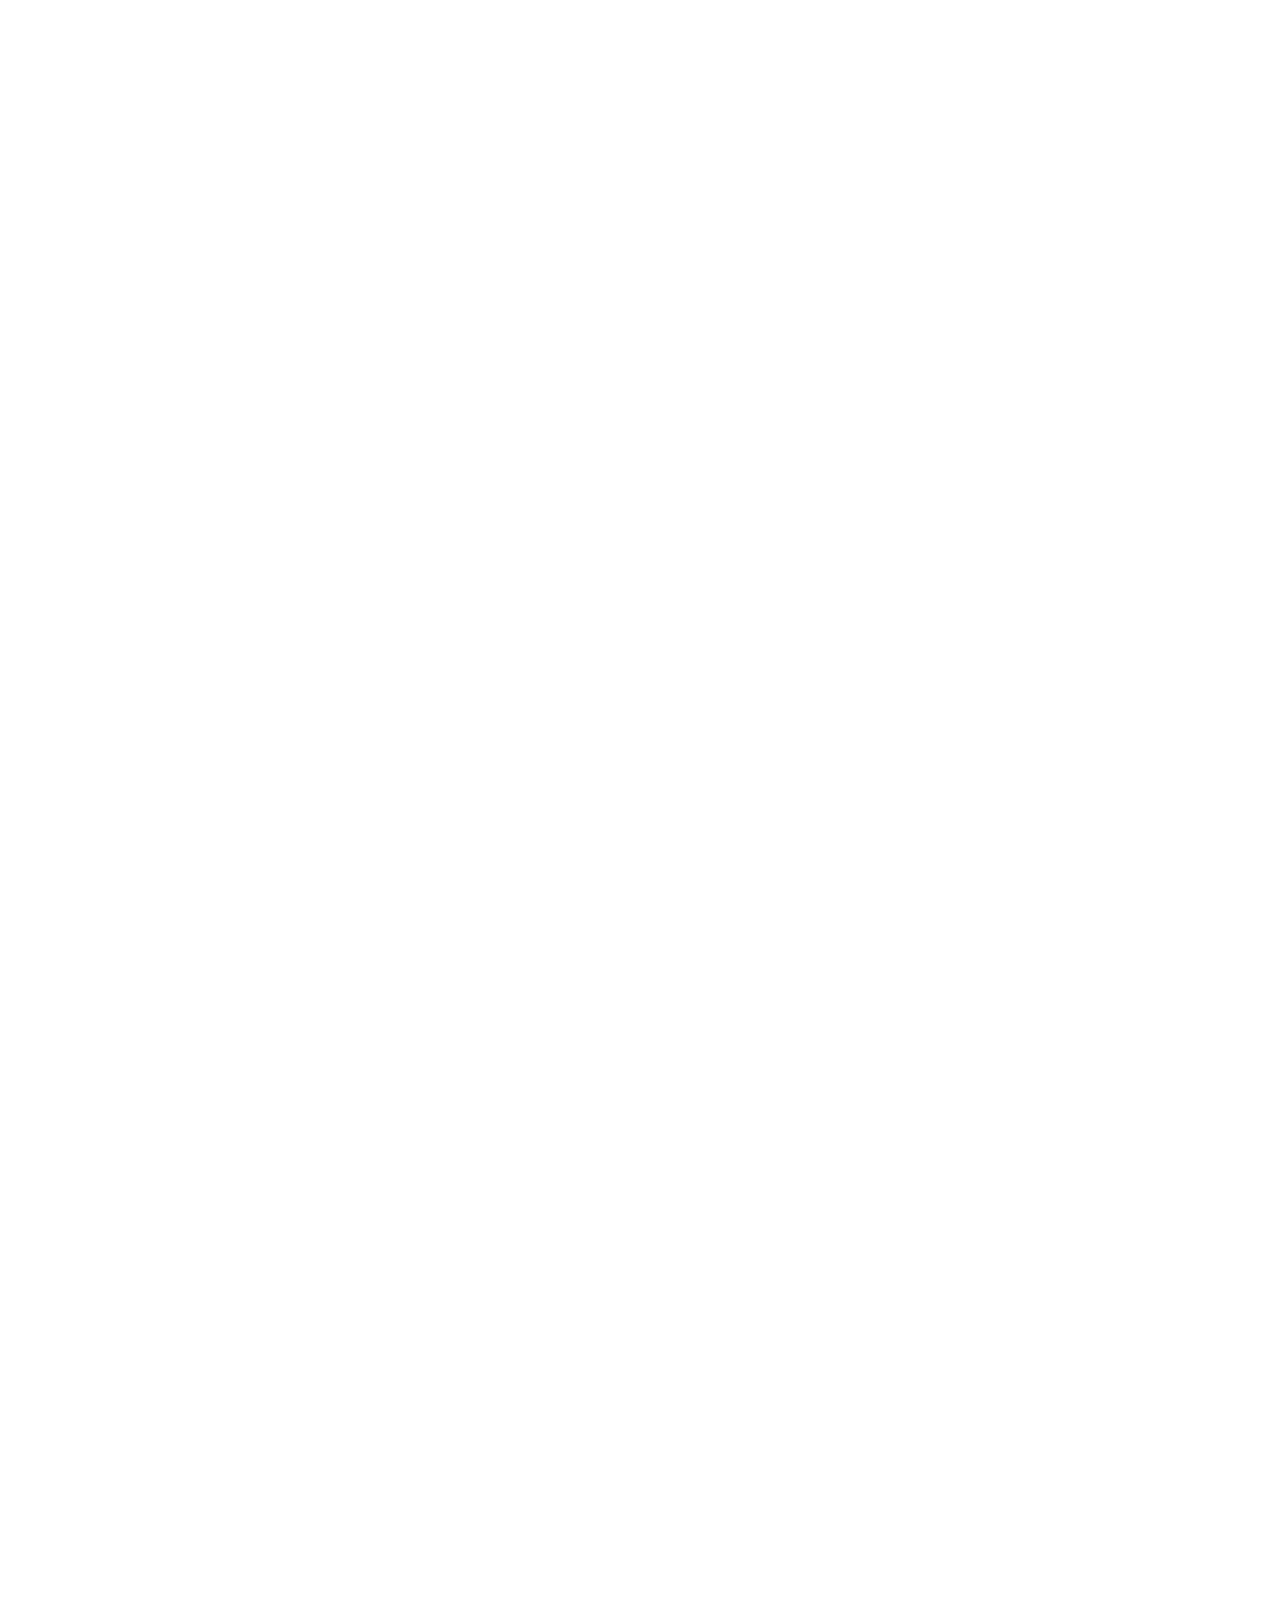
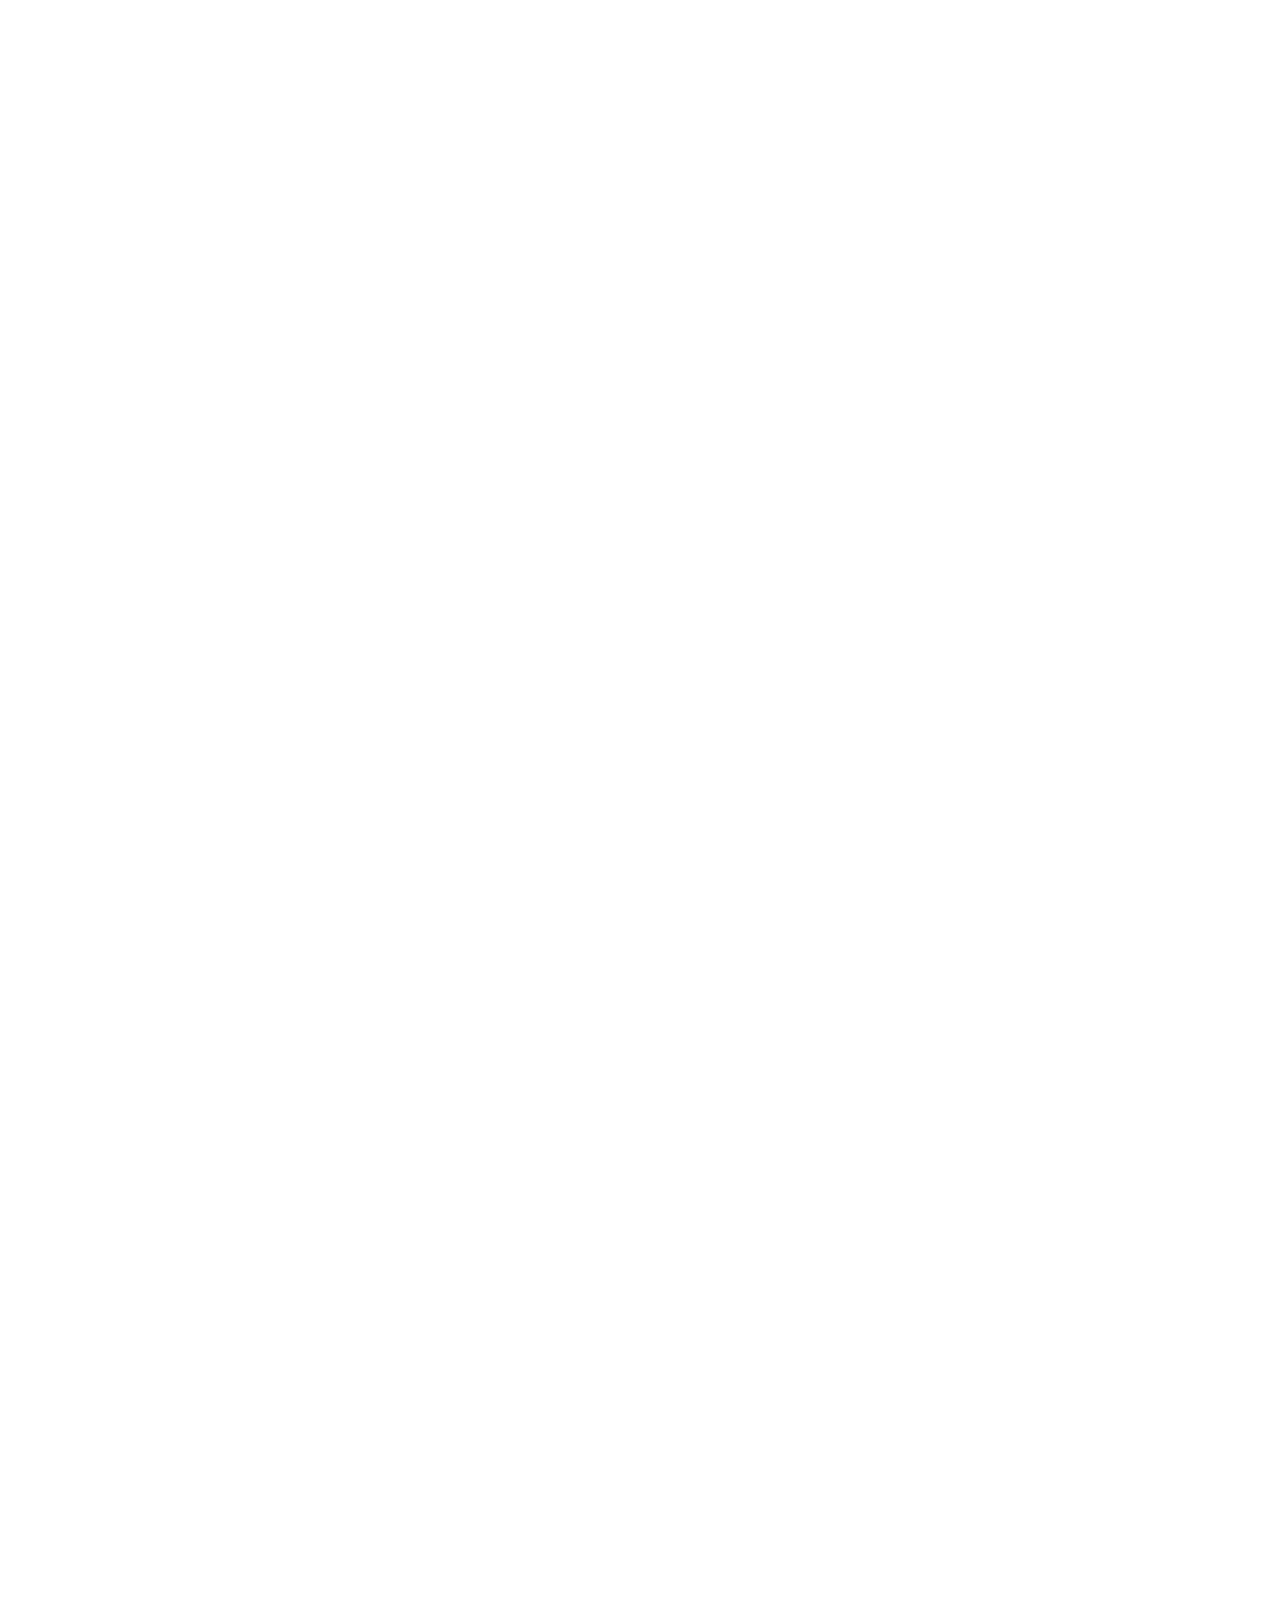
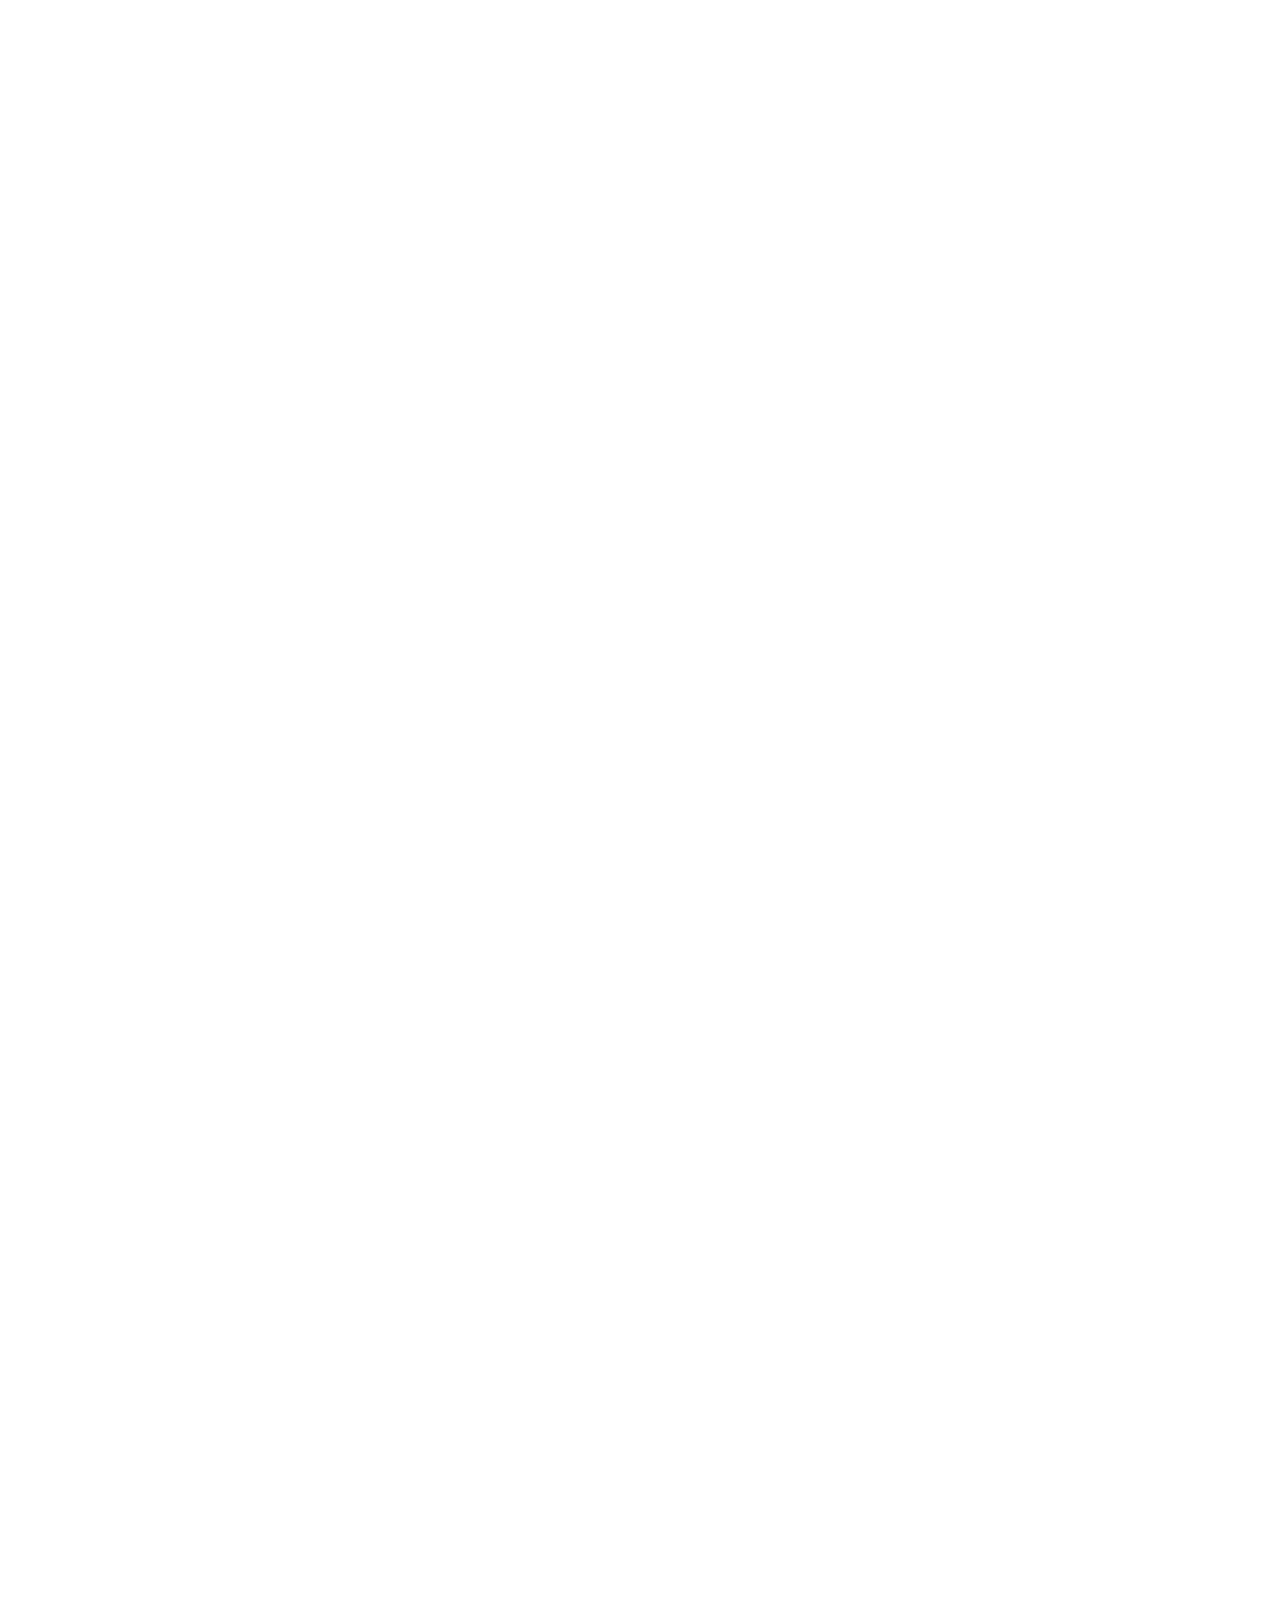
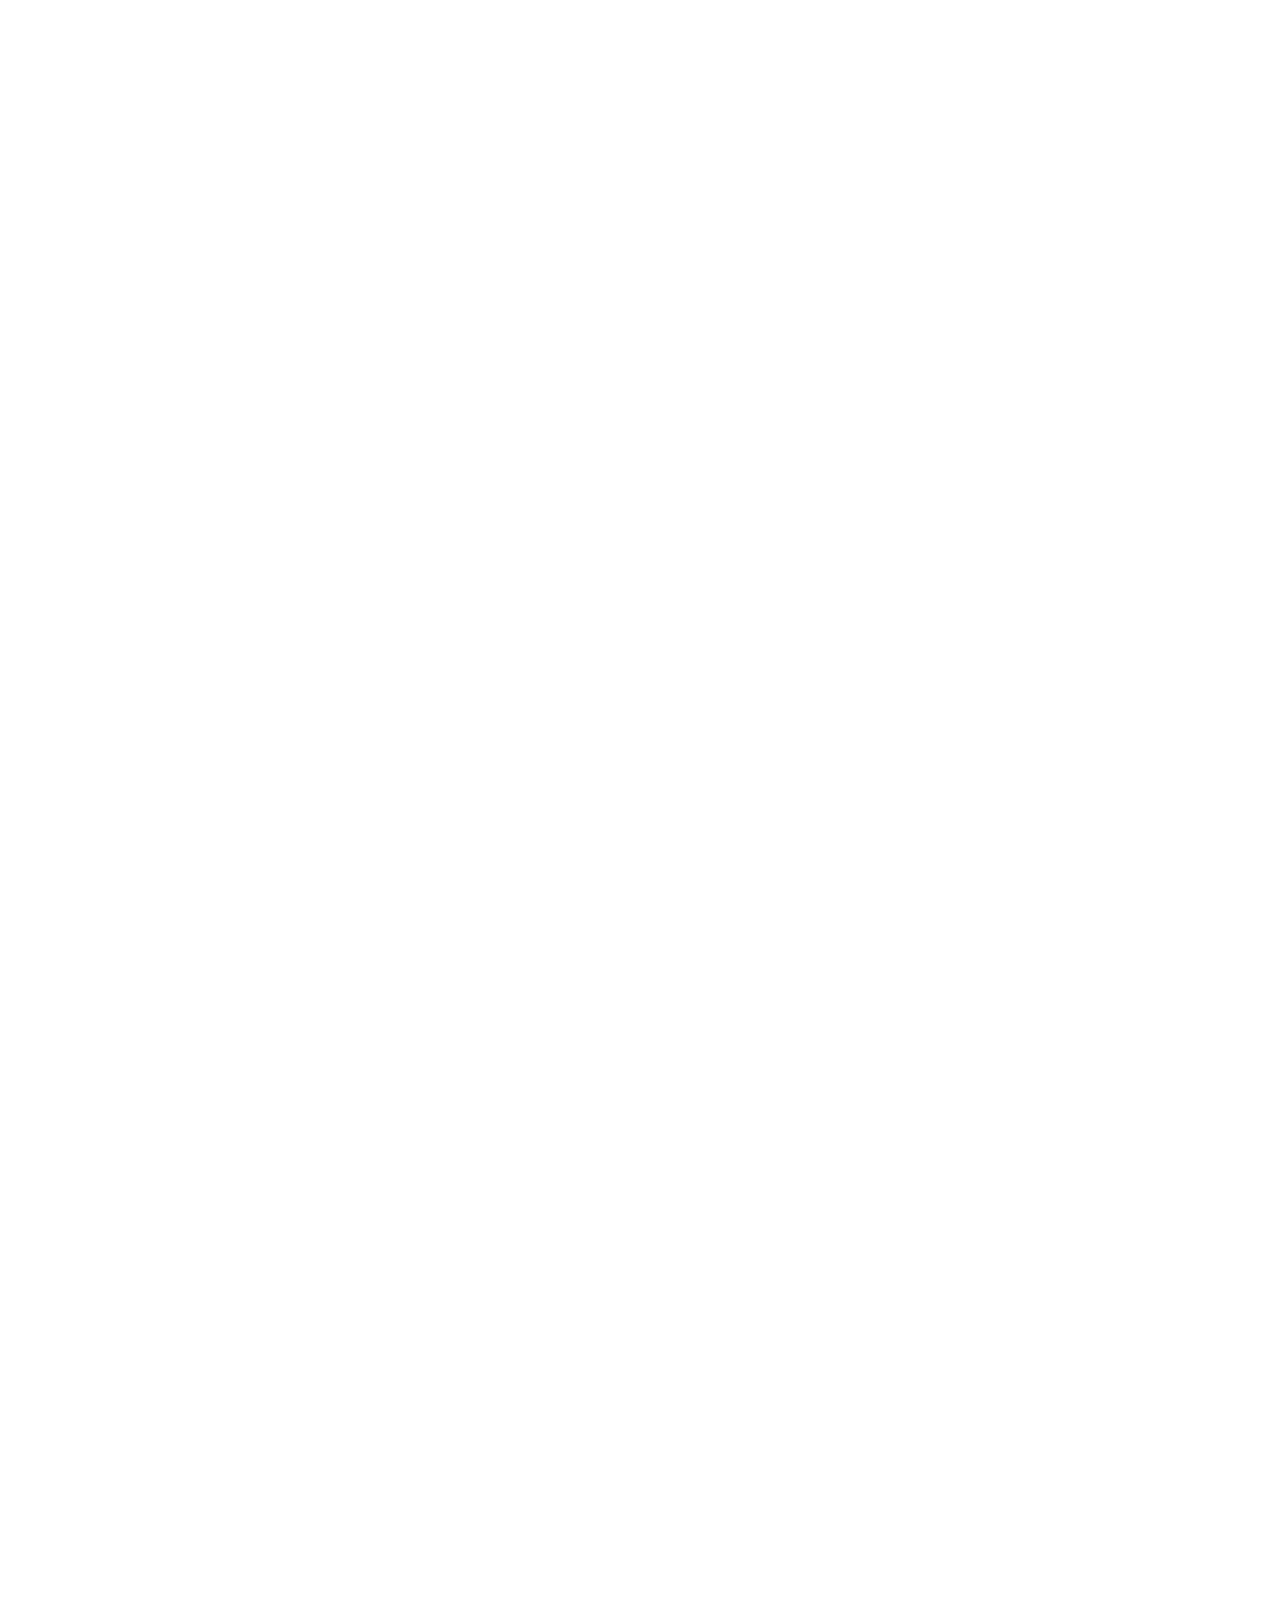
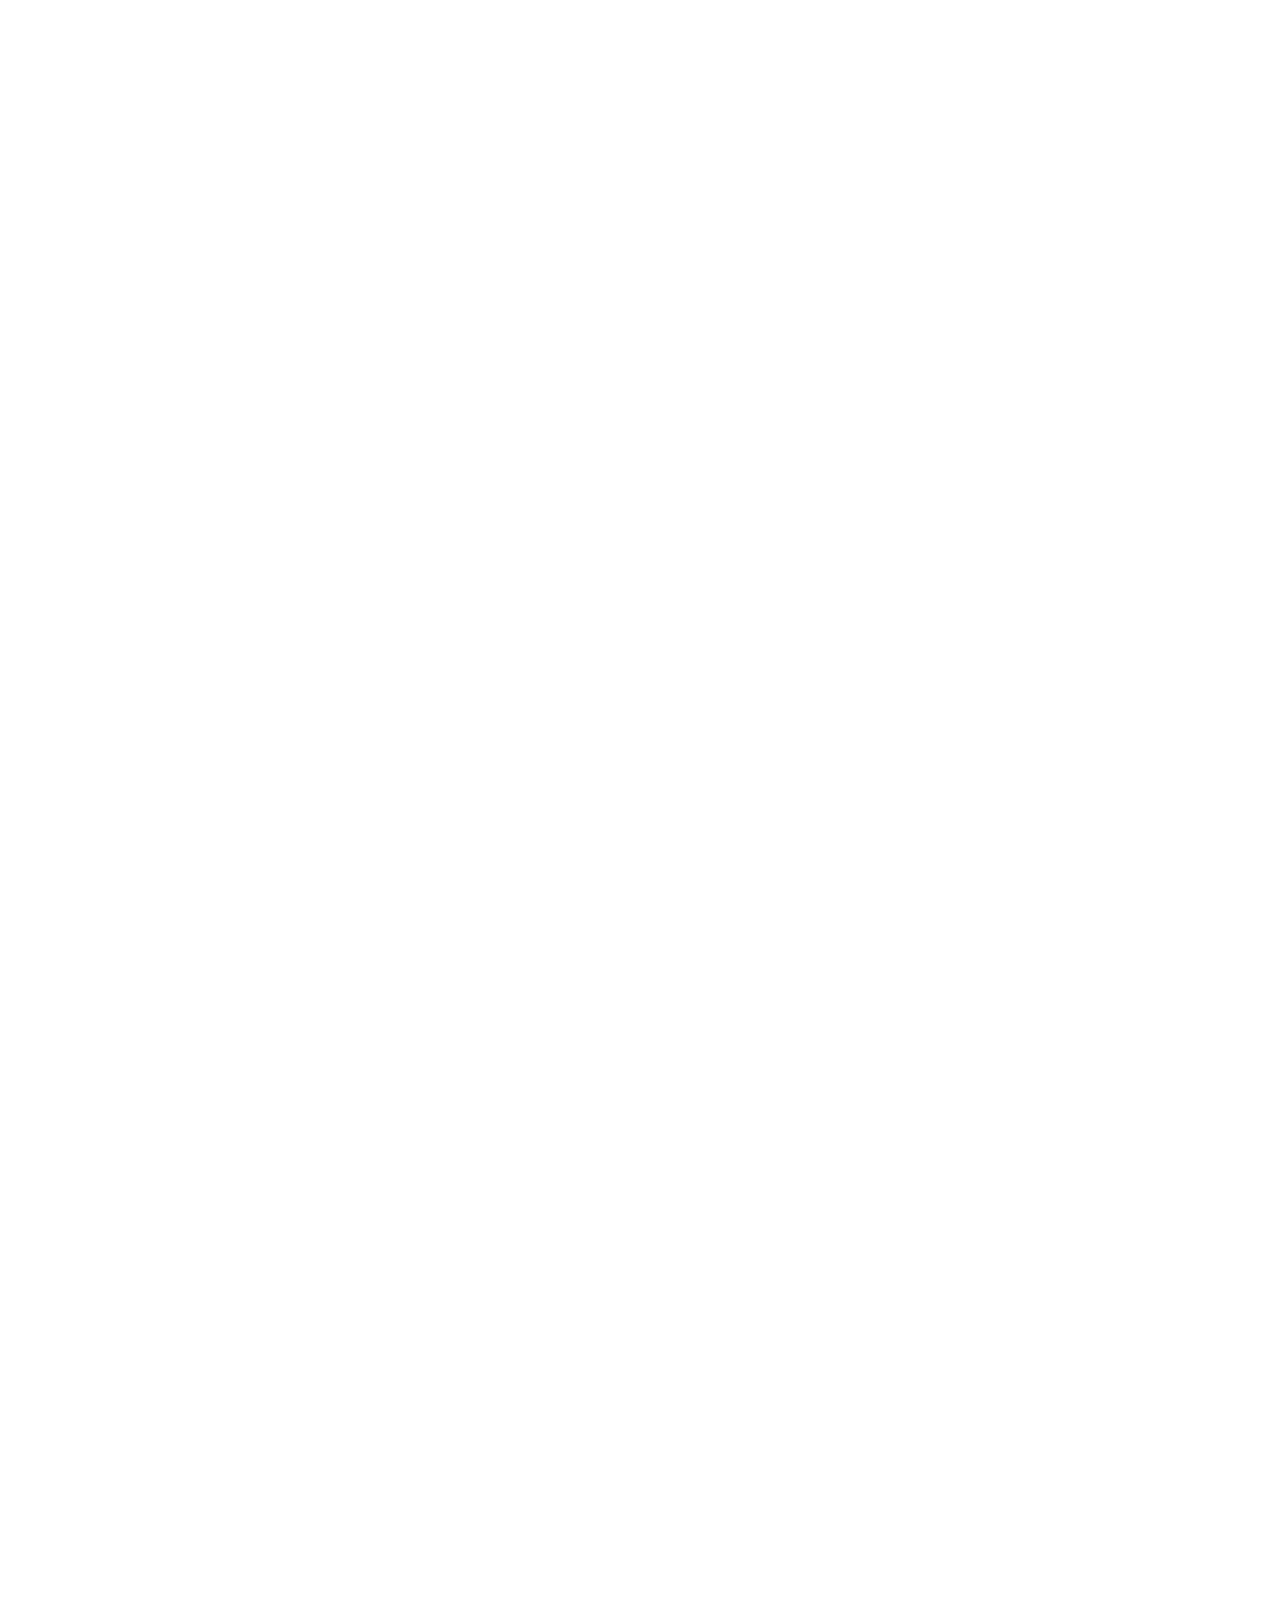
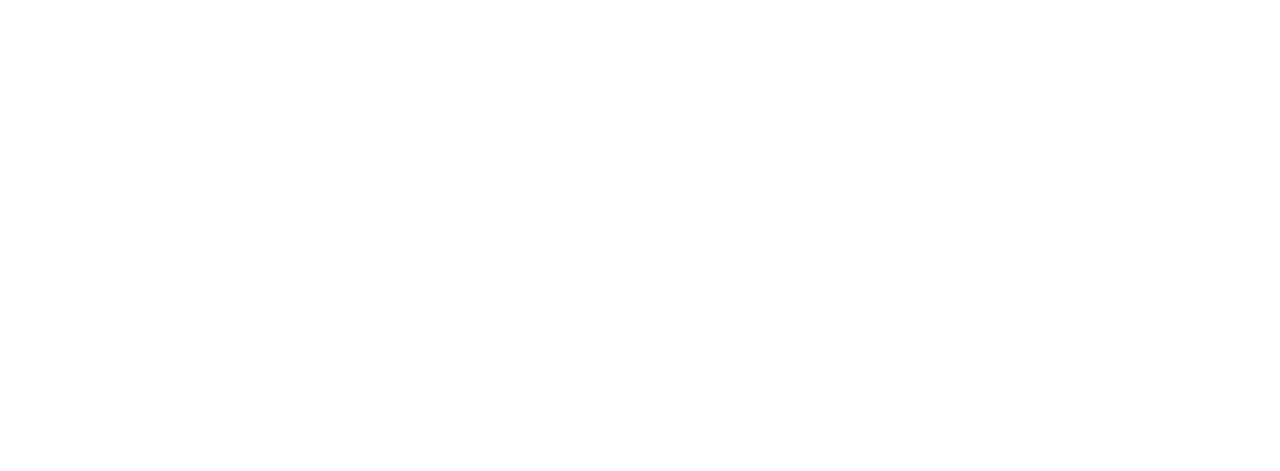
==== index.htm @ 31567d67 "Update index.htm" ====
﻿<!DOCTYPE html><html>    
<!-- Anti-flicker snippet (recommended)  -->
    <style>.async-hide { opacity: 0 !important} </style>
    <script>(function(a,s,y,n,c,h,i,d,e){s.className+=' '+y;h.start=1*new Date;
            h.end=i=function(){s.className=s.className.replace(RegExp(' ?'+y),'')};
            (a[n]=a[n]||[]).hide=h;setTimeout(function(){i();h.end=null},c);h.timeout=c;
        })(window,document.documentElement,'async-hide','dataLayer',4000,
            {'GTM-NSR9XLF':true});</script>

  <!-- Google Tag Manager -->
  <script>(function (w, d, s, l, i) {
      w[l] = w[l] || [];
      w[l].push({
        'gtm.start':
          new Date().getTime(), event: 'gtm.js'
      });
      var f = d.getElementsByTagName(s)[0],
        j = d.createElement(s), dl = l != 'dataLayer' ? '&l=' + l : '';
      j.async = true;
      j.src =
        'https://www.googletagmanager.com/gtm.js?id=' + i + dl;
      f.parentNode.insertBefore(j, f);
    })(window, document, 'script', 'dataLayer', 'GTM-NJ3G55L');</script>
  <!-- End Google Tag Manager -->

  <!-- Global site tag (gtag.js) - Google Analytics -->
  <script async="" src="https://www.googletagmanager.com/gtag/js?id=UA-128373234-1"></script>
  <script>
      window.dataLayer = window.dataLayer || [];
      function gtag(){dataLayer.push(arguments);}
      gtag('js', new Date());
      gtag('config', 'UA-128373234-1', { 'optimize_id': 'GTM-NSR9XLF'});
   
  <link href="https://fonts.googleapis.com/css?family=Open+Sans:300,300i,400,400i,600,600i,700,700i,800,800i&subset=cyrillic" rel="stylesheet">
  <link href="https://fonts.googleapis.com/css?family=Raleway:100,100i,300,300i,400,400i,500,500i,700,700i,900,900i&subset=cyrillic,cyrillic-ext,latin-ext" rel="stylesheet">

  </script><head><meta charset="utf-8"><meta http-equiv="Content-Type" content="text/html; charset=utf-8"><meta name="viewport" content="width=device-width, initial-scale=1.0"> <!--metatextblock--><title>Blank page</title><meta property="og:url" content="http://controlcredit.tilda.ws"><meta property="og:title" content="Blank page"><meta property="og:description" content=""><meta property="og:type" content="website"><meta property="og:image" content="https://static.tildacdn.com/24a74cf7-fbb5-4908-9a1e-f16e204f0742/-/resize/504x/t053_img.png"> <link rel="canonical" href="index.htm"><!--/metatextblock--><meta property="fb:app_id" content="257953674358265"><meta name="format-detection" content="telephone=no"><meta http-equiv="x-dns-prefetch-control" content="on"><link rel="dns-prefetch" href="https://tilda.ws"><link rel="dns-prefetch" href="https://static.tildacdn.com"><meta name="robots" content="nofollow"><link rel="shortcut icon" href="https://static.tildacdn.com/img/tildafavicon.ico" type="image/x-icon"><!-- Assets --><link rel="stylesheet" href="https://static.tildacdn.com/css/tilda-grid-3.0.min.css" type="text/css" media="all"><link rel="stylesheet" href="https://tilda.ws/project1389353/tilda-blocks-2.12.css?t=1561011506" type="text/css" media="all"><link rel="stylesheet" href="https://static.tildacdn.com/css/tilda-animation-1.0.min.css" type="text/css" media="all"><link rel="stylesheet" href="https://static.tildacdn.com/css/tilda-slds-1.4.min.css" type="text/css" media="all"><link rel="stylesheet" href="https://static.tildacdn.com/css/tilda-zoom-2.0.min.css" type="text/css" media="all"><script src="https://static.tildacdn.com/js/jquery-1.10.2.min.js"></script><script src="https://static.tildacdn.com/js/tilda-scripts-2.8.min.js"></script><script src="https://tilda.ws/project1389353/tilda-blocks-2.7.js?t=1561011506"></script><script src="https://static.tildacdn.com/js/lazyload-1.3.min.js" charset="utf-8"></script><script src="https://static.tildacdn.com/js/tilda-animation-1.0.min.js" charset="utf-8"></script><script src="https://static.tildacdn.com/js/tilda-slds-1.4.min.js" charset="utf-8"></script><script src="https://static.tildacdn.com/js/hammer.min.js" charset="utf-8"></script><script src="https://static.tildacdn.com/js/tilda-zoom-2.0.min.js" charset="utf-8"></script><script type="text/javascript">window.dataLayer = window.dataLayer || [];</script><script type="text/javascript">if((/bot|google|yandex|baidu|bing|msn|duckduckbot|teoma|slurp|crawler|spider|robot|crawling|facebook/i.test(navigator.userAgent))===false && typeof(sessionStorage)!='undefined' && sessionStorage.getItem('visited')!=='y'){	var style=document.createElement('style');	style.type='text/css';	style.innerHTML='@media screen and (min-width: 980px) {.t-records {opacity: 0;}.t-records_animated {-webkit-transition: opacity ease-in-out .2s;-moz-transition: opacity ease-in-out .2s;-o-transition: opacity ease-in-out .2s;transition: opacity ease-in-out .2s;}.t-records.t-records_visible {opacity: 1;}}';	document.getElementsByTagName('head')[0].appendChild(style);	$(document).ready(function() { $('.t-records').addClass('t-records_animated'); setTimeout(function(){ $('.t-records').addClass('t-records_visible'); sessionStorage.setItem('visited','y'); },400);	});
}</script></head><body class="t-body" style="margin:0;"><!--allrecords--><div id="allrecords" class="t-records" data-hook="blocks-collection-content-node" data-tilda-project-id="1389353" data-tilda-page-id="6082452" data-tilda-formskey="a0964c254af8702a137b786333a0afdb"><div id="rec108237385" class="r t-rec" style=" " data-animationappear="off" data-record-type="396"><!-- T396 --><style>#rec108237385 .t396__artboard{height: 600px;background-color: #ffffff;}#rec108237385 .t396__filter{height: 600px;}#rec108237385 .t396__carrier{height: 600px;background-position: center center;background-attachment: scroll;background-size:cover;background-repeat:no-repeat;}@media screen and (max-width: 1199px){#rec108237385 .t396__artboard{}#rec108237385 .t396__filter{}#rec108237385 .t396__carrier{background-attachment:scroll;}}@media screen and (max-width: 959px){}@media screen and (max-width: 639px){}@media screen and (max-width: 479px){#rec108237385 .t396__artboard{height: 410px;}#rec108237385 .t396__filter{height: 410px;}#rec108237385 .t396__carrier{height: 410px;}}#rec108237385 .tn-elem[data-elem-id="1559537889601"]{z-index:4;top: 200px;left: calc(50% - 600px + 292px);width:617px;}#rec108237385 .tn-elem[data-elem-id="1559537889601"] .tn-atom{background-position:center center;border-color:transparent;border-style:solid;}@media screen and (max-width: 1199px){#rec108237385 .tn-elem[data-elem-id="1559537889601"]{top: 201px;left: calc(50% - 480px + 172px);}}@media screen and (max-width: 959px){#rec108237385 .tn-elem[data-elem-id="1559537889601"]{top: 210px;left: calc(50% - 320px + 12px);}}@media screen and (max-width: 639px){#rec108237385 .tn-elem[data-elem-id="1559537889601"]{top: 210px;left: calc(50% - 240px + -68px);}}@media screen and (max-width: 479px){#rec108237385 .tn-elem[data-elem-id="1559537889601"]{top: 154px;left: calc(50% - 160px + -28px);width:377px;}}#rec108237385 .tn-elem[data-elem-id="1559538144620"]{z-index:5;top: 53px;left: calc(50% - 600px + 213px);width:774px;}#rec108237385 .tn-elem[data-elem-id="1559538144620"] .tn-atom{background-position:center center;border-color:transparent;border-style:solid;}@media screen and (max-width: 1199px){#rec108237385 .tn-elem[data-elem-id="1559538144620"]{top: 53px;left: calc(50% - 480px + 93px);}}@media screen and (max-width: 959px){#rec108237385 .tn-elem[data-elem-id="1559538144620"]{top: 53px;left: calc(50% - 320px + -67px);}}@media screen and (max-width: 639px){}@media screen and (max-width: 479px){#rec108237385 .tn-elem[data-elem-id="1559538144620"]{top: 79px;left: calc(50% - 160px + -5px);width:344px;}}#rec108237385 .tn-elem[data-elem-id="1559538663345"]{z-index:6;top: 443px;left: calc(50% - 600px + 298px);width:604px;}#rec108237385 .tn-elem[data-elem-id="1559538663345"] .tn-atom{background-position:center center;border-color:transparent;border-style:solid;}@media screen and (max-width: 1199px){#rec108237385 .tn-elem[data-elem-id="1559538663345"]{top: 443px;left: calc(50% - 480px + 178px);}}@media screen and (max-width: 959px){#rec108237385 .tn-elem[data-elem-id="1559538663345"]{top: 443px;left: calc(50% - 320px + 18px);}}@media screen and (max-width: 639px){#rec108237385 .tn-elem[data-elem-id="1559538663345"]{top: 443px;left: calc(50% - 240px + -62px);}}@media screen and (max-width: 479px){#rec108237385 .tn-elem[data-elem-id="1559538663345"]{top: 319px;left: calc(50% - 160px + -7px);width:334px;}}#rec108237385 .tn-elem[data-elem-id="1559538976484"]{z-index:2;top: 0px;left: calc(50% - 600px + 230px);width:741px;}#rec108237385 .tn-elem[data-elem-id="1559538976484"] .tn-atom{background-position:center center;border-color:transparent;border-style:solid;}@media screen and (max-width: 1199px){}@media screen and (max-width: 959px){#rec108237385 .tn-elem[data-elem-id="1559538976484"]{top: 0px;left: calc(50% - 320px + -50px);}}@media screen and (max-width: 639px){}@media screen and (max-width: 479px){#rec108237385 .tn-elem[data-elem-id="1559538976484"]{top: 0px;left: calc(50% - 160px + -70px);width:461px;}}#rec108237385 .tn-elem[data-elem-id="1559539500684"]{z-index:1;top: 0px;left: calc(50% - 600px + -179px);width:1559px;}#rec108237385 .tn-elem[data-elem-id="1559539500684"] .tn-atom{background-position:center center;border-color:transparent;border-style:solid;}@media screen and (max-width: 1199px){}@media screen and (max-width: 959px){}@media screen and (max-width: 639px){}@media screen and (max-width: 479px){#rec108237385 .tn-elem[data-elem-id="1559539500684"]{top: 0px;left: calc(50% - 160px + -259px);width:1049px;}}#rec108237385 .tn-elem[data-elem-id="1559728573138"]{z-index:7;top: 37px;left: calc(50% - 600px + -60px);width:113px;}#rec108237385 .tn-elem[data-elem-id="1559728573138"] .tn-atom{background-position:center center;border-color:transparent;border-style:solid;}@media screen and (max-width: 1199px){}@media screen and (max-width: 959px){#rec108237385 .tn-elem[data-elem-id="1559728573138"]{top: 37px;left: calc(50% - 320px + -150px);}}@media screen and (max-width: 639px){}@media screen and (max-width: 479px){#rec108237385 .tn-elem[data-elem-id="1559728573138"]{top: 22px;left: calc(50% - 160px + 119px);width:83px;}}#rec108237385 .tn-elem[data-elem-id="1560932138860"]{color:#ffffff;z-index:8;top: 498px;left: calc(50% - 600px + 395px);width:300px;}#rec108237385 .tn-elem[data-elem-id="1560932138860"] .tn-atom{color:#ffffff;font-size:28px;font-family:'Open Sans',Arial,sans-serif;line-height:1.55;font-weight:700;background-position:center center;border-color:transparent;border-style:solid;}@media screen and (max-width: 1199px){#rec108237385 .tn-elem[data-elem-id="1560932138860"]{top: 498px;left: calc(50% - 480px + 300px);}}@media screen and (max-width: 959px){#rec108237385 .tn-elem[data-elem-id="1560932138860"]{top: 498px;left: calc(50% - 320px + 143px);}}@media screen and (max-width: 639px){#rec108237385 .tn-elem[data-elem-id="1560932138860"]{top: 498px;left: calc(50% - 240px + 70px);}}@media screen and (max-width: 479px){#rec108237385 .tn-elem[data-elem-id="1560932138860"]{top: 347px;left: calc(50% - 160px + 41px);width:190px;}#rec108237385 .tn-elem[data-elem-id="1560932138860"] .tn-atom{font-size:17px;}}</style> <div class='t396'><div class="t396__artboard" data-artboard-recid="108237385" data-artboard-height="600" data-artboard-height-res-320="410" data-artboard-height_vh="" data-artboard-valign="center" data-artboard-ovrflw=""> <div class="t396__carrier" data-artboard-recid="108237385"></div> <div class="t396__filter" data-artboard-recid="108237385"></div> <div class='t396__elem tn-elem tn-elem__1082373851559537889601' data-elem-id='1559537889601' data-elem-type='image' data-field-top-value="200" data-field-top-res-960-value="201" data-field-top-res-640-value="210" data-field-top-res-480-value="210" data-field-top-res-320-value="154" data-field-left-value="292" data-field-left-res-960-value="172" data-field-left-res-640-value="12" data-field-left-res-480-value="-68" data-field-left-res-320-value="-28" data-field-width-value="617" data-field-width-res-320-value="377" data-field-axisy-value="top" data-field-axisx-value="left" data-field-container-value="grid" data-field-topunits-value="" data-field-leftunits-value="" data-field-heightunits-value="" data-field-widthunits-value=""> <div class='tn-atom'> <img class='tn-atom__img t-img' data-original='https://static.tildacdn.com/tild6230-3534-4637-a339-623737643333/1st_banner_reports.svg' imgfield='tn_img_1559537889601'> </div> </div> <div class='t396__elem tn-elem tn-elem__1082373851559538144620' data-elem-id='1559538144620' data-elem-type='image' data-field-top-value="53" data-field-top-res-960-value="53" data-field-top-res-640-value="53" data-field-top-res-320-value="79" data-field-left-value="213" data-field-left-res-960-value="93" data-field-left-res-640-value="-67" data-field-left-res-320-value="-5" data-field-width-value="774" data-field-width-res-320-value="344" data-field-axisy-value="top" data-field-axisx-value="left" data-field-container-value="grid" data-field-topunits-value="" data-field-leftunits-value="" data-field-heightunits-value="" data-field-widthunits-value=""> <div class='tn-atom'> <img class='tn-atom__img t-img' data-original='https://static.tildacdn.com/tild3637-3865-4234-a366-363061643031/1st_banner_text.svg' imgfield='tn_img_1559538144620'> </div> </div> <div class='t396__elem tn-elem tn-elem__1082373851559538663345' data-elem-id='1559538663345' data-elem-type='image' data-field-top-value="443" data-field-top-res-960-value="443" data-field-top-res-640-value="443" data-field-top-res-480-value="443" data-field-top-res-320-value="319" data-field-left-value="298" data-field-left-res-960-value="178" data-field-left-res-640-value="18" data-field-left-res-480-value="-62" data-field-left-res-320-value="-7" data-field-width-value="604" data-field-width-res-320-value="334" data-field-axisy-value="top" data-field-axisx-value="left" data-field-container-value="grid" data-field-topunits-value="" data-field-leftunits-value="" data-field-heightunits-value="" data-field-widthunits-value=""> <a class='tn-atom' href="https://control.credit/tofu-scaner-390"> <img class='tn-atom__img t-img' data-original='https://static.tildacdn.com/tild6436-3331-4631-b863-643664623132/1st_banner_cta.svg' imgfield='tn_img_1559538663345'> </a> </div> <div class='t396__elem tn-elem tn-elem__1082373851559538976484' data-elem-id='1559538976484' data-elem-type='image' data-field-top-value="0" data-field-top-res-640-value="0" data-field-top-res-320-value="0" data-field-left-value="230" data-field-left-res-640-value="-50" data-field-left-res-320-value="-70" data-field-width-value="741" data-field-width-res-320-value="461" data-field-axisy-value="top" data-field-axisx-value="left" data-field-container-value="grid" data-field-topunits-value="" data-field-leftunits-value="" data-field-heightunits-value="" data-field-widthunits-value=""> <div class='tn-atom'> <img class='tn-atom__img t-img' data-original='https://static.tildacdn.com/tild3061-6331-4266-a132-646161643563/1st_BACK.svg' imgfield='tn_img_1559538976484'> </div> </div> <div class='t396__elem tn-elem tn-elem__1082373851559539500684' data-elem-id='1559539500684' data-elem-type='image' data-field-top-value="0" data-field-top-res-320-value="0" data-field-left-value="-179" data-field-left-res-320-value="-259" data-field-width-value="1559" data-field-width-res-320-value="1049" data-field-axisy-value="top" data-field-axisx-value="left" data-field-container-value="grid" data-field-topunits-value="" data-field-leftunits-value="" data-field-heightunits-value="" data-field-widthunits-value=""> <div class='tn-atom'> <img class='tn-atom__img t-img' data-original='https://static.tildacdn.com/tild3464-6134-4264-b937-623938633436/BlueBG.svg' imgfield='tn_img_1559539500684'> </div> </div> <div class='t396__elem tn-elem tn-elem__1082373851559728573138' data-elem-id='1559728573138' data-elem-type='image' data-field-top-value="37" data-field-top-res-640-value="37" data-field-top-res-320-value="22" data-field-left-value="-60" data-field-left-res-640-value="-150" data-field-left-res-320-value="119" data-field-width-value="113" data-field-width-res-320-value="83" data-field-axisy-value="top" data-field-axisx-value="left" data-field-container-value="grid" data-field-topunits-value="" data-field-leftunits-value="" data-field-heightunits-value="" data-field-widthunits-value=""> <div class='tn-atom'> <img class='tn-atom__img t-img' data-original='https://static.tildacdn.com/tild6239-3463-4635-a239-353864643834/header.svg' imgfield='tn_img_1559728573138'> </div> </div> <div class='t396__elem tn-elem tn-elem__1082373851560932138860' data-elem-id='1560932138860' data-elem-type='text' data-field-top-value="498" data-field-top-res-960-value="498" data-field-top-res-640-value="498" data-field-top-res-480-value="498" data-field-top-res-320-value="347" data-field-left-value="395" data-field-left-res-960-value="300" data-field-left-res-640-value="143" data-field-left-res-480-value="70" data-field-left-res-320-value="41" data-field-width-value="300" data-field-width-res-320-value="190" data-field-axisy-value="top" data-field-axisx-value="left" data-field-container-value="grid" data-field-topunits-value="" data-field-leftunits-value="" data-field-heightunits-value="" data-field-widthunits-value=""> <a class='tn-atom' href="https://control.credit/tofu-scaner-390">ЗАПУСТИТЬ ЗА 340 <strong>₽</strong></a> </div> </div> </div> <script>$( document ).ready(function() { t396_init('108237385');
});</script><!-- /T396 --></div><div id="rec111369143" class="r t-rec t-rec_pt_60 t-rec_pb_150" style="padding-top:60px;padding-bottom:150px; " data-record-type="738"><!-- t738 --><div class="t738 t738__witharrows"> <div class="t-section__container t-container"><div class="t-col t-col_12"><div class="t-section__topwrapper t-align_center"><div class="t-section__title t-title t-title_xs" field="btitle"><div style="color:#003555;" data-customstyle="yes">Знаете ли вы, что кредитная история частями может хранится сразу <span style="color: rgb(237, 93, 129);">в 13 кредитных бюро.</span></div></div><div class="t-section__descr t-descr t-descr_xl t-margin_auto" field="bdescr"><div style="color:#003555;" data-customstyle="yes">Все банки, принимая решение по вашей заявке, берут данные именно из этих источников. <br>С помощью Кредитного сканера теперь они доступны и вам.</div></div></div></div></div> <div class="t-slds" style="visibility: hidden;"> <div class="t-slds__main t-container"> <div class="t-slds__container"> <div class="t-slds__items-wrapper t-slds_animated-none" data-slider-transition="300" data-slider-with-cycle="true" data-slider-correct-height="true" data-auto-correct-mobile-width="false"> <div class="t-slds__item t-slds__item_active" data-slide-index="1"> <div class="t-width t738__width_100 t-margin_auto"> <div class="t738__slds-wrapper t-slds__wrapper t-slds__wrapper_100 t-align_center"> <div class="t-col t738__item t738__item_6-in-row"> <img src="https://static.tildacdn.com/tild6131-3437-4665-b234-643666393337/-/empty/1-2.jpg" data-original="https://static.tildacdn.com/tild6131-3437-4665-b234-643666393337/1-2.jpg" class="t738__img t-img t738__greyonhovercolor" imgfield="li_img__1481692290784"> </div> <div class="t-col t738__item t738__item_6-in-row"> <img src="https://static.tildacdn.com/tild3333-6337-4138-b263-333565643636/-/empty/1-1.jpg" data-original="https://static.tildacdn.com/tild3333-6337-4138-b263-333565643636/1-1.jpg" class="t738__img t-img t738__greyonhovercolor" imgfield="li_img__1481771908709"> </div> <div class="t-col t738__item t738__item_6-in-row"> <img src="https://static.tildacdn.com/tild3836-3032-4931-a639-363762303762/-/empty/300px-____PNG.png" data-original="https://static.tildacdn.com/tild3836-3032-4931-a639-363762303762/300px-____PNG.png" class="t738__img t-img t738__greyonhovercolor" imgfield="li_img__1481692319184"> </div> <div class="t-col t738__item t738__item_6-in-row"> <img src="https://static.tildacdn.com/tild3063-6530-4361-b130-306230626231/-/empty/3.png" data-original="https://static.tildacdn.com/tild3063-6530-4361-b130-306230626231/3.png" class="t738__img t-img t738__greyonhovercolor" imgfield="li_img__1481695425422"> </div> <div class="t-col t738__item t738__item_6-in-row"> <img src="https://static.tildacdn.com/tild6335-3936-4666-a262-643635373965/-/empty/photo.png" data-original="https://static.tildacdn.com/tild6335-3936-4666-a262-643635373965/photo.png" class="t738__img t-img t738__greyonhovercolor" imgfield="li_img__1481695427218"> </div> <div class="t-col t738__item t738__item_6-in-row"> <img src="https://static.tildacdn.com/tild6266-3962-4437-b663-613363373837/-/empty/98a6f301c4c214898a95.png" data-original="https://static.tildacdn.com/tild6266-3962-4437-b663-613363373837/98a6f301c4c214898a95.png" class="t738__img t-img t738__greyonhovercolor" imgfield="li_img__1481717865677"> </div> </div> </div> </div> <div class="t-slds__item " data-slide-index="2"> <div class="t-width t738__width_100 t-margin_auto"> <div class="t738__slds-wrapper t-slds__wrapper t-slds__wrapper_100 t-align_center"> <div class="t-col t738__item t738__item_6-in-row"> <img src="https://static.tildacdn.com/tild6230-6533-4462-b037-353763613165/-/empty/5.png" data-original="https://static.tildacdn.com/tild6230-6533-4462-b037-353763613165/5.png" class="t738__img t-img t738__greyonhovercolor" imgfield="li_img__1481695805357"> </div> <div class="t-col t738__item t738__item_6-in-row"> <img src="https://static.tildacdn.com/tild3132-3235-4832-a333-626662336330/-/empty/bki-logo-150.png" data-original="https://static.tildacdn.com/tild3132-3235-4832-a333-626662336330/bki-logo-150.png" class="t738__img t-img t738__greyonhovercolor" imgfield="li_img__1481695807365"> </div> </div> </div> </div> </div> </div> <div class="t-slds__arrow_container "> <div class="t-slds__arrow_wrapper t-slds__arrow_wrapper-left" data-slide-direction="left"> <div class="t-slds__arrow t-slds__arrow-left t-slds__arrow-withbg" style="width: 30px; height: 30px;background-color: rgba(232,232,232,1);"> <div class="t-slds__arrow_body t-slds__arrow_body-left" style="width: 7px;"> <svg style="display: block" viewbox="0 0 7.3 13" xmlns="http://www.w3.org/2000/svg" xmlns:xlink="http://www.w3.org/1999/xlink"> <desc>Left</desc> <polyline fill="none" stroke="#222222" stroke-linejoin="butt" stroke-linecap="butt" stroke-width="1" points="0.5,0.5 6.5,6.5 0.5,12.5"></polyline> </svg> </div> </div></div><div class="t-slds__arrow_wrapper t-slds__arrow_wrapper-right" data-slide-direction="right"> <div class="t-slds__arrow t-slds__arrow-right t-slds__arrow-withbg" style="width: 30px; height: 30px;background-color: rgba(232,232,232,1);"> <div class="t-slds__arrow_body t-slds__arrow_body-right" style="width: 7px;"> <svg style="display: block" viewbox="0 0 7.3 13" xmlns="http://www.w3.org/2000/svg" xmlns:xlink="http://www.w3.org/1999/xlink"> <desc>Right</desc> <polyline fill="none" stroke="#222222" stroke-linejoin="butt" stroke-linecap="butt" stroke-width="1" points="0.5,0.5 6.5,6.5 0.5,12.5"></polyline> </svg> </div> </div></div> </div> </div> </div><script type="text/javascript"> $(document).ready(function() { t_sldsInit('111369143'); });</script><style type="text/css"> #rec111369143 .t-slds__bullet_active .t-slds__bullet_body { background-color: #222 !important; } #rec111369143 .t-slds__bullet:hover .t-slds__bullet_body { background-color: #222 !important; }</style> <script type="text/javascript"> $(document).ready(function() { $('.t738').bind('displayChanged',function(){ t_slds_updateSlider('111369143'); }); }); </script> </div></div><div id="rec108241121" class="r t-rec t-rec_pt_30 t-rec_pb_30" style="padding-top:30px;padding-bottom:30px; " data-animationappear="off" data-record-type="396"><!-- T396 --><style>#rec108241121 .t396__artboard{height: 700px;background-color: #ffffff;}#rec108241121 .t396__filter{height: 700px;}#rec108241121 .t396__carrier{height: 700px;background-position: center center;background-attachment: scroll;background-size:cover;background-repeat:no-repeat;}@media screen and (max-width: 1199px){#rec108241121 .t396__artboard{}#rec108241121 .t396__filter{}#rec108241121 .t396__carrier{background-attachment:scroll;}}@media screen and (max-width: 959px){}@media screen and (max-width: 639px){}@media screen and (max-width: 479px){#rec108241121 .t396__artboard{height: 530px;}#rec108241121 .t396__filter{height: 530px;}#rec108241121 .t396__carrier{height: 530px;}}#rec108241121 .tn-elem[data-elem-id="1559540634885"]{z-index:2;top: 0px;left: calc(50% - 600px + 0px);width:1192px;}#rec108241121 .tn-elem[data-elem-id="1559540634885"] .tn-atom{background-position:center center;border-color:transparent;border-style:solid;}@media screen and (max-width: 1199px){#rec108241121 .tn-elem[data-elem-id="1559540634885"]{top: 0px;left: calc(50% - 480px + 0px);}}@media screen and (max-width: 959px){#rec108241121 .tn-elem[data-elem-id="1559540634885"]{top: 0px;left: calc(50% - 320px + 0px);}}@media screen and (max-width: 639px){}@media screen and (max-width: 479px){#rec108241121 .tn-elem[data-elem-id="1559540634885"]{top: 130px;left: calc(50% - 160px + -346px);width:662px;}}#rec108241121 .tn-elem[data-elem-id="1559540864718"]{color:#003555;z-index:3;top: 95px;left: calc(50% - 600px + 98px);width:680px;}#rec108241121 .tn-elem[data-elem-id="1559540864718"] .tn-atom{color:#003555;font-size:36px;font-family:'Open Sans',Arial,sans-serif;line-height:1.55;font-weight:700;background-position:center center;border-color:transparent;border-style:solid;}@media screen and (max-width: 1199px){#rec108241121 .tn-elem[data-elem-id="1559540864718"]{top: 95px;left: calc(50% - 480px + 98px);}}@media screen and (max-width: 959px){#rec108241121 .tn-elem[data-elem-id="1559540864718"]{top: 95px;left: calc(50% - 320px + 98px);}}@media screen and (max-width: 639px){}@media screen and (max-width: 479px){#rec108241121 .tn-elem[data-elem-id="1559540864718"]{top: 15px;left: calc(50% - 160px + 30px);width:260px;}#rec108241121 .tn-elem[data-elem-id="1559540864718"] .tn-atom{font-size:24px;}}</style> <div class='t396'><div class="t396__artboard" data-artboard-recid="108241121" data-artboard-height="700" data-artboard-height-res-320="530" data-artboard-height_vh="" data-artboard-valign="center" data-artboard-ovrflw=""> <div class="t396__carrier" data-artboard-recid="108241121"></div> <div class="t396__filter" data-artboard-recid="108241121"></div> <div class='t396__elem tn-elem tn-elem__1082411211559540634885' data-elem-id='1559540634885' data-elem-type='image' data-field-top-value="0" data-field-top-res-960-value="0" data-field-top-res-640-value="0" data-field-top-res-320-value="130" data-field-left-value="0" data-field-left-res-960-value="0" data-field-left-res-640-value="0" data-field-left-res-320-value="-346" data-field-width-value="1192" data-field-width-res-320-value="662" data-field-axisy-value="top" data-field-axisx-value="left" data-field-container-value="grid" data-field-topunits-value="" data-field-leftunits-value="" data-field-heightunits-value="" data-field-widthunits-value=""> <div class='tn-atom'> <img class='tn-atom__img t-img' data-original='https://static.tildacdn.com/tild3231-3632-4265-a335-396437333162/2st_screen.svg' imgfield='tn_img_1559540634885'> </div> </div> <div class='t396__elem tn-elem tn-elem__1082411211559540864718' data-elem-id='1559540864718' data-elem-type='text' data-field-top-value="95" data-field-top-res-960-value="95" data-field-top-res-640-value="95" data-field-top-res-320-value="15" data-field-left-value="98" data-field-left-res-960-value="98" data-field-left-res-640-value="98" data-field-left-res-320-value="30" data-field-width-value="680" data-field-width-res-320-value="260" data-field-axisy-value="top" data-field-axisx-value="left" data-field-container-value="grid" data-field-topunits-value="" data-field-leftunits-value="" data-field-heightunits-value="" data-field-widthunits-value=""> <div class='tn-atom' field='tn_text_1559540864718'><strong><span style="color: rgb(237, 93, 129);" data-redactor-tag="span">Одна кнопка </span>вместо 13 заявлений во все бюро кредитных историй.</strong></div> </div> </div> </div> <script>$( document ).ready(function() { t396_init('108241121');
});</script><!-- /T396 --></div><div id="rec111424432" class="r t-rec" style="background-color:#001eff; " data-record-type="396" data-bg-color="#001eff"><!-- T396 --><style>#rec111424432 .t396__artboard{height: 354px;background-color: #ffffff;}#rec111424432 .t396__filter{height: 354px;}#rec111424432 .t396__carrier{height: 354px;background-position: center center;background-attachment: scroll;background-size:cover;background-repeat:no-repeat;}@media screen and (max-width: 1199px){#rec111424432 .t396__artboard{height: 392px;}#rec111424432 .t396__filter{height: 392px;}#rec111424432 .t396__carrier{height: 392px;background-attachment:scroll;}}@media screen and (max-width: 959px){#rec111424432 .t396__artboard{height: 510px;}#rec111424432 .t396__filter{height: 510px;}#rec111424432 .t396__carrier{height: 510px;}}@media screen and (max-width: 639px){#rec111424432 .t396__artboard{height: 510px;}#rec111424432 .t396__filter{height: 510px;}#rec111424432 .t396__carrier{height: 510px;}}@media screen and (max-width: 479px){#rec111424432 .t396__artboard{height: 550px;}#rec111424432 .t396__filter{height: 550px;}#rec111424432 .t396__carrier{height: 550px;}}#rec111424432 .tn-elem[data-elem-id="1470210011265"]{color:#ffffff;text-align:center;z-index:3;top: 45px;left: calc(50% - 495px + 0px);width:990px;}#rec111424432 .tn-elem[data-elem-id="1470210011265"] .tn-atom{color:#ffffff;font-size:26px;font-family:'Arial',Arial,sans-serif;line-height:1.5;font-weight:400;background-position:center center;border-color:transparent;border-style:solid;}@media screen and (max-width: 1199px){#rec111424432 .tn-elem[data-elem-id="1470210011265"]{top: 121px;left: calc(50% - 390px + 0px);width:780px;}#rec111424432 .tn-elem[data-elem-id="1470210011265"] .tn-atom{line-height:1.5;}}@media screen and (max-width: 959px){#rec111424432 .tn-elem[data-elem-id="1470210011265"]{top: 57px;left: calc(50% - 250px + 0px);width:500px;}}@media screen and (max-width: 639px){#rec111424432 .tn-elem[data-elem-id="1470210011265"]{top: 121px;left: calc(50% - 230px + 0px);width:460px;}#rec111424432 .tn-elem[data-elem-id="1470210011265"] .tn-atom{font-size:26px;line-height:1.5;}}@media screen and (max-width: 479px){#rec111424432 .tn-elem[data-elem-id="1470210011265"]{top: 122px;left: calc(50% - 150px + 0px);width:300px;}#rec111424432 .tn-elem[data-elem-id="1470210011265"] .tn-atom{line-height:1.5;}}#rec111424432 .tn-elem[data-elem-id="1560714908058"]{z-index:4;top: 172px;left: calc(50% - 600px + 273px);width:654px;}#rec111424432 .tn-elem[data-elem-id="1560714908058"] .tn-atom{background-position:center center;border-color:transparent;border-style:solid;}@media screen and (max-width: 1199px){#rec111424432 .tn-elem[data-elem-id="1560714908058"]{top: 443px;left: calc(50% - 480px + 178px);}}@media screen and (max-width: 959px){#rec111424432 .tn-elem[data-elem-id="1560714908058"]{top: 250px;left: calc(50% - 320px + -7px);}}@media screen and (max-width: 639px){}@media screen and (max-width: 479px){#rec111424432 .tn-elem[data-elem-id="1560714908058"]{top: 470px;left: calc(50% - 160px + 13px);width:304px;}}#rec111424432 .tn-elem[data-elem-id="1560714908067"]{z-index:2;top: -11px;left: calc(50% - 600px + 230px);width:741px;}#rec111424432 .tn-elem[data-elem-id="1560714908067"] .tn-atom{background-position:center center;border-color:transparent;border-style:solid;}@media screen and (max-width: 1199px){}@media screen and (max-width: 959px){#rec111424432 .tn-elem[data-elem-id="1560714908067"]{top: -11px;left: calc(50% - 320px + -50px);}}@media screen and (max-width: 639px){}@media screen and (max-width: 479px){}#rec111424432 .tn-elem[data-elem-id="1560714908073"]{z-index:1;top: 0px;left: calc(50% - 600px + -179px);width:1559px;}#rec111424432 .tn-elem[data-elem-id="1560714908073"] .tn-atom{background-position:center center;border-color:transparent;border-style:solid;}@media screen and (max-width: 1199px){}@media screen and (max-width: 959px){}@media screen and (max-width: 639px){}@media screen and (max-width: 479px){}#rec111424432 .tn-elem[data-elem-id="1560932613668"]{color:#ffffff;z-index:5;top: 235px;left: calc(50% - 600px + 328px);width:410px;}#rec111424432 .tn-elem[data-elem-id="1560932613668"] .tn-atom{color:#ffffff;font-size:25px;font-family:'Open Sans',Arial,sans-serif;line-height:1.55;font-weight:700;background-position:center center;border-color:transparent;border-style:solid;}@media screen and (max-width: 1199px){}@media screen and (max-width: 959px){#rec111424432 .tn-elem[data-elem-id="1560932613668"]{top: 312px;left: calc(50% - 320px + 48px);}}@media screen and (max-width: 639px){}@media screen and (max-width: 479px){#rec111424432 .tn-elem[data-elem-id="1560932613668"]{top: 500px;left: calc(50% - 160px + 36px);}#rec111424432 .tn-elem[data-elem-id="1560932613668"] .tn-atom{font-size:12px;}}</style> <div class='t396'><div class="t396__artboard" data-artboard-recid="111424432" data-artboard-height="354" data-artboard-height-res-960="392" data-artboard-height-res-640="510" data-artboard-height-res-480="510" data-artboard-height-res-320="550" data-artboard-height_vh="" data-artboard-valign="center" data-artboard-ovrflw=""> <div class="t396__carrier" data-artboard-recid="111424432"></div> <div class="t396__filter" data-artboard-recid="111424432"></div> <div class='t396__elem tn-elem tn-elem__1114244321470210011265' data-elem-id='1470210011265' data-elem-type='text' data-field-top-value="45" data-field-top-res-960-value="121" data-field-top-res-640-value="57" data-field-top-res-480-value="121" data-field-top-res-320-value="122" data-field-left-value="0" data-field-left-res-960-value="0" data-field-left-res-640-value="0" data-field-left-res-480-value="0" data-field-left-res-320-value="0" data-field-width-value="990" data-field-width-res-960-value="780" data-field-width-res-640-value="500" data-field-width-res-480-value="460" data-field-width-res-320-value="300" data-field-axisy-value="top" data-field-axisx-value="center" data-field-container-value="grid" data-field-topunits-value="" data-field-leftunits-value="" data-field-heightunits-value="" data-field-widthunits-value=""> <div class='tn-atom' field='tn_text_1470210011265'>«Сканер» находит, получает и объединяет данные напрямую из банковских источников. Вам остаётся только прочитать наглядный отчёт, чтобы видеть полную картину.</div> </div> <div class='t396__elem tn-elem tn-elem__1114244321560714908058' data-elem-id='1560714908058' data-elem-type='image' data-field-top-value="172" data-field-top-res-960-value="443" data-field-top-res-640-value="250" data-field-top-res-320-value="470" data-field-left-value="273" data-field-left-res-960-value="178" data-field-left-res-640-value="-7" data-field-left-res-320-value="13" data-field-width-value="654" data-field-width-res-320-value="304" data-field-axisy-value="top" data-field-axisx-value="left" data-field-container-value="grid" data-field-topunits-value="" data-field-leftunits-value="" data-field-heightunits-value="" data-field-widthunits-value=""> <a class='tn-atom' href="https://control.credit/tofu-scaner-390"> <img class='tn-atom__img t-img' data-original='https://static.tildacdn.com/tild6436-3331-4631-b863-643664623132/1st_banner_cta.svg' imgfield='tn_img_1560714908058'> </a> </div> <div class='t396__elem tn-elem tn-elem__1114244321560714908067' data-elem-id='1560714908067' data-elem-type='image' data-field-top-value="-11" data-field-top-res-640-value="-11" data-field-left-value="230" data-field-left-res-640-value="-50" data-field-width-value="741" data-field-axisy-value="top" data-field-axisx-value="left" data-field-container-value="grid" data-field-topunits-value="" data-field-leftunits-value="" data-field-heightunits-value="" data-field-widthunits-value=""> <div class='tn-atom'> <img class='tn-atom__img t-img' data-original='https://static.tildacdn.com/tild3061-6331-4266-a132-646161643563/1st_BACK.svg' imgfield='tn_img_1560714908067'> </div> </div> <div class='t396__elem tn-elem tn-elem__1114244321560714908073' data-elem-id='1560714908073' data-elem-type='image' data-field-top-value="0" data-field-left-value="-179" data-field-width-value="1559" data-field-axisy-value="top" data-field-axisx-value="left" data-field-container-value="grid" data-field-topunits-value="" data-field-leftunits-value="" data-field-heightunits-value="" data-field-widthunits-value=""> <div class='tn-atom'> <img class='tn-atom__img t-img' data-original='https://static.tildacdn.com/tild3464-6134-4264-b937-623938633436/BlueBG.svg' imgfield='tn_img_1560714908073'> </div> </div> <div class='t396__elem tn-elem tn-elem__1114244321560932613668' data-elem-id='1560932613668' data-elem-type='text' data-field-top-value="235" data-field-top-res-640-value="312" data-field-top-res-320-value="500" data-field-left-value="328" data-field-left-res-640-value="48" data-field-left-res-320-value="36" data-field-width-value="410" data-field-axisy-value="top" data-field-axisx-value="left" data-field-container-value="grid" data-field-topunits-value="" data-field-leftunits-value="" data-field-heightunits-value="" data-field-widthunits-value=""> <a class='tn-atom' href="https://control.credit/tofu-scaner-390">НАЙТИ КРЕДИТНУЮ ИСТОРИЮ</a> </div> </div> </div> <script>$( document ).ready(function() { t396_init('111424432');
});</script><!-- /T396 --></div><div id="rec108253734" class="r t-rec" style=" " data-animationappear="off" data-record-type="396"><!-- T396 --><style>#rec108253734 .t396__artboard{height: 800px;background-color: #ffffff;}#rec108253734 .t396__filter{height: 800px;}#rec108253734 .t396__carrier{height: 800px;background-position: center center;background-attachment: scroll;background-size:cover;background-repeat:no-repeat;}@media screen and (max-width: 1199px){#rec108253734 .t396__artboard{}#rec108253734 .t396__filter{}#rec108253734 .t396__carrier{background-attachment:scroll;}}@media screen and (max-width: 959px){}@media screen and (max-width: 639px){}@media screen and (max-width: 479px){#rec108253734 .t396__artboard{height: 800px;}#rec108253734 .t396__filter{height: 800px;}#rec108253734 .t396__carrier{height: 800px;}}#rec108253734 .tn-elem[data-elem-id="1559545376233"]{z-index:1;top: 0px;left: calc(50% - 600px + -180px);width:1560px;}#rec108253734 .tn-elem[data-elem-id="1559545376233"] .tn-atom{background-position:center center;border-color:transparent;border-style:solid;}@media screen and (max-width: 1199px){}@media screen and (max-width: 959px){#rec108253734 .tn-elem[data-elem-id="1559545376233"]{top: 0px;left: calc(50% - 320px + -460px);}}@media screen and (max-width: 639px){}@media screen and (max-width: 479px){#rec108253734 .tn-elem[data-elem-id="1559545376233"]{top: 0px;left: calc(50% - 160px + -92px);width:1560px;}}#rec108253734 .tn-elem[data-elem-id="1559545395053"]{z-index:2;top: 0px;left: calc(50% - 600px + 636px);width:297px;}#rec108253734 .tn-elem[data-elem-id="1559545395053"] .tn-atom{background-position:center center;border-color:transparent;border-style:solid;}@media screen and (max-width: 1199px){}@media screen and (max-width: 959px){#rec108253734 .tn-elem[data-elem-id="1559545395053"]{top: 0px;left: calc(50% - 320px + 356px);}}@media screen and (max-width: 639px){}@media screen and (max-width: 479px){#rec108253734 .tn-elem[data-elem-id="1559545395053"]{top: 332px;left: calc(50% - 160px + -29px);}}#rec108253734 .tn-elem[data-elem-id="1559545404904"]{z-index:3;top: 60px;left: calc(50% - 600px + -90px);width:707px;}#rec108253734 .tn-elem[data-elem-id="1559545404904"] .tn-atom{background-position:center center;border-color:transparent;border-style:solid;}@media screen and (max-width: 1199px){}@media screen and (max-width: 959px){#rec108253734 .tn-elem[data-elem-id="1559545404904"]{top: 60px;left: calc(50% - 320px + -370px);}}@media screen and (max-width: 639px){}@media screen and (max-width: 479px){#rec108253734 .tn-elem[data-elem-id="1559545404904"]{top: 0px;left: calc(50% - 160px + 2px);width:317px;}}#rec108253734 .tn-elem[data-elem-id="1559545407834"]{z-index:4;top: 158px;left: calc(50% - 600px + 662px);width:382px;}#rec108253734 .tn-elem[data-elem-id="1559545407834"] .tn-atom{background-position:center center;border-color:transparent;border-style:solid;}@media screen and (max-width: 1199px){}@media screen and (max-width: 959px){#rec108253734 .tn-elem[data-elem-id="1559545407834"]{top: 158px;left: calc(50% - 320px + 382px);}}@media screen and (max-width: 639px){}@media screen and (max-width: 479px){#rec108253734 .tn-elem[data-elem-id="1559545407834"]{top: 342px;left: calc(50% - 160px + 14px);width:302px;}}</style> <div class='t396'><div class="t396__artboard" data-artboard-recid="108253734" data-artboard-height="800" data-artboard-height-res-320="800" data-artboard-height_vh="" data-artboard-valign="center" data-artboard-ovrflw=""> <div class="t396__carrier" data-artboard-recid="108253734"></div> <div class="t396__filter" data-artboard-recid="108253734"></div> <div class='t396__elem tn-elem tn-elem__1082537341559545376233' data-elem-id='1559545376233' data-elem-type='image' data-field-top-value="0" data-field-top-res-640-value="0" data-field-top-res-320-value="0" data-field-left-value="-180" data-field-left-res-640-value="-460" data-field-left-res-320-value="-92" data-field-width-value="1560" data-field-width-res-320-value="1560" data-field-axisy-value="top" data-field-axisx-value="left" data-field-container-value="grid" data-field-topunits-value="" data-field-leftunits-value="" data-field-heightunits-value="" data-field-widthunits-value=""> <div class='tn-atom'> <img class='tn-atom__img t-img' data-original='https://static.tildacdn.com/tild3864-3837-4637-a239-616134326539/bg.svg' imgfield='tn_img_1559545376233'> </div> </div> <div class='t396__elem tn-elem tn-elem__1082537341559545395053' data-elem-id='1559545395053' data-elem-type='image' data-field-top-value="0" data-field-top-res-640-value="0" data-field-top-res-320-value="332" data-field-left-value="636" data-field-left-res-640-value="356" data-field-left-res-320-value="-29" data-field-width-value="297" data-field-axisy-value="top" data-field-axisx-value="left" data-field-container-value="grid" data-field-topunits-value="" data-field-leftunits-value="" data-field-heightunits-value="" data-field-widthunits-value=""> <div class='tn-atom'> <img class='tn-atom__img t-img' data-original='https://static.tildacdn.com/tild3366-3234-4635-b530-333239363131/Shape.svg' imgfield='tn_img_1559545395053'> </div> </div> <div class='t396__elem tn-elem tn-elem__1082537341559545404904' data-elem-id='1559545404904' data-elem-type='image' data-field-top-value="60" data-field-top-res-640-value="60" data-field-top-res-320-value="0" data-field-left-value="-90" data-field-left-res-640-value="-370" data-field-left-res-320-value="2" data-field-width-value="707" data-field-width-res-320-value="317" data-field-axisy-value="top" data-field-axisx-value="left" data-field-container-value="grid" data-field-topunits-value="" data-field-leftunits-value="" data-field-heightunits-value="" data-field-widthunits-value=""> <div class='tn-atom'> <img class='tn-atom__img t-img' data-original='https://static.tildacdn.com/tild3866-3031-4465-b434-336233366464/More_info_report.svg' imgfield='tn_img_1559545404904'> </div> </div> <div class='t396__elem tn-elem tn-elem__1082537341559545407834' data-elem-id='1559545407834' data-elem-type='image' data-field-top-value="158" data-field-top-res-640-value="158" data-field-top-res-320-value="342" data-field-left-value="662" data-field-left-res-640-value="382" data-field-left-res-320-value="14" data-field-width-value="382" data-field-width-res-320-value="302" data-field-axisy-value="top" data-field-axisx-value="left" data-field-container-value="grid" data-field-topunits-value="" data-field-leftunits-value="" data-field-heightunits-value="" data-field-widthunits-value=""> <div class='tn-atom'> <img class='tn-atom__img t-img' data-original='https://static.tildacdn.com/tild6461-3966-4334-a537-653637323139/helptext_ki.svg' imgfield='tn_img_1559545407834'> </div> </div> </div> </div> <script>$( document ).ready(function() { t396_init('108253734');
});</script><!-- /T396 --></div><div id="rec108256510" class="r t-rec t-rec_pt_0" style="padding-top:0px; " data-record-type="396"><!-- T396 --><style>#rec108256510 .t396__artboard{height: 800px;background-color: #ffffff;}#rec108256510 .t396__filter{height: 800px;}#rec108256510 .t396__carrier{height: 800px;background-position: center center;background-attachment: scroll;background-size:cover;background-repeat:no-repeat;}@media screen and (max-width: 1199px){#rec108256510 .t396__artboard{height: 900px;}#rec108256510 .t396__filter{height: 900px;}#rec108256510 .t396__carrier{height: 900px;background-attachment:scroll;}}@media screen and (max-width: 959px){#rec108256510 .t396__artboard{height: 1067px;background-color: #ffffff;}#rec108256510 .t396__filter{height: 1067px;}#rec108256510 .t396__carrier{height: 1067px;background-position: center center;}}@media screen and (max-width: 639px){#rec108256510 .t396__artboard{height: 910px;background-color: #ffffff;}#rec108256510 .t396__filter{height: 910px;}#rec108256510 .t396__carrier{height: 910px;background-position: center center;}}@media screen and (max-width: 479px){#rec108256510 .t396__artboard{height: 1000px;background-color: #ffffff;}#rec108256510 .t396__filter{height: 1000px;}#rec108256510 .t396__carrier{height: 1000px;background-position: center center;}}#rec108256510 .tn-elem[data-elem-id="1470210011265"]{color:#000000;z-index:8;top: 288px;left: calc(50% - 600px + 190px);width:390px;}#rec108256510 .tn-elem[data-elem-id="1470210011265"] .tn-atom{color:#000000;font-size:16px;font-family:'Arial',Arial,sans-serif;line-height:1.55;font-weight:400;background-position:center center;border-color:transparent;border-style:solid;}@media screen and (max-width: 1199px){#rec108256510 .tn-elem[data-elem-id="1470210011265"]{top: 442px;left: calc(50% - 480px + 160px);width:310px;}#rec108256510 .tn-elem[data-elem-id="1470210011265"] .tn-atom{font-size:14px;line-height:1.5;}}@media screen and (max-width: 959px){#rec108256510 .tn-elem[data-elem-id="1470210011265"]{top: 362px;left: calc(50% - 320px + 170px);width:380px;}#rec108256510 .tn-elem[data-elem-id="1470210011265"] .tn-atom{line-height:1.5;}}@media screen and (max-width: 639px){#rec108256510 .tn-elem[data-elem-id="1470210011265"]{top: 320px;left: calc(50% - 240px + 91px);width:380px;}#rec108256510 .tn-elem[data-elem-id="1470210011265"] .tn-atom{font-size:12px;line-height:1.45;}}@media screen and (max-width: 479px){#rec108256510 .tn-elem[data-elem-id="1470210011265"]{top: 226px;left: calc(50% - 160px + 90px);width:220px;}}#rec108256510 .tn-elem[data-elem-id="1474451816576"]{color:#000000;z-index:9;top: 418px;left: calc(50% - 600px + 190px);width:390px;}#rec108256510 .tn-elem[data-elem-id="1474451816576"] .tn-atom{color:#000000;font-size:16px;font-family:'Arial',Arial,sans-serif;line-height:1.55;font-weight:400;background-position:center center;border-color:transparent;border-style:solid;}@media screen and (max-width: 1199px){#rec108256510 .tn-elem[data-elem-id="1474451816576"]{top: 564px;left: calc(50% - 480px + 160px);width:310px;}#rec108256510 .tn-elem[data-elem-id="1474451816576"] .tn-atom{font-size:14px;line-height:1.5;}}@media screen and (max-width: 959px){#rec108256510 .tn-elem[data-elem-id="1474451816576"]{top: 575px;left: calc(50% - 320px + 170px);width:380px;}#rec108256510 .tn-elem[data-elem-id="1474451816576"] .tn-atom{line-height:1.5;}}@media screen and (max-width: 639px){#rec108256510 .tn-elem[data-elem-id="1474451816576"]{top: 479px;left: calc(50% - 240px + 91px);width:380px;}#rec108256510 .tn-elem[data-elem-id="1474451816576"] .tn-atom{font-size:12px;line-height:1.45;}}@media screen and (max-width: 479px){#rec108256510 .tn-elem[data-elem-id="1474451816576"]{top: 474px;left: calc(50% - 160px + 90px);width:220px;}}#rec108256510 .tn-elem[data-elem-id="1474453340892"]{color:#000000;z-index:13;top: 572px;left: calc(50% - 600px + 190px);width:390px;}#rec108256510 .tn-elem[data-elem-id="1474453340892"] .tn-atom{color:#000000;font-size:16px;font-family:'Arial',Arial,sans-serif;line-height:1.55;font-weight:400;background-position:center center;border-color:transparent;border-style:solid;}@media screen and (max-width: 1199px){#rec108256510 .tn-elem[data-elem-id="1474453340892"]{top: 707px;left: calc(50% - 480px + 161px);width:310px;}#rec108256510 .tn-elem[data-elem-id="1474453340892"] .tn-atom{font-size:14px;line-height:1.5;}}@media screen and (max-width: 959px){#rec108256510 .tn-elem[data-elem-id="1474453340892"]{top: 805px;left: calc(50% - 320px + 170px);width:380px;}#rec108256510 .tn-elem[data-elem-id="1474453340892"] .tn-atom{line-height:1.5;}}@media screen and (max-width: 639px){#rec108256510 .tn-elem[data-elem-id="1474453340892"]{top: 671px;left: calc(50% - 240px + 91px);width:380px;}#rec108256510 .tn-elem[data-elem-id="1474453340892"] .tn-atom{font-size:12px;line-height:1.45;}}@media screen and (max-width: 479px){#rec108256510 .tn-elem[data-elem-id="1474453340892"]{top: 716px;left: calc(50% - 160px + 90px);width:220px;}}#rec108256510 .tn-elem[data-elem-id="1474457702916"]{color:#000000;z-index:14;top: 249px;left: calc(50% - 600px + 190px);width:390px;}#rec108256510 .tn-elem[data-elem-id="1474457702916"] .tn-atom{color:#000000;font-size:22px;font-family:'Arial',Arial,sans-serif;line-height:1.55;font-weight:700;background-position:center center;border-color:transparent;border-style:solid;}@media screen and (max-width: 1199px){#rec108256510 .tn-elem[data-elem-id="1474457702916"]{top: 405px;left: calc(50% - 480px + 160px);width:310px;}#rec108256510 .tn-elem[data-elem-id="1474457702916"] .tn-atom{font-size:20px;}}@media screen and (max-width: 959px){#rec108256510 .tn-elem[data-elem-id="1474457702916"]{top: 325px;left: calc(50% - 320px + 170px);width:380px;}}@media screen and (max-width: 639px){#rec108256510 .tn-elem[data-elem-id="1474457702916"]{top: 287px;left: calc(50% - 240px + 91px);width:380px;}#rec108256510 .tn-elem[data-elem-id="1474457702916"] .tn-atom{font-size:18px;line-height:1.45;}}@media screen and (max-width: 479px){#rec108256510 .tn-elem[data-elem-id="1474457702916"]{top: 193px;left: calc(50% - 160px + 90px);width:220px;}}#rec108256510 .tn-elem[data-elem-id="1474457880885"]{color:#000000;z-index:15;top: 379px;left: calc(50% - 600px + 190px);width:390px;}#rec108256510 .tn-elem[data-elem-id="1474457880885"] .tn-atom{color:#000000;font-size:22px;font-family:'Arial',Arial,sans-serif;line-height:1.55;font-weight:700;background-position:center center;border-color:transparent;border-style:solid;}@media screen and (max-width: 1199px){#rec108256510 .tn-elem[data-elem-id="1474457880885"]{top: 528px;left: calc(50% - 480px + 160px);width:310px;}#rec108256510 .tn-elem[data-elem-id="1474457880885"] .tn-atom{font-size:20px;}}@media screen and (max-width: 959px){#rec108256510 .tn-elem[data-elem-id="1474457880885"]{top: 538px;left: calc(50% - 320px + 170px);width:380px;}}@media screen and (max-width: 639px){#rec108256510 .tn-elem[data-elem-id="1474457880885"]{top: 446px;left: calc(50% - 240px + 91px);width:380px;}#rec108256510 .tn-elem[data-elem-id="1474457880885"] .tn-atom{font-size:18px;line-height:1.45;}}@media screen and (max-width: 479px){#rec108256510 .tn-elem[data-elem-id="1474457880885"]{top: 441px;left: calc(50% - 160px + 90px);width:220px;}}#rec108256510 .tn-elem[data-elem-id="1474457891812"]{color:#000000;z-index:19;top: 533px;left: calc(50% - 600px + 190px);width:390px;}#rec108256510 .tn-elem[data-elem-id="1474457891812"] .tn-atom{color:#000000;font-size:22px;font-family:'Arial',Arial,sans-serif;line-height:1.55;font-weight:700;background-position:center center;border-color:transparent;border-style:solid;}@media screen and (max-width: 1199px){#rec108256510 .tn-elem[data-elem-id="1474457891812"]{top: 670px;left: calc(50% - 480px + 161px);width:310px;}#rec108256510 .tn-elem[data-elem-id="1474457891812"] .tn-atom{font-size:20px;}}@media screen and (max-width: 959px){#rec108256510 .tn-elem[data-elem-id="1474457891812"]{top: 768px;left: calc(50% - 320px + 170px);width:380px;}}@media screen and (max-width: 639px){#rec108256510 .tn-elem[data-elem-id="1474457891812"]{top: 638px;left: calc(50% - 240px + 91px);width:380px;}#rec108256510 .tn-elem[data-elem-id="1474457891812"] .tn-atom{font-size:18px;line-height:1.45;}}@media screen and (max-width: 479px){#rec108256510 .tn-elem[data-elem-id="1474457891812"]{top: 658px;left: calc(50% - 160px + 90px);width:220px;}}#rec108256510 .tn-elem[data-elem-id="1474466320823"]{z-index:20;top: 244px;left: calc(50% - 600px + 120px);width:45px;}#rec108256510 .tn-elem[data-elem-id="1474466320823"] .tn-atom{background-position:center center;border-color:transparent;border-style:solid;}@media screen and (max-width: 1199px){#rec108256510 .tn-elem[data-elem-id="1474466320823"]{top: 400px;left: calc(50% - 480px + 90px);}}@media screen and (max-width: 959px){#rec108256510 .tn-elem[data-elem-id="1474466320823"]{top: 321px;left: calc(50% - 320px + 90px);}}@media screen and (max-width: 639px){#rec108256510 .tn-elem[data-elem-id="1474466320823"]{top: 287px;left: calc(50% - 240px + 17px);}}@media screen and (max-width: 479px){#rec108256510 .tn-elem[data-elem-id="1474466320823"]{top: 193px;left: calc(50% - 160px + 17px);}}#rec108256510 .tn-elem[data-elem-id="1474466951488"]{z-index:21;top: 374px;left: calc(50% - 600px + 120px);width:45px;}#rec108256510 .tn-elem[data-elem-id="1474466951488"] .tn-atom{background-position:center center;border-color:transparent;border-style:solid;}@media screen and (max-width: 1199px){#rec108256510 .tn-elem[data-elem-id="1474466951488"]{top: 522px;left: calc(50% - 480px + 90px);}}@media screen and (max-width: 959px){#rec108256510 .tn-elem[data-elem-id="1474466951488"]{top: 534px;left: calc(50% - 320px + 90px);}}@media screen and (max-width: 639px){#rec108256510 .tn-elem[data-elem-id="1474466951488"]{top: 446px;left: calc(50% - 240px + 17px);}}@media screen and (max-width: 479px){#rec108256510 .tn-elem[data-elem-id="1474466951488"]{top: 441px;left: calc(50% - 160px + 17px);}}#rec108256510 .tn-elem[data-elem-id="1474466969815"]{z-index:22;top: 528px;left: calc(50% - 600px + 120px);width:45px;}#rec108256510 .tn-elem[data-elem-id="1474466969815"] .tn-atom{background-position:center center;border-color:transparent;border-style:solid;}@media screen and (max-width: 1199px){#rec108256510 .tn-elem[data-elem-id="1474466969815"]{top: 665px;left: calc(50% - 480px + 90px);}}@media screen and (max-width: 959px){#rec108256510 .tn-elem[data-elem-id="1474466969815"]{top: 763px;left: calc(50% - 320px + 90px);}}@media screen and (max-width: 639px){#rec108256510 .tn-elem[data-elem-id="1474466969815"]{top: 638px;left: calc(50% - 240px + 17px);}}@media screen and (max-width: 479px){#rec108256510 .tn-elem[data-elem-id="1474466969815"]{top: 658px;left: calc(50% - 160px + 17px);}}#rec108256510 .tn-elem[data-elem-id="1474887550747"]{z-index:23;top: 244px;left: calc(50% - 600px + 620px);width:45px;}#rec108256510 .tn-elem[data-elem-id="1474887550747"] .tn-atom{background-position:center center;border-color:transparent;border-style:solid;}@media screen and (max-width: 1199px){#rec108256510 .tn-elem[data-elem-id="1474887550747"]{top: 400px;left: calc(50% - 480px + 490px);}}@media screen and (max-width: 959px){#rec108256510 .tn-elem[data-elem-id="1474887550747"]{top: 428px;left: calc(50% - 320px + 90px);}}@media screen and (max-width: 639px){#rec108256510 .tn-elem[data-elem-id="1474887550747"]{top: 366px;left: calc(50% - 240px + 17px);}}@media screen and (max-width: 479px){#rec108256510 .tn-elem[data-elem-id="1474887550747"]{top: 315px;left: calc(50% - 160px + 17px);}}#rec108256510 .tn-elem[data-elem-id="1474887559091"]{z-index:24;top: 374px;left: calc(50% - 600px + 620px);width:45px;}#rec108256510 .tn-elem[data-elem-id="1474887559091"] .tn-atom{background-position:center center;border-color:transparent;border-style:solid;}@media screen and (max-width: 1199px){#rec108256510 .tn-elem[data-elem-id="1474887559091"]{top: 522px;left: calc(50% - 480px + 490px);}}@media screen and (max-width: 959px){#rec108256510 .tn-elem[data-elem-id="1474887559091"]{top: 632px;left: calc(50% - 320px + 90px);}}@media screen and (max-width: 639px){#rec108256510 .tn-elem[data-elem-id="1474887559091"]{top: 541px;left: calc(50% - 240px + 17px);}}@media screen and (max-width: 479px){#rec108256510 .tn-elem[data-elem-id="1474887559091"]{top: 518px;left: calc(50% - 160px + 17px);}}#rec108256510 .tn-elem[data-elem-id="1474887564409"]{z-index:25;top: 528px;left: calc(50% - 600px + 620px);width:45px;}#rec108256510 .tn-elem[data-elem-id="1474887564409"] .tn-atom{background-position:center center;border-color:transparent;border-style:solid;}@media screen and (max-width: 1199px){#rec108256510 .tn-elem[data-elem-id="1474887564409"]{top: 665px;left: calc(50% - 480px + 490px);}}@media screen and (max-width: 959px){#rec108256510 .tn-elem[data-elem-id="1474887564409"]{top: 892px;left: calc(50% - 320px + 90px);}}@media screen and (max-width: 639px){#rec108256510 .tn-elem[data-elem-id="1474887564409"]{top: 717px;left: calc(50% - 240px + 17px);}}@media screen and (max-width: 479px){#rec108256510 .tn-elem[data-elem-id="1474887564409"]{top: 817px;left: calc(50% - 160px + 17px);}}#rec108256510 .tn-elem[data-elem-id="1474887579672"]{color:#000000;z-index:26;top: 249px;left: calc(50% - 600px + 690px);width:390px;}#rec108256510 .tn-elem[data-elem-id="1474887579672"] .tn-atom{color:#000000;font-size:22px;font-family:'Arial',Arial,sans-serif;line-height:1.55;font-weight:700;background-position:center center;border-color:transparent;border-style:solid;}@media screen and (max-width: 1199px){#rec108256510 .tn-elem[data-elem-id="1474887579672"]{top: 405px;left: calc(50% - 480px + 561px);width:310px;}#rec108256510 .tn-elem[data-elem-id="1474887579672"] .tn-atom{font-size:20px;}}@media screen and (max-width: 959px){#rec108256510 .tn-elem[data-elem-id="1474887579672"]{top: 432px;left: calc(50% - 320px + 170px);width:380px;}}@media screen and (max-width: 639px){#rec108256510 .tn-elem[data-elem-id="1474887579672"]{top: 366px;left: calc(50% - 240px + 91px);width:380px;}#rec108256510 .tn-elem[data-elem-id="1474887579672"] .tn-atom{font-size:18px;line-height:1.45;}}@media screen and (max-width: 479px){#rec108256510 .tn-elem[data-elem-id="1474887579672"]{top: 315px;left: calc(50% - 160px + 90px);width:220px;}}#rec108256510 .tn-elem[data-elem-id="1474887586177"]{color:#000000;z-index:27;top: 288px;left: calc(50% - 600px + 690px);width:390px;}#rec108256510 .tn-elem[data-elem-id="1474887586177"] .tn-atom{color:#000000;font-size:16px;font-family:'Arial',Arial,sans-serif;line-height:1.55;font-weight:400;background-position:center center;border-color:transparent;border-style:solid;}@media screen and (max-width: 1199px){#rec108256510 .tn-elem[data-elem-id="1474887586177"]{top: 442px;left: calc(50% - 480px + 561px);width:310px;}#rec108256510 .tn-elem[data-elem-id="1474887586177"] .tn-atom{font-size:14px;line-height:1.5;}}@media screen and (max-width: 959px){#rec108256510 .tn-elem[data-elem-id="1474887586177"]{top: 469px;left: calc(50% - 320px + 170px);width:380px;}#rec108256510 .tn-elem[data-elem-id="1474887586177"] .tn-atom{line-height:1.5;}}@media screen and (max-width: 639px){#rec108256510 .tn-elem[data-elem-id="1474887586177"]{top: 400px;left: calc(50% - 240px + 91px);width:380px;}#rec108256510 .tn-elem[data-elem-id="1474887586177"] .tn-atom{font-size:12px;line-height:1.45;}}@media screen and (max-width: 479px){#rec108256510 .tn-elem[data-elem-id="1474887586177"]{top: 347px;left: calc(50% - 160px + 90px);width:220px;}}#rec108256510 .tn-elem[data-elem-id="1474887603391"]{color:#000000;z-index:28;top: 379px;left: calc(50% - 600px + 690px);width:390px;}#rec108256510 .tn-elem[data-elem-id="1474887603391"] .tn-atom{color:#000000;font-size:22px;font-family:'Arial',Arial,sans-serif;line-height:1.55;font-weight:700;background-position:center center;border-color:transparent;border-style:solid;}@media screen and (max-width: 1199px){#rec108256510 .tn-elem[data-elem-id="1474887603391"]{top: 528px;left: calc(50% - 480px + 561px);width:310px;}#rec108256510 .tn-elem[data-elem-id="1474887603391"] .tn-atom{font-size:20px;}}@media screen and (max-width: 959px){#rec108256510 .tn-elem[data-elem-id="1474887603391"]{top: 637px;left: calc(50% - 320px + 170px);width:380px;}}@media screen and (max-width: 639px){#rec108256510 .tn-elem[data-elem-id="1474887603391"]{top: 541px;left: calc(50% - 240px + 91px);width:380px;}#rec108256510 .tn-elem[data-elem-id="1474887603391"] .tn-atom{font-size:18px;line-height:1.45;}}@media screen and (max-width: 479px){#rec108256510 .tn-elem[data-elem-id="1474887603391"]{top: 518px;left: calc(50% - 160px + 90px);width:220px;}}#rec108256510 .tn-elem[data-elem-id="1474887610048"]{color:#000000;z-index:29;top: 418px;left: calc(50% - 600px + 690px);width:390px;}#rec108256510 .tn-elem[data-elem-id="1474887610048"] .tn-atom{color:#000000;font-size:16px;font-family:'Arial',Arial,sans-serif;line-height:1.55;font-weight:400;background-position:center center;border-color:transparent;border-style:solid;}@media screen and (max-width: 1199px){#rec108256510 .tn-elem[data-elem-id="1474887610048"]{top: 564px;left: calc(50% - 480px + 561px);width:310px;}#rec108256510 .tn-elem[data-elem-id="1474887610048"] .tn-atom{font-size:14px;line-height:1.5;}}@media screen and (max-width: 959px){#rec108256510 .tn-elem[data-elem-id="1474887610048"]{top: 674px;left: calc(50% - 320px + 170px);width:380px;}#rec108256510 .tn-elem[data-elem-id="1474887610048"] .tn-atom{line-height:1.5;}}@media screen and (max-width: 639px){#rec108256510 .tn-elem[data-elem-id="1474887610048"]{top: 574px;left: calc(50% - 240px + 91px);width:380px;}#rec108256510 .tn-elem[data-elem-id="1474887610048"] .tn-atom{font-size:12px;line-height:1.45;}}@media screen and (max-width: 479px){#rec108256510 .tn-elem[data-elem-id="1474887610048"]{top: 551px;left: calc(50% - 160px + 90px);width:220px;}}#rec108256510 .tn-elem[data-elem-id="1474887617144"]{color:#000000;z-index:30;top: 533px;left: calc(50% - 600px + 690px);width:390px;}#rec108256510 .tn-elem[data-elem-id="1474887617144"] .tn-atom{color:#000000;font-size:22px;font-family:'Arial',Arial,sans-serif;line-height:1.55;font-weight:700;background-position:center center;border-color:transparent;border-style:solid;}@media screen and (max-width: 1199px){#rec108256510 .tn-elem[data-elem-id="1474887617144"]{top: 670px;left: calc(50% - 480px + 561px);width:310px;}#rec108256510 .tn-elem[data-elem-id="1474887617144"] .tn-atom{font-size:20px;}}@media screen and (max-width: 959px){#rec108256510 .tn-elem[data-elem-id="1474887617144"]{top: 897px;left: calc(50% - 320px + 170px);width:380px;}}@media screen and (max-width: 639px){#rec108256510 .tn-elem[data-elem-id="1474887617144"]{top: 717px;left: calc(50% - 240px + 91px);width:380px;}#rec108256510 .tn-elem[data-elem-id="1474887617144"] .tn-atom{font-size:18px;line-height:1.45;}}@media screen and (max-width: 479px){#rec108256510 .tn-elem[data-elem-id="1474887617144"]{top: 823px;left: calc(50% - 160px + 90px);width:220px;}}#rec108256510 .tn-elem[data-elem-id="1474887623706"]{color:#000000;z-index:31;top: 572px;left: calc(50% - 600px + 690px);width:390px;}#rec108256510 .tn-elem[data-elem-id="1474887623706"] .tn-atom{color:#000000;font-size:16px;font-family:'Arial',Arial,sans-serif;line-height:1.55;font-weight:400;background-position:center center;border-color:transparent;border-style:solid;}@media screen and (max-width: 1199px){#rec108256510 .tn-elem[data-elem-id="1474887623706"]{top: 707px;left: calc(50% - 480px + 561px);width:310px;}#rec108256510 .tn-elem[data-elem-id="1474887623706"] .tn-atom{font-size:14px;line-height:1.5;}}@media screen and (max-width: 959px){#rec108256510 .tn-elem[data-elem-id="1474887623706"]{top: 934px;left: calc(50% - 320px + 170px);width:380px;}#rec108256510 .tn-elem[data-elem-id="1474887623706"] .tn-atom{line-height:1.5;}}@media screen and (max-width: 639px){#rec108256510 .tn-elem[data-elem-id="1474887623706"]{top: 750px;left: calc(50% - 240px + 91px);width:380px;}#rec108256510 .tn-elem[data-elem-id="1474887623706"] .tn-atom{font-size:12px;line-height:1.45;}}@media screen and (max-width: 479px){#rec108256510 .tn-elem[data-elem-id="1474887623706"]{top: 873px;left: calc(50% - 160px + 90px);width:220px;}}#rec108256510 .tn-elem[data-elem-id="1478009580289"]{color:#000000;text-align:center;z-index:32;top: 143px;left: calc(50% - 600px + 20px);width:1160px;}#rec108256510 .tn-elem[data-elem-id="1478009580289"] .tn-atom{color:#000000;font-size:42px;font-family:'Arial',Arial,sans-serif;line-height:1.55;font-weight:700;background-position:center center;border-color:transparent;border-style:solid;}@media screen and (max-width: 1199px){#rec108256510 .tn-elem[data-elem-id="1478009580289"]{top: 144px;left: calc(50% - 480px + 10px);width:940px;}#rec108256510 .tn-elem[data-elem-id="1478009580289"] .tn-atom{font-size:38px;}}@media screen and (max-width: 959px){#rec108256510 .tn-elem[data-elem-id="1478009580289"]{top: 144px;left: calc(50% - 320px + 20px);width:600px;}}@media screen and (max-width: 639px){#rec108256510 .tn-elem[data-elem-id="1478009580289"]{top: 126px;left: calc(50% - 240px + 10px);width:460px;}#rec108256510 .tn-elem[data-elem-id="1478009580289"] .tn-atom{font-size:30px;}}@media screen and (max-width: 479px){#rec108256510 .tn-elem[data-elem-id="1478009580289"]{top: 94px;left: calc(50% - 160px + 10px);width:300px;}}#rec108256510 .tn-elem[data-elem-id="1478009613465"]{color:#000000;text-align:center;z-index:33;top: 241px;left: calc(50% - 600px + 320px);width:560px;}#rec108256510 .tn-elem[data-elem-id="1478009613465"] .tn-atom{color:#000000;font-size:24px;font-family:'Arial',Arial,sans-serif;line-height:1.5;font-weight:400;background-position:center center;border-color:transparent;border-style:solid;}@media screen and (max-width: 1199px){#rec108256510 .tn-elem[data-elem-id="1478009613465"]{top: 237px;left: calc(50% - 480px + 200px);}#rec108256510 .tn-elem[data-elem-id="1478009613465"] .tn-atom{font-size:22px;}}@media screen and (max-width: 959px){#rec108256510 .tn-elem[data-elem-id="1478009613465"]{top: 216px;left: calc(50% - 320px + 40px);}}@media screen and (max-width: 639px){#rec108256510 .tn-elem[data-elem-id="1478009613465"]{top: 187px;left: calc(50% - 240px + 10px);width:460px;}#rec108256510 .tn-elem[data-elem-id="1478009613465"] .tn-atom{font-size:20px;}}@media screen and (max-width: 479px){#rec108256510 .tn-elem[data-elem-id="1478009613465"]{top: 155px;left: calc(50% - 160px + 10px);width:300px;}#rec108256510 .tn-elem[data-elem-id="1478009613465"] .tn-atom{line-height:1.4;}}#rec108256510 .tn-elem[data-elem-id="1560931733367"]{color:#000000;z-index:35;top: 53px;left: calc(50% - 600px + 80px);width:1040px;}#rec108256510 .tn-elem[data-elem-id="1560931733367"] .tn-atom{color:#000000;font-size:47px;font-family:'Open Sans',Arial,sans-serif;line-height:1.55;font-weight:400;background-position:center center;border-color:transparent;border-style:solid;}@media screen and (max-width: 1199px){}@media screen and (max-width: 959px){#rec108256510 .tn-elem[data-elem-id="1560931733367"]{top: 33px;left: calc(50% - 320px + 50px);width:540px;}}@media screen and (max-width: 639px){}@media screen and (max-width: 479px){#rec108256510 .tn-elem[data-elem-id="1560931733367"]{top: 33px;left: calc(50% - 160px + 30px);width:261px;}#rec108256510 .tn-elem[data-elem-id="1560931733367"] .tn-atom{font-size:23px;}}</style> <div class='t396'><div class="t396__artboard" data-artboard-recid="108256510" data-artboard-height="800" data-artboard-height-res-960="900" data-artboard-height-res-640="1067" data-artboard-height-res-480="910" data-artboard-height-res-320="1000" data-artboard-height_vh="" data-artboard-valign="center" data-artboard-ovrflw=""> <div class="t396__carrier" data-artboard-recid="108256510"></div> <div class="t396__filter" data-artboard-recid="108256510"></div> <div class='t396__elem tn-elem tn-elem__1082565101470210011265' data-elem-id='1470210011265' data-elem-type='text' data-field-top-value="288" data-field-top-res-960-value="442" data-field-top-res-640-value="362" data-field-top-res-480-value="320" data-field-top-res-320-value="226" data-field-left-value="190" data-field-left-res-960-value="160" data-field-left-res-640-value="170" data-field-left-res-480-value="91" data-field-left-res-320-value="90" data-field-width-value="390" data-field-width-res-960-value="310" data-field-width-res-640-value="380" data-field-width-res-480-value="380" data-field-width-res-320-value="220" data-field-axisy-value="top" data-field-axisx-value="left" data-field-container-value="grid" data-field-topunits-value="" data-field-leftunits-value="" data-field-heightunits-value="" data-field-widthunits-value=""> <div class='tn-atom' field='tn_text_1470210011265'>Мы настолько уверены в работе Кредитного сканера, что можем гарантировать результат. Если у вас возникнут сложности - мы вернем деньги.</div> </div> <div class='t396__elem tn-elem tn-elem__1082565101474451816576' data-elem-id='1474451816576' data-elem-type='text' data-field-top-value="418" data-field-top-res-960-value="564" data-field-top-res-640-value="575" data-field-top-res-480-value="479" data-field-top-res-320-value="474" data-field-left-value="190" data-field-left-res-960-value="160" data-field-left-res-640-value="170" data-field-left-res-480-value="91" data-field-left-res-320-value="90" data-field-width-value="390" data-field-width-res-960-value="310" data-field-width-res-640-value="380" data-field-width-res-480-value="380" data-field-width-res-320-value="220" data-field-axisy-value="top" data-field-axisx-value="left" data-field-container-value="grid" data-field-topunits-value="" data-field-leftunits-value="" data-field-heightunits-value="" data-field-widthunits-value=""> <div class='tn-atom' field='tn_text_1474451816576'>Наша служба поддержки готова помочь вам. В любую минуту. </div> </div> <div class='t396__elem tn-elem tn-elem__1082565101474453340892' data-elem-id='1474453340892' data-elem-type='text' data-field-top-value="572" data-field-top-res-960-value="707" data-field-top-res-640-value="805" data-field-top-res-480-value="671" data-field-top-res-320-value="716" data-field-left-value="190" data-field-left-res-960-value="161" data-field-left-res-640-value="170" data-field-left-res-480-value="91" data-field-left-res-320-value="90" data-field-width-value="390" data-field-width-res-960-value="310" data-field-width-res-640-value="380" data-field-width-res-480-value="380" data-field-width-res-320-value="220" data-field-axisy-value="top" data-field-axisx-value="left" data-field-container-value="grid" data-field-topunits-value="" data-field-leftunits-value="" data-field-heightunits-value="" data-field-widthunits-value=""> <div class='tn-atom' field='tn_text_1474453340892'>Ваши личные данные зашифрованы и защищены. Все данные используются исключительно в рамках работы сервиса и недоступны для просмотра. Ни один человек не имеет к ним доступа.</div> </div> <div class='t396__elem tn-elem tn-elem__1082565101474457702916' data-elem-id='1474457702916' data-elem-type='text' data-field-top-value="249" data-field-top-res-960-value="405" data-field-top-res-640-value="325" data-field-top-res-480-value="287" data-field-top-res-320-value="193" data-field-left-value="190" data-field-left-res-960-value="160" data-field-left-res-640-value="170" data-field-left-res-480-value="91" data-field-left-res-320-value="90" data-field-width-value="390" data-field-width-res-960-value="310" data-field-width-res-640-value="380" data-field-width-res-480-value="380" data-field-width-res-320-value="220" data-field-axisy-value="top" data-field-axisx-value="left" data-field-container-value="grid" data-field-topunits-value="" data-field-leftunits-value="" data-field-heightunits-value="" data-field-widthunits-value=""> <div class='tn-atom' field='tn_text_1474457702916'>Абсолютная гарантия</div> </div> <div class='t396__elem tn-elem tn-elem__1082565101474457880885' data-elem-id='1474457880885' data-elem-type='text' data-field-top-value="379" data-field-top-res-960-value="528" data-field-top-res-640-value="538" data-field-top-res-480-value="446" data-field-top-res-320-value="441" data-field-left-value="190" data-field-left-res-960-value="160" data-field-left-res-640-value="170" data-field-left-res-480-value="91" data-field-left-res-320-value="90" data-field-width-value="390" data-field-width-res-960-value="310" data-field-width-res-640-value="380" data-field-width-res-480-value="380" data-field-width-res-320-value="220" data-field-axisy-value="top" data-field-axisx-value="left" data-field-container-value="grid" data-field-topunits-value="" data-field-leftunits-value="" data-field-heightunits-value="" data-field-widthunits-value=""> <div class='tn-atom' field='tn_text_1474457880885'>Служба поддержки 24/7</div> </div> <div class='t396__elem tn-elem tn-elem__1082565101474457891812' data-elem-id='1474457891812' data-elem-type='text' data-field-top-value="533" data-field-top-res-960-value="670" data-field-top-res-640-value="768" data-field-top-res-480-value="638" data-field-top-res-320-value="658" data-field-left-value="190" data-field-left-res-960-value="161" data-field-left-res-640-value="170" data-field-left-res-480-value="91" data-field-left-res-320-value="90" data-field-width-value="390" data-field-width-res-960-value="310" data-field-width-res-640-value="380" data-field-width-res-480-value="380" data-field-width-res-320-value="220" data-field-axisy-value="top" data-field-axisx-value="left" data-field-container-value="grid" data-field-topunits-value="" data-field-leftunits-value="" data-field-heightunits-value="" data-field-widthunits-value=""> <div class='tn-atom' field='tn_text_1474457891812'>Анонимность и безопасность</div> </div> <div class='t396__elem tn-elem tn-elem__1082565101474466320823' data-elem-id='1474466320823' data-elem-type='image' data-field-top-value="244" data-field-top-res-960-value="400" data-field-top-res-640-value="321" data-field-top-res-480-value="287" data-field-top-res-320-value="193" data-field-left-value="120" data-field-left-res-960-value="90" data-field-left-res-640-value="90" data-field-left-res-480-value="17" data-field-left-res-320-value="17" data-field-width-value="45" data-field-axisy-value="top" data-field-axisx-value="left" data-field-container-value="grid" data-field-topunits-value="" data-field-leftunits-value="" data-field-heightunits-value="" data-field-widthunits-value=""> <div class='tn-atom'> <img class='tn-atom__img t-img' data-original='https://static.tildacdn.com/tild3735-3963-4961-b639-656364373138/7.svg' imgfield='tn_img_1474466320823'> </div> </div> <div class='t396__elem tn-elem tn-elem__1082565101474466951488' data-elem-id='1474466951488' data-elem-type='image' data-field-top-value="374" data-field-top-res-960-value="522" data-field-top-res-640-value="534" data-field-top-res-480-value="446" data-field-top-res-320-value="441" data-field-left-value="120" data-field-left-res-960-value="90" data-field-left-res-640-value="90" data-field-left-res-480-value="17" data-field-left-res-320-value="17" data-field-width-value="45" data-field-axisy-value="top" data-field-axisx-value="left" data-field-container-value="grid" data-field-topunits-value="" data-field-leftunits-value="" data-field-heightunits-value="" data-field-widthunits-value=""> <div class='tn-atom'> <img class='tn-atom__img t-img' data-original='https://static.tildacdn.com/tild3062-3730-4666-a264-346466333766/15.svg' imgfield='tn_img_1474466951488'> </div> </div> <div class='t396__elem tn-elem tn-elem__1082565101474466969815' data-elem-id='1474466969815' data-elem-type='image' data-field-top-value="528" data-field-top-res-960-value="665" data-field-top-res-640-value="763" data-field-top-res-480-value="638" data-field-top-res-320-value="658" data-field-left-value="120" data-field-left-res-960-value="90" data-field-left-res-640-value="90" data-field-left-res-480-value="17" data-field-left-res-320-value="17" data-field-width-value="45" data-field-axisy-value="top" data-field-axisx-value="left" data-field-container-value="grid" data-field-topunits-value="" data-field-leftunits-value="" data-field-heightunits-value="" data-field-widthunits-value=""> <div class='tn-atom'> <img class='tn-atom__img t-img' data-original='https://static.tildacdn.com/tild3531-3739-4133-b934-663334643332/11.svg' imgfield='tn_img_1474466969815'> </div> </div> <div class='t396__elem tn-elem tn-elem__1082565101474887550747' data-elem-id='1474887550747' data-elem-type='image' data-field-top-value="244" data-field-top-res-960-value="400" data-field-top-res-640-value="428" data-field-top-res-480-value="366" data-field-top-res-320-value="315" data-field-left-value="620" data-field-left-res-960-value="490" data-field-left-res-640-value="90" data-field-left-res-480-value="17" data-field-left-res-320-value="17" data-field-width-value="45" data-field-axisy-value="top" data-field-axisx-value="left" data-field-container-value="grid" data-field-topunits-value="" data-field-leftunits-value="" data-field-heightunits-value="" data-field-widthunits-value=""> <div class='tn-atom'> <img class='tn-atom__img t-img' data-original='https://static.tildacdn.com/tild6566-3064-4831-a565-623738303930/9.svg' imgfield='tn_img_1474887550747'> </div> </div> <div class='t396__elem tn-elem tn-elem__1082565101474887559091' data-elem-id='1474887559091' data-elem-type='image' data-field-top-value="374" data-field-top-res-960-value="522" data-field-top-res-640-value="632" data-field-top-res-480-value="541" data-field-top-res-320-value="518" data-field-left-value="620" data-field-left-res-960-value="490" data-field-left-res-640-value="90" data-field-left-res-480-value="17" data-field-left-res-320-value="17" data-field-width-value="45" data-field-axisy-value="top" data-field-axisx-value="left" data-field-container-value="grid" data-field-topunits-value="" data-field-leftunits-value="" data-field-heightunits-value="" data-field-widthunits-value=""> <div class='tn-atom'> <img class='tn-atom__img t-img' data-original='https://static.tildacdn.com/tild3065-6131-4536-a661-393437323634/41.svg' imgfield='tn_img_1474887559091'> </div> </div> <div class='t396__elem tn-elem tn-elem__1082565101474887564409' data-elem-id='1474887564409' data-elem-type='image' data-field-top-value="528" data-field-top-res-960-value="665" data-field-top-res-640-value="892" data-field-top-res-480-value="717" data-field-top-res-320-value="817" data-field-left-value="620" data-field-left-res-960-value="490" data-field-left-res-640-value="90" data-field-left-res-480-value="17" data-field-left-res-320-value="17" data-field-width-value="45" data-field-axisy-value="top" data-field-axisx-value="left" data-field-container-value="grid" data-field-topunits-value="" data-field-leftunits-value="" data-field-heightunits-value="" data-field-widthunits-value=""> <div class='tn-atom'> <img class='tn-atom__img t-img' data-original='https://static.tildacdn.com/tild6534-6139-4531-a231-326232313464/5.svg' imgfield='tn_img_1474887564409'> </div> </div> <div class='t396__elem tn-elem tn-elem__1082565101474887579672' data-elem-id='1474887579672' data-elem-type='text' data-field-top-value="249" data-field-top-res-960-value="405" data-field-top-res-640-value="432" data-field-top-res-480-value="366" data-field-top-res-320-value="315" data-field-left-value="690" data-field-left-res-960-value="561" data-field-left-res-640-value="170" data-field-left-res-480-value="91" data-field-left-res-320-value="90" data-field-width-value="390" data-field-width-res-960-value="310" data-field-width-res-640-value="380" data-field-width-res-480-value="380" data-field-width-res-320-value="220" data-field-axisy-value="top" data-field-axisx-value="left" data-field-container-value="grid" data-field-topunits-value="" data-field-leftunits-value="" data-field-heightunits-value="" data-field-widthunits-value=""> <div class='tn-atom' field='tn_text_1474887579672'>Быстро. Очень быстро.</div> </div> <div class='t396__elem tn-elem tn-elem__1082565101474887586177' data-elem-id='1474887586177' data-elem-type='text' data-field-top-value="288" data-field-top-res-960-value="442" data-field-top-res-640-value="469" data-field-top-res-480-value="400" data-field-top-res-320-value="347" data-field-left-value="690" data-field-left-res-960-value="561" data-field-left-res-640-value="170" data-field-left-res-480-value="91" data-field-left-res-320-value="90" data-field-width-value="390" data-field-width-res-960-value="310" data-field-width-res-640-value="380" data-field-width-res-480-value="380" data-field-width-res-320-value="220" data-field-axisy-value="top" data-field-axisx-value="left" data-field-container-value="grid" data-field-topunits-value="" data-field-leftunits-value="" data-field-heightunits-value="" data-field-widthunits-value=""> <div class='tn-atom' field='tn_text_1474887586177'>После нажатия кнопки «Запустить», обычно, нужно не более 3 минут, чтобы проверить банковские источники и показать вам вашу кредитную историю.</div> </div> <div class='t396__elem tn-elem tn-elem__1082565101474887603391' data-elem-id='1474887603391' data-elem-type='text' data-field-top-value="379" data-field-top-res-960-value="528" data-field-top-res-640-value="637" data-field-top-res-480-value="541" data-field-top-res-320-value="518" data-field-left-value="690" data-field-left-res-960-value="561" data-field-left-res-640-value="170" data-field-left-res-480-value="91" data-field-left-res-320-value="90" data-field-width-value="390" data-field-width-res-960-value="310" data-field-width-res-640-value="380" data-field-width-res-480-value="380" data-field-width-res-320-value="220" data-field-axisy-value="top" data-field-axisx-value="left" data-field-container-value="grid" data-field-topunits-value="" data-field-leftunits-value="" data-field-heightunits-value="" data-field-widthunits-value=""> <div class='tn-atom' field='tn_text_1474887603391'>Бонусы</div> </div> <div class='t396__elem tn-elem tn-elem__1082565101474887610048' data-elem-id='1474887610048' data-elem-type='text' data-field-top-value="418" data-field-top-res-960-value="564" data-field-top-res-640-value="674" data-field-top-res-480-value="574" data-field-top-res-320-value="551" data-field-left-value="690" data-field-left-res-960-value="561" data-field-left-res-640-value="170" data-field-left-res-480-value="91" data-field-left-res-320-value="90" data-field-width-value="390" data-field-width-res-960-value="310" data-field-width-res-640-value="380" data-field-width-res-480-value="380" data-field-width-res-320-value="220" data-field-axisy-value="top" data-field-axisx-value="left" data-field-container-value="grid" data-field-topunits-value="" data-field-leftunits-value="" data-field-heightunits-value="" data-field-widthunits-value=""> <div class='tn-atom' field='tn_text_1474887610048'>Мы включили в комплект материалы, в которых делимся всем опытом и знаниями, раскрываем все секреты банков о кредитной истории и банковских проверках. Чтобы вы могли проще получить кредит.</div> </div> <div class='t396__elem tn-elem tn-elem__1082565101474887617144' data-elem-id='1474887617144' data-elem-type='text' data-field-top-value="533" data-field-top-res-960-value="670" data-field-top-res-640-value="897" data-field-top-res-480-value="717" data-field-top-res-320-value="823" data-field-left-value="690" data-field-left-res-960-value="561" data-field-left-res-640-value="170" data-field-left-res-480-value="91" data-field-left-res-320-value="90" data-field-width-value="390" data-field-width-res-960-value="310" data-field-width-res-640-value="380" data-field-width-res-480-value="380" data-field-width-res-320-value="220" data-field-axisy-value="top" data-field-axisx-value="left" data-field-container-value="grid" data-field-topunits-value="" data-field-leftunits-value="" data-field-heightunits-value="" data-field-widthunits-value=""> <div class='tn-atom' field='tn_text_1474887617144'>Все и сразу через интернет</div> </div> <div class='t396__elem tn-elem tn-elem__1082565101474887623706' data-elem-id='1474887623706' data-elem-type='text' data-field-top-value="572" data-field-top-res-960-value="707" data-field-top-res-640-value="934" data-field-top-res-480-value="750" data-field-top-res-320-value="873" data-field-left-value="690" data-field-left-res-960-value="561" data-field-left-res-640-value="170" data-field-left-res-480-value="91" data-field-left-res-320-value="90" data-field-width-value="390" data-field-width-res-960-value="310" data-field-width-res-640-value="380" data-field-width-res-480-value="380" data-field-width-res-320-value="220" data-field-axisy-value="top" data-field-axisx-value="left" data-field-container-value="grid" data-field-topunits-value="" data-field-leftunits-value="" data-field-heightunits-value="" data-field-widthunits-value=""> <div class='tn-atom' field='tn_text_1474887623706'>Вы можете получить свою кредитную историю прямо сейчас. От вас не потребуется дополнительных действий. Нужно только указать некоторые основные данные и нажать кнопку «Запустить».</div> </div> <div class='t396__elem tn-elem tn-elem__1082565101478009580289' data-elem-id='1478009580289' data-elem-type='text' data-field-top-value="143" data-field-top-res-960-value="144" data-field-top-res-640-value="144" data-field-top-res-480-value="126" data-field-top-res-320-value="94" data-field-left-value="20" data-field-left-res-960-value="10" data-field-left-res-640-value="20" data-field-left-res-480-value="10" data-field-left-res-320-value="10" data-field-width-value="1160" data-field-width-res-960-value="940" data-field-width-res-640-value="600" data-field-width-res-480-value="460" data-field-width-res-320-value="300" data-field-axisy-value="top" data-field-axisx-value="left" data-field-container-value="grid" data-field-topunits-value="" data-field-leftunits-value="" data-field-heightunits-value="" data-field-widthunits-value=""> <div class='tn-atom' field='tn_text_1478009580289'></div> </div> <div class='t396__elem tn-elem tn-elem__1082565101478009613465' data-elem-id='1478009613465' data-elem-type='text' data-field-top-value="241" data-field-top-res-960-value="237" data-field-top-res-640-value="216" data-field-top-res-480-value="187" data-field-top-res-320-value="155" data-field-left-value="320" data-field-left-res-960-value="200" data-field-left-res-640-value="40" data-field-left-res-480-value="10" data-field-left-res-320-value="10" data-field-width-value="560" data-field-width-res-480-value="460" data-field-width-res-320-value="300" data-field-axisy-value="top" data-field-axisx-value="left" data-field-container-value="grid" data-field-topunits-value="" data-field-leftunits-value="" data-field-heightunits-value="" data-field-widthunits-value=""> <div class='tn-atom' field='tn_text_1478009613465'></div> </div> <div class='t396__elem tn-elem tn-elem__1082565101560931733367' data-elem-id='1560931733367' data-elem-type='text' data-field-top-value="53" data-field-top-res-640-value="33" data-field-top-res-320-value="33" data-field-left-value="80" data-field-left-res-640-value="50" data-field-left-res-320-value="30" data-field-width-value="1040" data-field-width-res-640-value="540" data-field-width-res-320-value="261" data-field-axisy-value="top" data-field-axisx-value="left" data-field-container-value="grid" data-field-topunits-value="" data-field-leftunits-value="" data-field-heightunits-value="" data-field-widthunits-value=""> <div class='tn-atom' field='tn_text_1560931733367'><b>Зарегистрируйте Кредитный сканер и получите кредитный рейтинг <span data-redactor-tag="span" style="color: rgb(237, 93, 129);">бесплатно.</span><br></b></div> </div> </div> </div> <script>$( document ).ready(function() { t396_init('108256510');
});</script><!-- /T396 --></div><div id="rec108266131" class="r t-rec" style=" " data-record-type="396"><!-- T396 --><style>#rec108266131 .t396__artboard{height: 800px;background-color: #ffffff;}#rec108266131 .t396__filter{height: 800px;}#rec108266131 .t396__carrier{height: 800px;background-position: center center;background-attachment: scroll;background-size:cover;background-repeat:no-repeat;}@media screen and (max-width: 1199px){#rec108266131 .t396__artboard{height: 608px;}#rec108266131 .t396__filter{height: 608px;}#rec108266131 .t396__carrier{height: 608px;background-attachment:scroll;}}@media screen and (max-width: 959px){#rec108266131 .t396__artboard{height: 1350px;}#rec108266131 .t396__filter{height: 1350px;}#rec108266131 .t396__carrier{height: 1350px;}}@media screen and (max-width: 639px){#rec108266131 .t396__artboard{height: 776px;}#rec108266131 .t396__filter{height: 776px;}#rec108266131 .t396__carrier{height: 776px;}}@media screen and (max-width: 479px){#rec108266131 .t396__artboard{height: 1150px;}#rec108266131 .t396__filter{height: 1150px;}#rec108266131 .t396__carrier{height: 1150px;}}#rec108266131 .tn-elem[data-elem-id="1470210011265"]{color:#003555;z-index:1;top: 243px;left: calc(50% - 600px + 21px);width:560px;}#rec108266131 .tn-elem[data-elem-id="1470210011265"] .tn-atom{color:#003555;font-size:18px;font-family:'Arial',Arial,sans-serif;line-height:1.55;font-weight:400;background-position:center center;border-color:transparent;border-style:solid;}@media screen and (max-width: 1199px){#rec108266131 .tn-elem[data-elem-id="1470210011265"]{top: 351px;left: calc(50% - 480px + 491px);width:460px;}#rec108266131 .tn-elem[data-elem-id="1470210011265"] .tn-atom{font-size:16px;}}@media screen and (max-width: 959px){#rec108266131 .tn-elem[data-elem-id="1470210011265"]{top: 510px;left: calc(50% - 320px + 25px);width:590px;}}@media screen and (max-width: 639px){#rec108266131 .tn-elem[data-elem-id="1470210011265"]{top: 662px;left: calc(50% - 240px + 10px);width:460px;}#rec108266131 .tn-elem[data-elem-id="1470210011265"] .tn-atom{font-size:14px;line-height:1.45;}}@media screen and (max-width: 479px){#rec108266131 .tn-elem[data-elem-id="1470210011265"]{top: 653px;left: calc(50% - 160px + 10px);width:300px;}}#rec108266131 .tn-elem[data-elem-id="1474452556257"]{color:#003555;z-index:4;top: 151px;left: calc(50% - 600px + 21px);width:560px;}#rec108266131 .tn-elem[data-elem-id="1474452556257"] .tn-atom{color:#003555;font-size:24px;font-family:'Arial',Arial,sans-serif;line-height:1.5;font-weight:400;background-position:center center;border-color:transparent;border-style:solid;}@media screen and (max-width: 1199px){#rec108266131 .tn-elem[data-elem-id="1474452556257"]{top: 265px;left: calc(50% - 480px + 491px);width:460px;}#rec108266131 .tn-elem[data-elem-id="1474452556257"] .tn-atom{font-size:22px;}}@media screen and (max-width: 959px){#rec108266131 .tn-elem[data-elem-id="1474452556257"]{top: 427px;left: calc(50% - 320px + 25px);width:590px;}}@media screen and (max-width: 639px){#rec108266131 .tn-elem[data-elem-id="1474452556257"]{top: 586px;left: calc(50% - 240px + 10px);width:460px;}#rec108266131 .tn-elem[data-elem-id="1474452556257"] .tn-atom{font-size:20px;line-height:1.4;}}@media screen and (max-width: 479px){#rec108266131 .tn-elem[data-elem-id="1474452556257"]{top: 567px;left: calc(50% - 160px + 10px);width:300px;}}#rec108266131 .tn-elem[data-elem-id="1474452618873"]{color:#ed5d81;z-index:5;top: 66px;left: calc(50% - 600px + 21px);width:560px;}#rec108266131 .tn-elem[data-elem-id="1474452618873"] .tn-atom{color:#ed5d81;font-size:52px;font-family:'Arial',Arial,sans-serif;line-height:1.23;font-weight:700;background-position:center center;border-color:transparent;border-style:solid;}@media screen and (max-width: 1199px){#rec108266131 .tn-elem[data-elem-id="1474452618873"]{top: 186px;left: calc(50% - 480px + 491px);width:460px;}#rec108266131 .tn-elem[data-elem-id="1474452618873"] .tn-atom{font-size:48px;}}@media screen and (max-width: 959px){#rec108266131 .tn-elem[data-elem-id="1474452618873"]{top: 28px;left: calc(50% - 320px + 55px);width:590px;}}@media screen and (max-width: 639px){#rec108266131 .tn-elem[data-elem-id="1474452618873"]{top: 525px;left: calc(50% - 240px + 10px);width:460px;}#rec108266131 .tn-elem[data-elem-id="1474452618873"] .tn-atom{font-size:30px;line-height:1.45;}}@media screen and (max-width: 479px){#rec108266131 .tn-elem[data-elem-id="1474452618873"]{top: 510px;left: calc(50% - 160px + 5px);width:310px;}#rec108266131 .tn-elem[data-elem-id="1474452618873"] .tn-atom{font-size:28px;line-height:1.3;}}#rec108266131 .tn-elem[data-elem-id="1559549467432"]{z-index:9;top: 0px;left: calc(50% - 600px + 630px);width:570px;}#rec108266131 .tn-elem[data-elem-id="1559549467432"] .tn-atom{background-position:center center;border-color:transparent;border-style:solid;}@media screen and (max-width: 1199px){}@media screen and (max-width: 959px){#rec108266131 .tn-elem[data-elem-id="1559549467432"]{top: 590px;left: calc(50% - 320px + 35px);}}@media screen and (max-width: 639px){}@media screen and (max-width: 479px){#rec108266131 .tn-elem[data-elem-id="1559549467432"]{top: 746px;left: calc(50% - 160px + 0px);width:320px;}}#rec108266131 .tn-elem[data-elem-id="1559556024243"]{z-index:6;top: 358px;left: calc(50% - 600px + 0px);width:210px;}#rec108266131 .tn-elem[data-elem-id="1559556024243"] .tn-atom{background-position:center center;border-color:transparent;border-style:solid;}@media screen and (max-width: 1199px){}@media screen and (max-width: 959px){#rec108266131 .tn-elem[data-elem-id="1559556024243"]{top: 98px;left: calc(50% - 320px + 10px);}}@media screen and (max-width: 639px){}@media screen and (max-width: 479px){#rec108266131 .tn-elem[data-elem-id="1559556024243"]{top: 8px;left: calc(50% - 160px + 50px);}}#rec108266131 .tn-elem[data-elem-id="1559556064035"]{z-index:7;top: 560px;left: calc(50% - 600px + 461px);width:120px;}#rec108266131 .tn-elem[data-elem-id="1559556064035"] .tn-atom{background-position:center center;border-color:transparent;border-style:solid;}@media screen and (max-width: 1199px){}@media screen and (max-width: 959px){#rec108266131 .tn-elem[data-elem-id="1559556064035"]{top: 270px;left: calc(50% - 320px + 481px);}}@media screen and (max-width: 639px){}@media screen and (max-width: 479px){#rec108266131 .tn-elem[data-elem-id="1559556064035"]{top: 240px;left: calc(50% - 160px + 130px);}}#rec108266131 .tn-elem[data-elem-id="1559556119597"]{color:#003555;z-index:8;top: 372px;left: calc(50% - 600px + 217px);width:370px;}#rec108266131 .tn-elem[data-elem-id="1559556119597"] .tn-atom{color:#003555;font-size:20px;font-family:'Open Sans',Arial,sans-serif;line-height:1.55;font-weight:400;background-position:center center;border-color:transparent;border-style:solid;}@media screen and (max-width: 1199px){}@media screen and (max-width: 959px){#rec108266131 .tn-elem[data-elem-id="1559556119597"]{top: 112px;left: calc(50% - 320px + 227px);}}@media screen and (max-width: 639px){}@media screen and (max-width: 479px){#rec108266131 .tn-elem[data-elem-id="1559556119597"]{top: 122px;left: calc(50% - 160px + 5px);width:310px;}#rec108266131 .tn-elem[data-elem-id="1559556119597"] .tn-atom{font-size:18px;}}#rec108266131 .tn-elem[data-elem-id="1559556263883"]{color:#003555;z-index:10;top: 552px;left: calc(50% - 600px + 19px);width:410px;}#rec108266131 .tn-elem[data-elem-id="1559556263883"] .tn-atom{color:#003555;font-size:20px;font-family:'Open Sans',Arial,sans-serif;line-height:1.55;font-weight:400;background-position:center center;border-color:transparent;border-style:solid;}@media screen and (max-width: 1199px){}@media screen and (max-width: 959px){#rec108266131 .tn-elem[data-elem-id="1559556263883"]{top: 262px;left: calc(50% - 320px + 39px);}}@media screen and (max-width: 639px){}@media screen and (max-width: 479px){#rec108266131 .tn-elem[data-elem-id="1559556263883"]{top: 382px;left: calc(50% - 160px + 9px);width:300px;}#rec108266131 .tn-elem[data-elem-id="1559556263883"] .tn-atom{font-size:18px;}}</style> <div class='t396'><div class="t396__artboard" data-artboard-recid="108266131" data-artboard-height="800" data-artboard-height-res-960="608" data-artboard-height-res-640="1350" data-artboard-height-res-480="776" data-artboard-height-res-320="1150" data-artboard-height_vh="" data-artboard-valign="center" data-artboard-ovrflw=""> <div class="t396__carrier" data-artboard-recid="108266131"></div> <div class="t396__filter" data-artboard-recid="108266131"></div> <div class='t396__elem tn-elem tn-elem__1082661311470210011265' data-elem-id='1470210011265' data-elem-type='text' data-field-top-value="243" data-field-top-res-960-value="351" data-field-top-res-640-value="510" data-field-top-res-480-value="662" data-field-top-res-320-value="653" data-field-left-value="21" data-field-left-res-960-value="491" data-field-left-res-640-value="25" data-field-left-res-480-value="10" data-field-left-res-320-value="10" data-field-width-value="560" data-field-width-res-960-value="460" data-field-width-res-640-value="590" data-field-width-res-480-value="460" data-field-width-res-320-value="300" data-field-axisy-value="top" data-field-axisx-value="left" data-field-container-value="grid" data-field-topunits-value="" data-field-leftunits-value="" data-field-heightunits-value="" data-field-widthunits-value=""> <div class='tn-atom' field='tn_text_1470210011265'>Для получения кредитной истории «Сканер» запросит у вас некоторые основные данные, а затем вы сразу получите доступ ко всей информации. Вот и все!<br></div> </div> <div class='t396__elem tn-elem tn-elem__1082661311474452556257' data-elem-id='1474452556257' data-elem-type='text' data-field-top-value="151" data-field-top-res-960-value="265" data-field-top-res-640-value="427" data-field-top-res-480-value="586" data-field-top-res-320-value="567" data-field-left-value="21" data-field-left-res-960-value="491" data-field-left-res-640-value="25" data-field-left-res-480-value="10" data-field-left-res-320-value="10" data-field-width-value="560" data-field-width-res-960-value="460" data-field-width-res-640-value="590" data-field-width-res-480-value="460" data-field-width-res-320-value="300" data-field-axisy-value="top" data-field-axisx-value="left" data-field-container-value="grid" data-field-topunits-value="" data-field-leftunits-value="" data-field-heightunits-value="" data-field-widthunits-value=""> <div class='tn-atom' field='tn_text_1474452556257'><em></em><strong>Оплатить доступ к сервису можно как обычную покупку в интернете.</strong></div> </div> <div class='t396__elem tn-elem tn-elem__1082661311474452618873' data-elem-id='1474452618873' data-elem-type='text' data-field-top-value="66" data-field-top-res-960-value="186" data-field-top-res-640-value="28" data-field-top-res-480-value="525" data-field-top-res-320-value="510" data-field-left-value="21" data-field-left-res-960-value="491" data-field-left-res-640-value="55" data-field-left-res-480-value="10" data-field-left-res-320-value="5" data-field-width-value="560" data-field-width-res-960-value="460" data-field-width-res-640-value="590" data-field-width-res-480-value="460" data-field-width-res-320-value="310" data-field-axisy-value="top" data-field-axisx-value="left" data-field-container-value="grid" data-field-topunits-value="" data-field-leftunits-value="" data-field-heightunits-value="" data-field-widthunits-value=""> <div class='tn-atom' field='tn_text_1474452618873'><strong>Начать очень просто.</strong></div> </div> <div class='t396__elem tn-elem tn-elem__1082661311559549467432' data-elem-id='1559549467432' data-elem-type='image' data-field-top-value="0" data-field-top-res-640-value="590" data-field-top-res-320-value="746" data-field-left-value="630" data-field-left-res-640-value="35" data-field-left-res-320-value="0" data-field-width-value="570" data-field-width-res-320-value="320" data-field-axisy-value="top" data-field-axisx-value="left" data-field-container-value="grid" data-field-topunits-value="" data-field-leftunits-value="" data-field-heightunits-value="" data-field-widthunits-value=""> <div class='tn-atom'> <img class='tn-atom__img t-img' data-original='https://static.tildacdn.com/tild3063-3765-4564-b663-333166396536/ezgifcom-optimize-mi.gif' imgfield='tn_img_1559549467432'> </div> </div> <div class='t396__elem tn-elem tn-elem__1082661311559556024243' data-elem-id='1559556024243' data-elem-type='image' data-field-top-value="358" data-field-top-res-640-value="98" data-field-top-res-320-value="8" data-field-left-value="0" data-field-left-res-640-value="10" data-field-left-res-320-value="50" data-field-width-value="210" data-field-axisy-value="top" data-field-axisx-value="left" data-field-container-value="grid" data-field-topunits-value="" data-field-leftunits-value="" data-field-heightunits-value="" data-field-widthunits-value=""> <div class='tn-atom'> <img class='tn-atom__img t-img' data-original='https://static.tildacdn.com/tild6564-3332-4432-b638-643439623166/photo.jpg' imgfield='tn_img_1559556024243'> </div> </div> <div class='t396__elem tn-elem tn-elem__1082661311559556064035' data-elem-id='1559556064035' data-elem-type='image' data-field-top-value="560" data-field-top-res-640-value="270" data-field-top-res-320-value="240" data-field-left-value="461" data-field-left-res-640-value="481" data-field-left-res-320-value="130" data-field-width-value="120" data-field-axisy-value="top" data-field-axisx-value="left" data-field-container-value="grid" data-field-topunits-value="" data-field-leftunits-value="" data-field-heightunits-value="" data-field-widthunits-value=""> <div class='tn-atom'> <img class='tn-atom__img t-img' data-original='https://static.tildacdn.com/tild3337-3463-4439-b139-323333393431/sms-verification-svg.png' imgfield='tn_img_1559556064035'> </div> </div> <div class='t396__elem tn-elem tn-elem__1082661311559556119597' data-elem-id='1559556119597' data-elem-type='text' data-field-top-value="372" data-field-top-res-640-value="112" data-field-top-res-320-value="122" data-field-left-value="217" data-field-left-res-640-value="227" data-field-left-res-320-value="5" data-field-width-value="370" data-field-width-res-320-value="310" data-field-axisy-value="top" data-field-axisx-value="left" data-field-container-value="grid" data-field-topunits-value="" data-field-leftunits-value="" data-field-heightunits-value="" data-field-widthunits-value=""> <div class='tn-atom' field='tn_text_1559556119597'><span style="color: rgb(237, 93, 129);">Безопасная оплата.</span> Сохранность ваших платёжных данных обеспечивает надежный сервис PayU.</div> </div> <div class='t396__elem tn-elem tn-elem__1082661311559556263883' data-elem-id='1559556263883' data-elem-type='text' data-field-top-value="552" data-field-top-res-640-value="262" data-field-top-res-320-value="382" data-field-left-value="19" data-field-left-res-640-value="39" data-field-left-res-320-value="9" data-field-width-value="410" data-field-width-res-320-value="300" data-field-axisy-value="top" data-field-axisx-value="left" data-field-container-value="grid" data-field-topunits-value="" data-field-leftunits-value="" data-field-heightunits-value="" data-field-widthunits-value=""> <div class='tn-atom' field='tn_text_1559556263883'><span style="color: rgb(237, 93, 129);">Ваши данные под защитой.</span> Они хранятся в зашифрованном виде. Важные действия требуют подтверждения через SMS.</div> </div> </div> </div> <script>$( document ).ready(function() { t396_init('108266131');
});</script><!-- /T396 --></div><div id="rec108326513" class="r t-rec" style="background-color:#f0f0f0; " data-record-type="396" data-bg-color="#f0f0f0"><!-- T396 --><style>#rec108326513 .t396__artboard{height: 700px;background-color: #ffffff;}#rec108326513 .t396__filter{height: 700px;}#rec108326513 .t396__carrier{height: 700px;background-position: center center;background-attachment: scroll;background-size:cover;background-repeat:no-repeat;}@media screen and (max-width: 1199px){#rec108326513 .t396__artboard{height: 725px;}#rec108326513 .t396__filter{height: 725px;}#rec108326513 .t396__carrier{height: 725px;background-attachment:scroll;}}@media screen and (max-width: 959px){#rec108326513 .t396__artboard{height: 758px;}#rec108326513 .t396__filter{height: 758px;}#rec108326513 .t396__carrier{height: 758px;}}@media screen and (max-width: 639px){#rec108326513 .t396__artboard{height: 575px;}#rec108326513 .t396__filter{height: 575px;}#rec108326513 .t396__carrier{height: 575px;}}@media screen and (max-width: 479px){#rec108326513 .t396__artboard{height: 470px;}#rec108326513 .t396__filter{height: 470px;}#rec108326513 .t396__carrier{height: 470px;}}#rec108326513 .tn-elem[data-elem-id="1470210011265"]{color:#003555;text-align:center;z-index:3;top: 298px;left: calc(50% - 600px + 120px);width:960px;}#rec108326513 .tn-elem[data-elem-id="1470210011265"] .tn-atom{color:#003555;font-size:24px;font-family:'Arial',Arial,sans-serif;line-height:1.5;font-weight:400;background-position:center center;border-color:transparent;border-style:solid;}@media screen and (max-width: 1199px){#rec108326513 .tn-elem[data-elem-id="1470210011265"]{top: 294px;left: calc(50% - 480px + 90px);width:780px;}#rec108326513 .tn-elem[data-elem-id="1470210011265"] .tn-atom{font-size:22px;}}@media screen and (max-width: 959px){#rec108326513 .tn-elem[data-elem-id="1470210011265"]{top: 365px;left: calc(50% - 320px + 20px);width:600px;}}@media screen and (max-width: 639px){#rec108326513 .tn-elem[data-elem-id="1470210011265"]{top: 198px;left: calc(50% - 240px + 10px);width:460px;}#rec108326513 .tn-elem[data-elem-id="1470210011265"] .tn-atom{font-size:20px;line-height:1.4;}}@media screen and (max-width: 479px){#rec108326513 .tn-elem[data-elem-id="1470210011265"]{top: 116px;left: calc(50% - 160px + 10px);width:300px;}}#rec108326513 .tn-elem[data-elem-id="1475772714954"]{color:#003555;text-align:center;z-index:4;top: 170px;left: calc(50% - 600px + 120px);width:960px;}#rec108326513 .tn-elem[data-elem-id="1475772714954"] .tn-atom{color:#003555;font-size:64px;font-family:'Arial',Arial,sans-serif;line-height:1.55;font-weight:700;background-position:center center;border-color:transparent;border-style:solid;}@media screen and (max-width: 1199px){#rec108326513 .tn-elem[data-elem-id="1475772714954"]{top: 171px;left: calc(50% - 480px + 90px);width:780px;}#rec108326513 .tn-elem[data-elem-id="1475772714954"] .tn-atom{font-size:60px;}}@media screen and (max-width: 959px){#rec108326513 .tn-elem[data-elem-id="1475772714954"]{top: 170px;left: calc(50% - 320px + 20px);width:600px;}}@media screen and (max-width: 639px){#rec108326513 .tn-elem[data-elem-id="1475772714954"]{top: 117px;left: calc(50% - 240px + 10px);width:460px;}#rec108326513 .tn-elem[data-elem-id="1475772714954"] .tn-atom{font-size:30px;}}@media screen and (max-width: 479px){#rec108326513 .tn-elem[data-elem-id="1475772714954"]{top: 15px;left: calc(50% - 160px + 10px);width:300px;}}#rec108326513 .tn-elem[data-elem-id="1560933123519"]{z-index:9;top: 444px;left: calc(50% - 600px + 273px);width:654px;}#rec108326513 .tn-elem[data-elem-id="1560933123519"] .tn-atom{background-position:center center;border-color:transparent;border-style:solid;}@media screen and (max-width: 1199px){#rec108326513 .tn-elem[data-elem-id="1560933123519"]{top: 443px;left: calc(50% - 480px + 178px);}}@media screen and (max-width: 959px){#rec108326513 .tn-elem[data-elem-id="1560933123519"]{top: 515px;left: calc(50% - 320px + -7px);}}@media screen and (max-width: 639px){}@media screen and (max-width: 479px){#rec108326513 .tn-elem[data-elem-id="1560933123519"]{top: 376px;left: calc(50% - 160px + -7px);width:334px;}}#rec108326513 .tn-elem[data-elem-id="1560933123528"]{color:#ffffff;z-index:10;top: 506px;left: calc(50% - 600px + 328px);width:410px;}#rec108326513 .tn-elem[data-elem-id="1560933123528"] .tn-atom{color:#ffffff;font-size:25px;font-family:'Open Sans',Arial,sans-serif;line-height:1.55;font-weight:700;background-position:center center;border-color:transparent;border-style:solid;}@media screen and (max-width: 1199px){}@media screen and (max-width: 959px){#rec108326513 .tn-elem[data-elem-id="1560933123528"]{top: 578px;left: calc(50% - 320px + 47px);}}@media screen and (max-width: 639px){}@media screen and (max-width: 479px){#rec108326513 .tn-elem[data-elem-id="1560933123528"]{top: 409px;left: calc(50% - 160px + 19px);width:250px;}#rec108326513 .tn-elem[data-elem-id="1560933123528"] .tn-atom{font-size:13px;}}</style> <div class='t396'><div class="t396__artboard" data-artboard-recid="108326513" data-artboard-height="700" data-artboard-height-res-960="725" data-artboard-height-res-640="758" data-artboard-height-res-480="575" data-artboard-height-res-320="470" data-artboard-height_vh="" data-artboard-valign="center" data-artboard-ovrflw=""> <div class="t396__carrier" data-artboard-recid="108326513"></div> <div class="t396__filter" data-artboard-recid="108326513"></div> <div class='t396__elem tn-elem tn-elem__1083265131470210011265' data-elem-id='1470210011265' data-elem-type='text' data-field-top-value="298" data-field-top-res-960-value="294" data-field-top-res-640-value="365" data-field-top-res-480-value="198" data-field-top-res-320-value="116" data-field-left-value="120" data-field-left-res-960-value="90" data-field-left-res-640-value="20" data-field-left-res-480-value="10" data-field-left-res-320-value="10" data-field-width-value="960" data-field-width-res-960-value="780" data-field-width-res-640-value="600" data-field-width-res-480-value="460" data-field-width-res-320-value="300" data-field-axisy-value="top" data-field-axisx-value="left" data-field-container-value="grid" data-field-topunits-value="" data-field-leftunits-value="" data-field-heightunits-value="" data-field-widthunits-value=""> <div class='tn-atom' field='tn_text_1470210011265'>Кредитный сканер стабильно работает, потому что является полным отражением банковских систем. За сервисом стоят те же технологии, а это значит данные о вашей кредитной истории будут абсолютно достоверны.</div> </div> <div class='t396__elem tn-elem tn-elem__1083265131475772714954' data-elem-id='1475772714954' data-elem-type='text' data-field-top-value="170" data-field-top-res-960-value="171" data-field-top-res-640-value="170" data-field-top-res-480-value="117" data-field-top-res-320-value="15" data-field-left-value="120" data-field-left-res-960-value="90" data-field-left-res-640-value="20" data-field-left-res-480-value="10" data-field-left-res-320-value="10" data-field-width-value="960" data-field-width-res-960-value="780" data-field-width-res-640-value="600" data-field-width-res-480-value="460" data-field-width-res-320-value="300" data-field-axisy-value="top" data-field-axisx-value="left" data-field-container-value="grid" data-field-topunits-value="" data-field-leftunits-value="" data-field-heightunits-value="" data-field-widthunits-value=""> <div class='tn-atom' field='tn_text_1475772714954'>Как и почему это работает?</div> </div> <div class='t396__elem tn-elem tn-elem__1083265131560933123519' data-elem-id='1560933123519' data-elem-type='image' data-field-top-value="444" data-field-top-res-960-value="443" data-field-top-res-640-value="515" data-field-top-res-320-value="376" data-field-left-value="273" data-field-left-res-960-value="178" data-field-left-res-640-value="-7" data-field-left-res-320-value="-7" data-field-width-value="654" data-field-width-res-320-value="334" data-field-axisy-value="top" data-field-axisx-value="left" data-field-container-value="grid" data-field-topunits-value="" data-field-leftunits-value="" data-field-heightunits-value="" data-field-widthunits-value=""> <a class='tn-atom' href="https://control.credit/tofu-scaner-390"> <img class='tn-atom__img t-img' data-original='https://static.tildacdn.com/tild6436-3331-4631-b863-643664623132/1st_banner_cta.svg' imgfield='tn_img_1560933123519'> </a> </div> <div class='t396__elem tn-elem tn-elem__1083265131560933123528' data-elem-id='1560933123528' data-elem-type='text' data-field-top-value="506" data-field-top-res-640-value="578" data-field-top-res-320-value="409" data-field-left-value="328" data-field-left-res-640-value="47" data-field-left-res-320-value="19" data-field-width-value="410" data-field-width-res-320-value="250" data-field-axisy-value="top" data-field-axisx-value="left" data-field-container-value="grid" data-field-topunits-value="" data-field-leftunits-value="" data-field-heightunits-value="" data-field-widthunits-value=""> <a class='tn-atom' href="https://control.credit/tofu-scaner-390">ПОПРОБОВАТЬ ПРЯМО СЕЙЧАС</a> </div> </div> </div> <script>$( document ).ready(function() { t396_init('108326513');
});</script><!-- /T396 --></div><div id="rec108282530" class="r t-rec" style="background-color:#eeeeee; " data-record-type="396" data-bg-color="#eeeeee"><!-- T396 --><style>#rec108282530 .t396__artboard{height: 900px;background-color: #2D6588;}#rec108282530 .t396__filter{height: 900px;}#rec108282530 .t396__carrier{height: 900px;background-position: center center;background-attachment: scroll;background-size:cover;background-repeat:no-repeat;}@media screen and (max-width: 1199px){#rec108282530 .t396__artboard{height: 1150px;}#rec108282530 .t396__filter{height: 1150px;}#rec108282530 .t396__carrier{height: 1150px;background-attachment:scroll;}}@media screen and (max-width: 959px){#rec108282530 .t396__artboard{height: 1040px;}#rec108282530 .t396__filter{height: 1040px;}#rec108282530 .t396__carrier{height: 1040px;}}@media screen and (max-width: 639px){#rec108282530 .t396__artboard{height: 835px;}#rec108282530 .t396__filter{height: 835px;}#rec108282530 .t396__carrier{height: 835px;}}@media screen and (max-width: 479px){#rec108282530 .t396__artboard{height: 945px;}#rec108282530 .t396__filter{height: 945px;}#rec108282530 .t396__carrier{height: 945px;}}#rec108282530 .tn-elem[data-elem-id="1470210011265"]{color:#000000;z-index:2;top: 365px;left: calc(50% - 600px + 388px);width:560px;}#rec108282530 .tn-elem[data-elem-id="1470210011265"] .tn-atom{color:#000000;font-size:15px;font-family:'Arial',Arial,sans-serif;line-height:1.55;font-weight:400;background-position:center center;border-color:transparent;border-style:solid;}@media screen and (max-width: 1199px){#rec108282530 .tn-elem[data-elem-id="1470210011265"]{top: 333px;left: calc(50% - 480px + 342px);width:410px;}#rec108282530 .tn-elem[data-elem-id="1470210011265"] .tn-atom{font-size:14px;}}@media screen and (max-width: 959px){#rec108282530 .tn-elem[data-elem-id="1470210011265"]{top: 336px;left: calc(50% - 320px + 181px);width:400px;}}@media screen and (max-width: 639px){#rec108282530 .tn-elem[data-elem-id="1470210011265"]{top: 261px;left: calc(50% - 240px + 90px);width:360px;}#rec108282530 .tn-elem[data-elem-id="1470210011265"] .tn-atom{font-size:12px;line-height:1.45;}}@media screen and (max-width: 479px){#rec108282530 .tn-elem[data-elem-id="1470210011265"]{top: 311px;left: calc(50% - 160px + 90px);width:200px;}}#rec108282530 .tn-elem[data-elem-id="1479227954841"]{color:#ffffff;text-align:center;z-index:3;top: 78px;left: calc(50% - 600px + 20px);width:1160px;}#rec108282530 .tn-elem[data-elem-id="1479227954841"] .tn-atom{color:#ffffff;font-size:42px;font-family:'Arial',Arial,sans-serif;line-height:1.55;font-weight:700;background-position:center center;border-color:transparent;border-style:solid;}@media screen and (max-width: 1199px){#rec108282530 .tn-elem[data-elem-id="1479227954841"]{top: 114px;left: calc(50% - 480px + 10px);width:940px;}#rec108282530 .tn-elem[data-elem-id="1479227954841"] .tn-atom{font-size:38px;}}@media screen and (max-width: 959px){#rec108282530 .tn-elem[data-elem-id="1479227954841"]{top: 24px;left: calc(50% - 320px + 10px);width:620px;}}@media screen and (max-width: 639px){#rec108282530 .tn-elem[data-elem-id="1479227954841"]{top: 115px;left: calc(50% - 240px + 10px);width:460px;}#rec108282530 .tn-elem[data-elem-id="1479227954841"] .tn-atom{font-size:30px;}}@media screen and (max-width: 479px){#rec108282530 .tn-elem[data-elem-id="1479227954841"]{top: 19px;left: calc(50% - 160px + 10px);width:300px;}#rec108282530 .tn-elem[data-elem-id="1479227954841"] .tn-atom{font-size:28px;}}#rec108282530 .tn-elem[data-elem-id="1479228030095"]{z-index:1;top: 282px;left: calc(50% - 600px + 356px);width:625px;height:300px;}#rec108282530 .tn-elem[data-elem-id="1479228030095"] .tn-atom{border-radius:15px;background-color:#ffffff;background-position:center center;border-color:transparent;border-style:solid;}@media screen and (max-width: 1199px){#rec108282530 .tn-elem[data-elem-id="1479228030095"]{top: 256px;left: calc(50% - 480px + 305px);width:485px;height:192px;}}@media screen and (max-width: 959px){#rec108282530 .tn-elem[data-elem-id="1479228030095"]{top: 259px;left: calc(50% - 320px + 146px);width:470px;height:337px;}}@media screen and (max-width: 639px){#rec108282530 .tn-elem[data-elem-id="1479228030095"]{top: 196px;left: calc(50% - 240px + 71px);width:400px;height:153px;}}@media screen and (max-width: 479px){#rec108282530 .tn-elem[data-elem-id="1479228030095"]{top: 246px;left: calc(50% - 160px + 71px);width:238px;height:420px;}}#rec108282530 .tn-elem[data-elem-id="1479228050925"]{z-index:4;top: 282px;left: calc(50% - 600px + 220px);width:100px;height:100px;}#rec108282530 .tn-elem[data-elem-id="1479228050925"] .tn-atom{border-radius:3000px;background-color:#d1d1d1;background-position:center center;background-size:cover;background-repeat:no-repeat;border-color:transparent;border-style:solid;}@media screen and (max-width: 1199px){#rec108282530 .tn-elem[data-elem-id="1479228050925"]{top: 256px;left: calc(50% - 480px + 171px);}}@media screen and (max-width: 959px){#rec108282530 .tn-elem[data-elem-id="1479228050925"]{top: 259px;left: calc(50% - 320px + 16px);}}@media screen and (max-width: 639px){#rec108282530 .tn-elem[data-elem-id="1479228050925"]{top: 196px;left: calc(50% - 240px + 10px);width:40px;height:40px;}}@media screen and (max-width: 479px){#rec108282530 .tn-elem[data-elem-id="1479228050925"]{top: 246px;left: calc(50% - 160px + 10px);}}#rec108282530 .tn-elem[data-elem-id="1479228295670"]{z-index:7;top: 332px;left: calc(50% - 600px + 330px);width:29px;}#rec108282530 .tn-elem[data-elem-id="1479228295670"] .tn-atom{background-position:center center;border-color:transparent;border-style:solid;}@media screen and (max-width: 1199px){#rec108282530 .tn-elem[data-elem-id="1479228295670"]{top: 305px;left: calc(50% - 480px + 279px);}}@media screen and (max-width: 959px){#rec108282530 .tn-elem[data-elem-id="1479228295670"]{top: 308px;left: calc(50% - 320px + 123px);}}@media screen and (max-width: 639px){#rec108282530 .tn-elem[data-elem-id="1479228295670"]{top: 214px;left: calc(50% - 240px + 57px);}}@media screen and (max-width: 479px){#rec108282530 .tn-elem[data-elem-id="1479228295670"]{top: 264px;left: calc(50% - 160px + 57px);}}#rec108282530 .tn-elem[data-elem-id="1479228345598"]{color:#000000;z-index:8;top: 311px;left: calc(50% - 600px + 388px);width:560px;}#rec108282530 .tn-elem[data-elem-id="1479228345598"] .tn-atom{color:#000000;font-size:16px;font-family:'Arial',Arial,sans-serif;line-height:1.55;font-weight:700;background-position:center center;border-color:transparent;border-style:solid;}@media screen and (max-width: 1199px){#rec108282530 .tn-elem[data-elem-id="1479228345598"]{top: 285px;left: calc(50% - 480px + 342px);width:410px;}#rec108282530 .tn-elem[data-elem-id="1479228345598"] .tn-atom{font-size:14px;}}@media screen and (max-width: 959px){#rec108282530 .tn-elem[data-elem-id="1479228345598"]{top: 288px;left: calc(50% - 320px + 181px);width:400px;}}@media screen and (max-width: 639px){#rec108282530 .tn-elem[data-elem-id="1479228345598"]{top: 215px;left: calc(50% - 240px + 90px);width:360px;}#rec108282530 .tn-elem[data-elem-id="1479228345598"] .tn-atom{font-size:12px;}}@media screen and (max-width: 479px){#rec108282530 .tn-elem[data-elem-id="1479228345598"]{top: 265px;left: calc(50% - 160px + 90px);width:200px;}}#rec108282530 .tn-elem[data-elem-id="1479228372210"]{color:#6e6e6e;z-index:9;top: 336px;left: calc(50% - 600px + 388px);width:560px;}#rec108282530 .tn-elem[data-elem-id="1479228372210"] .tn-atom{color:#6e6e6e;font-size:14px;font-family:'Arial',Arial,sans-serif;line-height:1.55;font-weight:400;background-position:center center;border-color:transparent;border-style:solid;}@media screen and (max-width: 1199px){#rec108282530 .tn-elem[data-elem-id="1479228372210"]{top: 307px;left: calc(50% - 480px + 342px);width:410px;}#rec108282530 .tn-elem[data-elem-id="1479228372210"] .tn-atom{font-size:12px;}}@media screen and (max-width: 959px){#rec108282530 .tn-elem[data-elem-id="1479228372210"]{top: 310px;left: calc(50% - 320px + 181px);width:400px;}}@media screen and (max-width: 639px){#rec108282530 .tn-elem[data-elem-id="1479228372210"]{top: 235px;left: calc(50% - 240px + 90px);width:360px;}}@media screen and (max-width: 479px){#rec108282530 .tn-elem[data-elem-id="1479228372210"]{top: 285px;left: calc(50% - 160px + 90px);width:200px;}}#rec108282530 .tn-elem[data-elem-id="1559726997000"]{z-index:17;top: 639px;left: calc(50% - 600px + 877px);width:100px;height:100px;}#rec108282530 .tn-elem[data-elem-id="1559726997000"] .tn-atom{border-radius:3000px;background-color:#d1d1d1;background-position:center center;background-size:cover;background-repeat:no-repeat;border-color:transparent;border-style:solid;}@media screen and (max-width: 1199px){#rec108282530 .tn-elem[data-elem-id="1559726997000"]{top: 517pxpx;left: calc(50% - 480px + 700pxpx);}}@media screen and (max-width: 959px){#rec108282530 .tn-elem[data-elem-id="1559726997000"]{top: 623px;left: calc(50% - 320px + 526px);}}@media screen and (max-width: 639px){#rec108282530 .tn-elem[data-elem-id="1559726997000"]{top: 398pxpx;left: calc(50% - 240px + 439pxpx);width:40px;height:40px;}}@media screen and (max-width: 479px){#rec108282530 .tn-elem[data-elem-id="1559726997000"]{top: 680px;left: calc(50% - 160px + 272px);}}#rec108282530 .tn-elem[data-elem-id="1559726997012"]{z-index:18;top: 689px;left: calc(50% - 600px + 839px);width:29px;}#rec108282530 .tn-elem[data-elem-id="1559726997012"] .tn-atom{background-position:center center;border-color:transparent;border-style:solid;}@media screen and (max-width: 1199px){#rec108282530 .tn-elem[data-elem-id="1559726997012"]{top: 566pxpx;left: calc(50% - 480px + 661pxpx);}}@media screen and (max-width: 959px){#rec108282530 .tn-elem[data-elem-id="1559726997012"]{top: 672px;left: calc(50% - 320px + 489px);}}@media screen and (max-width: 639px){#rec108282530 .tn-elem[data-elem-id="1559726997012"]{top: 416pxpx;left: calc(50% - 240px + 403pxpx);}}@media screen and (max-width: 479px){#rec108282530 .tn-elem[data-elem-id="1559726997012"]{top: 698px;left: calc(50% - 160px + 236px);}}#rec108282530 .tn-elem[data-elem-id="1559726997054"]{z-index:22;top: 639px;left: calc(50% - 600px + 218px);width:625px;height:183px;}#rec108282530 .tn-elem[data-elem-id="1559726997054"] .tn-atom{border-radius:15px;background-color:#ffffff;background-position:center center;border-color:transparent;border-style:solid;}@media screen and (max-width: 1199px){#rec108282530 .tn-elem[data-elem-id="1559726997054"]{top: 517pxpx;left: calc(50% - 480px + 181pxpx);width:485px;height:192px;}}@media screen and (max-width: 959px){#rec108282530 .tn-elem[data-elem-id="1559726997054"]{top: 623px;left: calc(50% - 320px + 26px);width:470px;}}@media screen and (max-width: 639px){#rec108282530 .tn-elem[data-elem-id="1559726997054"]{top: 398pxpx;left: calc(50% - 240px + 20pxpx);width:400px;height:137px;}}@media screen and (max-width: 479px){#rec108282530 .tn-elem[data-elem-id="1559726997054"]{top: 679px;left: calc(50% - 160px + 12px);width:240px;height:184px;}}#rec108282530 .tn-elem[data-elem-id="1559726997071"]{color:#000000;z-index:23;top: 668px;left: calc(50% - 600px + 250px);width:560px;}#rec108282530 .tn-elem[data-elem-id="1559726997071"] .tn-atom{color:#000000;font-size:16px;font-family:'Arial',Arial,sans-serif;line-height:1.55;font-weight:700;background-position:center center;border-color:transparent;border-style:solid;}@media screen and (max-width: 1199px){#rec108282530 .tn-elem[data-elem-id="1559726997071"]{top: 546pxpx;left: calc(50% - 480px + 218pxpx);width:410px;}#rec108282530 .tn-elem[data-elem-id="1559726997071"] .tn-atom{font-size:14px;}}@media screen and (max-width: 959px){#rec108282530 .tn-elem[data-elem-id="1559726997071"]{top: 652px;left: calc(50% - 320px + 61px);width:400px;}}@media screen and (max-width: 639px){#rec108282530 .tn-elem[data-elem-id="1559726997071"]{top: 418pxpx;left: calc(50% - 240px + 40pxpx);width:360px;}#rec108282530 .tn-elem[data-elem-id="1559726997071"] .tn-atom{font-size:12px;}}@media screen and (max-width: 479px){#rec108282530 .tn-elem[data-elem-id="1559726997071"]{top: 699px;left: calc(50% - 160px + 32px);width:200px;}}#rec108282530 .tn-elem[data-elem-id="1559726997080"]{color:#6e6e6e;z-index:24;top: 693px;left: calc(50% - 600px + 250px);width:560px;}#rec108282530 .tn-elem[data-elem-id="1559726997080"] .tn-atom{color:#6e6e6e;font-size:14px;font-family:'Arial',Arial,sans-serif;line-height:1.55;font-weight:400;background-position:center center;border-color:transparent;border-style:solid;}@media screen and (max-width: 1199px){#rec108282530 .tn-elem[data-elem-id="1559726997080"]{top: 568pxpx;left: calc(50% - 480px + 218pxpx);width:410px;}#rec108282530 .tn-elem[data-elem-id="1559726997080"] .tn-atom{font-size:12px;}}@media screen and (max-width: 959px){#rec108282530 .tn-elem[data-elem-id="1559726997080"]{top: 674px;left: calc(50% - 320px + 61px);width:400px;}}@media screen and (max-width: 639px){#rec108282530 .tn-elem[data-elem-id="1559726997080"]{top: 438pxpx;left: calc(50% - 240px + 40pxpx);width:360px;}}@media screen and (max-width: 479px){#rec108282530 .tn-elem[data-elem-id="1559726997080"]{top: 719px;left: calc(50% - 160px + 32px);width:200px;}}#rec108282530 .tn-elem[data-elem-id="1559726997088"]{color:#000000;z-index:25;top: 722px;left: calc(50% - 600px + 250px);width:560px;}#rec108282530 .tn-elem[data-elem-id="1559726997088"] .tn-atom{color:#000000;font-size:15px;font-family:'Arial',Arial,sans-serif;line-height:1.55;font-weight:400;background-position:center center;border-color:transparent;border-style:solid;}@media screen and (max-width: 1199px){#rec108282530 .tn-elem[data-elem-id="1559726997088"]{top: 594pxpx;left: calc(50% - 480px + 218pxpx);width:410px;}#rec108282530 .tn-elem[data-elem-id="1559726997088"] .tn-atom{font-size:14px;}}@media screen and (max-width: 959px){#rec108282530 .tn-elem[data-elem-id="1559726997088"]{top: 700px;left: calc(50% - 320px + 61px);width:400px;}}@media screen and (max-width: 639px){#rec108282530 .tn-elem[data-elem-id="1559726997088"]{top: 463pxpx;left: calc(50% - 240px + 40pxpx);width:360px;}#rec108282530 .tn-elem[data-elem-id="1559726997088"] .tn-atom{font-size:12px;line-height:1.45;}}@media screen and (max-width: 479px){#rec108282530 .tn-elem[data-elem-id="1559726997088"]{top: 745px;left: calc(50% - 160px + 32px);width:200px;}}</style> <div class='t396'><div class="t396__artboard" data-artboard-recid="108282530" data-artboard-height="900" data-artboard-height-res-960="1150" data-artboard-height-res-640="1040" data-artboard-height-res-480="835" data-artboard-height-res-320="945" data-artboard-height_vh="" data-artboard-valign="center" data-artboard-ovrflw=""> <div class="t396__carrier" data-artboard-recid="108282530"></div> <div class="t396__filter" data-artboard-recid="108282530"></div> <div class='t396__elem tn-elem tn-elem__1082825301470210011265' data-elem-id='1470210011265' data-elem-type='text' data-field-top-value="365" data-field-top-res-960-value="333" data-field-top-res-640-value="336" data-field-top-res-480-value="261" data-field-top-res-320-value="311" data-field-left-value="388" data-field-left-res-960-value="342" data-field-left-res-640-value="181" data-field-left-res-480-value="90" data-field-left-res-320-value="90" data-field-width-value="560" data-field-width-res-960-value="410" data-field-width-res-640-value="400" data-field-width-res-480-value="360" data-field-width-res-320-value="200" data-field-axisy-value="top" data-field-axisx-value="left" data-field-container-value="grid" data-field-topunits-value="" data-field-leftunits-value="" data-field-heightunits-value="" data-field-widthunits-value=""> <div class='tn-atom' field='tn_text_1470210011265'>Воспользовался вашим сайтом, вернее его возможностями. Сразу скажу СУПЕР!!! Вся история в полном объеме. При том полностью и честно. Знаю все свои кредиты и долги. 100% реальная история. Спасибо большое. Сейчас использую эту информацию для получения кредита ( вернее рефинансирования всех своих кредитов в один). Если честно то не надеялся что это будет полный ответ. Спасибо. Спасибо реально. Вот только по времени несовпадение. Результат не через 2 мин (как рекламируется) а я получил инфу минут через 20. Если когда нибудь коснется, обязательно воспользуюсь еще раз и буду советовать друзьям. <br><br> <br> <br></div> </div> <div class='t396__elem tn-elem tn-elem__1082825301479227954841' data-elem-id='1479227954841' data-elem-type='text' data-field-top-value="78" data-field-top-res-960-value="114" data-field-top-res-640-value="24" data-field-top-res-480-value="115" data-field-top-res-320-value="19" data-field-left-value="20" data-field-left-res-960-value="10" data-field-left-res-640-value="10" data-field-left-res-480-value="10" data-field-left-res-320-value="10" data-field-width-value="1160" data-field-width-res-960-value="940" data-field-width-res-640-value="620" data-field-width-res-480-value="460" data-field-width-res-320-value="300" data-field-axisy-value="top" data-field-axisx-value="left" data-field-container-value="grid" data-field-topunits-value="" data-field-leftunits-value="" data-field-heightunits-value="" data-field-widthunits-value=""> <div class='tn-atom' field='tn_text_1479227954841'>Мы не можем показать имена клиентов, <br>но можем показать их отзывы.</div> </div> <div class='t396__elem tn-elem tn-elem__1082825301479228030095' data-elem-id='1479228030095' data-elem-type='shape' data-field-top-value="282" data-field-top-res-960-value="256" data-field-top-res-640-value="259" data-field-top-res-480-value="196" data-field-top-res-320-value="246" data-field-left-value="356" data-field-left-res-960-value="305" data-field-left-res-640-value="146" data-field-left-res-480-value="71" data-field-left-res-320-value="71" data-field-height-value="300" data-field-height-res-960-value="192" data-field-height-res-640-value="337" data-field-height-res-480-value="153" data-field-height-res-320-value="420" data-field-width-value="625" data-field-width-res-960-value="485" data-field-width-res-640-value="470" data-field-width-res-480-value="400" data-field-width-res-320-value="238" data-field-axisy-value="top" data-field-axisx-value="left" data-field-container-value="grid" data-field-topunits-value="" data-field-leftunits-value="" data-field-heightunits-value="" data-field-widthunits-value=""> <div class='tn-atom'> </div> </div> <div class='t396__elem tn-elem tn-elem__1082825301479228050925' data-elem-id='1479228050925' data-elem-type='shape' data-field-top-value="282" data-field-top-res-960-value="256" data-field-top-res-640-value="259" data-field-top-res-480-value="196" data-field-top-res-320-value="246" data-field-left-value="220" data-field-left-res-960-value="171" data-field-left-res-640-value="16" data-field-left-res-480-value="10" data-field-left-res-320-value="10" data-field-height-value="100" data-field-height-res-480-value="40" data-field-width-value="100" data-field-width-res-480-value="40" data-field-axisy-value="top" data-field-axisx-value="left" data-field-container-value="grid" data-field-topunits-value="" data-field-leftunits-value="" data-field-heightunits-value="" data-field-widthunits-value=""> <div class='tn-atom t-bgimg' data-original="https://static.tildacdn.com/tild3365-3031-4163-b635-333764383938/incognito-2231825_96.png" style="background-image:url('https://static.tildacdn.com/tild3365-3031-4163-b635-333764383938/-/resize/20x/incognito-2231825_96.png');"> </div> </div> <div class='t396__elem tn-elem tn-elem__1082825301479228295670' data-elem-id='1479228295670' data-elem-type='image' data-field-top-value="332" data-field-top-res-960-value="305" data-field-top-res-640-value="308" data-field-top-res-480-value="214" data-field-top-res-320-value="264" data-field-left-value="330" data-field-left-res-960-value="279" data-field-left-res-640-value="123" data-field-left-res-480-value="57" data-field-left-res-320-value="57" data-field-width-value="29" data-field-axisy-value="top" data-field-axisx-value="left" data-field-container-value="grid" data-field-topunits-value="" data-field-leftunits-value="" data-field-heightunits-value="" data-field-widthunits-value=""> <div class='tn-atom'> <img class='tn-atom__img t-img' data-original='https://static.tildacdn.com/tild6264-3961-4336-b239-633962323463/bubbles_2.svg' imgfield='tn_img_1479228295670'> </div> </div> <div class='t396__elem tn-elem tn-elem__1082825301479228345598' data-elem-id='1479228345598' data-elem-type='text' data-field-top-value="311" data-field-top-res-960-value="285" data-field-top-res-640-value="288" data-field-top-res-480-value="215" data-field-top-res-320-value="265" data-field-left-value="388" data-field-left-res-960-value="342" data-field-left-res-640-value="181" data-field-left-res-480-value="90" data-field-left-res-320-value="90" data-field-width-value="560" data-field-width-res-960-value="410" data-field-width-res-640-value="400" data-field-width-res-480-value="360" data-field-width-res-320-value="200" data-field-axisy-value="top" data-field-axisx-value="left" data-field-container-value="grid" data-field-topunits-value="" data-field-leftunits-value="" data-field-heightunits-value="" data-field-widthunits-value=""> <div class='tn-atom' field='tn_text_1479228345598'>Клиент № 691</div> </div> <div class='t396__elem tn-elem tn-elem__1082825301479228372210' data-elem-id='1479228372210' data-elem-type='text' data-field-top-value="336" data-field-top-res-960-value="307" data-field-top-res-640-value="310" data-field-top-res-480-value="235" data-field-top-res-320-value="285" data-field-left-value="388" data-field-left-res-960-value="342" data-field-left-res-640-value="181" data-field-left-res-480-value="90" data-field-left-res-320-value="90" data-field-width-value="560" data-field-width-res-960-value="410" data-field-width-res-640-value="400" data-field-width-res-480-value="360" data-field-width-res-320-value="200" data-field-axisy-value="top" data-field-axisx-value="left" data-field-container-value="grid" data-field-topunits-value="" data-field-leftunits-value="" data-field-heightunits-value="" data-field-widthunits-value=""> <div class='tn-atom' field='tn_text_1479228372210'>Орфография и пунктуация автора.<br></div> </div> <div class='t396__elem tn-elem tn-elem__1082825301559726997000' data-elem-id='1559726997000' data-elem-type='shape' data-field-top-value="639" data-field-top-res-960-value="517px" data-field-top-res-640-value="623" data-field-top-res-480-value="398px" data-field-top-res-320-value="680" data-field-left-value="877" data-field-left-res-960-value="700px" data-field-left-res-640-value="526" data-field-left-res-480-value="439px" data-field-left-res-320-value="272" data-field-height-value="100" data-field-height-res-480-value="40" data-field-width-value="100" data-field-width-res-480-value="40" data-field-axisy-value="top" data-field-axisx-value="left" data-field-container-value="grid" data-field-topunits-value="" data-field-leftunits-value="" data-field-heightunits-value="" data-field-widthunits-value=""> <div class='tn-atom t-bgimg' data-original="https://static.tildacdn.com/tild6637-3431-4234-a631-336161353730/incognito-2231825_96.png" style="background-image:url('https://static.tildacdn.com/tild6637-3431-4234-a631-336161353730/-/resize/20x/incognito-2231825_96.png');"> </div> </div> <div class='t396__elem tn-elem tn-elem__1082825301559726997012' data-elem-id='1559726997012' data-elem-type='image' data-field-top-value="689" data-field-top-res-960-value="566px" data-field-top-res-640-value="672" data-field-top-res-480-value="416px" data-field-top-res-320-value="698" data-field-left-value="839" data-field-left-res-960-value="661px" data-field-left-res-640-value="489" data-field-left-res-480-value="403px" data-field-left-res-320-value="236" data-field-width-value="29" data-field-axisy-value="top" data-field-axisx-value="left" data-field-container-value="grid" data-field-topunits-value="" data-field-leftunits-value="" data-field-heightunits-value="" data-field-widthunits-value=""> <div class='tn-atom'> <img class='tn-atom__img t-img' data-original='https://static.tildacdn.com/tild3732-3661-4533-b033-653664363436/bubbles_1.svg' imgfield='tn_img_1559726997012'> </div> </div> <div class='t396__elem tn-elem tn-elem__1082825301559726997054' data-elem-id='1559726997054' data-elem-type='shape' data-field-top-value="639" data-field-top-res-960-value="517px" data-field-top-res-640-value="623" data-field-top-res-480-value="398px" data-field-top-res-320-value="679" data-field-left-value="218" data-field-left-res-960-value="181px" data-field-left-res-640-value="26" data-field-left-res-480-value="20px" data-field-left-res-320-value="12" data-field-height-value="183" data-field-height-res-960-value="192" data-field-height-res-480-value="137" data-field-height-res-320-value="184" data-field-width-value="625" data-field-width-res-960-value="485" data-field-width-res-640-value="470" data-field-width-res-480-value="400" data-field-width-res-320-value="240" data-field-axisy-value="top" data-field-axisx-value="left" data-field-container-value="grid" data-field-topunits-value="" data-field-leftunits-value="" data-field-heightunits-value="" data-field-widthunits-value=""> <div class='tn-atom'> </div> </div> <div class='t396__elem tn-elem tn-elem__1082825301559726997071' data-elem-id='1559726997071' data-elem-type='text' data-field-top-value="668" data-field-top-res-960-value="546px" data-field-top-res-640-value="652" data-field-top-res-480-value="418px" data-field-top-res-320-value="699" data-field-left-value="250" data-field-left-res-960-value="218px" data-field-left-res-640-value="61" data-field-left-res-480-value="40px" data-field-left-res-320-value="32" data-field-width-value="560" data-field-width-res-960-value="410" data-field-width-res-640-value="400" data-field-width-res-480-value="360" data-field-width-res-320-value="200" data-field-axisy-value="top" data-field-axisx-value="left" data-field-container-value="grid" data-field-topunits-value="" data-field-leftunits-value="" data-field-heightunits-value="" data-field-widthunits-value=""> <div class='tn-atom' field='tn_text_1559726997071'>Клиент № 249</div> </div> <div class='t396__elem tn-elem tn-elem__1082825301559726997080' data-elem-id='1559726997080' data-elem-type='text' data-field-top-value="693" data-field-top-res-960-value="568px" data-field-top-res-640-value="674" data-field-top-res-480-value="438px" data-field-top-res-320-value="719" data-field-left-value="250" data-field-left-res-960-value="218px" data-field-left-res-640-value="61" data-field-left-res-480-value="40px" data-field-left-res-320-value="32" data-field-width-value="560" data-field-width-res-960-value="410" data-field-width-res-640-value="400" data-field-width-res-480-value="360" data-field-width-res-320-value="200" data-field-axisy-value="top" data-field-axisx-value="left" data-field-container-value="grid" data-field-topunits-value="" data-field-leftunits-value="" data-field-heightunits-value="" data-field-widthunits-value=""> <div class='tn-atom' field='tn_text_1559726997080'>Орфография и пунктуация автора.<br><br></div> </div> <div class='t396__elem tn-elem tn-elem__1082825301559726997088' data-elem-id='1559726997088' data-elem-type='text' data-field-top-value="722" data-field-top-res-960-value="594px" data-field-top-res-640-value="700" data-field-top-res-480-value="463px" data-field-top-res-320-value="745" data-field-left-value="250" data-field-left-res-960-value="218px" data-field-left-res-640-value="61" data-field-left-res-480-value="40px" data-field-left-res-320-value="32" data-field-width-value="560" data-field-width-res-960-value="410" data-field-width-res-640-value="400" data-field-width-res-480-value="360" data-field-width-res-320-value="200" data-field-axisy-value="top" data-field-axisx-value="left" data-field-container-value="grid" data-field-topunits-value="" data-field-leftunits-value="" data-field-heightunits-value="" data-field-widthunits-value=""> <div class='tn-atom' field='tn_text_1559726997088'><em>Посмотрел кредитную историю. И жена тоже посмотрела свою. Нашли несколько ошибок и неточностей в кредитной истории, будем разбираться с банками. Спасибо за такой сайт.</em></div> </div> </div> </div> <script>$( document ).ready(function() { t396_init('108282530');
});</script><!-- /T396 --></div><div id="rec108278792" class="r t-rec" style=" " data-record-type="396"><!-- T396 --><style>#rec108278792 .t396__artboard{height: 800px;background-color: #ffffff;}#rec108278792 .t396__filter{height: 800px;}#rec108278792 .t396__carrier{height: 800px;background-position: center center;background-attachment: scroll;background-size:cover;background-repeat:no-repeat;}@media screen and (max-width: 1199px){#rec108278792 .t396__artboard{}#rec108278792 .t396__filter{}#rec108278792 .t396__carrier{background-attachment:scroll;}}@media screen and (max-width: 959px){}@media screen and (max-width: 639px){#rec108278792 .t396__artboard{height: 500px;}#rec108278792 .t396__filter{height: 500px;}#rec108278792 .t396__carrier{height: 500px;}}@media screen and (max-width: 479px){#rec108278792 .t396__artboard{height: 900px;background-color: #ffffff;}#rec108278792 .t396__filter{height: 900px;}#rec108278792 .t396__carrier{height: 900px;}}#rec108278792 .tn-elem[data-elem-id="1479212243092"]{color:#ffffff;z-index:3;top: 138px;left: calc(50% - 600px + 20px);width:460px;}#rec108278792 .tn-elem[data-elem-id="1479212243092"] .tn-atom{color:#ffffff;font-size:32px;font-family:'Arial',Arial,sans-serif;line-height:1.55;font-weight:700;background-position:center center;border-color:transparent;border-style:solid;}@media screen and (max-width: 1199px){#rec108278792 .tn-elem[data-elem-id="1479212243092"]{top: 244px;left: calc(50% - 480px + 10px);width:380px;}#rec108278792 .tn-elem[data-elem-id="1479212243092"] .tn-atom{font-size:30px;}}@media screen and (max-width: 959px){#rec108278792 .tn-elem[data-elem-id="1479212243092"]{top: 223px;left: calc(50% - 320px + 10px);width:300px;}}@media screen and (max-width: 639px){#rec108278792 .tn-elem[data-elem-id="1479212243092"]{top: 223px;left: calc(50% - 240px + 10px);width:220px;}#rec108278792 .tn-elem[data-elem-id="1479212243092"] .tn-atom{font-size:26px;}}@media screen and (max-width: 479px){#rec108278792 .tn-elem[data-elem-id="1479212243092"]{top: 276px;left: calc(50% - 160px + 50px);}}#rec108278792 .tn-elem[data-elem-id="1479212256819"]{color:#ffffff;z-index:4;top: 184px;left: calc(50% - 600px + 20px);width:460px;}#rec108278792 .tn-elem[data-elem-id="1479212256819"] .tn-atom{color:#ffffff;font-size:18px;font-family:'Arial',Arial,sans-serif;line-height:1.55;font-weight:400;background-position:center center;border-color:transparent;border-style:solid;}@media screen and (max-width: 1199px){#rec108278792 .tn-elem[data-elem-id="1479212256819"]{top: 290px;left: calc(50% - 480px + 10px);width:380px;}#rec108278792 .tn-elem[data-elem-id="1479212256819"] .tn-atom{font-size:16px;}}@media screen and (max-width: 959px){#rec108278792 .tn-elem[data-elem-id="1479212256819"]{top: 269px;left: calc(50% - 320px + 10px);width:300px;}}@media screen and (max-width: 639px){#rec108278792 .tn-elem[data-elem-id="1479212256819"]{top: 269px;left: calc(50% - 240px + 10px);width:220px;}#rec108278792 .tn-elem[data-elem-id="1479212256819"] .tn-atom{font-size:14px;}}@media screen and (max-width: 479px){#rec108278792 .tn-elem[data-elem-id="1479212256819"]{top: 322px;left: calc(50% - 160px + 50px);}}#rec108278792 .tn-elem[data-elem-id="1479212270376"]{color:#ffffff;z-index:5;top: 229px;left: calc(50% - 600px + 20px);width:460px;}#rec108278792 .tn-elem[data-elem-id="1479212270376"] .tn-atom{color:#ffffff;font-size:18px;font-family:'Arial',Arial,sans-serif;line-height:1.55;font-weight:400;background-position:center center;border-color:transparent;border-style:solid;}@media screen and (max-width: 1199px){#rec108278792 .tn-elem[data-elem-id="1479212270376"]{top: 330px;left: calc(50% - 480px + 10px);width:380px;}#rec108278792 .tn-elem[data-elem-id="1479212270376"] .tn-atom{font-size:16px;}}@media screen and (max-width: 959px){#rec108278792 .tn-elem[data-elem-id="1479212270376"]{top: 309px;left: calc(50% - 320px + 10px);width:300px;}}@media screen and (max-width: 639px){#rec108278792 .tn-elem[data-elem-id="1479212270376"]{top: 309px;left: calc(50% - 240px + 10px);width:220px;}#rec108278792 .tn-elem[data-elem-id="1479212270376"] .tn-atom{font-size:14px;}}@media screen and (max-width: 479px){#rec108278792 .tn-elem[data-elem-id="1479212270376"]{top: 368px;left: calc(50% - 160px + 50px);}}#rec108278792 .tn-elem[data-elem-id="1559552503759"]{z-index:2;top: 0px;left: calc(50% - 600px + 632px);width:1050px;}#rec108278792 .tn-elem[data-elem-id="1559552503759"] .tn-atom{background-position:center center;border-color:transparent;border-style:solid;}@media screen and (max-width: 1199px){}@media screen and (max-width: 959px){#rec108278792 .tn-elem[data-elem-id="1559552503759"]{top: 0px;left: calc(50% - 320px + -8px);}}@media screen and (max-width: 639px){}@media screen and (max-width: 479px){#rec108278792 .tn-elem[data-elem-id="1559552503759"]{top: 1px;left: calc(50% - 160px + -26px);width:360px;}}#rec108278792 .tn-elem[data-elem-id="1560943389697"]{z-index:1;top: -13px;left: calc(50% - 600px + -700px);width:2569px;}#rec108278792 .tn-elem[data-elem-id="1560943389697"] .tn-atom{background-position:center center;border-color:transparent;border-style:solid;}@media screen and (max-width: 1199px){}@media screen and (max-width: 959px){}@media screen and (max-width: 639px){}@media screen and (max-width: 479px){#rec108278792 .tn-elem[data-elem-id="1560943389697"]{top: 0px;left: calc(50% - 160px + -259px);width:2929px;}}</style> <div class='t396'><div class="t396__artboard" data-artboard-recid="108278792" data-artboard-height="800" data-artboard-height-res-480="500" data-artboard-height-res-320="900" data-artboard-height_vh="" data-artboard-valign="center" data-artboard-ovrflw=""> <div class="t396__carrier" data-artboard-recid="108278792"></div> <div class="t396__filter" data-artboard-recid="108278792"></div> <div class='t396__elem tn-elem tn-elem__1082787921479212243092' data-elem-id='1479212243092' data-elem-type='text' data-field-top-value="138" data-field-top-res-960-value="244" data-field-top-res-640-value="223" data-field-top-res-480-value="223" data-field-top-res-320-value="276" data-field-left-value="20" data-field-left-res-960-value="10" data-field-left-res-640-value="10" data-field-left-res-480-value="10" data-field-left-res-320-value="50" data-field-width-value="460" data-field-width-res-960-value="380" data-field-width-res-640-value="300" data-field-width-res-480-value="220" data-field-axisy-value="top" data-field-axisx-value="left" data-field-container-value="grid" data-field-topunits-value="" data-field-leftunits-value="" data-field-heightunits-value="" data-field-widthunits-value=""> <div class='tn-atom' field='tn_text_1479212243092'>Лев Белый</div> </div> <div class='t396__elem tn-elem tn-elem__1082787921479212256819' data-elem-id='1479212256819' data-elem-type='text' data-field-top-value="184" data-field-top-res-960-value="290" data-field-top-res-640-value="269" data-field-top-res-480-value="269" data-field-top-res-320-value="322" data-field-left-value="20" data-field-left-res-960-value="10" data-field-left-res-640-value="10" data-field-left-res-480-value="10" data-field-left-res-320-value="50" data-field-width-value="460" data-field-width-res-960-value="380" data-field-width-res-640-value="300" data-field-width-res-480-value="220" data-field-axisy-value="top" data-field-axisx-value="left" data-field-container-value="grid" data-field-topunits-value="" data-field-leftunits-value="" data-field-heightunits-value="" data-field-widthunits-value=""> <div class='tn-atom' field='tn_text_1479212256819'>Глава отдела разработок Newmark</div> </div> <div class='t396__elem tn-elem tn-elem__1082787921479212270376' data-elem-id='1479212270376' data-elem-type='text' data-field-top-value="229" data-field-top-res-960-value="330" data-field-top-res-640-value="309" data-field-top-res-480-value="309" data-field-top-res-320-value="368" data-field-left-value="20" data-field-left-res-960-value="10" data-field-left-res-640-value="10" data-field-left-res-480-value="10" data-field-left-res-320-value="50" data-field-width-value="460" data-field-width-res-960-value="380" data-field-width-res-640-value="300" data-field-width-res-480-value="220" data-field-axisy-value="top" data-field-axisx-value="left" data-field-container-value="grid" data-field-topunits-value="" data-field-leftunits-value="" data-field-heightunits-value="" data-field-widthunits-value=""> <div class='tn-atom' field='tn_text_1479212270376'>"Пару лет назад я работал в отделе безопасности банка, сейчас возглавляю отдел разработок в компании Newmark.<br><br>И что касается компании наша цель - стать безоговорочным лидером в сфере помощи заемщикам уже в этом году, и мы не сможем сделать это, если что-то не будет работать как часы.<br><br>Поэтому все о чем я прошу, когда вы воспользуетесь Кредитным сканером, это дать нам кучу отзывов и рекомендации.<br><br>И поверьте, вы не пожалеете."<br><br><br><br><br><br></div> </div> <div class='t396__elem tn-elem tn-elem__1082787921559552503759' data-elem-id='1559552503759' data-elem-type='image' data-field-top-value="0" data-field-top-res-640-value="0" data-field-top-res-320-value="1" data-field-left-value="632" data-field-left-res-640-value="-8" data-field-left-res-320-value="-26" data-field-width-value="1050" data-field-width-res-320-value="360" data-field-axisy-value="top" data-field-axisx-value="left" data-field-container-value="grid" data-field-topunits-value="" data-field-leftunits-value="" data-field-heightunits-value="" data-field-widthunits-value=""> <div class='tn-atom'> <img class='tn-atom__img t-img' data-original='https://static.tildacdn.com/tild3531-3438-4536-b439-303937366463/Newmark_Cover_Video_.png' imgfield='tn_img_1559552503759'> </div> </div> <div class='t396__elem tn-elem tn-elem__1082787921560943389697' data-elem-id='1560943389697' data-elem-type='image' data-field-top-value="-13" data-field-top-res-320-value="0" data-field-left-value="-700" data-field-left-res-320-value="-259" data-field-width-value="2569" data-field-width-res-320-value="2929" data-field-axisy-value="top" data-field-axisx-value="left" data-field-container-value="grid" data-field-topunits-value="" data-field-leftunits-value="" data-field-heightunits-value="" data-field-widthunits-value=""> <div class='tn-atom'> <img class='tn-atom__img t-img' data-original='https://static.tildacdn.com/tild3464-6134-4264-b937-623938633436/BlueBG.svg' imgfield='tn_img_1560943389697'> </div> </div> </div> </div> <script>$( document ).ready(function() { t396_init('108278792');
});</script><!-- /T396 --></div><div id="rec108487905" class="r t-rec t-rec_pt_150 t-rec_pb_150" style="padding-top:150px;padding-bottom:150px;background-color:#efefef; " data-record-type="600" data-bg-color="#efefef"><!-- t600 --><div class="t600"><div class="t-section__container t-container"><div class="t-col t-col_12"><div class="t-section__topwrapper t-align_center"><div class="t-section__title t-title t-title_xs" field="btitle">Сервис создан при участии:</div></div></div></div><div class="t-container"> <div class="t-col t-col_8 t-prefix_2"> <div class="t600__img-cell-wrapper t-cell t-valign_middle"> <div class="t600__imgwrapper"> <img src="https://static.tildacdn.com/tild3038-6132-4233-b538-636234346536/-/empty/Art_Lebedev_Studio_L.png" data-original="https://static.tildacdn.com/tild3038-6132-4233-b538-636234346536/Art_Lebedev_Studio_L.png" class="t600__img t-img" imgfield="li_img__1481528175762"> </div> </div> <div class="t600__textwrapper t600__textwr_leftpadding t-cell t-valign_middle" style=""> <div class="t600__title t-name t-name_xl t600__bottommargin" style="" field="li_title__1481528175762">Студия Лебедева</div> <div class="t600__descr t-text t-text_sm" style="" field="li_descr__1481528175762">В сотрудничестве со Студией Артемия Лебедева в 2017 году были разработаны логотип и фирменный стиль компании Newmark. Лаконичный фирменный стиль стал основой всех дизайнерских решений в продуктах компании.<strong> </strong><span style="color: rgb(0, 0, 0);"><a href="https://www.artlebedev.ru/newmark/process/" style="">Подробности по ссылке.</a></span><br></div> </div> </div> <div class="t-clear t600__separator" style=""></div> <div class="t-col t-col_8 t-prefix_2"> <div class="t600__img-cell-wrapper t-cell t-valign_middle"> <div class="t600__imgwrapper"> <img src="https://static.tildacdn.com/tild3863-3031-4039-a230-363631353164/-/empty/2edcef89-3cb4-4291-a.png" data-original="https://static.tildacdn.com/tild3863-3031-4039-a230-363631353164/2edcef89-3cb4-4291-a.png" class="t600__img t-img" imgfield="li_img__1481528188995"> </div> </div> <div class="t600__textwrapper t600__textwr_leftpadding t-cell t-valign_middle" style=""> <div class="t600__title t-name t-name_xl t600__bottommargin" style="" field="li_title__1481528188995">Catzwolf Digital<br></div> <div class="t600__descr t-text t-text_sm" style="" field="li_descr__1481528188995"><div style="font-family:'Open Sans';" data-customstyle="yes">В сотрудничестве с компанией Catzwolf Digital разработаны все продукты компании Newmark. Перед нами стояла сложная задача упростить банковские формы документов о кредитной истории, сделать их простыми и понятными. В результате, Кредитный сканер стал, пожалуй, самым понятным инструментом для получения кредитной истории. Вам стоит только взглянуть на результат его работы, чтобы оценить состояние своей финансовой репутации.</div></div> </div> </div></div></div></div><div id="rec108464182" class="r t-rec t-screenmin-480px" style=" " data-animationappear="off" data-record-type="396" data-screen-min="480px"><!-- T396 --><style>#rec108464182 .t396__artboard{height: 172px;background-color: #ffffff;}#rec108464182 .t396__filter{height: 172px;}#rec108464182 .t396__carrier{height: 172px;background-position: center center;background-attachment: scroll;background-size:cover;background-repeat:no-repeat;}@media screen and (max-width: 1199px){#rec108464182 .t396__artboard{}#rec108464182 .t396__filter{}#rec108464182 .t396__carrier{background-attachment:scroll;}}@media screen and (max-width: 959px){}@media screen and (max-width: 639px){}@media screen and (max-width: 479px){}#rec108464182 .tn-elem[data-elem-id="1559629328905"]{z-index:1;top: 0px;left: calc(50% - 600px + -100px);width:1398px;}#rec108464182 .tn-elem[data-elem-id="1559629328905"] .tn-atom{background-position:center center;border-color:transparent;border-style:solid;}@media screen and (max-width: 1199px){}@media screen and (max-width: 959px){#rec108464182 .tn-elem[data-elem-id="1559629328905"]{top: 0px;left: calc(50% - 320px + -190px);}}@media screen and (max-width: 639px){}@media screen and (max-width: 479px){}#rec108464182 .tn-elem[data-elem-id="1560933268968"]{color:#ffffff;z-index:2;top: 64px;left: calc(50% - 600px + 962px);width:240px;}#rec108464182 .tn-elem[data-elem-id="1560933268968"] .tn-atom{color:#ffffff;font-size:28px;font-family:'Open Sans',Arial,sans-serif;line-height:1.55;font-weight:700;background-position:center center;border-color:transparent;border-style:solid;}@media screen and (max-width: 1199px){}@media screen and (max-width: 959px){}@media screen and (max-width: 639px){}@media screen and (max-width: 479px){}#rec108464182 .tn-elem[data-elem-id="1560937735209"]{z-index:3;top: 443px;left: calc(50% - 600px + 268px);width:604px;}#rec108464182 .tn-elem[data-elem-id="1560937735209"] .tn-atom{background-position:center center;border-color:transparent;border-style:solid;}@media screen and (max-width: 1199px){#rec108464182 .tn-elem[data-elem-id="1560937735209"]{top: 443px;left: calc(50% - 480px + 178px);}}@media screen and (max-width: 959px){#rec108464182 .tn-elem[data-elem-id="1560937735209"]{top: 143px;left: calc(50% - 320px + 118px);width:404px;}}@media screen and (max-width: 639px){#rec108464182 .tn-elem[data-elem-id="1560937735209"]{top: 443px;left: calc(50% - 240px + -62px);}}@media screen and (max-width: 479px){}#rec108464182 .tn-elem[data-elem-id="1560937735218"]{color:#ffffff;z-index:4;top: 498px;left: calc(50% - 600px + 365px);width:300px;}#rec108464182 .tn-elem[data-elem-id="1560937735218"] .tn-atom{color:#ffffff;font-size:28px;font-family:'Open Sans',Arial,sans-serif;line-height:1.55;font-weight:700;background-position:center center;border-color:transparent;border-style:solid;}@media screen and (max-width: 1199px){#rec108464182 .tn-elem[data-elem-id="1560937735218"]{top: 498px;left: calc(50% - 480px + 300px);}}@media screen and (max-width: 959px){#rec108464182 .tn-elem[data-elem-id="1560937735218"]{top: 172px;left: calc(50% - 320px + 160px);width:300px;}#rec108464182 .tn-elem[data-elem-id="1560937735218"] .tn-atom{font-size:23px;}}@media screen and (max-width: 639px){#rec108464182 .tn-elem[data-elem-id="1560937735218"]{top: 498px;left: calc(50% - 240px + 70px);}}@media screen and (max-width: 479px){}</style> <div class='t396'><div class="t396__artboard" data-artboard-recid="108464182" data-artboard-height="172" data-artboard-height_vh="" data-artboard-valign="center" data-artboard-ovrflw=""> <div class="t396__carrier" data-artboard-recid="108464182"></div> <div class="t396__filter" data-artboard-recid="108464182"></div> <div class='t396__elem tn-elem tn-elem__1084641821559629328905' data-elem-id='1559629328905' data-elem-type='image' data-field-top-value="0" data-field-top-res-640-value="0" data-field-left-value="-100" data-field-left-res-640-value="-190" data-field-width-value="1398" data-field-axisy-value="top" data-field-axisx-value="left" data-field-container-value="grid" data-field-topunits-value="" data-field-leftunits-value="" data-field-heightunits-value="" data-field-widthunits-value=""> <a class='tn-atom' href="https://control.credit/tofu-scaner-390"> <img class='tn-atom__img t-img' data-original='https://static.tildacdn.com/tild3063-6166-4133-a361-366464396237/72890_all_elements.svg' imgfield='tn_img_1559629328905'> </a> </div> <div class='t396__elem tn-elem tn-elem__1084641821560933268968' data-elem-id='1560933268968' data-elem-type='text' data-field-top-value="64" data-field-left-value="962" data-field-width-value="240" data-field-axisy-value="top" data-field-axisx-value="left" data-field-container-value="grid" data-field-topunits-value="" data-field-leftunits-value="" data-field-heightunits-value="" data-field-widthunits-value=""> <a class='tn-atom' href="https://control.credit/tofu-scaner-390">КУПИТЬ ЗА 340 <strong>₽</strong></a> </div> <div class='t396__elem tn-elem tn-elem__1084641821560937735209' data-elem-id='1560937735209' data-elem-type='image' data-field-top-value="443" data-field-top-res-960-value="443" data-field-top-res-640-value="143" data-field-top-res-480-value="443" data-field-left-value="268" data-field-left-res-960-value="178" data-field-left-res-640-value="118" data-field-left-res-480-value="-62" data-field-width-value="604" data-field-width-res-640-value="404" data-field-axisy-value="top" data-field-axisx-value="left" data-field-container-value="grid" data-field-topunits-value="" data-field-leftunits-value="" data-field-heightunits-value="" data-field-widthunits-value=""> <a class='tn-atom' href="https://control.credit/tofu-scaner-390"> <img class='tn-atom__img t-img' data-original='https://static.tildacdn.com/tild6436-3331-4631-b863-643664623132/1st_banner_cta.svg' imgfield='tn_img_1560937735209'> </a> </div> <div class='t396__elem tn-elem tn-elem__1084641821560937735218' data-elem-id='1560937735218' data-elem-type='text' data-field-top-value="498" data-field-top-res-960-value="498" data-field-top-res-640-value="172" data-field-top-res-480-value="498" data-field-left-value="365" data-field-left-res-960-value="300" data-field-left-res-640-value="160" data-field-left-res-480-value="70" data-field-width-value="300" data-field-width-res-640-value="300" data-field-axisy-value="top" data-field-axisx-value="left" data-field-container-value="grid" data-field-topunits-value="" data-field-leftunits-value="" data-field-heightunits-value="" data-field-widthunits-value=""> <a class='tn-atom' href="https://control.credit/tofu-scaner-390">ЗАПУСТИТЬ ЗА 340 <strong>₽</strong></a> </div> </div> </div> <script>$( document ).ready(function() { t396_init('108464182');
});</script><!-- /T396 --></div><div id="rec108534516" class="r t-rec" style=" " data-animationappear="off" data-record-type="396"><!-- T396 --><style>#rec108534516 .t396__artboard{height: 130px;background-color: #ffffff;}#rec108534516 .t396__filter{height: 130px;}#rec108534516 .t396__carrier{height: 130px;background-position: center center;background-attachment: scroll;background-size:cover;background-repeat:no-repeat;}@media screen and (max-width: 1199px){#rec108534516 .t396__artboard{}#rec108534516 .t396__filter{}#rec108534516 .t396__carrier{background-attachment:scroll;}}@media screen and (max-width: 959px){}@media screen and (max-width: 639px){}@media screen and (max-width: 479px){}#rec108534516 .tn-elem[data-elem-id="1561010787589"]{z-index:1;top: 20px;left: calc(50% - 600px + 1072px);width:200px;}#rec108534516 .tn-elem[data-elem-id="1561010787589"] .tn-atom{background-position:center center;border-color:transparent;border-style:solid;}@media screen and (max-width: 1199px){}@media screen and (max-width: 959px){#rec108534516 .tn-elem[data-elem-id="1561010787589"]{top: 20px;left: calc(50% - 320px + 219px);}}@media screen and (max-width: 639px){}@media screen and (max-width: 479px){#rec108534516 .tn-elem[data-elem-id="1561010787589"]{top: 20px;left: calc(50% - 160px + 59px);}}#rec108534516 .tn-elem[data-elem-id="1561010819341"]{z-index:3;top: 17px;left: calc(50% - 600px + 1164px);width:108px;height:16px;}#rec108534516 .tn-elem[data-elem-id="1561010819341"] .tn-atom{opacity:0;background-color:#fff705;background-position:center center;border-color:transparent;border-style:solid;}@media screen and (max-width: 1199px){}@media screen and (max-width: 959px){#rec108534516 .tn-elem[data-elem-id="1561010819341"]{top: 17px;left: calc(50% - 320px + 311px);}}@media screen and (max-width: 639px){}@media screen and (max-width: 479px){#rec108534516 .tn-elem[data-elem-id="1561010819341"]{top: 17px;left: calc(50% - 160px + 151px);}}#rec108534516 .tn-elem[data-elem-id="1561010842639"]{z-index:4;top: 52px;left: calc(50% - 600px + 1073px);width:201px;height:16px;}#rec108534516 .tn-elem[data-elem-id="1561010842639"] .tn-atom{opacity:0;background-color:#fff705;background-position:center center;border-color:transparent;border-style:solid;}@media screen and (max-width: 1199px){}@media screen and (max-width: 959px){#rec108534516 .tn-elem[data-elem-id="1561010842639"]{top: 52px;left: calc(50% - 320px + 220px);}}@media screen and (max-width: 639px){}@media screen and (max-width: 479px){#rec108534516 .tn-elem[data-elem-id="1561010842639"]{top: 52px;left: calc(50% - 160px + 60px);}}#rec108534516 .tn-elem[data-elem-id="1561010850455"]{z-index:5;top: 88px;left: calc(50% - 600px + 1161px);width:111px;height:16px;}#rec108534516 .tn-elem[data-elem-id="1561010850455"] .tn-atom{opacity:0;background-color:#fff705;background-position:center center;border-color:transparent;border-style:solid;}@media screen and (max-width: 1199px){}@media screen and (max-width: 959px){#rec108534516 .tn-elem[data-elem-id="1561010850455"]{top: 88px;left: calc(50% - 320px + 308px);}}@media screen and (max-width: 639px){}@media screen and (max-width: 479px){#rec108534516 .tn-elem[data-elem-id="1561010850455"]{top: 88px;left: calc(50% - 160px + 148px);}}</style> <div class='t396'><div class="t396__artboard" data-artboard-recid="108534516" data-artboard-height="130" data-artboard-height_vh="" data-artboard-valign="center" data-artboard-ovrflw=""> <div class="t396__carrier" data-artboard-recid="108534516"></div> <div class="t396__filter" data-artboard-recid="108534516"></div> <div class='t396__elem tn-elem tn-elem__1085345161561010787589' data-elem-id='1561010787589' data-elem-type='image' data-field-top-value="20" data-field-top-res-640-value="20" data-field-top-res-320-value="20" data-field-left-value="1072" data-field-left-res-640-value="219" data-field-left-res-320-value="59" data-field-width-value="200" data-field-axisy-value="top" data-field-axisx-value="left" data-field-container-value="grid" data-field-topunits-value="" data-field-leftunits-value="" data-field-heightunits-value="" data-field-widthunits-value=""> <div class='tn-atom'> <img class='tn-atom__img t-img' data-original='https://static.tildacdn.com/tild6161-3338-4564-b039-643465316137/footer.png' imgfield='tn_img_1561010787589'> </div> </div> <div class='t396__elem tn-elem tn-elem__1085345161561010819341' data-elem-id='1561010819341' data-elem-type='shape' data-field-top-value="17" data-field-top-res-640-value="17" data-field-top-res-320-value="17" data-field-left-value="1164" data-field-left-res-640-value="311" data-field-left-res-320-value="151" data-field-height-value="16" data-field-width-value="108" data-field-axisy-value="top" data-field-axisx-value="left" data-field-container-value="grid" data-field-topunits-value="" data-field-leftunits-value="" data-field-heightunits-value="" data-field-widthunits-value=""> <a class='tn-atom' href="https://control.credit/about-us"> </a> </div> <div class='t396__elem tn-elem tn-elem__1085345161561010842639' data-elem-id='1561010842639' data-elem-type='shape' data-field-top-value="52" data-field-top-res-640-value="52" data-field-top-res-320-value="52" data-field-left-value="1073" data-field-left-res-640-value="220" data-field-left-res-320-value="60" data-field-height-value="16" data-field-width-value="201" data-field-axisy-value="top" data-field-axisx-value="left" data-field-container-value="grid" data-field-topunits-value="" data-field-leftunits-value="" data-field-heightunits-value="" data-field-widthunits-value=""> <a class='tn-atom' href="https://control.credit/confidentiality/"> </a> </div> <div class='t396__elem tn-elem tn-elem__1085345161561010850455' data-elem-id='1561010850455' data-elem-type='shape' data-field-top-value="88" data-field-top-res-640-value="88" data-field-top-res-320-value="88" data-field-left-value="1161" data-field-left-res-640-value="308" data-field-left-res-320-value="148" data-field-height-value="16" data-field-width-value="111" data-field-axisy-value="top" data-field-axisx-value="left" data-field-container-value="grid" data-field-topunits-value="" data-field-leftunits-value="" data-field-heightunits-value="" data-field-widthunits-value=""> <div class='tn-atom'> </div> </div> </div> </div> <script>$( document ).ready(function() { t396_init('108534516');
});</script><!-- /T396 --></div></div><!--/allrecords--><!-- Tilda copyright. Don't remove this line --><div class="t-tildalabel t-tildalabel-free" id="tildacopy" data-tilda-sign="1389353#6082452"><div class="t-tildalabel-free__main"><a href="https://tilda.cc/?upm=1389353" target="_blank" style="padding-bottom:12px; display: block;"><img style="width:40px;" src="https://static.tildacdn.com/img/tildacopy.png"></a><div style="padding-bottom: 15px;">This site was made on <a href="https://tilda.cc/?upm=1389353" target="_blank" style="text-decoration: none; color:inherit;">Tilda &mdash; a website builder</a> that helps to&nbsp;create a&nbsp;website without any code</div><a href="https://tilda.cc/registration/" target="_blank" style="display: inline-block; padding: 10px 20px; font-size: 13px; border-radius: 50px; background-color: #fff; color:#000; text-decoration: none;">Create a website</a></div><div class="t-tildalabel-free__links-wr"><a class="t-tildalabel-free__txt-link" href="http://help.tilda.ws/white-label" target="_blank">How to remove this block?</a><a class="t-tildalabel-free__txt-link" href="https://tilda.cc/?upm=1389353" target="_blank">About platform</a><a class="t-tildalabel-free__txt-link" href="https://tilda.cc/abuse/" target="_blank">Submit a complaint</a></div></div><!-- Stat --><script type="text/javascript">if (! window.mainTracker) { window.mainTracker = 'tilda'; }	(function (d, w, k, o, g) { var n=d.getElementsByTagName(o)[0],s=d.createElement(o),f=function(){n.parentNode.insertBefore(s,n);}; s.type = "text/javascript"; s.async = true; s.key = k; s.id = "tildastatscript"; s.src=g; if (w.opera=="[object Opera]") {d.addEventListener("DOMContentLoaded", f, false);} else { f(); } })(document, window, '9f467b48bd1fdbeb6c4bde8c9c7ca49a','script','https://stat.tildacdn.com/js/tildasimplestat-0.1.min.js');</script></body></html>
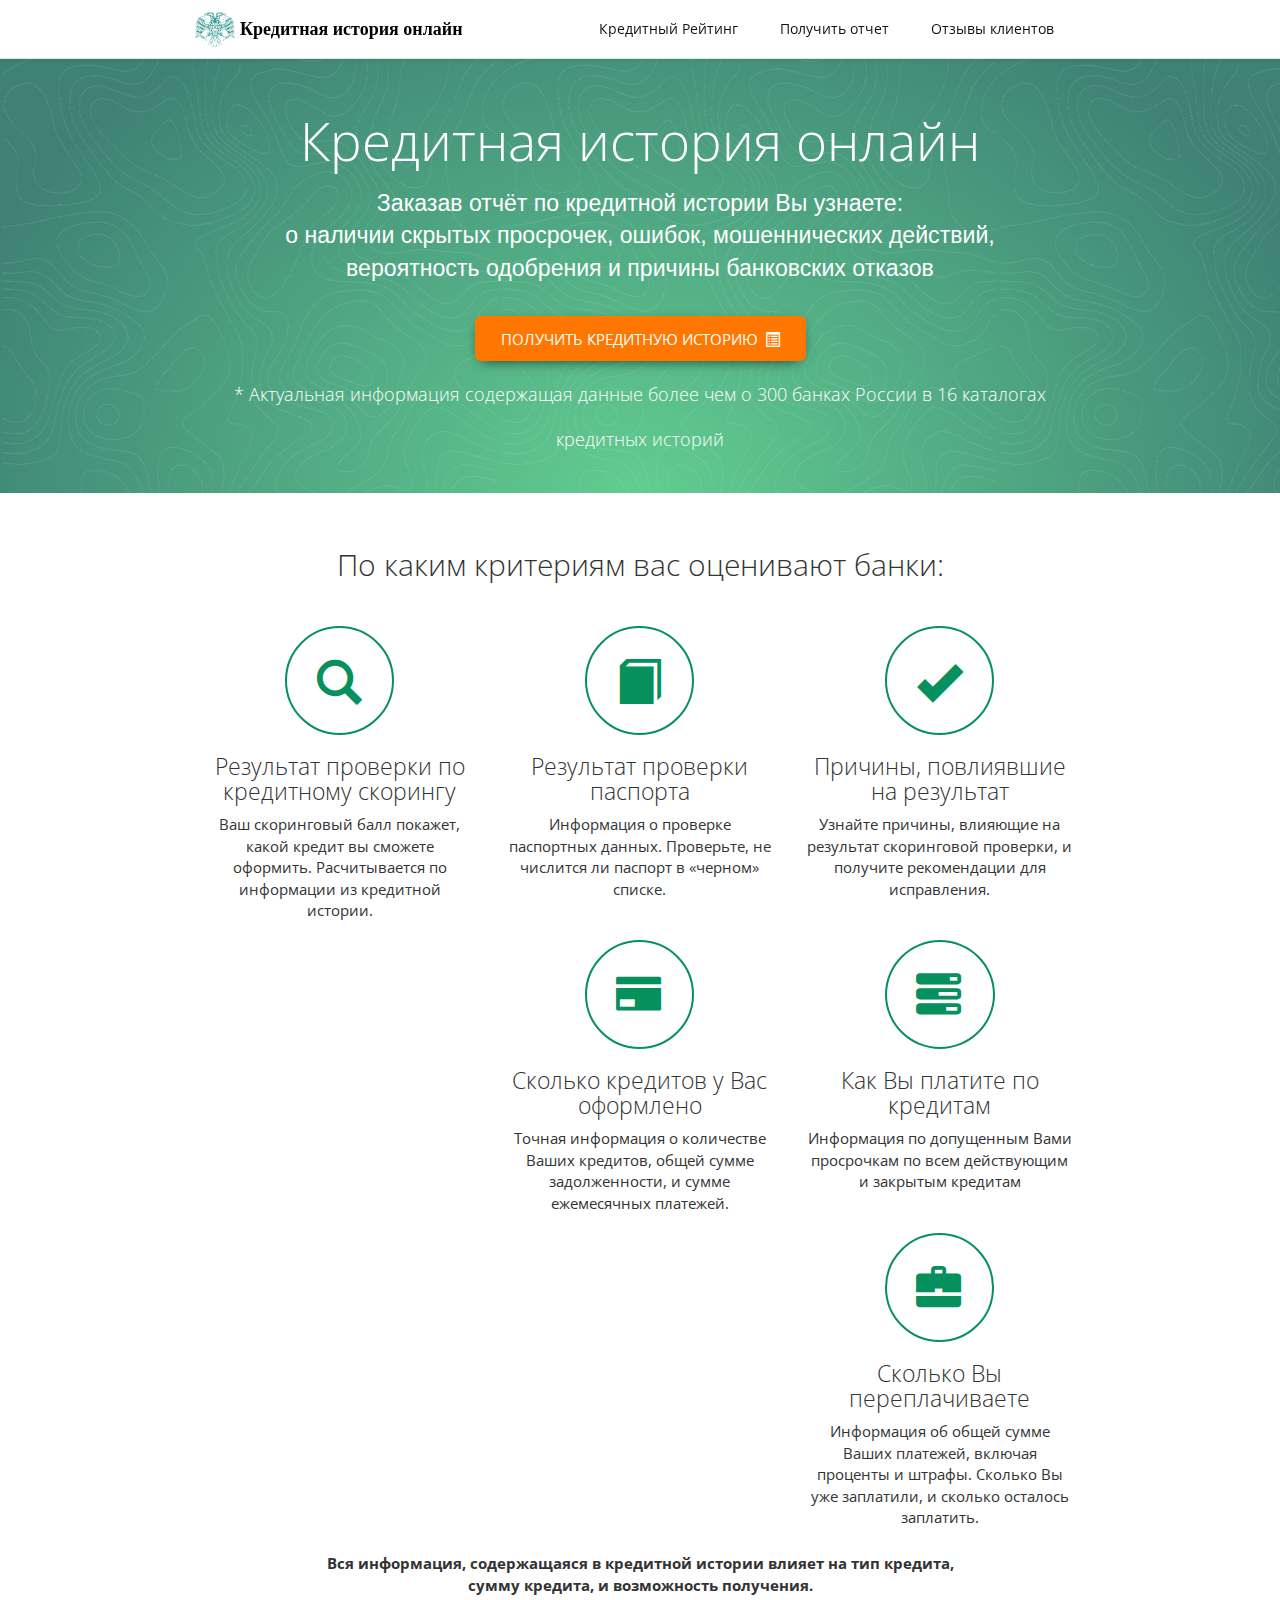
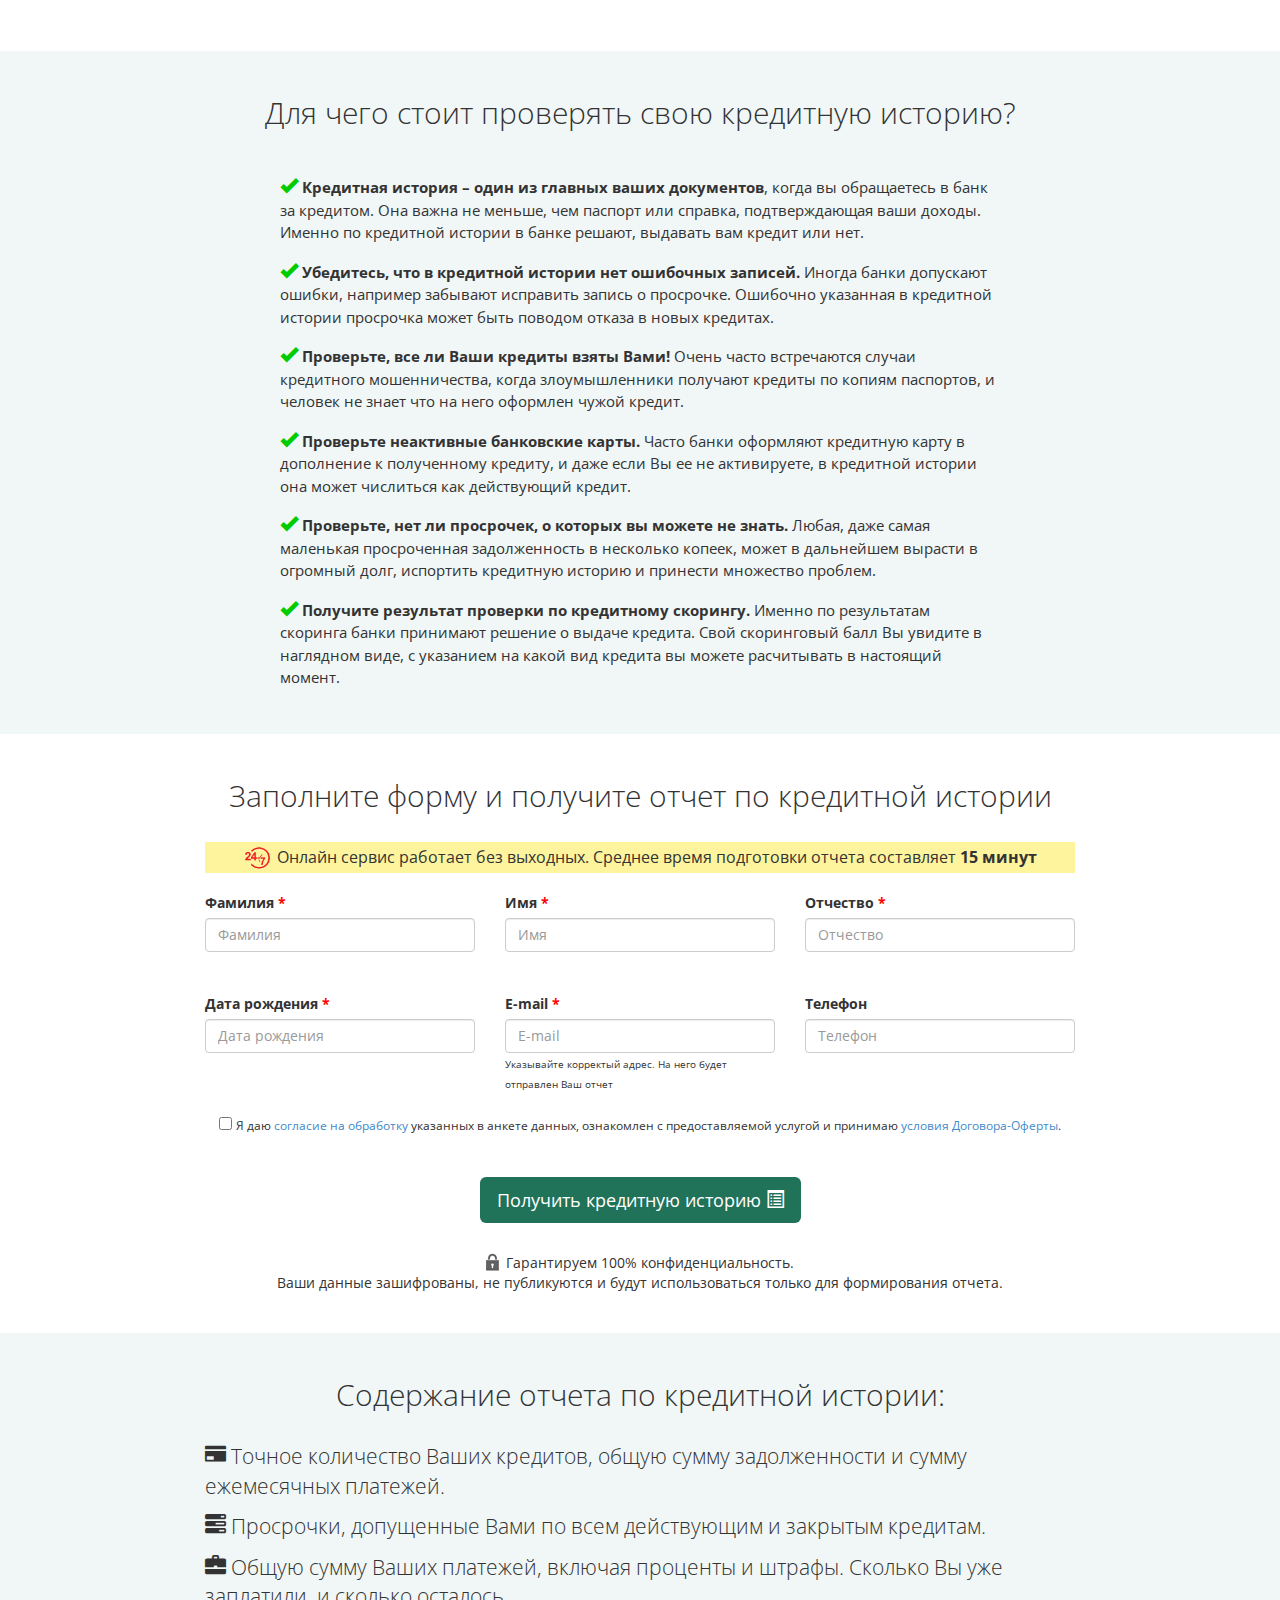
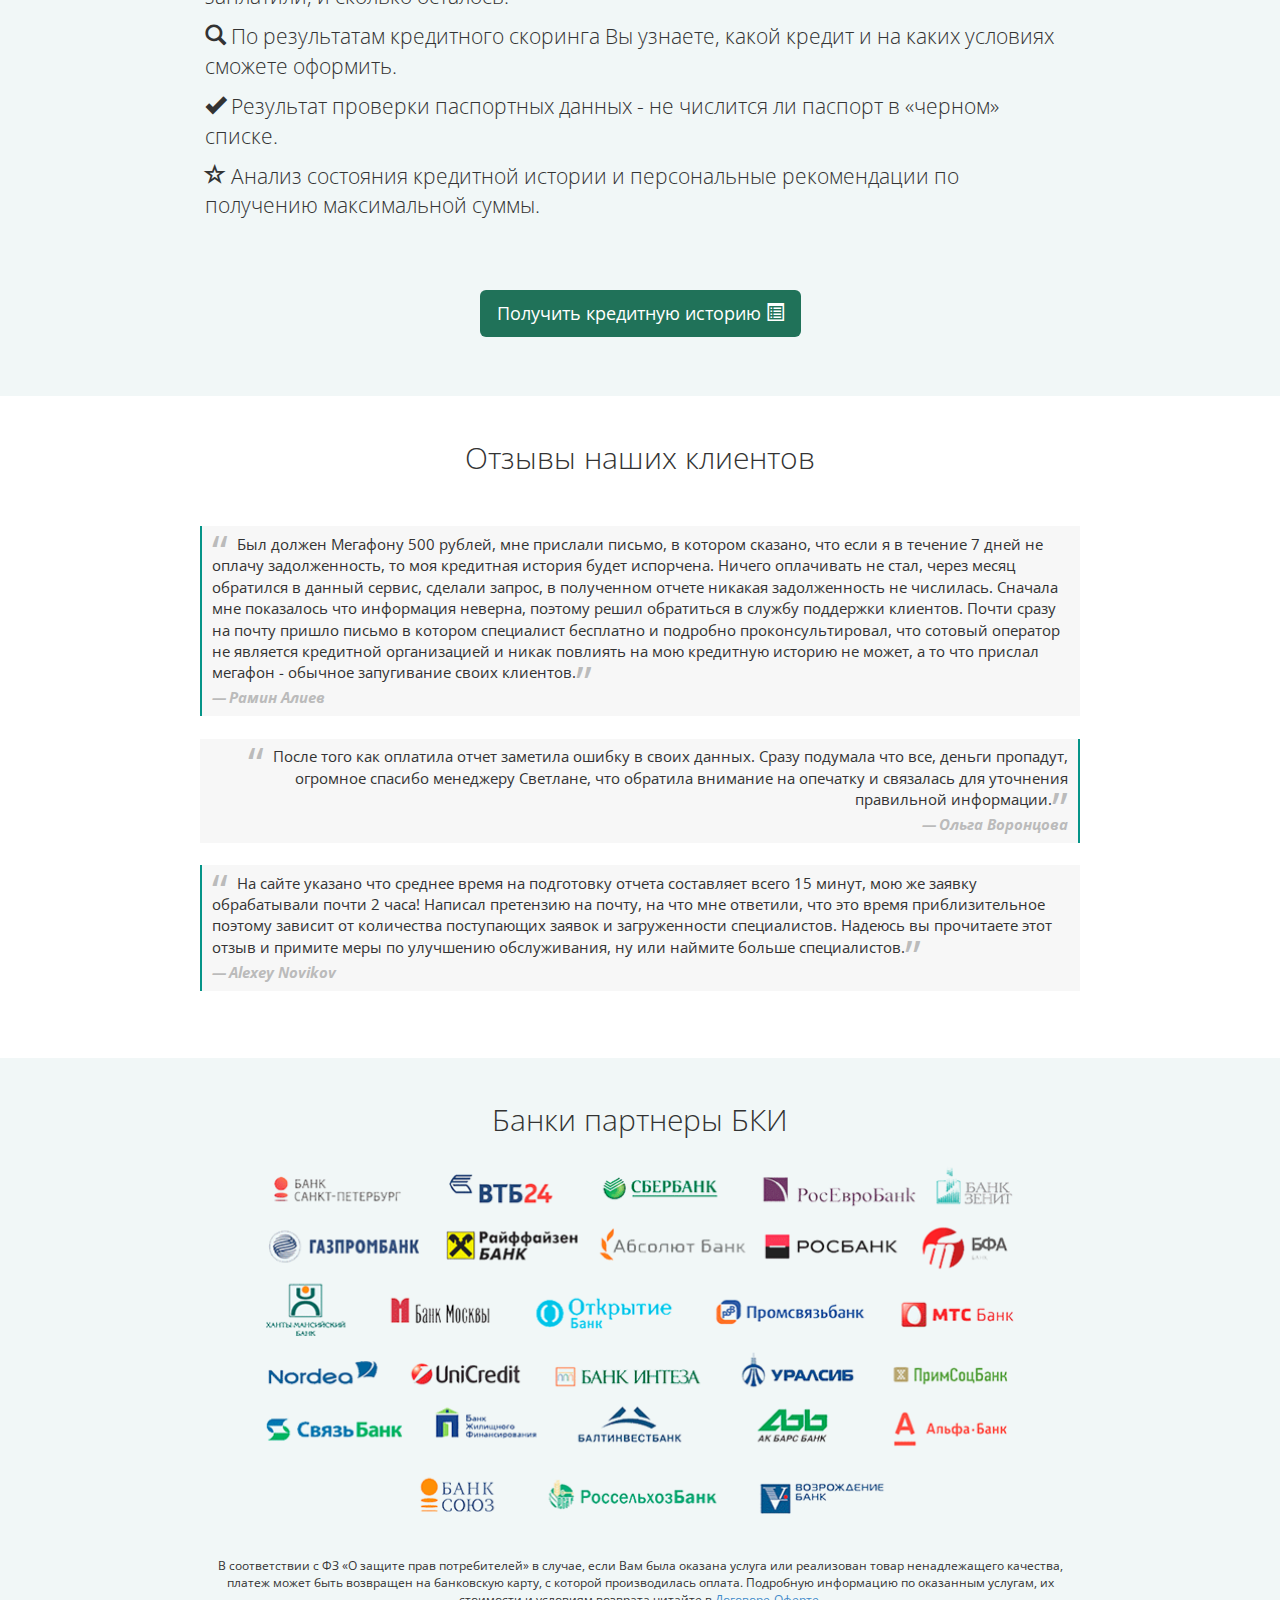
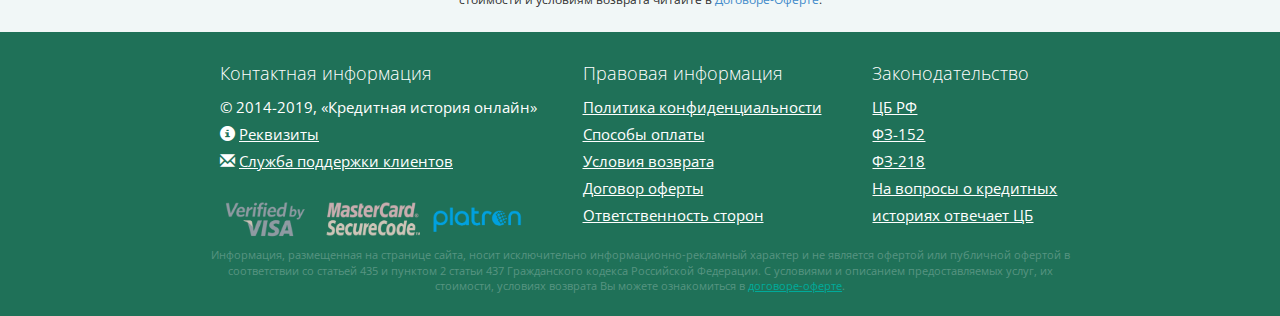
==== commit a4b1afb2: "Add files via upload" ====
--- a/index.htm
+++ b/index.htm
@@ -1,49 +1,924 @@
-﻿<!DOCTYPE html><html>    
-<!-- Anti-flicker snippet (recommended)  -->
-    <style>.async-hide { opacity: 0 !important} </style>
-    <script>(function(a,s,y,n,c,h,i,d,e){s.className+=' '+y;h.start=1*new Date;
-            h.end=i=function(){s.className=s.className.replace(RegExp(' ?'+y),'')};
-            (a[n]=a[n]||[]).hide=h;setTimeout(function(){i();h.end=null},c);h.timeout=c;
-        })(window,document.documentElement,'async-hide','dataLayer',4000,
-            {'GTM-NSR9XLF':true});</script>
-
-  <!-- Google Tag Manager -->
-  <script>(function (w, d, s, l, i) {
-      w[l] = w[l] || [];
-      w[l].push({
-        'gtm.start':
-          new Date().getTime(), event: 'gtm.js'
+﻿<!DOCTYPE html>
+<html>
+  <head>
+    <meta charset="utf-8">
+    <title>Кредитная история онлайн</title>
+    <meta name="viewport" content="width=device-width,initial-scale=1.0">
+	<meta name="yandex-verification" content="b39859d2a92ff5ce">
+    <meta name="robots" content="index,follow">
+    <meta name="description" content="Получите свой кредитный рейтинг, оцените состояние Вашей кредитной истории и узнайте, на каких условиях Вам одобрят кредит.">
+	<meta name="keywords" content="кредитный рейтинг,бюро кредитных историй,как узнать свою кредитную историю,кредитная история,как проверить кредитную историю,узнать свою кредитную историю,как узнать кредитную историю,узнать кредитную историю,проверить кредитную историю,проверка кредитов,бки,база кредитных должников,как узнать свой кредитный долг,моя кредитная история,как проверить свою кредитную историю,кредитная история онлайн,как узнать есть ли на тебе кредит,узнать свой кредитный рейтинг,проверка кредитной истории,как посмотреть свою кредитную историю,проверить свою кредитную историю,посмотреть кредитную историю,как посмотреть кредитную историю,сайт кредитных должников,банк кредитных историй,национальное бюро кредитных историй,заказать кредитную историю,проверить кредитную историю бесплатно,как исправить кредитную историю,посмотреть свою кредитную историю,как узнать есть ли кредит,черный список кредитных историй,как проверить есть ли кредит,как узнать есть ли на человеке кредит,кредитная история бесплатно,узнать кредитную историю бесплатно,как узнать свои кредиты,кредитная история узнать,как узнать свою кредитную историю бесплатно,как проверить свои кредиты,как узнать кредитную историю бесплатно,как узнать свой кредитный рейтинг,проверить кредитную историю онлайн,кредитное бюро,бки онлайн,нбки,как улучшить кредитную историю,как проверить кредитную историю бесплатно,узнать свою кредитную историю бесплатно,бюро кредитных историй бесплатно">
+	<link href="https://fonts.googleapis.com/css?family=Open+Sans:300,400,700&subset=cyrillic-ext" rel="stylesheet">
+    <link href="css\bootstrap.min.css" rel="stylesheet">
+    <link href="css\lighter.css" rel="stylesheet">
+	<link rel="icon" href="img\favicon.png">
+	<!-- Global site tag (gtag.js) - Google Analytics -->
+<script async="" src="https://www.googletagmanager.com/gtag/js?id=UA-91533726-1"></script>
+<script>
+  window.dataLayer = window.dataLayer || [];
+  function gtag(){dataLayer.push(arguments);}
+  gtag('js', new Date());
+
+  gtag('config', 'UA-91533726-1');
+  gtag('config', 'GA_MEASUREMENT_ID_1', {
+  'linker': {
+    'domains': ['zapros-bki.ru', 'n-bki.ru']
+  }
+});
+</script>
+
+	<!-- Yandex.Metrika counter --> <script type="text/javascript"> (function (d, w, c) { (w[c] = w[c] || []).push(function() { try { w.yaCounter42600064 = new Ya.Metrika({ id:42600064, clickmap:true, trackLinks:true, accurateTrackBounce:true, webvisor:true }); } catch(e) { } }); var n = d.getElementsByTagName("script")[0], s = d.createElement("script"), f = function () { n.parentNode.insertBefore(s, n); }; s.type = "text/javascript"; s.async = true; s.src = "https://mc.yandex.ru/metrika/watch.js"; if (w.opera == "[object Opera]") { d.addEventListener("DOMContentLoaded", f, false); } else { f(); } })(document, window, "yandex_metrika_callbacks"); </script> <noscript><div><img src="https://mc.yandex.ru/watch/42600064" style="position:absolute; left:-9999px;" alt=""></div></noscript> <!-- /Yandex.Metrika counter -->
+	</head>
+  <body>
+    <nav class="navbar navbar-default navbar-fixed-top" role="navigation">
+      <div class="container">
+        <div class="navbar-header">
+          <button type="button" class="navbar-toggle" data-toggle="collapse" data-target=".navbar-ex1-collapse">
+            <span class="icon-bar"></span>
+            <span class="icon-bar"></span>
+            <span class="icon-bar"></span>
+          </button>
+          <a class="navbar-brand nav-link" href="#top">Кредитная история онлайн</a>
+        </div> <!-- /.navbar-header -->
+
+        <div class="collapse navbar-collapse navbar-ex1-collapse">
+          <ul class="nav navbar-nav navbar-right">
+            <li><a href="#features" class="nav-link">Кредитный Рейтинг</a></li>
+            <li><a href="#forms" class="nav-link">Получить отчет</a></li>
+            <li><a href="#faqs" class="nav-link">Отзывы клиентов</a></li>
+		</ul>
+          
+        </div> <!-- /.navbar-collapse -->
+      </div> <!-- /.container -->
+    </nav> <!-- /.navbar -->
+
+    <div id="top" class="jumbotron">
+      <div class="container">
+	  
+	  
+	  
+		
+        <h1>Кредитная история онлайн</h1>
+        <h2>Заказав отчёт по кредитной истории Вы узнаете:<br> о наличии скрытых просрочек, ошибок, мошеннических действий, <br> вероятность одобрения и причины банковских отказов</h2>
+        <!--<h2>Получите свой кредитный рейтинг, <br/>оцените состояние Вашей кредитной истории и узнайте,<br/>на каких условиях Вам одобрят кредит</h2>-->
+        <p><a class="nav-link btn btn-success btn-lg" href="#forms">Получить кредитную историю  <span class="glyphicon glyphicon-list-alt"></span></a></p>
+		
+       
+		 <small>* Актуальная информация содержащая данные более чем о 300 банках России в 16 каталогах кредитных историй<br></small>
+
+
+	
+		
+      </div> <!-- /.container -->
+    </div> <!-- /.jumbotron -->
+	
+	<!--<div class="container" style="display:none;"><div class="row">
+				<div class="col-md-2 col-sm-2 text-center"> </div>
+			
+				<div class="col-md-1 col-sm-1 text-center"> 
+					<img class="" style="max-width:60px;" src="img/24-7-1.png" /> 
+				</div>	
+			
+				<div class="col-md-7 col-sm-7 text-center" style="line-height:26px;font-size: 1em;">
+					Онлайн сервис работает без выходных <br/>Среднее время подготовки отчета составляет 15 минут
+				</div>
+			</div>
+			</div>
+	-->
+
+    <div class="container">
+      <h3 id="features" class="subhead">По каким критериям вас оценивают банки:</h3>
+      <div class="row benefits">
+	  
+        <div class="col-md-4 col-sm-6 benefit">
+          <div class="benefit-ball">
+            <span class="glyphicon glyphicon-search custom"></span>
+          </div>
+          <h3>Результат проверки по кредитному скорингу</h3>
+          <p>Ваш скоринговый балл покажет, какой кредит вы сможете оформить. Расчитывается по информации из кредитной истории.</p>
+        </div> <!-- /.benefit -->
+        
+        <div class="col-md-4 col-sm-6 benefit">
+          <div class="benefit-ball">
+            <span class="glyphicon glyphicon-book custom"></span>
+          </div>
+          <h3>Результат проверки паспорта</h3>
+          <p>Информация о проверке паспортных данных. Проверьте, не числится ли паспорт в &laquo;черном&raquo; списке.</p>
+        </div> <!-- /.benefit -->
+        
+        <div class="col-md-4 col-sm-6 benefit">
+          <div class="benefit-ball">
+            <span class="glyphicon glyphicon-ok custom"></span>
+          </div>
+          <h3>Причины, повлиявшие на результат</h3>
+          <p>Узнайте причины, влияющие на результат скоринговой проверки, и получите рекомендации для исправления.</p>
+        </div>
+	  
+        <div class="col-md-4 col-sm-6 benefit">
+          <div class="benefit-ball">
+            <span class="glyphicon glyphicon-credit-card custom"></span>
+          </div>
+          <h3>Сколько кредитов  у Вас оформлено</h3>
+          <p>Точная информация о количестве Ваших кредитов, общей сумме задолженности, и сумме ежемесячных платежей.</p>
+        </div> <!-- /.benefit -->
+
+        <div class="col-md-4 col-sm-6 benefit">
+          <div class="benefit-ball">
+            <span class="glyphicon glyphicon-tasks custom"></span>
+          </div>
+          <h3>Как Вы платите по кредитам</h3>
+          <p>Информация по допущенным Вами просрочкам по всем действующим и закрытым кредитам</p>
+        </div> <!-- /.benefit -->
+
+        <div class="col-md-4 col-sm-6 benefit">
+          <div class="benefit-ball">
+            <span class="glyphicon glyphicon-briefcase custom"></span>
+          </div>
+          <h3>Сколько Вы переплачиваете</h3>
+          <p>Информация об общей сумме Ваших платежей, включая проценты и штрафы. Сколько Вы уже заплатили, и сколько осталось заплатить.</p>
+        </div> <!-- /.benefit -->
+        
+
+		<!-- /.benefit -->
+        <p class="text-center"><strong>Вся информация, содержащаяся в кредитной истории влияет на тип кредита,<br>сумму кредита, и возможность получения.</strong></p>
+      </div> <!-- /.row --> 
+    </div> <!-- /.container -->
+	
+     <div class="container-alternate">
+      <div class="container">
+        <h3 id="features2" class="subhead">Для чего стоит проверять свою кредитную историю?</h3>
+		<div class="row about">
+          <div class="col-md-10 col-md-offset-1">
+          <p><span class="glyphicon glyphicon-ok custom2"></span> <strong>Кредитная история – один из главных ваших документов</strong>, когда вы обращаетесь в банк за кредитом. Она важна не меньше, чем паспорт или справка, подтверждающая ваши доходы. Именно по кредитной истории в банке решают, выдавать вам кредит или нет.</p>
+            <p><span class="glyphicon glyphicon-ok custom2"></span> <strong>Убедитесь, что в кредитной истории нет ошибочных записей.</strong> Иногда банки допускают ошибки, например забывают исправить запись о просрочке. Ошибочно указанная в кредитной истории просрочка может быть поводом отказа в новых кредитах.  </p> 
+            <p><span class="glyphicon glyphicon-ok custom2"></span> <strong>Проверьте, все ли Ваши кредиты взяты Вами!</strong> Очень часто встречаются случаи кредитного мошенничества, когда злоумышленники получают кредиты по копиям паспортов, и человек не знает что на него оформлен чужой кредит.  </p>
+             <p><span class="glyphicon glyphicon-ok custom2"></span> <strong>Проверьте неактивные банковские карты.</strong> Часто банки оформляют кредитную карту в дополнение к полученному кредиту,  и даже если Вы ее не активируете, в кредитной истории она может числиться как действующий кредит. </p>  
+            <p><span class="glyphicon glyphicon-ok custom2"></span> <strong>Проверьте, нет ли просрочек, о которых вы можете не знать.</strong> Любая, даже самая маленькая просроченная задолженность в несколько копеек, может в дальнейшем вырасти в огромный долг, испортить кредитную историю и принести множество проблем. </p>
+            <p><span class="glyphicon glyphicon-ok custom2"></span> <strong> Получите результат проверки по кредитному скорингу.</strong> Именно по результатам скоринга банки принимают решение о выдаче кредита. Свой скоринговый балл Вы увидите в наглядном виде, с указанием на какой вид кредита вы можете расчитывать в настоящий момент.</p>
+          </div> <!-- /.col-md-10 -->
+        </div>
+      </div> <!-- /.container -->
+    </div> <!-- /.container-alternate -->
+    
+    <div class="container">
+      <h3 id="forms" class="subhead">Заполните форму и получите отчет по кредитной истории</h3>
+         <!--<p class="row text-center">
+          <strong>Проверьте свою кредитную историю прямо сейчас!</strong><br>
+        </p>
+        <p class="act">Для юридических лиц информация предоставляется только по нотариально заверенному заявлению в НБКИ<br/>Для физических лиц стоимость онлайн заявки на получение отчета составляет <span class="price-through">450 рублей</span> <b>299 рублей</b></p>
+		<p class="act">Для физических лиц стоимость запроса в отделении партнеров БКИ начинается от <span class="price-through">600 рублей</span> <br/>Используя официальный онлайн сервис стоимость электронного отчета составит <b>299 рублей</b></p>
+		-->
+		<p class="act"><img class="" style="max-width:30px;margin:-6px 0;" src="img\24-7-1.png"> Онлайн сервис работает без выходных. Среднее время подготовки отчета составляет<b> 15 минут</b></p>
+		
+         <form class="form-inline" role="form" id="form1" method="post" action="/send.php">
+         <div class="row benefits">
+  <div class="form-group col-md-4">
+    <label for="lastname">Фамилия  <span style="color:red;font-weight:700;"> *</span></label>
+    <input type="text" name="lastname" class="form-control cap" id="lastname" placeholder="Фамилия"><div class="error"></div>
+  </div>
+  <div class="form-group col-md-4">
+    <label for="firstname">Имя  <span style="color:red;font-weight:700;"> *</span></label>
+    <input type="text" name="firstname" class="form-control cap" id="firstname" placeholder="Имя"><div class="error"></div>
+  </div>
+  <div class="form-group col-md-4">
+    <label for="patronymic">Отчество  <span style="color:red;font-weight:700;"> *</span></label>
+    <input type="text" name="patronymic" class="form-control cap" id="patronymic" placeholder="Отчество"><div class="error"></div>
+  </div>
+  </div>
+  <div class="row benefits">
+  <div class="form-group col-md-4">
+    <label for="birthday">Дата рождения  <span style="color:red;font-weight:700;"> *</span></label>
+    <input type="text" name="birthday" class="form-control" id="birthday" placeholder="Дата рождения"><div class="error"></div>
+  </div>
+  <div class="form-group col-md-4">
+    <label for="email">E-mail  <span style="color:red;font-weight:700;"> *</span> </label>
+    <input type="text" name="email" class="form-control" id="email" placeholder="E-mail"><div class="error"></div>
+	<span style="font-size:10px;font-weight:400;"> Указывайте корректый адрес. На него будет отправлен Ваш отчет </span>
+  </div>
+  <div class="form-group col-md-4">
+    <label for="phone">Телефон</label>
+    <input type="text" name="phone" class="form-control" id="phone" placeholder="Телефон"><div class="error"></div>
+  </div>
+  <div class="clearfix"></div>
+  <div class="text-center col-md-12"><br>
+     <input type="checkbox" name="iagree" id="iagree"> <small>Я даю <a href="#" data-toggle="modal" data-target="#myModal">согласие на обработку</a> указанных в анкете данных, ознакомлен с предоставляемой услугой и принимаю <a href="#" data-toggle="modal" data-target="#modaloffer">условия Договора-Оферты</a>. 
+  </small></div><div class="error text-center"></div>
+ </div>
+  <p class="row text-center"><button class="btn btn-success btn-lg" onclick="yaCounter42600064.reachGoal('FILL'); return true;">Получить кредитную историю <span class="glyphicon glyphicon-list-alt"></span></button></p><br>
+  <div class="text-center">
+  
+  <p class="security">
+		Гарантируем 100% конфиденциальность. <br>Ваши данные зашифрованы, не публикуются и будут использоваться только для формирования отчета.
+  </p>
+</div><br><br>
+</form>
+
+
+<div class="modal fade" id="myModal" tabindex="-1" role="dialog" aria-labelledby="myModalLabel" aria-hidden="true">
+  <div class="modal-dialog">
+    <div class="modal-content">
+      <div class="modal-header">
+        <button type="button" class="close" data-dismiss="modal" aria-hidden="true">&times;</button>
+        <h4 class="modal-title" id="myModalLabel">Согласие на обработку персональных данных</h4>
+      </div>
+      <div class="modal-body">
+        Согласие на обработку персональных данных и дальнейшую передачу данных в кредитные организации и на осуществление запросов в бюро кредитных историй
+Я выражаю свое согласие: 
+        1. на предоставление кредитным организациям для целей оценки возможности заключения любых договоров и их  исполнения, моих персональных данных, к которым относятся: фамилия, имя, отчество, дата и место рождения, пол, гражданство и национальность; серия, номер паспорта, иные паспортные данные; адрес проживания и регистрации, домашний и мобильный телефон, адрес электронной почты; семейное, социальное, имущественное положение (в том числе сведения о недвижимом имуществе, о наличии автомобиля); профессия; информация (включая адрес, рабочий телефон, должность, сроки работы)  о текущем месте работы и о предыдущих местах работы; любые иные данные, которые указаны в документах, предоставляемых мною в связи с планируемым заключением договоров – далее «Персональные данные»); 
+      2. на осуществление обработки с использованием средств автоматизации и без использования (включая без ограничения: сбор, запись, систематизацию, накопление, хранение, уточнение, обновление, изменение, извлечение, использование, передачу, в том числе обезличивание, блокирование, уничтожение, удаление) моих Персональных данных для целей оценки возможности заключения любых договоров и их исполнения, участия в проводимых кредитной организацией рекламных акциях; 
+      3. на осуществление запросов о предоставлении из бюро кредитных историй информации о моей кредитной историй в соответствии с порядком и правилами, предусмотренными Федеральным законом от 30.12.2004 г. № 218-ФЗ «О кредитных историях»; а также на получение информации обо мне в общедоступных источниках информации, базах данных;
+В том числе на направление запроса на получение кредитного отчета, содержащего мою кредитную историю или информацию об ее отсутствии в бюро, и её последующей передачи в кредитную организацию.
+Настоящим подтверждаю, что все сведения, содержащиеся в настоящем согласии, проверены мной и являются достоверными.
+
+      </div>
+      <div class="modal-footer">
+        <button type="button" class="btn btn-default" data-dismiss="modal">Закрыть</button>
+      </div>
+    </div>
+  </div>
+</div>
+           <!-- /.col-md-10 -->
+        </div> <!-- /.row -->
+
+	
+    <div class="container-alternate">
+    <div class="container">
+      <h3 id="features" class="subhead">Содержание отчета по кредитной истории:</h3>
+      <div class="row lead" style="padding-left:15px;padding-right: 15px;">
+      	<p> <span class="glyphicon glyphicon-credit-card ln1-gl"></span> Точное количество Ваших кредитов, общую сумму задолженности и сумму ежемесячных платежей.</p>
+        <p> <span class="glyphicon glyphicon-tasks ln1-gl"></span> Просрочки, допущенные Вами по всем действующим и закрытым кредитам.</p>
+		<p> <span class="glyphicon glyphicon-briefcase ln1-gl"></span> Общую сумму Ваших платежей, включая проценты и штрафы. Сколько Вы уже заплатили, и сколько осталось.</p>
+		<p> <span class="glyphicon glyphicon-search ln1-gl"></span> По результатам кредитного скоринга Вы  узнаете, какой кредит и на каких условиях сможете оформить.</p>
+		<p> <span class="glyphicon glyphicon-ok ln1-gl"></span> Результат проверки паспортных данных - не числится ли паспорт в &laquo;черном&raquo; списке.</p>
+        <p> <span class="glyphicon glyphicon-star-empty ln1-gl"></span> Анализ состояния кредитной истории и персональные рекомендации по получению максимальной суммы.</p>
+        <br><br>
+        <p class="row text-center"><a href="#forms" class="btn btn-success btn-lg nav-link">Получить кредитную историю <span class="glyphicon glyphicon-list-alt"></span></a></p>
+       
+        <br>
+      </div> <!-- /.row --> 
+    </div> <!-- /.container -->
+    </div>
+    
+    
+    <div class="container">
+      <h3 id="faqs" class="subhead">Отзывы наших клиентов</h3>
+      <div class="row faqs">
+          <blockquote><div>Был должен Мегафону 500 рублей, мне прислали письмо, в котором сказано, что если я в течение 7 дней не оплачу задолженность, то моя кредитная история будет испорчена. Ничего оплачивать не стал, через месяц обратился в данный сервис, сделали запрос, в полученном отчете никакая задолженность не числилась. Сначала мне показалось что информация неверна, поэтому решил обратиться в службу поддержки клиентов. Почти сразу на почту пришло письмо в котором специалист бесплатно и подробно проконсультировал, что сотовый оператор не является кредитной организацией и никак повлиять на мою кредитную историю не может, а то что прислал мегафон - обычное запугивание своих клиентов.</div>
+		  <strong>Рамин Алиев</strong>
+		  </blockquote>
+       
+        
+			<blockquote class="blockquote-reverse"><div>После того как оплатила отчет заметила ошибку в своих данных. Сразу подумала что все, деньги пропадут, огромное спасибо менеджеру Светлане, что обратила внимание на опечатку и связалась для уточнения правильной информации.</div>
+			<strong>Ольга Воронцова</strong>
+			</blockquote>
+   
+      
+          <blockquote><div>На сайте указано что среднее время на подготовку отчета составляет всего 15 минут, мою же заявку обрабатывали почти 2 часа! Написал претензию на почту, на что мне ответили, что это время приблизительное поэтому зависит от количества поступающих заявок и загруженности специалистов. Надеюсь вы прочитаете этот отзыв и примите меры по улучшению обслуживания, ну или наймите больше специалистов.</div>
+		  <strong>Alexey Novikov</strong>
+		  </blockquote>
+        
+     
+        
+      </div> <!-- /.faqs -->
+    </div> <!-- /.container -->
+
+    <div class="container-alternate">
+      <div class="container partners">
+   
+            <div class="col-sm-12">
+                <h3 id="about" class="subhead">Банки партнеры БКИ</h3>
+            </div>
+            <div class="col-sm-12">
+                <div class="row">
+                    <div class="col-md-12 col-sm-12 nbki text-center">
+						<img style="width:89%" src="img\partners.png">
+					</div>
+                </div><!--/row-->
+            </div>
+        <br>
+        <br>
+		
+ 
+		<p class="about">
+			
+            В соответствии с ФЗ «О защите прав потребителей» в случае, если Вам была оказана услуга или реализован товар ненадлежащего качества, платеж может быть возвращен на банковскую карту, с которой производилась оплата. Подробную информацию по оказанным услугам, их стоимости и условиям возврата читайте в <a href="#" data-toggle="modal" data-target="#modaloffer">Договоре-Оферте</a>.    <br>
+			</p>
+      </div> <!-- /.container -->
+	  
+
+ 
+ 
+ 
+    </div> <!-- /.container-alternate -->
+
+	
+	 <footer>
+	<div class="container" style="line-height: 27px;">
+       
+        <div class="col-md-5 col-sm-12 col-xs-12">
+            <h4>Контактная информация</h4>
+         &copy; 2014-2019, «Кредитная история онлайн»<br>
+		 <span class="glyphicon glyphicon-info-sign"></span> <a href="#" data-toggle="modal" data-target="#modalrec"> Реквизиты</a><br>
+		  <span class="glyphicon glyphicon-envelope"></span> <a href="mailto:support@zapros-bki.ru" target="_blank">Служба поддержки клиентов</a><br>
+          
+		  <div class="row">
+                    <div class="col-md-11 col-sm-11 col-xs-11"><br>
+						<img style="width:100%" src="img\visamastersecure.png">
+					</div>
+                </div>
+
+        </div>
+		 <div class="col-md-4 col-sm-6 col-xs-6">
+            <h4>Правовая информация</h4>                
+				<a href="#" data-toggle="modal" data-target="#modalpolit">Политика конфиденциальности</a><br>
+				<a href="#" data-toggle="modal" data-target="#modalpay">Способы оплаты</a><br>
+				<a href="#" data-toggle="modal" data-target="#modalback">Условия возврата</a><br>
+				<a href="#" data-toggle="modal" data-target="#modaloffer">Договор оферты</a><br>
+				<a href="#" data-toggle="modal" data-target="#modalgar">Ответственность сторон</a>
+        </div>
+        <div class="col-md-3 col-sm-6 col-xs-6">
+            <h4>Законодательство</h4>
+                <a href="http://www.cbr.ru/" rel="nofollow" target="_blank">ЦБ РФ</a><br>
+                <a href="files\fz-152.pdf" target="_blank">ФЗ-152</a><br>
+                <a href="files\fz-218.pdf" target="_blank">ФЗ-218</a><br>
+                <a href="https://www.cbr.ru/ckki/?PrtId=ckki_vo" rel="nofollow" target="_blank">На вопросы о кредитных историях отвечает ЦБ</a>
+        </div>
+    </div>
+	
+      <div class="container clearfix">
+	  <p style="font-size: 11px;text-align: center;color: #579481;">Информация, размещенная на странице сайта, носит исключительно информационно-рекламный характер и не является офертой или публичной офертой в соответствии со статьей 435 и пунктом 2 статьи 437 Гражданского кодекса Российской Федерации. С условиями и описанием предоставляемых услуг, их стоимости, условиях возврата Вы можете ознакомиться в <a href="#" data-toggle="modal" data-target="#modaloffer" style="color:#00ab9b">договоре-оферте</a>.</p>
+      </div> <!-- /.container -->
+    </footer>
+
+    <script src="js\jquery.js"></script>
+    <script src="js\bootstrap.min.js"></script>
+    <script type="text/javascript" src="js\jquery.masked.min.js"></script>
+	<script type="text/javascript" src="js\jquery.validate.min.js"></script>
+	<script type="text/javascript" src="js\messages_ru.js"></script>
+    <script>
+      $(".nav-link").click(function(e) {
+        e.preventDefault();
+        var link = $(this);
+        var href = link.attr("href");
+        $("html,body").animate({scrollTop: $(href).offset().top - 80}, 500);
+        link.closest(".navbar").find(".navbar-toggle:not(.collapsed)").click();
       });
-      var f = d.getElementsByTagName(s)[0],
-        j = d.createElement(s), dl = l != 'dataLayer' ? '&l=' + l : '';
-      j.async = true;
-      j.src =
-        'https://www.googletagmanager.com/gtm.js?id=' + i + dl;
-      f.parentNode.insertBefore(j, f);
-    })(window, document, 'script', 'dataLayer', 'GTM-NJ3G55L');</script>
-  <!-- End Google Tag Manager -->
-
-  <!-- Global site tag (gtag.js) - Google Analytics -->
-  <script async="" src="https://www.googletagmanager.com/gtag/js?id=UA-128373234-1"></script>
-  <script>
-      window.dataLayer = window.dataLayer || [];
-      function gtag(){dataLayer.push(arguments);}
-      gtag('js', new Date());
-      gtag('config', 'UA-128373234-1', { 'optimize_id': 'GTM-NSR9XLF'});
-   
-  <link href="https://fonts.googleapis.com/css?family=Open+Sans:300,300i,400,400i,600,600i,700,700i,800,800i&subset=cyrillic" rel="stylesheet">
-  <link href="https://fonts.googleapis.com/css?family=Raleway:100,100i,300,300i,400,400i,500,500i,700,700i,900,900i&subset=cyrillic,cyrillic-ext,latin-ext" rel="stylesheet">
-
-  </script><head><meta charset="utf-8"><meta http-equiv="Content-Type" content="text/html; charset=utf-8"><meta name="viewport" content="width=device-width, initial-scale=1.0"> <!--metatextblock--><title>Blank page</title><meta property="og:url" content="http://controlcredit.tilda.ws"><meta property="og:title" content="Blank page"><meta property="og:description" content=""><meta property="og:type" content="website"><meta property="og:image" content="https://static.tildacdn.com/24a74cf7-fbb5-4908-9a1e-f16e204f0742/-/resize/504x/t053_img.png"> <link rel="canonical" href="index.htm"><!--/metatextblock--><meta property="fb:app_id" content="257953674358265"><meta name="format-detection" content="telephone=no"><meta http-equiv="x-dns-prefetch-control" content="on"><link rel="dns-prefetch" href="https://tilda.ws"><link rel="dns-prefetch" href="https://static.tildacdn.com"><meta name="robots" content="nofollow"><link rel="shortcut icon" href="https://static.tildacdn.com/img/tildafavicon.ico" type="image/x-icon"><!-- Assets --><link rel="stylesheet" href="https://static.tildacdn.com/css/tilda-grid-3.0.min.css" type="text/css" media="all"><link rel="stylesheet" href="https://tilda.ws/project1389353/tilda-blocks-2.12.css?t=1561011506" type="text/css" media="all"><link rel="stylesheet" href="https://static.tildacdn.com/css/tilda-animation-1.0.min.css" type="text/css" media="all"><link rel="stylesheet" href="https://static.tildacdn.com/css/tilda-slds-1.4.min.css" type="text/css" media="all"><link rel="stylesheet" href="https://static.tildacdn.com/css/tilda-zoom-2.0.min.css" type="text/css" media="all"><script src="https://static.tildacdn.com/js/jquery-1.10.2.min.js"></script><script src="https://static.tildacdn.com/js/tilda-scripts-2.8.min.js"></script><script src="https://tilda.ws/project1389353/tilda-blocks-2.7.js?t=1561011506"></script><script src="https://static.tildacdn.com/js/lazyload-1.3.min.js" charset="utf-8"></script><script src="https://static.tildacdn.com/js/tilda-animation-1.0.min.js" charset="utf-8"></script><script src="https://static.tildacdn.com/js/tilda-slds-1.4.min.js" charset="utf-8"></script><script src="https://static.tildacdn.com/js/hammer.min.js" charset="utf-8"></script><script src="https://static.tildacdn.com/js/tilda-zoom-2.0.min.js" charset="utf-8"></script><script type="text/javascript">window.dataLayer = window.dataLayer || [];</script><script type="text/javascript">if((/bot|google|yandex|baidu|bing|msn|duckduckbot|teoma|slurp|crawler|spider|robot|crawling|facebook/i.test(navigator.userAgent))===false && typeof(sessionStorage)!='undefined' && sessionStorage.getItem('visited')!=='y'){	var style=document.createElement('style');	style.type='text/css';	style.innerHTML='@media screen and (min-width: 980px) {.t-records {opacity: 0;}.t-records_animated {-webkit-transition: opacity ease-in-out .2s;-moz-transition: opacity ease-in-out .2s;-o-transition: opacity ease-in-out .2s;transition: opacity ease-in-out .2s;}.t-records.t-records_visible {opacity: 1;}}';	document.getElementsByTagName('head')[0].appendChild(style);	$(document).ready(function() { $('.t-records').addClass('t-records_animated'); setTimeout(function(){ $('.t-records').addClass('t-records_visible'); sessionStorage.setItem('visited','y'); },400);	});
-}</script></head><body class="t-body" style="margin:0;"><!--allrecords--><div id="allrecords" class="t-records" data-hook="blocks-collection-content-node" data-tilda-project-id="1389353" data-tilda-page-id="6082452" data-tilda-formskey="a0964c254af8702a137b786333a0afdb"><div id="rec108237385" class="r t-rec" style=" " data-animationappear="off" data-record-type="396"><!-- T396 --><style>#rec108237385 .t396__artboard{height: 600px;background-color: #ffffff;}#rec108237385 .t396__filter{height: 600px;}#rec108237385 .t396__carrier{height: 600px;background-position: center center;background-attachment: scroll;background-size:cover;background-repeat:no-repeat;}@media screen and (max-width: 1199px){#rec108237385 .t396__artboard{}#rec108237385 .t396__filter{}#rec108237385 .t396__carrier{background-attachment:scroll;}}@media screen and (max-width: 959px){}@media screen and (max-width: 639px){}@media screen and (max-width: 479px){#rec108237385 .t396__artboard{height: 410px;}#rec108237385 .t396__filter{height: 410px;}#rec108237385 .t396__carrier{height: 410px;}}#rec108237385 .tn-elem[data-elem-id="1559537889601"]{z-index:4;top: 200px;left: calc(50% - 600px + 292px);width:617px;}#rec108237385 .tn-elem[data-elem-id="1559537889601"] .tn-atom{background-position:center center;border-color:transparent;border-style:solid;}@media screen and (max-width: 1199px){#rec108237385 .tn-elem[data-elem-id="1559537889601"]{top: 201px;left: calc(50% - 480px + 172px);}}@media screen and (max-width: 959px){#rec108237385 .tn-elem[data-elem-id="1559537889601"]{top: 210px;left: calc(50% - 320px + 12px);}}@media screen and (max-width: 639px){#rec108237385 .tn-elem[data-elem-id="1559537889601"]{top: 210px;left: calc(50% - 240px + -68px);}}@media screen and (max-width: 479px){#rec108237385 .tn-elem[data-elem-id="1559537889601"]{top: 154px;left: calc(50% - 160px + -28px);width:377px;}}#rec108237385 .tn-elem[data-elem-id="1559538144620"]{z-index:5;top: 53px;left: calc(50% - 600px + 213px);width:774px;}#rec108237385 .tn-elem[data-elem-id="1559538144620"] .tn-atom{background-position:center center;border-color:transparent;border-style:solid;}@media screen and (max-width: 1199px){#rec108237385 .tn-elem[data-elem-id="1559538144620"]{top: 53px;left: calc(50% - 480px + 93px);}}@media screen and (max-width: 959px){#rec108237385 .tn-elem[data-elem-id="1559538144620"]{top: 53px;left: calc(50% - 320px + -67px);}}@media screen and (max-width: 639px){}@media screen and (max-width: 479px){#rec108237385 .tn-elem[data-elem-id="1559538144620"]{top: 79px;left: calc(50% - 160px + -5px);width:344px;}}#rec108237385 .tn-elem[data-elem-id="1559538663345"]{z-index:6;top: 443px;left: calc(50% - 600px + 298px);width:604px;}#rec108237385 .tn-elem[data-elem-id="1559538663345"] .tn-atom{background-position:center center;border-color:transparent;border-style:solid;}@media screen and (max-width: 1199px){#rec108237385 .tn-elem[data-elem-id="1559538663345"]{top: 443px;left: calc(50% - 480px + 178px);}}@media screen and (max-width: 959px){#rec108237385 .tn-elem[data-elem-id="1559538663345"]{top: 443px;left: calc(50% - 320px + 18px);}}@media screen and (max-width: 639px){#rec108237385 .tn-elem[data-elem-id="1559538663345"]{top: 443px;left: calc(50% - 240px + -62px);}}@media screen and (max-width: 479px){#rec108237385 .tn-elem[data-elem-id="1559538663345"]{top: 319px;left: calc(50% - 160px + -7px);width:334px;}}#rec108237385 .tn-elem[data-elem-id="1559538976484"]{z-index:2;top: 0px;left: calc(50% - 600px + 230px);width:741px;}#rec108237385 .tn-elem[data-elem-id="1559538976484"] .tn-atom{background-position:center center;border-color:transparent;border-style:solid;}@media screen and (max-width: 1199px){}@media screen and (max-width: 959px){#rec108237385 .tn-elem[data-elem-id="1559538976484"]{top: 0px;left: calc(50% - 320px + -50px);}}@media screen and (max-width: 639px){}@media screen and (max-width: 479px){#rec108237385 .tn-elem[data-elem-id="1559538976484"]{top: 0px;left: calc(50% - 160px + -70px);width:461px;}}#rec108237385 .tn-elem[data-elem-id="1559539500684"]{z-index:1;top: 0px;left: calc(50% - 600px + -179px);width:1559px;}#rec108237385 .tn-elem[data-elem-id="1559539500684"] .tn-atom{background-position:center center;border-color:transparent;border-style:solid;}@media screen and (max-width: 1199px){}@media screen and (max-width: 959px){}@media screen and (max-width: 639px){}@media screen and (max-width: 479px){#rec108237385 .tn-elem[data-elem-id="1559539500684"]{top: 0px;left: calc(50% - 160px + -259px);width:1049px;}}#rec108237385 .tn-elem[data-elem-id="1559728573138"]{z-index:7;top: 37px;left: calc(50% - 600px + -60px);width:113px;}#rec108237385 .tn-elem[data-elem-id="1559728573138"] .tn-atom{background-position:center center;border-color:transparent;border-style:solid;}@media screen and (max-width: 1199px){}@media screen and (max-width: 959px){#rec108237385 .tn-elem[data-elem-id="1559728573138"]{top: 37px;left: calc(50% - 320px + -150px);}}@media screen and (max-width: 639px){}@media screen and (max-width: 479px){#rec108237385 .tn-elem[data-elem-id="1559728573138"]{top: 22px;left: calc(50% - 160px + 119px);width:83px;}}#rec108237385 .tn-elem[data-elem-id="1560932138860"]{color:#ffffff;z-index:8;top: 498px;left: calc(50% - 600px + 395px);width:300px;}#rec108237385 .tn-elem[data-elem-id="1560932138860"] .tn-atom{color:#ffffff;font-size:28px;font-family:'Open Sans',Arial,sans-serif;line-height:1.55;font-weight:700;background-position:center center;border-color:transparent;border-style:solid;}@media screen and (max-width: 1199px){#rec108237385 .tn-elem[data-elem-id="1560932138860"]{top: 498px;left: calc(50% - 480px + 300px);}}@media screen and (max-width: 959px){#rec108237385 .tn-elem[data-elem-id="1560932138860"]{top: 498px;left: calc(50% - 320px + 143px);}}@media screen and (max-width: 639px){#rec108237385 .tn-elem[data-elem-id="1560932138860"]{top: 498px;left: calc(50% - 240px + 70px);}}@media screen and (max-width: 479px){#rec108237385 .tn-elem[data-elem-id="1560932138860"]{top: 347px;left: calc(50% - 160px + 41px);width:190px;}#rec108237385 .tn-elem[data-elem-id="1560932138860"] .tn-atom{font-size:17px;}}</style> <div class='t396'><div class="t396__artboard" data-artboard-recid="108237385" data-artboard-height="600" data-artboard-height-res-320="410" data-artboard-height_vh="" data-artboard-valign="center" data-artboard-ovrflw=""> <div class="t396__carrier" data-artboard-recid="108237385"></div> <div class="t396__filter" data-artboard-recid="108237385"></div> <div class='t396__elem tn-elem tn-elem__1082373851559537889601' data-elem-id='1559537889601' data-elem-type='image' data-field-top-value="200" data-field-top-res-960-value="201" data-field-top-res-640-value="210" data-field-top-res-480-value="210" data-field-top-res-320-value="154" data-field-left-value="292" data-field-left-res-960-value="172" data-field-left-res-640-value="12" data-field-left-res-480-value="-68" data-field-left-res-320-value="-28" data-field-width-value="617" data-field-width-res-320-value="377" data-field-axisy-value="top" data-field-axisx-value="left" data-field-container-value="grid" data-field-topunits-value="" data-field-leftunits-value="" data-field-heightunits-value="" data-field-widthunits-value=""> <div class='tn-atom'> <img class='tn-atom__img t-img' data-original='https://static.tildacdn.com/tild6230-3534-4637-a339-623737643333/1st_banner_reports.svg' imgfield='tn_img_1559537889601'> </div> </div> <div class='t396__elem tn-elem tn-elem__1082373851559538144620' data-elem-id='1559538144620' data-elem-type='image' data-field-top-value="53" data-field-top-res-960-value="53" data-field-top-res-640-value="53" data-field-top-res-320-value="79" data-field-left-value="213" data-field-left-res-960-value="93" data-field-left-res-640-value="-67" data-field-left-res-320-value="-5" data-field-width-value="774" data-field-width-res-320-value="344" data-field-axisy-value="top" data-field-axisx-value="left" data-field-container-value="grid" data-field-topunits-value="" data-field-leftunits-value="" data-field-heightunits-value="" data-field-widthunits-value=""> <div class='tn-atom'> <img class='tn-atom__img t-img' data-original='https://static.tildacdn.com/tild3637-3865-4234-a366-363061643031/1st_banner_text.svg' imgfield='tn_img_1559538144620'> </div> </div> <div class='t396__elem tn-elem tn-elem__1082373851559538663345' data-elem-id='1559538663345' data-elem-type='image' data-field-top-value="443" data-field-top-res-960-value="443" data-field-top-res-640-value="443" data-field-top-res-480-value="443" data-field-top-res-320-value="319" data-field-left-value="298" data-field-left-res-960-value="178" data-field-left-res-640-value="18" data-field-left-res-480-value="-62" data-field-left-res-320-value="-7" data-field-width-value="604" data-field-width-res-320-value="334" data-field-axisy-value="top" data-field-axisx-value="left" data-field-container-value="grid" data-field-topunits-value="" data-field-leftunits-value="" data-field-heightunits-value="" data-field-widthunits-value=""> <a class='tn-atom' href="https://control.credit/tofu-scaner-390"> <img class='tn-atom__img t-img' data-original='https://static.tildacdn.com/tild6436-3331-4631-b863-643664623132/1st_banner_cta.svg' imgfield='tn_img_1559538663345'> </a> </div> <div class='t396__elem tn-elem tn-elem__1082373851559538976484' data-elem-id='1559538976484' data-elem-type='image' data-field-top-value="0" data-field-top-res-640-value="0" data-field-top-res-320-value="0" data-field-left-value="230" data-field-left-res-640-value="-50" data-field-left-res-320-value="-70" data-field-width-value="741" data-field-width-res-320-value="461" data-field-axisy-value="top" data-field-axisx-value="left" data-field-container-value="grid" data-field-topunits-value="" data-field-leftunits-value="" data-field-heightunits-value="" data-field-widthunits-value=""> <div class='tn-atom'> <img class='tn-atom__img t-img' data-original='https://static.tildacdn.com/tild3061-6331-4266-a132-646161643563/1st_BACK.svg' imgfield='tn_img_1559538976484'> </div> </div> <div class='t396__elem tn-elem tn-elem__1082373851559539500684' data-elem-id='1559539500684' data-elem-type='image' data-field-top-value="0" data-field-top-res-320-value="0" data-field-left-value="-179" data-field-left-res-320-value="-259" data-field-width-value="1559" data-field-width-res-320-value="1049" data-field-axisy-value="top" data-field-axisx-value="left" data-field-container-value="grid" data-field-topunits-value="" data-field-leftunits-value="" data-field-heightunits-value="" data-field-widthunits-value=""> <div class='tn-atom'> <img class='tn-atom__img t-img' data-original='https://static.tildacdn.com/tild3464-6134-4264-b937-623938633436/BlueBG.svg' imgfield='tn_img_1559539500684'> </div> </div> <div class='t396__elem tn-elem tn-elem__1082373851559728573138' data-elem-id='1559728573138' data-elem-type='image' data-field-top-value="37" data-field-top-res-640-value="37" data-field-top-res-320-value="22" data-field-left-value="-60" data-field-left-res-640-value="-150" data-field-left-res-320-value="119" data-field-width-value="113" data-field-width-res-320-value="83" data-field-axisy-value="top" data-field-axisx-value="left" data-field-container-value="grid" data-field-topunits-value="" data-field-leftunits-value="" data-field-heightunits-value="" data-field-widthunits-value=""> <div class='tn-atom'> <img class='tn-atom__img t-img' data-original='https://static.tildacdn.com/tild6239-3463-4635-a239-353864643834/header.svg' imgfield='tn_img_1559728573138'> </div> </div> <div class='t396__elem tn-elem tn-elem__1082373851560932138860' data-elem-id='1560932138860' data-elem-type='text' data-field-top-value="498" data-field-top-res-960-value="498" data-field-top-res-640-value="498" data-field-top-res-480-value="498" data-field-top-res-320-value="347" data-field-left-value="395" data-field-left-res-960-value="300" data-field-left-res-640-value="143" data-field-left-res-480-value="70" data-field-left-res-320-value="41" data-field-width-value="300" data-field-width-res-320-value="190" data-field-axisy-value="top" data-field-axisx-value="left" data-field-container-value="grid" data-field-topunits-value="" data-field-leftunits-value="" data-field-heightunits-value="" data-field-widthunits-value=""> <a class='tn-atom' href="https://control.credit/tofu-scaner-390">ЗАПУСТИТЬ ЗА 340 <strong>₽</strong></a> </div> </div> </div> <script>$( document ).ready(function() { t396_init('108237385');
-});</script><!-- /T396 --></div><div id="rec111369143" class="r t-rec t-rec_pt_60 t-rec_pb_150" style="padding-top:60px;padding-bottom:150px; " data-record-type="738"><!-- t738 --><div class="t738 t738__witharrows"> <div class="t-section__container t-container"><div class="t-col t-col_12"><div class="t-section__topwrapper t-align_center"><div class="t-section__title t-title t-title_xs" field="btitle"><div style="color:#003555;" data-customstyle="yes">Знаете ли вы, что кредитная история частями может хранится сразу <span style="color: rgb(237, 93, 129);">в 13 кредитных бюро.</span></div></div><div class="t-section__descr t-descr t-descr_xl t-margin_auto" field="bdescr"><div style="color:#003555;" data-customstyle="yes">Все банки, принимая решение по вашей заявке, берут данные именно из этих источников. <br>С помощью Кредитного сканера теперь они доступны и вам.</div></div></div></div></div> <div class="t-slds" style="visibility: hidden;"> <div class="t-slds__main t-container"> <div class="t-slds__container"> <div class="t-slds__items-wrapper t-slds_animated-none" data-slider-transition="300" data-slider-with-cycle="true" data-slider-correct-height="true" data-auto-correct-mobile-width="false"> <div class="t-slds__item t-slds__item_active" data-slide-index="1"> <div class="t-width t738__width_100 t-margin_auto"> <div class="t738__slds-wrapper t-slds__wrapper t-slds__wrapper_100 t-align_center"> <div class="t-col t738__item t738__item_6-in-row"> <img src="https://static.tildacdn.com/tild6131-3437-4665-b234-643666393337/-/empty/1-2.jpg" data-original="https://static.tildacdn.com/tild6131-3437-4665-b234-643666393337/1-2.jpg" class="t738__img t-img t738__greyonhovercolor" imgfield="li_img__1481692290784"> </div> <div class="t-col t738__item t738__item_6-in-row"> <img src="https://static.tildacdn.com/tild3333-6337-4138-b263-333565643636/-/empty/1-1.jpg" data-original="https://static.tildacdn.com/tild3333-6337-4138-b263-333565643636/1-1.jpg" class="t738__img t-img t738__greyonhovercolor" imgfield="li_img__1481771908709"> </div> <div class="t-col t738__item t738__item_6-in-row"> <img src="https://static.tildacdn.com/tild3836-3032-4931-a639-363762303762/-/empty/300px-____PNG.png" data-original="https://static.tildacdn.com/tild3836-3032-4931-a639-363762303762/300px-____PNG.png" class="t738__img t-img t738__greyonhovercolor" imgfield="li_img__1481692319184"> </div> <div class="t-col t738__item t738__item_6-in-row"> <img src="https://static.tildacdn.com/tild3063-6530-4361-b130-306230626231/-/empty/3.png" data-original="https://static.tildacdn.com/tild3063-6530-4361-b130-306230626231/3.png" class="t738__img t-img t738__greyonhovercolor" imgfield="li_img__1481695425422"> </div> <div class="t-col t738__item t738__item_6-in-row"> <img src="https://static.tildacdn.com/tild6335-3936-4666-a262-643635373965/-/empty/photo.png" data-original="https://static.tildacdn.com/tild6335-3936-4666-a262-643635373965/photo.png" class="t738__img t-img t738__greyonhovercolor" imgfield="li_img__1481695427218"> </div> <div class="t-col t738__item t738__item_6-in-row"> <img src="https://static.tildacdn.com/tild6266-3962-4437-b663-613363373837/-/empty/98a6f301c4c214898a95.png" data-original="https://static.tildacdn.com/tild6266-3962-4437-b663-613363373837/98a6f301c4c214898a95.png" class="t738__img t-img t738__greyonhovercolor" imgfield="li_img__1481717865677"> </div> </div> </div> </div> <div class="t-slds__item " data-slide-index="2"> <div class="t-width t738__width_100 t-margin_auto"> <div class="t738__slds-wrapper t-slds__wrapper t-slds__wrapper_100 t-align_center"> <div class="t-col t738__item t738__item_6-in-row"> <img src="https://static.tildacdn.com/tild6230-6533-4462-b037-353763613165/-/empty/5.png" data-original="https://static.tildacdn.com/tild6230-6533-4462-b037-353763613165/5.png" class="t738__img t-img t738__greyonhovercolor" imgfield="li_img__1481695805357"> </div> <div class="t-col t738__item t738__item_6-in-row"> <img src="https://static.tildacdn.com/tild3132-3235-4832-a333-626662336330/-/empty/bki-logo-150.png" data-original="https://static.tildacdn.com/tild3132-3235-4832-a333-626662336330/bki-logo-150.png" class="t738__img t-img t738__greyonhovercolor" imgfield="li_img__1481695807365"> </div> </div> </div> </div> </div> </div> <div class="t-slds__arrow_container "> <div class="t-slds__arrow_wrapper t-slds__arrow_wrapper-left" data-slide-direction="left"> <div class="t-slds__arrow t-slds__arrow-left t-slds__arrow-withbg" style="width: 30px; height: 30px;background-color: rgba(232,232,232,1);"> <div class="t-slds__arrow_body t-slds__arrow_body-left" style="width: 7px;"> <svg style="display: block" viewbox="0 0 7.3 13" xmlns="http://www.w3.org/2000/svg" xmlns:xlink="http://www.w3.org/1999/xlink"> <desc>Left</desc> <polyline fill="none" stroke="#222222" stroke-linejoin="butt" stroke-linecap="butt" stroke-width="1" points="0.5,0.5 6.5,6.5 0.5,12.5"></polyline> </svg> </div> </div></div><div class="t-slds__arrow_wrapper t-slds__arrow_wrapper-right" data-slide-direction="right"> <div class="t-slds__arrow t-slds__arrow-right t-slds__arrow-withbg" style="width: 30px; height: 30px;background-color: rgba(232,232,232,1);"> <div class="t-slds__arrow_body t-slds__arrow_body-right" style="width: 7px;"> <svg style="display: block" viewbox="0 0 7.3 13" xmlns="http://www.w3.org/2000/svg" xmlns:xlink="http://www.w3.org/1999/xlink"> <desc>Right</desc> <polyline fill="none" stroke="#222222" stroke-linejoin="butt" stroke-linecap="butt" stroke-width="1" points="0.5,0.5 6.5,6.5 0.5,12.5"></polyline> </svg> </div> </div></div> </div> </div> </div><script type="text/javascript"> $(document).ready(function() { t_sldsInit('111369143'); });</script><style type="text/css"> #rec111369143 .t-slds__bullet_active .t-slds__bullet_body { background-color: #222 !important; } #rec111369143 .t-slds__bullet:hover .t-slds__bullet_body { background-color: #222 !important; }</style> <script type="text/javascript"> $(document).ready(function() { $('.t738').bind('displayChanged',function(){ t_slds_updateSlider('111369143'); }); }); </script> </div></div><div id="rec108241121" class="r t-rec t-rec_pt_30 t-rec_pb_30" style="padding-top:30px;padding-bottom:30px; " data-animationappear="off" data-record-type="396"><!-- T396 --><style>#rec108241121 .t396__artboard{height: 700px;background-color: #ffffff;}#rec108241121 .t396__filter{height: 700px;}#rec108241121 .t396__carrier{height: 700px;background-position: center center;background-attachment: scroll;background-size:cover;background-repeat:no-repeat;}@media screen and (max-width: 1199px){#rec108241121 .t396__artboard{}#rec108241121 .t396__filter{}#rec108241121 .t396__carrier{background-attachment:scroll;}}@media screen and (max-width: 959px){}@media screen and (max-width: 639px){}@media screen and (max-width: 479px){#rec108241121 .t396__artboard{height: 530px;}#rec108241121 .t396__filter{height: 530px;}#rec108241121 .t396__carrier{height: 530px;}}#rec108241121 .tn-elem[data-elem-id="1559540634885"]{z-index:2;top: 0px;left: calc(50% - 600px + 0px);width:1192px;}#rec108241121 .tn-elem[data-elem-id="1559540634885"] .tn-atom{background-position:center center;border-color:transparent;border-style:solid;}@media screen and (max-width: 1199px){#rec108241121 .tn-elem[data-elem-id="1559540634885"]{top: 0px;left: calc(50% - 480px + 0px);}}@media screen and (max-width: 959px){#rec108241121 .tn-elem[data-elem-id="1559540634885"]{top: 0px;left: calc(50% - 320px + 0px);}}@media screen and (max-width: 639px){}@media screen and (max-width: 479px){#rec108241121 .tn-elem[data-elem-id="1559540634885"]{top: 130px;left: calc(50% - 160px + -346px);width:662px;}}#rec108241121 .tn-elem[data-elem-id="1559540864718"]{color:#003555;z-index:3;top: 95px;left: calc(50% - 600px + 98px);width:680px;}#rec108241121 .tn-elem[data-elem-id="1559540864718"] .tn-atom{color:#003555;font-size:36px;font-family:'Open Sans',Arial,sans-serif;line-height:1.55;font-weight:700;background-position:center center;border-color:transparent;border-style:solid;}@media screen and (max-width: 1199px){#rec108241121 .tn-elem[data-elem-id="1559540864718"]{top: 95px;left: calc(50% - 480px + 98px);}}@media screen and (max-width: 959px){#rec108241121 .tn-elem[data-elem-id="1559540864718"]{top: 95px;left: calc(50% - 320px + 98px);}}@media screen and (max-width: 639px){}@media screen and (max-width: 479px){#rec108241121 .tn-elem[data-elem-id="1559540864718"]{top: 15px;left: calc(50% - 160px + 30px);width:260px;}#rec108241121 .tn-elem[data-elem-id="1559540864718"] .tn-atom{font-size:24px;}}</style> <div class='t396'><div class="t396__artboard" data-artboard-recid="108241121" data-artboard-height="700" data-artboard-height-res-320="530" data-artboard-height_vh="" data-artboard-valign="center" data-artboard-ovrflw=""> <div class="t396__carrier" data-artboard-recid="108241121"></div> <div class="t396__filter" data-artboard-recid="108241121"></div> <div class='t396__elem tn-elem tn-elem__1082411211559540634885' data-elem-id='1559540634885' data-elem-type='image' data-field-top-value="0" data-field-top-res-960-value="0" data-field-top-res-640-value="0" data-field-top-res-320-value="130" data-field-left-value="0" data-field-left-res-960-value="0" data-field-left-res-640-value="0" data-field-left-res-320-value="-346" data-field-width-value="1192" data-field-width-res-320-value="662" data-field-axisy-value="top" data-field-axisx-value="left" data-field-container-value="grid" data-field-topunits-value="" data-field-leftunits-value="" data-field-heightunits-value="" data-field-widthunits-value=""> <div class='tn-atom'> <img class='tn-atom__img t-img' data-original='https://static.tildacdn.com/tild3231-3632-4265-a335-396437333162/2st_screen.svg' imgfield='tn_img_1559540634885'> </div> </div> <div class='t396__elem tn-elem tn-elem__1082411211559540864718' data-elem-id='1559540864718' data-elem-type='text' data-field-top-value="95" data-field-top-res-960-value="95" data-field-top-res-640-value="95" data-field-top-res-320-value="15" data-field-left-value="98" data-field-left-res-960-value="98" data-field-left-res-640-value="98" data-field-left-res-320-value="30" data-field-width-value="680" data-field-width-res-320-value="260" data-field-axisy-value="top" data-field-axisx-value="left" data-field-container-value="grid" data-field-topunits-value="" data-field-leftunits-value="" data-field-heightunits-value="" data-field-widthunits-value=""> <div class='tn-atom' field='tn_text_1559540864718'><strong><span style="color: rgb(237, 93, 129);" data-redactor-tag="span">Одна кнопка </span>вместо 13 заявлений во все бюро кредитных историй.</strong></div> </div> </div> </div> <script>$( document ).ready(function() { t396_init('108241121');
-});</script><!-- /T396 --></div><div id="rec111424432" class="r t-rec" style="background-color:#001eff; " data-record-type="396" data-bg-color="#001eff"><!-- T396 --><style>#rec111424432 .t396__artboard{height: 354px;background-color: #ffffff;}#rec111424432 .t396__filter{height: 354px;}#rec111424432 .t396__carrier{height: 354px;background-position: center center;background-attachment: scroll;background-size:cover;background-repeat:no-repeat;}@media screen and (max-width: 1199px){#rec111424432 .t396__artboard{height: 392px;}#rec111424432 .t396__filter{height: 392px;}#rec111424432 .t396__carrier{height: 392px;background-attachment:scroll;}}@media screen and (max-width: 959px){#rec111424432 .t396__artboard{height: 510px;}#rec111424432 .t396__filter{height: 510px;}#rec111424432 .t396__carrier{height: 510px;}}@media screen and (max-width: 639px){#rec111424432 .t396__artboard{height: 510px;}#rec111424432 .t396__filter{height: 510px;}#rec111424432 .t396__carrier{height: 510px;}}@media screen and (max-width: 479px){#rec111424432 .t396__artboard{height: 550px;}#rec111424432 .t396__filter{height: 550px;}#rec111424432 .t396__carrier{height: 550px;}}#rec111424432 .tn-elem[data-elem-id="1470210011265"]{color:#ffffff;text-align:center;z-index:3;top: 45px;left: calc(50% - 495px + 0px);width:990px;}#rec111424432 .tn-elem[data-elem-id="1470210011265"] .tn-atom{color:#ffffff;font-size:26px;font-family:'Arial',Arial,sans-serif;line-height:1.5;font-weight:400;background-position:center center;border-color:transparent;border-style:solid;}@media screen and (max-width: 1199px){#rec111424432 .tn-elem[data-elem-id="1470210011265"]{top: 121px;left: calc(50% - 390px + 0px);width:780px;}#rec111424432 .tn-elem[data-elem-id="1470210011265"] .tn-atom{line-height:1.5;}}@media screen and (max-width: 959px){#rec111424432 .tn-elem[data-elem-id="1470210011265"]{top: 57px;left: calc(50% - 250px + 0px);width:500px;}}@media screen and (max-width: 639px){#rec111424432 .tn-elem[data-elem-id="1470210011265"]{top: 121px;left: calc(50% - 230px + 0px);width:460px;}#rec111424432 .tn-elem[data-elem-id="1470210011265"] .tn-atom{font-size:26px;line-height:1.5;}}@media screen and (max-width: 479px){#rec111424432 .tn-elem[data-elem-id="1470210011265"]{top: 122px;left: calc(50% - 150px + 0px);width:300px;}#rec111424432 .tn-elem[data-elem-id="1470210011265"] .tn-atom{line-height:1.5;}}#rec111424432 .tn-elem[data-elem-id="1560714908058"]{z-index:4;top: 172px;left: calc(50% - 600px + 273px);width:654px;}#rec111424432 .tn-elem[data-elem-id="1560714908058"] .tn-atom{background-position:center center;border-color:transparent;border-style:solid;}@media screen and (max-width: 1199px){#rec111424432 .tn-elem[data-elem-id="1560714908058"]{top: 443px;left: calc(50% - 480px + 178px);}}@media screen and (max-width: 959px){#rec111424432 .tn-elem[data-elem-id="1560714908058"]{top: 250px;left: calc(50% - 320px + -7px);}}@media screen and (max-width: 639px){}@media screen and (max-width: 479px){#rec111424432 .tn-elem[data-elem-id="1560714908058"]{top: 470px;left: calc(50% - 160px + 13px);width:304px;}}#rec111424432 .tn-elem[data-elem-id="1560714908067"]{z-index:2;top: -11px;left: calc(50% - 600px + 230px);width:741px;}#rec111424432 .tn-elem[data-elem-id="1560714908067"] .tn-atom{background-position:center center;border-color:transparent;border-style:solid;}@media screen and (max-width: 1199px){}@media screen and (max-width: 959px){#rec111424432 .tn-elem[data-elem-id="1560714908067"]{top: -11px;left: calc(50% - 320px + -50px);}}@media screen and (max-width: 639px){}@media screen and (max-width: 479px){}#rec111424432 .tn-elem[data-elem-id="1560714908073"]{z-index:1;top: 0px;left: calc(50% - 600px + -179px);width:1559px;}#rec111424432 .tn-elem[data-elem-id="1560714908073"] .tn-atom{background-position:center center;border-color:transparent;border-style:solid;}@media screen and (max-width: 1199px){}@media screen and (max-width: 959px){}@media screen and (max-width: 639px){}@media screen and (max-width: 479px){}#rec111424432 .tn-elem[data-elem-id="1560932613668"]{color:#ffffff;z-index:5;top: 235px;left: calc(50% - 600px + 328px);width:410px;}#rec111424432 .tn-elem[data-elem-id="1560932613668"] .tn-atom{color:#ffffff;font-size:25px;font-family:'Open Sans',Arial,sans-serif;line-height:1.55;font-weight:700;background-position:center center;border-color:transparent;border-style:solid;}@media screen and (max-width: 1199px){}@media screen and (max-width: 959px){#rec111424432 .tn-elem[data-elem-id="1560932613668"]{top: 312px;left: calc(50% - 320px + 48px);}}@media screen and (max-width: 639px){}@media screen and (max-width: 479px){#rec111424432 .tn-elem[data-elem-id="1560932613668"]{top: 500px;left: calc(50% - 160px + 36px);}#rec111424432 .tn-elem[data-elem-id="1560932613668"] .tn-atom{font-size:12px;}}</style> <div class='t396'><div class="t396__artboard" data-artboard-recid="111424432" data-artboard-height="354" data-artboard-height-res-960="392" data-artboard-height-res-640="510" data-artboard-height-res-480="510" data-artboard-height-res-320="550" data-artboard-height_vh="" data-artboard-valign="center" data-artboard-ovrflw=""> <div class="t396__carrier" data-artboard-recid="111424432"></div> <div class="t396__filter" data-artboard-recid="111424432"></div> <div class='t396__elem tn-elem tn-elem__1114244321470210011265' data-elem-id='1470210011265' data-elem-type='text' data-field-top-value="45" data-field-top-res-960-value="121" data-field-top-res-640-value="57" data-field-top-res-480-value="121" data-field-top-res-320-value="122" data-field-left-value="0" data-field-left-res-960-value="0" data-field-left-res-640-value="0" data-field-left-res-480-value="0" data-field-left-res-320-value="0" data-field-width-value="990" data-field-width-res-960-value="780" data-field-width-res-640-value="500" data-field-width-res-480-value="460" data-field-width-res-320-value="300" data-field-axisy-value="top" data-field-axisx-value="center" data-field-container-value="grid" data-field-topunits-value="" data-field-leftunits-value="" data-field-heightunits-value="" data-field-widthunits-value=""> <div class='tn-atom' field='tn_text_1470210011265'>«Сканер» находит, получает и объединяет данные напрямую из банковских источников. Вам остаётся только прочитать наглядный отчёт, чтобы видеть полную картину.</div> </div> <div class='t396__elem tn-elem tn-elem__1114244321560714908058' data-elem-id='1560714908058' data-elem-type='image' data-field-top-value="172" data-field-top-res-960-value="443" data-field-top-res-640-value="250" data-field-top-res-320-value="470" data-field-left-value="273" data-field-left-res-960-value="178" data-field-left-res-640-value="-7" data-field-left-res-320-value="13" data-field-width-value="654" data-field-width-res-320-value="304" data-field-axisy-value="top" data-field-axisx-value="left" data-field-container-value="grid" data-field-topunits-value="" data-field-leftunits-value="" data-field-heightunits-value="" data-field-widthunits-value=""> <a class='tn-atom' href="https://control.credit/tofu-scaner-390"> <img class='tn-atom__img t-img' data-original='https://static.tildacdn.com/tild6436-3331-4631-b863-643664623132/1st_banner_cta.svg' imgfield='tn_img_1560714908058'> </a> </div> <div class='t396__elem tn-elem tn-elem__1114244321560714908067' data-elem-id='1560714908067' data-elem-type='image' data-field-top-value="-11" data-field-top-res-640-value="-11" data-field-left-value="230" data-field-left-res-640-value="-50" data-field-width-value="741" data-field-axisy-value="top" data-field-axisx-value="left" data-field-container-value="grid" data-field-topunits-value="" data-field-leftunits-value="" data-field-heightunits-value="" data-field-widthunits-value=""> <div class='tn-atom'> <img class='tn-atom__img t-img' data-original='https://static.tildacdn.com/tild3061-6331-4266-a132-646161643563/1st_BACK.svg' imgfield='tn_img_1560714908067'> </div> </div> <div class='t396__elem tn-elem tn-elem__1114244321560714908073' data-elem-id='1560714908073' data-elem-type='image' data-field-top-value="0" data-field-left-value="-179" data-field-width-value="1559" data-field-axisy-value="top" data-field-axisx-value="left" data-field-container-value="grid" data-field-topunits-value="" data-field-leftunits-value="" data-field-heightunits-value="" data-field-widthunits-value=""> <div class='tn-atom'> <img class='tn-atom__img t-img' data-original='https://static.tildacdn.com/tild3464-6134-4264-b937-623938633436/BlueBG.svg' imgfield='tn_img_1560714908073'> </div> </div> <div class='t396__elem tn-elem tn-elem__1114244321560932613668' data-elem-id='1560932613668' data-elem-type='text' data-field-top-value="235" data-field-top-res-640-value="312" data-field-top-res-320-value="500" data-field-left-value="328" data-field-left-res-640-value="48" data-field-left-res-320-value="36" data-field-width-value="410" data-field-axisy-value="top" data-field-axisx-value="left" data-field-container-value="grid" data-field-topunits-value="" data-field-leftunits-value="" data-field-heightunits-value="" data-field-widthunits-value=""> <a class='tn-atom' href="https://control.credit/tofu-scaner-390">НАЙТИ КРЕДИТНУЮ ИСТОРИЮ</a> </div> </div> </div> <script>$( document ).ready(function() { t396_init('111424432');
-});</script><!-- /T396 --></div><div id="rec108253734" class="r t-rec" style=" " data-animationappear="off" data-record-type="396"><!-- T396 --><style>#rec108253734 .t396__artboard{height: 800px;background-color: #ffffff;}#rec108253734 .t396__filter{height: 800px;}#rec108253734 .t396__carrier{height: 800px;background-position: center center;background-attachment: scroll;background-size:cover;background-repeat:no-repeat;}@media screen and (max-width: 1199px){#rec108253734 .t396__artboard{}#rec108253734 .t396__filter{}#rec108253734 .t396__carrier{background-attachment:scroll;}}@media screen and (max-width: 959px){}@media screen and (max-width: 639px){}@media screen and (max-width: 479px){#rec108253734 .t396__artboard{height: 800px;}#rec108253734 .t396__filter{height: 800px;}#rec108253734 .t396__carrier{height: 800px;}}#rec108253734 .tn-elem[data-elem-id="1559545376233"]{z-index:1;top: 0px;left: calc(50% - 600px + -180px);width:1560px;}#rec108253734 .tn-elem[data-elem-id="1559545376233"] .tn-atom{background-position:center center;border-color:transparent;border-style:solid;}@media screen and (max-width: 1199px){}@media screen and (max-width: 959px){#rec108253734 .tn-elem[data-elem-id="1559545376233"]{top: 0px;left: calc(50% - 320px + -460px);}}@media screen and (max-width: 639px){}@media screen and (max-width: 479px){#rec108253734 .tn-elem[data-elem-id="1559545376233"]{top: 0px;left: calc(50% - 160px + -92px);width:1560px;}}#rec108253734 .tn-elem[data-elem-id="1559545395053"]{z-index:2;top: 0px;left: calc(50% - 600px + 636px);width:297px;}#rec108253734 .tn-elem[data-elem-id="1559545395053"] .tn-atom{background-position:center center;border-color:transparent;border-style:solid;}@media screen and (max-width: 1199px){}@media screen and (max-width: 959px){#rec108253734 .tn-elem[data-elem-id="1559545395053"]{top: 0px;left: calc(50% - 320px + 356px);}}@media screen and (max-width: 639px){}@media screen and (max-width: 479px){#rec108253734 .tn-elem[data-elem-id="1559545395053"]{top: 332px;left: calc(50% - 160px + -29px);}}#rec108253734 .tn-elem[data-elem-id="1559545404904"]{z-index:3;top: 60px;left: calc(50% - 600px + -90px);width:707px;}#rec108253734 .tn-elem[data-elem-id="1559545404904"] .tn-atom{background-position:center center;border-color:transparent;border-style:solid;}@media screen and (max-width: 1199px){}@media screen and (max-width: 959px){#rec108253734 .tn-elem[data-elem-id="1559545404904"]{top: 60px;left: calc(50% - 320px + -370px);}}@media screen and (max-width: 639px){}@media screen and (max-width: 479px){#rec108253734 .tn-elem[data-elem-id="1559545404904"]{top: 0px;left: calc(50% - 160px + 2px);width:317px;}}#rec108253734 .tn-elem[data-elem-id="1559545407834"]{z-index:4;top: 158px;left: calc(50% - 600px + 662px);width:382px;}#rec108253734 .tn-elem[data-elem-id="1559545407834"] .tn-atom{background-position:center center;border-color:transparent;border-style:solid;}@media screen and (max-width: 1199px){}@media screen and (max-width: 959px){#rec108253734 .tn-elem[data-elem-id="1559545407834"]{top: 158px;left: calc(50% - 320px + 382px);}}@media screen and (max-width: 639px){}@media screen and (max-width: 479px){#rec108253734 .tn-elem[data-elem-id="1559545407834"]{top: 342px;left: calc(50% - 160px + 14px);width:302px;}}</style> <div class='t396'><div class="t396__artboard" data-artboard-recid="108253734" data-artboard-height="800" data-artboard-height-res-320="800" data-artboard-height_vh="" data-artboard-valign="center" data-artboard-ovrflw=""> <div class="t396__carrier" data-artboard-recid="108253734"></div> <div class="t396__filter" data-artboard-recid="108253734"></div> <div class='t396__elem tn-elem tn-elem__1082537341559545376233' data-elem-id='1559545376233' data-elem-type='image' data-field-top-value="0" data-field-top-res-640-value="0" data-field-top-res-320-value="0" data-field-left-value="-180" data-field-left-res-640-value="-460" data-field-left-res-320-value="-92" data-field-width-value="1560" data-field-width-res-320-value="1560" data-field-axisy-value="top" data-field-axisx-value="left" data-field-container-value="grid" data-field-topunits-value="" data-field-leftunits-value="" data-field-heightunits-value="" data-field-widthunits-value=""> <div class='tn-atom'> <img class='tn-atom__img t-img' data-original='https://static.tildacdn.com/tild3864-3837-4637-a239-616134326539/bg.svg' imgfield='tn_img_1559545376233'> </div> </div> <div class='t396__elem tn-elem tn-elem__1082537341559545395053' data-elem-id='1559545395053' data-elem-type='image' data-field-top-value="0" data-field-top-res-640-value="0" data-field-top-res-320-value="332" data-field-left-value="636" data-field-left-res-640-value="356" data-field-left-res-320-value="-29" data-field-width-value="297" data-field-axisy-value="top" data-field-axisx-value="left" data-field-container-value="grid" data-field-topunits-value="" data-field-leftunits-value="" data-field-heightunits-value="" data-field-widthunits-value=""> <div class='tn-atom'> <img class='tn-atom__img t-img' data-original='https://static.tildacdn.com/tild3366-3234-4635-b530-333239363131/Shape.svg' imgfield='tn_img_1559545395053'> </div> </div> <div class='t396__elem tn-elem tn-elem__1082537341559545404904' data-elem-id='1559545404904' data-elem-type='image' data-field-top-value="60" data-field-top-res-640-value="60" data-field-top-res-320-value="0" data-field-left-value="-90" data-field-left-res-640-value="-370" data-field-left-res-320-value="2" data-field-width-value="707" data-field-width-res-320-value="317" data-field-axisy-value="top" data-field-axisx-value="left" data-field-container-value="grid" data-field-topunits-value="" data-field-leftunits-value="" data-field-heightunits-value="" data-field-widthunits-value=""> <div class='tn-atom'> <img class='tn-atom__img t-img' data-original='https://static.tildacdn.com/tild3866-3031-4465-b434-336233366464/More_info_report.svg' imgfield='tn_img_1559545404904'> </div> </div> <div class='t396__elem tn-elem tn-elem__1082537341559545407834' data-elem-id='1559545407834' data-elem-type='image' data-field-top-value="158" data-field-top-res-640-value="158" data-field-top-res-320-value="342" data-field-left-value="662" data-field-left-res-640-value="382" data-field-left-res-320-value="14" data-field-width-value="382" data-field-width-res-320-value="302" data-field-axisy-value="top" data-field-axisx-value="left" data-field-container-value="grid" data-field-topunits-value="" data-field-leftunits-value="" data-field-heightunits-value="" data-field-widthunits-value=""> <div class='tn-atom'> <img class='tn-atom__img t-img' data-original='https://static.tildacdn.com/tild6461-3966-4334-a537-653637323139/helptext_ki.svg' imgfield='tn_img_1559545407834'> </div> </div> </div> </div> <script>$( document ).ready(function() { t396_init('108253734');
-});</script><!-- /T396 --></div><div id="rec108256510" class="r t-rec t-rec_pt_0" style="padding-top:0px; " data-record-type="396"><!-- T396 --><style>#rec108256510 .t396__artboard{height: 800px;background-color: #ffffff;}#rec108256510 .t396__filter{height: 800px;}#rec108256510 .t396__carrier{height: 800px;background-position: center center;background-attachment: scroll;background-size:cover;background-repeat:no-repeat;}@media screen and (max-width: 1199px){#rec108256510 .t396__artboard{height: 900px;}#rec108256510 .t396__filter{height: 900px;}#rec108256510 .t396__carrier{height: 900px;background-attachment:scroll;}}@media screen and (max-width: 959px){#rec108256510 .t396__artboard{height: 1067px;background-color: #ffffff;}#rec108256510 .t396__filter{height: 1067px;}#rec108256510 .t396__carrier{height: 1067px;background-position: center center;}}@media screen and (max-width: 639px){#rec108256510 .t396__artboard{height: 910px;background-color: #ffffff;}#rec108256510 .t396__filter{height: 910px;}#rec108256510 .t396__carrier{height: 910px;background-position: center center;}}@media screen and (max-width: 479px){#rec108256510 .t396__artboard{height: 1000px;background-color: #ffffff;}#rec108256510 .t396__filter{height: 1000px;}#rec108256510 .t396__carrier{height: 1000px;background-position: center center;}}#rec108256510 .tn-elem[data-elem-id="1470210011265"]{color:#000000;z-index:8;top: 288px;left: calc(50% - 600px + 190px);width:390px;}#rec108256510 .tn-elem[data-elem-id="1470210011265"] .tn-atom{color:#000000;font-size:16px;font-family:'Arial',Arial,sans-serif;line-height:1.55;font-weight:400;background-position:center center;border-color:transparent;border-style:solid;}@media screen and (max-width: 1199px){#rec108256510 .tn-elem[data-elem-id="1470210011265"]{top: 442px;left: calc(50% - 480px + 160px);width:310px;}#rec108256510 .tn-elem[data-elem-id="1470210011265"] .tn-atom{font-size:14px;line-height:1.5;}}@media screen and (max-width: 959px){#rec108256510 .tn-elem[data-elem-id="1470210011265"]{top: 362px;left: calc(50% - 320px + 170px);width:380px;}#rec108256510 .tn-elem[data-elem-id="1470210011265"] .tn-atom{line-height:1.5;}}@media screen and (max-width: 639px){#rec108256510 .tn-elem[data-elem-id="1470210011265"]{top: 320px;left: calc(50% - 240px + 91px);width:380px;}#rec108256510 .tn-elem[data-elem-id="1470210011265"] .tn-atom{font-size:12px;line-height:1.45;}}@media screen and (max-width: 479px){#rec108256510 .tn-elem[data-elem-id="1470210011265"]{top: 226px;left: calc(50% - 160px + 90px);width:220px;}}#rec108256510 .tn-elem[data-elem-id="1474451816576"]{color:#000000;z-index:9;top: 418px;left: calc(50% - 600px + 190px);width:390px;}#rec108256510 .tn-elem[data-elem-id="1474451816576"] .tn-atom{color:#000000;font-size:16px;font-family:'Arial',Arial,sans-serif;line-height:1.55;font-weight:400;background-position:center center;border-color:transparent;border-style:solid;}@media screen and (max-width: 1199px){#rec108256510 .tn-elem[data-elem-id="1474451816576"]{top: 564px;left: calc(50% - 480px + 160px);width:310px;}#rec108256510 .tn-elem[data-elem-id="1474451816576"] .tn-atom{font-size:14px;line-height:1.5;}}@media screen and (max-width: 959px){#rec108256510 .tn-elem[data-elem-id="1474451816576"]{top: 575px;left: calc(50% - 320px + 170px);width:380px;}#rec108256510 .tn-elem[data-elem-id="1474451816576"] .tn-atom{line-height:1.5;}}@media screen and (max-width: 639px){#rec108256510 .tn-elem[data-elem-id="1474451816576"]{top: 479px;left: calc(50% - 240px + 91px);width:380px;}#rec108256510 .tn-elem[data-elem-id="1474451816576"] .tn-atom{font-size:12px;line-height:1.45;}}@media screen and (max-width: 479px){#rec108256510 .tn-elem[data-elem-id="1474451816576"]{top: 474px;left: calc(50% - 160px + 90px);width:220px;}}#rec108256510 .tn-elem[data-elem-id="1474453340892"]{color:#000000;z-index:13;top: 572px;left: calc(50% - 600px + 190px);width:390px;}#rec108256510 .tn-elem[data-elem-id="1474453340892"] .tn-atom{color:#000000;font-size:16px;font-family:'Arial',Arial,sans-serif;line-height:1.55;font-weight:400;background-position:center center;border-color:transparent;border-style:solid;}@media screen and (max-width: 1199px){#rec108256510 .tn-elem[data-elem-id="1474453340892"]{top: 707px;left: calc(50% - 480px + 161px);width:310px;}#rec108256510 .tn-elem[data-elem-id="1474453340892"] .tn-atom{font-size:14px;line-height:1.5;}}@media screen and (max-width: 959px){#rec108256510 .tn-elem[data-elem-id="1474453340892"]{top: 805px;left: calc(50% - 320px + 170px);width:380px;}#rec108256510 .tn-elem[data-elem-id="1474453340892"] .tn-atom{line-height:1.5;}}@media screen and (max-width: 639px){#rec108256510 .tn-elem[data-elem-id="1474453340892"]{top: 671px;left: calc(50% - 240px + 91px);width:380px;}#rec108256510 .tn-elem[data-elem-id="1474453340892"] .tn-atom{font-size:12px;line-height:1.45;}}@media screen and (max-width: 479px){#rec108256510 .tn-elem[data-elem-id="1474453340892"]{top: 716px;left: calc(50% - 160px + 90px);width:220px;}}#rec108256510 .tn-elem[data-elem-id="1474457702916"]{color:#000000;z-index:14;top: 249px;left: calc(50% - 600px + 190px);width:390px;}#rec108256510 .tn-elem[data-elem-id="1474457702916"] .tn-atom{color:#000000;font-size:22px;font-family:'Arial',Arial,sans-serif;line-height:1.55;font-weight:700;background-position:center center;border-color:transparent;border-style:solid;}@media screen and (max-width: 1199px){#rec108256510 .tn-elem[data-elem-id="1474457702916"]{top: 405px;left: calc(50% - 480px + 160px);width:310px;}#rec108256510 .tn-elem[data-elem-id="1474457702916"] .tn-atom{font-size:20px;}}@media screen and (max-width: 959px){#rec108256510 .tn-elem[data-elem-id="1474457702916"]{top: 325px;left: calc(50% - 320px + 170px);width:380px;}}@media screen and (max-width: 639px){#rec108256510 .tn-elem[data-elem-id="1474457702916"]{top: 287px;left: calc(50% - 240px + 91px);width:380px;}#rec108256510 .tn-elem[data-elem-id="1474457702916"] .tn-atom{font-size:18px;line-height:1.45;}}@media screen and (max-width: 479px){#rec108256510 .tn-elem[data-elem-id="1474457702916"]{top: 193px;left: calc(50% - 160px + 90px);width:220px;}}#rec108256510 .tn-elem[data-elem-id="1474457880885"]{color:#000000;z-index:15;top: 379px;left: calc(50% - 600px + 190px);width:390px;}#rec108256510 .tn-elem[data-elem-id="1474457880885"] .tn-atom{color:#000000;font-size:22px;font-family:'Arial',Arial,sans-serif;line-height:1.55;font-weight:700;background-position:center center;border-color:transparent;border-style:solid;}@media screen and (max-width: 1199px){#rec108256510 .tn-elem[data-elem-id="1474457880885"]{top: 528px;left: calc(50% - 480px + 160px);width:310px;}#rec108256510 .tn-elem[data-elem-id="1474457880885"] .tn-atom{font-size:20px;}}@media screen and (max-width: 959px){#rec108256510 .tn-elem[data-elem-id="1474457880885"]{top: 538px;left: calc(50% - 320px + 170px);width:380px;}}@media screen and (max-width: 639px){#rec108256510 .tn-elem[data-elem-id="1474457880885"]{top: 446px;left: calc(50% - 240px + 91px);width:380px;}#rec108256510 .tn-elem[data-elem-id="1474457880885"] .tn-atom{font-size:18px;line-height:1.45;}}@media screen and (max-width: 479px){#rec108256510 .tn-elem[data-elem-id="1474457880885"]{top: 441px;left: calc(50% - 160px + 90px);width:220px;}}#rec108256510 .tn-elem[data-elem-id="1474457891812"]{color:#000000;z-index:19;top: 533px;left: calc(50% - 600px + 190px);width:390px;}#rec108256510 .tn-elem[data-elem-id="1474457891812"] .tn-atom{color:#000000;font-size:22px;font-family:'Arial',Arial,sans-serif;line-height:1.55;font-weight:700;background-position:center center;border-color:transparent;border-style:solid;}@media screen and (max-width: 1199px){#rec108256510 .tn-elem[data-elem-id="1474457891812"]{top: 670px;left: calc(50% - 480px + 161px);width:310px;}#rec108256510 .tn-elem[data-elem-id="1474457891812"] .tn-atom{font-size:20px;}}@media screen and (max-width: 959px){#rec108256510 .tn-elem[data-elem-id="1474457891812"]{top: 768px;left: calc(50% - 320px + 170px);width:380px;}}@media screen and (max-width: 639px){#rec108256510 .tn-elem[data-elem-id="1474457891812"]{top: 638px;left: calc(50% - 240px + 91px);width:380px;}#rec108256510 .tn-elem[data-elem-id="1474457891812"] .tn-atom{font-size:18px;line-height:1.45;}}@media screen and (max-width: 479px){#rec108256510 .tn-elem[data-elem-id="1474457891812"]{top: 658px;left: calc(50% - 160px + 90px);width:220px;}}#rec108256510 .tn-elem[data-elem-id="1474466320823"]{z-index:20;top: 244px;left: calc(50% - 600px + 120px);width:45px;}#rec108256510 .tn-elem[data-elem-id="1474466320823"] .tn-atom{background-position:center center;border-color:transparent;border-style:solid;}@media screen and (max-width: 1199px){#rec108256510 .tn-elem[data-elem-id="1474466320823"]{top: 400px;left: calc(50% - 480px + 90px);}}@media screen and (max-width: 959px){#rec108256510 .tn-elem[data-elem-id="1474466320823"]{top: 321px;left: calc(50% - 320px + 90px);}}@media screen and (max-width: 639px){#rec108256510 .tn-elem[data-elem-id="1474466320823"]{top: 287px;left: calc(50% - 240px + 17px);}}@media screen and (max-width: 479px){#rec108256510 .tn-elem[data-elem-id="1474466320823"]{top: 193px;left: calc(50% - 160px + 17px);}}#rec108256510 .tn-elem[data-elem-id="1474466951488"]{z-index:21;top: 374px;left: calc(50% - 600px + 120px);width:45px;}#rec108256510 .tn-elem[data-elem-id="1474466951488"] .tn-atom{background-position:center center;border-color:transparent;border-style:solid;}@media screen and (max-width: 1199px){#rec108256510 .tn-elem[data-elem-id="1474466951488"]{top: 522px;left: calc(50% - 480px + 90px);}}@media screen and (max-width: 959px){#rec108256510 .tn-elem[data-elem-id="1474466951488"]{top: 534px;left: calc(50% - 320px + 90px);}}@media screen and (max-width: 639px){#rec108256510 .tn-elem[data-elem-id="1474466951488"]{top: 446px;left: calc(50% - 240px + 17px);}}@media screen and (max-width: 479px){#rec108256510 .tn-elem[data-elem-id="1474466951488"]{top: 441px;left: calc(50% - 160px + 17px);}}#rec108256510 .tn-elem[data-elem-id="1474466969815"]{z-index:22;top: 528px;left: calc(50% - 600px + 120px);width:45px;}#rec108256510 .tn-elem[data-elem-id="1474466969815"] .tn-atom{background-position:center center;border-color:transparent;border-style:solid;}@media screen and (max-width: 1199px){#rec108256510 .tn-elem[data-elem-id="1474466969815"]{top: 665px;left: calc(50% - 480px + 90px);}}@media screen and (max-width: 959px){#rec108256510 .tn-elem[data-elem-id="1474466969815"]{top: 763px;left: calc(50% - 320px + 90px);}}@media screen and (max-width: 639px){#rec108256510 .tn-elem[data-elem-id="1474466969815"]{top: 638px;left: calc(50% - 240px + 17px);}}@media screen and (max-width: 479px){#rec108256510 .tn-elem[data-elem-id="1474466969815"]{top: 658px;left: calc(50% - 160px + 17px);}}#rec108256510 .tn-elem[data-elem-id="1474887550747"]{z-index:23;top: 244px;left: calc(50% - 600px + 620px);width:45px;}#rec108256510 .tn-elem[data-elem-id="1474887550747"] .tn-atom{background-position:center center;border-color:transparent;border-style:solid;}@media screen and (max-width: 1199px){#rec108256510 .tn-elem[data-elem-id="1474887550747"]{top: 400px;left: calc(50% - 480px + 490px);}}@media screen and (max-width: 959px){#rec108256510 .tn-elem[data-elem-id="1474887550747"]{top: 428px;left: calc(50% - 320px + 90px);}}@media screen and (max-width: 639px){#rec108256510 .tn-elem[data-elem-id="1474887550747"]{top: 366px;left: calc(50% - 240px + 17px);}}@media screen and (max-width: 479px){#rec108256510 .tn-elem[data-elem-id="1474887550747"]{top: 315px;left: calc(50% - 160px + 17px);}}#rec108256510 .tn-elem[data-elem-id="1474887559091"]{z-index:24;top: 374px;left: calc(50% - 600px + 620px);width:45px;}#rec108256510 .tn-elem[data-elem-id="1474887559091"] .tn-atom{background-position:center center;border-color:transparent;border-style:solid;}@media screen and (max-width: 1199px){#rec108256510 .tn-elem[data-elem-id="1474887559091"]{top: 522px;left: calc(50% - 480px + 490px);}}@media screen and (max-width: 959px){#rec108256510 .tn-elem[data-elem-id="1474887559091"]{top: 632px;left: calc(50% - 320px + 90px);}}@media screen and (max-width: 639px){#rec108256510 .tn-elem[data-elem-id="1474887559091"]{top: 541px;left: calc(50% - 240px + 17px);}}@media screen and (max-width: 479px){#rec108256510 .tn-elem[data-elem-id="1474887559091"]{top: 518px;left: calc(50% - 160px + 17px);}}#rec108256510 .tn-elem[data-elem-id="1474887564409"]{z-index:25;top: 528px;left: calc(50% - 600px + 620px);width:45px;}#rec108256510 .tn-elem[data-elem-id="1474887564409"] .tn-atom{background-position:center center;border-color:transparent;border-style:solid;}@media screen and (max-width: 1199px){#rec108256510 .tn-elem[data-elem-id="1474887564409"]{top: 665px;left: calc(50% - 480px + 490px);}}@media screen and (max-width: 959px){#rec108256510 .tn-elem[data-elem-id="1474887564409"]{top: 892px;left: calc(50% - 320px + 90px);}}@media screen and (max-width: 639px){#rec108256510 .tn-elem[data-elem-id="1474887564409"]{top: 717px;left: calc(50% - 240px + 17px);}}@media screen and (max-width: 479px){#rec108256510 .tn-elem[data-elem-id="1474887564409"]{top: 817px;left: calc(50% - 160px + 17px);}}#rec108256510 .tn-elem[data-elem-id="1474887579672"]{color:#000000;z-index:26;top: 249px;left: calc(50% - 600px + 690px);width:390px;}#rec108256510 .tn-elem[data-elem-id="1474887579672"] .tn-atom{color:#000000;font-size:22px;font-family:'Arial',Arial,sans-serif;line-height:1.55;font-weight:700;background-position:center center;border-color:transparent;border-style:solid;}@media screen and (max-width: 1199px){#rec108256510 .tn-elem[data-elem-id="1474887579672"]{top: 405px;left: calc(50% - 480px + 561px);width:310px;}#rec108256510 .tn-elem[data-elem-id="1474887579672"] .tn-atom{font-size:20px;}}@media screen and (max-width: 959px){#rec108256510 .tn-elem[data-elem-id="1474887579672"]{top: 432px;left: calc(50% - 320px + 170px);width:380px;}}@media screen and (max-width: 639px){#rec108256510 .tn-elem[data-elem-id="1474887579672"]{top: 366px;left: calc(50% - 240px + 91px);width:380px;}#rec108256510 .tn-elem[data-elem-id="1474887579672"] .tn-atom{font-size:18px;line-height:1.45;}}@media screen and (max-width: 479px){#rec108256510 .tn-elem[data-elem-id="1474887579672"]{top: 315px;left: calc(50% - 160px + 90px);width:220px;}}#rec108256510 .tn-elem[data-elem-id="1474887586177"]{color:#000000;z-index:27;top: 288px;left: calc(50% - 600px + 690px);width:390px;}#rec108256510 .tn-elem[data-elem-id="1474887586177"] .tn-atom{color:#000000;font-size:16px;font-family:'Arial',Arial,sans-serif;line-height:1.55;font-weight:400;background-position:center center;border-color:transparent;border-style:solid;}@media screen and (max-width: 1199px){#rec108256510 .tn-elem[data-elem-id="1474887586177"]{top: 442px;left: calc(50% - 480px + 561px);width:310px;}#rec108256510 .tn-elem[data-elem-id="1474887586177"] .tn-atom{font-size:14px;line-height:1.5;}}@media screen and (max-width: 959px){#rec108256510 .tn-elem[data-elem-id="1474887586177"]{top: 469px;left: calc(50% - 320px + 170px);width:380px;}#rec108256510 .tn-elem[data-elem-id="1474887586177"] .tn-atom{line-height:1.5;}}@media screen and (max-width: 639px){#rec108256510 .tn-elem[data-elem-id="1474887586177"]{top: 400px;left: calc(50% - 240px + 91px);width:380px;}#rec108256510 .tn-elem[data-elem-id="1474887586177"] .tn-atom{font-size:12px;line-height:1.45;}}@media screen and (max-width: 479px){#rec108256510 .tn-elem[data-elem-id="1474887586177"]{top: 347px;left: calc(50% - 160px + 90px);width:220px;}}#rec108256510 .tn-elem[data-elem-id="1474887603391"]{color:#000000;z-index:28;top: 379px;left: calc(50% - 600px + 690px);width:390px;}#rec108256510 .tn-elem[data-elem-id="1474887603391"] .tn-atom{color:#000000;font-size:22px;font-family:'Arial',Arial,sans-serif;line-height:1.55;font-weight:700;background-position:center center;border-color:transparent;border-style:solid;}@media screen and (max-width: 1199px){#rec108256510 .tn-elem[data-elem-id="1474887603391"]{top: 528px;left: calc(50% - 480px + 561px);width:310px;}#rec108256510 .tn-elem[data-elem-id="1474887603391"] .tn-atom{font-size:20px;}}@media screen and (max-width: 959px){#rec108256510 .tn-elem[data-elem-id="1474887603391"]{top: 637px;left: calc(50% - 320px + 170px);width:380px;}}@media screen and (max-width: 639px){#rec108256510 .tn-elem[data-elem-id="1474887603391"]{top: 541px;left: calc(50% - 240px + 91px);width:380px;}#rec108256510 .tn-elem[data-elem-id="1474887603391"] .tn-atom{font-size:18px;line-height:1.45;}}@media screen and (max-width: 479px){#rec108256510 .tn-elem[data-elem-id="1474887603391"]{top: 518px;left: calc(50% - 160px + 90px);width:220px;}}#rec108256510 .tn-elem[data-elem-id="1474887610048"]{color:#000000;z-index:29;top: 418px;left: calc(50% - 600px + 690px);width:390px;}#rec108256510 .tn-elem[data-elem-id="1474887610048"] .tn-atom{color:#000000;font-size:16px;font-family:'Arial',Arial,sans-serif;line-height:1.55;font-weight:400;background-position:center center;border-color:transparent;border-style:solid;}@media screen and (max-width: 1199px){#rec108256510 .tn-elem[data-elem-id="1474887610048"]{top: 564px;left: calc(50% - 480px + 561px);width:310px;}#rec108256510 .tn-elem[data-elem-id="1474887610048"] .tn-atom{font-size:14px;line-height:1.5;}}@media screen and (max-width: 959px){#rec108256510 .tn-elem[data-elem-id="1474887610048"]{top: 674px;left: calc(50% - 320px + 170px);width:380px;}#rec108256510 .tn-elem[data-elem-id="1474887610048"] .tn-atom{line-height:1.5;}}@media screen and (max-width: 639px){#rec108256510 .tn-elem[data-elem-id="1474887610048"]{top: 574px;left: calc(50% - 240px + 91px);width:380px;}#rec108256510 .tn-elem[data-elem-id="1474887610048"] .tn-atom{font-size:12px;line-height:1.45;}}@media screen and (max-width: 479px){#rec108256510 .tn-elem[data-elem-id="1474887610048"]{top: 551px;left: calc(50% - 160px + 90px);width:220px;}}#rec108256510 .tn-elem[data-elem-id="1474887617144"]{color:#000000;z-index:30;top: 533px;left: calc(50% - 600px + 690px);width:390px;}#rec108256510 .tn-elem[data-elem-id="1474887617144"] .tn-atom{color:#000000;font-size:22px;font-family:'Arial',Arial,sans-serif;line-height:1.55;font-weight:700;background-position:center center;border-color:transparent;border-style:solid;}@media screen and (max-width: 1199px){#rec108256510 .tn-elem[data-elem-id="1474887617144"]{top: 670px;left: calc(50% - 480px + 561px);width:310px;}#rec108256510 .tn-elem[data-elem-id="1474887617144"] .tn-atom{font-size:20px;}}@media screen and (max-width: 959px){#rec108256510 .tn-elem[data-elem-id="1474887617144"]{top: 897px;left: calc(50% - 320px + 170px);width:380px;}}@media screen and (max-width: 639px){#rec108256510 .tn-elem[data-elem-id="1474887617144"]{top: 717px;left: calc(50% - 240px + 91px);width:380px;}#rec108256510 .tn-elem[data-elem-id="1474887617144"] .tn-atom{font-size:18px;line-height:1.45;}}@media screen and (max-width: 479px){#rec108256510 .tn-elem[data-elem-id="1474887617144"]{top: 823px;left: calc(50% - 160px + 90px);width:220px;}}#rec108256510 .tn-elem[data-elem-id="1474887623706"]{color:#000000;z-index:31;top: 572px;left: calc(50% - 600px + 690px);width:390px;}#rec108256510 .tn-elem[data-elem-id="1474887623706"] .tn-atom{color:#000000;font-size:16px;font-family:'Arial',Arial,sans-serif;line-height:1.55;font-weight:400;background-position:center center;border-color:transparent;border-style:solid;}@media screen and (max-width: 1199px){#rec108256510 .tn-elem[data-elem-id="1474887623706"]{top: 707px;left: calc(50% - 480px + 561px);width:310px;}#rec108256510 .tn-elem[data-elem-id="1474887623706"] .tn-atom{font-size:14px;line-height:1.5;}}@media screen and (max-width: 959px){#rec108256510 .tn-elem[data-elem-id="1474887623706"]{top: 934px;left: calc(50% - 320px + 170px);width:380px;}#rec108256510 .tn-elem[data-elem-id="1474887623706"] .tn-atom{line-height:1.5;}}@media screen and (max-width: 639px){#rec108256510 .tn-elem[data-elem-id="1474887623706"]{top: 750px;left: calc(50% - 240px + 91px);width:380px;}#rec108256510 .tn-elem[data-elem-id="1474887623706"] .tn-atom{font-size:12px;line-height:1.45;}}@media screen and (max-width: 479px){#rec108256510 .tn-elem[data-elem-id="1474887623706"]{top: 873px;left: calc(50% - 160px + 90px);width:220px;}}#rec108256510 .tn-elem[data-elem-id="1478009580289"]{color:#000000;text-align:center;z-index:32;top: 143px;left: calc(50% - 600px + 20px);width:1160px;}#rec108256510 .tn-elem[data-elem-id="1478009580289"] .tn-atom{color:#000000;font-size:42px;font-family:'Arial',Arial,sans-serif;line-height:1.55;font-weight:700;background-position:center center;border-color:transparent;border-style:solid;}@media screen and (max-width: 1199px){#rec108256510 .tn-elem[data-elem-id="1478009580289"]{top: 144px;left: calc(50% - 480px + 10px);width:940px;}#rec108256510 .tn-elem[data-elem-id="1478009580289"] .tn-atom{font-size:38px;}}@media screen and (max-width: 959px){#rec108256510 .tn-elem[data-elem-id="1478009580289"]{top: 144px;left: calc(50% - 320px + 20px);width:600px;}}@media screen and (max-width: 639px){#rec108256510 .tn-elem[data-elem-id="1478009580289"]{top: 126px;left: calc(50% - 240px + 10px);width:460px;}#rec108256510 .tn-elem[data-elem-id="1478009580289"] .tn-atom{font-size:30px;}}@media screen and (max-width: 479px){#rec108256510 .tn-elem[data-elem-id="1478009580289"]{top: 94px;left: calc(50% - 160px + 10px);width:300px;}}#rec108256510 .tn-elem[data-elem-id="1478009613465"]{color:#000000;text-align:center;z-index:33;top: 241px;left: calc(50% - 600px + 320px);width:560px;}#rec108256510 .tn-elem[data-elem-id="1478009613465"] .tn-atom{color:#000000;font-size:24px;font-family:'Arial',Arial,sans-serif;line-height:1.5;font-weight:400;background-position:center center;border-color:transparent;border-style:solid;}@media screen and (max-width: 1199px){#rec108256510 .tn-elem[data-elem-id="1478009613465"]{top: 237px;left: calc(50% - 480px + 200px);}#rec108256510 .tn-elem[data-elem-id="1478009613465"] .tn-atom{font-size:22px;}}@media screen and (max-width: 959px){#rec108256510 .tn-elem[data-elem-id="1478009613465"]{top: 216px;left: calc(50% - 320px + 40px);}}@media screen and (max-width: 639px){#rec108256510 .tn-elem[data-elem-id="1478009613465"]{top: 187px;left: calc(50% - 240px + 10px);width:460px;}#rec108256510 .tn-elem[data-elem-id="1478009613465"] .tn-atom{font-size:20px;}}@media screen and (max-width: 479px){#rec108256510 .tn-elem[data-elem-id="1478009613465"]{top: 155px;left: calc(50% - 160px + 10px);width:300px;}#rec108256510 .tn-elem[data-elem-id="1478009613465"] .tn-atom{line-height:1.4;}}#rec108256510 .tn-elem[data-elem-id="1560931733367"]{color:#000000;z-index:35;top: 53px;left: calc(50% - 600px + 80px);width:1040px;}#rec108256510 .tn-elem[data-elem-id="1560931733367"] .tn-atom{color:#000000;font-size:47px;font-family:'Open Sans',Arial,sans-serif;line-height:1.55;font-weight:400;background-position:center center;border-color:transparent;border-style:solid;}@media screen and (max-width: 1199px){}@media screen and (max-width: 959px){#rec108256510 .tn-elem[data-elem-id="1560931733367"]{top: 33px;left: calc(50% - 320px + 50px);width:540px;}}@media screen and (max-width: 639px){}@media screen and (max-width: 479px){#rec108256510 .tn-elem[data-elem-id="1560931733367"]{top: 33px;left: calc(50% - 160px + 30px);width:261px;}#rec108256510 .tn-elem[data-elem-id="1560931733367"] .tn-atom{font-size:23px;}}</style> <div class='t396'><div class="t396__artboard" data-artboard-recid="108256510" data-artboard-height="800" data-artboard-height-res-960="900" data-artboard-height-res-640="1067" data-artboard-height-res-480="910" data-artboard-height-res-320="1000" data-artboard-height_vh="" data-artboard-valign="center" data-artboard-ovrflw=""> <div class="t396__carrier" data-artboard-recid="108256510"></div> <div class="t396__filter" data-artboard-recid="108256510"></div> <div class='t396__elem tn-elem tn-elem__1082565101470210011265' data-elem-id='1470210011265' data-elem-type='text' data-field-top-value="288" data-field-top-res-960-value="442" data-field-top-res-640-value="362" data-field-top-res-480-value="320" data-field-top-res-320-value="226" data-field-left-value="190" data-field-left-res-960-value="160" data-field-left-res-640-value="170" data-field-left-res-480-value="91" data-field-left-res-320-value="90" data-field-width-value="390" data-field-width-res-960-value="310" data-field-width-res-640-value="380" data-field-width-res-480-value="380" data-field-width-res-320-value="220" data-field-axisy-value="top" data-field-axisx-value="left" data-field-container-value="grid" data-field-topunits-value="" data-field-leftunits-value="" data-field-heightunits-value="" data-field-widthunits-value=""> <div class='tn-atom' field='tn_text_1470210011265'>Мы настолько уверены в работе Кредитного сканера, что можем гарантировать результат. Если у вас возникнут сложности - мы вернем деньги.</div> </div> <div class='t396__elem tn-elem tn-elem__1082565101474451816576' data-elem-id='1474451816576' data-elem-type='text' data-field-top-value="418" data-field-top-res-960-value="564" data-field-top-res-640-value="575" data-field-top-res-480-value="479" data-field-top-res-320-value="474" data-field-left-value="190" data-field-left-res-960-value="160" data-field-left-res-640-value="170" data-field-left-res-480-value="91" data-field-left-res-320-value="90" data-field-width-value="390" data-field-width-res-960-value="310" data-field-width-res-640-value="380" data-field-width-res-480-value="380" data-field-width-res-320-value="220" data-field-axisy-value="top" data-field-axisx-value="left" data-field-container-value="grid" data-field-topunits-value="" data-field-leftunits-value="" data-field-heightunits-value="" data-field-widthunits-value=""> <div class='tn-atom' field='tn_text_1474451816576'>Наша служба поддержки готова помочь вам. В любую минуту. </div> </div> <div class='t396__elem tn-elem tn-elem__1082565101474453340892' data-elem-id='1474453340892' data-elem-type='text' data-field-top-value="572" data-field-top-res-960-value="707" data-field-top-res-640-value="805" data-field-top-res-480-value="671" data-field-top-res-320-value="716" data-field-left-value="190" data-field-left-res-960-value="161" data-field-left-res-640-value="170" data-field-left-res-480-value="91" data-field-left-res-320-value="90" data-field-width-value="390" data-field-width-res-960-value="310" data-field-width-res-640-value="380" data-field-width-res-480-value="380" data-field-width-res-320-value="220" data-field-axisy-value="top" data-field-axisx-value="left" data-field-container-value="grid" data-field-topunits-value="" data-field-leftunits-value="" data-field-heightunits-value="" data-field-widthunits-value=""> <div class='tn-atom' field='tn_text_1474453340892'>Ваши личные данные зашифрованы и защищены. Все данные используются исключительно в рамках работы сервиса и недоступны для просмотра. Ни один человек не имеет к ним доступа.</div> </div> <div class='t396__elem tn-elem tn-elem__1082565101474457702916' data-elem-id='1474457702916' data-elem-type='text' data-field-top-value="249" data-field-top-res-960-value="405" data-field-top-res-640-value="325" data-field-top-res-480-value="287" data-field-top-res-320-value="193" data-field-left-value="190" data-field-left-res-960-value="160" data-field-left-res-640-value="170" data-field-left-res-480-value="91" data-field-left-res-320-value="90" data-field-width-value="390" data-field-width-res-960-value="310" data-field-width-res-640-value="380" data-field-width-res-480-value="380" data-field-width-res-320-value="220" data-field-axisy-value="top" data-field-axisx-value="left" data-field-container-value="grid" data-field-topunits-value="" data-field-leftunits-value="" data-field-heightunits-value="" data-field-widthunits-value=""> <div class='tn-atom' field='tn_text_1474457702916'>Абсолютная гарантия</div> </div> <div class='t396__elem tn-elem tn-elem__1082565101474457880885' data-elem-id='1474457880885' data-elem-type='text' data-field-top-value="379" data-field-top-res-960-value="528" data-field-top-res-640-value="538" data-field-top-res-480-value="446" data-field-top-res-320-value="441" data-field-left-value="190" data-field-left-res-960-value="160" data-field-left-res-640-value="170" data-field-left-res-480-value="91" data-field-left-res-320-value="90" data-field-width-value="390" data-field-width-res-960-value="310" data-field-width-res-640-value="380" data-field-width-res-480-value="380" data-field-width-res-320-value="220" data-field-axisy-value="top" data-field-axisx-value="left" data-field-container-value="grid" data-field-topunits-value="" data-field-leftunits-value="" data-field-heightunits-value="" data-field-widthunits-value=""> <div class='tn-atom' field='tn_text_1474457880885'>Служба поддержки 24/7</div> </div> <div class='t396__elem tn-elem tn-elem__1082565101474457891812' data-elem-id='1474457891812' data-elem-type='text' data-field-top-value="533" data-field-top-res-960-value="670" data-field-top-res-640-value="768" data-field-top-res-480-value="638" data-field-top-res-320-value="658" data-field-left-value="190" data-field-left-res-960-value="161" data-field-left-res-640-value="170" data-field-left-res-480-value="91" data-field-left-res-320-value="90" data-field-width-value="390" data-field-width-res-960-value="310" data-field-width-res-640-value="380" data-field-width-res-480-value="380" data-field-width-res-320-value="220" data-field-axisy-value="top" data-field-axisx-value="left" data-field-container-value="grid" data-field-topunits-value="" data-field-leftunits-value="" data-field-heightunits-value="" data-field-widthunits-value=""> <div class='tn-atom' field='tn_text_1474457891812'>Анонимность и безопасность</div> </div> <div class='t396__elem tn-elem tn-elem__1082565101474466320823' data-elem-id='1474466320823' data-elem-type='image' data-field-top-value="244" data-field-top-res-960-value="400" data-field-top-res-640-value="321" data-field-top-res-480-value="287" data-field-top-res-320-value="193" data-field-left-value="120" data-field-left-res-960-value="90" data-field-left-res-640-value="90" data-field-left-res-480-value="17" data-field-left-res-320-value="17" data-field-width-value="45" data-field-axisy-value="top" data-field-axisx-value="left" data-field-container-value="grid" data-field-topunits-value="" data-field-leftunits-value="" data-field-heightunits-value="" data-field-widthunits-value=""> <div class='tn-atom'> <img class='tn-atom__img t-img' data-original='https://static.tildacdn.com/tild3735-3963-4961-b639-656364373138/7.svg' imgfield='tn_img_1474466320823'> </div> </div> <div class='t396__elem tn-elem tn-elem__1082565101474466951488' data-elem-id='1474466951488' data-elem-type='image' data-field-top-value="374" data-field-top-res-960-value="522" data-field-top-res-640-value="534" data-field-top-res-480-value="446" data-field-top-res-320-value="441" data-field-left-value="120" data-field-left-res-960-value="90" data-field-left-res-640-value="90" data-field-left-res-480-value="17" data-field-left-res-320-value="17" data-field-width-value="45" data-field-axisy-value="top" data-field-axisx-value="left" data-field-container-value="grid" data-field-topunits-value="" data-field-leftunits-value="" data-field-heightunits-value="" data-field-widthunits-value=""> <div class='tn-atom'> <img class='tn-atom__img t-img' data-original='https://static.tildacdn.com/tild3062-3730-4666-a264-346466333766/15.svg' imgfield='tn_img_1474466951488'> </div> </div> <div class='t396__elem tn-elem tn-elem__1082565101474466969815' data-elem-id='1474466969815' data-elem-type='image' data-field-top-value="528" data-field-top-res-960-value="665" data-field-top-res-640-value="763" data-field-top-res-480-value="638" data-field-top-res-320-value="658" data-field-left-value="120" data-field-left-res-960-value="90" data-field-left-res-640-value="90" data-field-left-res-480-value="17" data-field-left-res-320-value="17" data-field-width-value="45" data-field-axisy-value="top" data-field-axisx-value="left" data-field-container-value="grid" data-field-topunits-value="" data-field-leftunits-value="" data-field-heightunits-value="" data-field-widthunits-value=""> <div class='tn-atom'> <img class='tn-atom__img t-img' data-original='https://static.tildacdn.com/tild3531-3739-4133-b934-663334643332/11.svg' imgfield='tn_img_1474466969815'> </div> </div> <div class='t396__elem tn-elem tn-elem__1082565101474887550747' data-elem-id='1474887550747' data-elem-type='image' data-field-top-value="244" data-field-top-res-960-value="400" data-field-top-res-640-value="428" data-field-top-res-480-value="366" data-field-top-res-320-value="315" data-field-left-value="620" data-field-left-res-960-value="490" data-field-left-res-640-value="90" data-field-left-res-480-value="17" data-field-left-res-320-value="17" data-field-width-value="45" data-field-axisy-value="top" data-field-axisx-value="left" data-field-container-value="grid" data-field-topunits-value="" data-field-leftunits-value="" data-field-heightunits-value="" data-field-widthunits-value=""> <div class='tn-atom'> <img class='tn-atom__img t-img' data-original='https://static.tildacdn.com/tild6566-3064-4831-a565-623738303930/9.svg' imgfield='tn_img_1474887550747'> </div> </div> <div class='t396__elem tn-elem tn-elem__1082565101474887559091' data-elem-id='1474887559091' data-elem-type='image' data-field-top-value="374" data-field-top-res-960-value="522" data-field-top-res-640-value="632" data-field-top-res-480-value="541" data-field-top-res-320-value="518" data-field-left-value="620" data-field-left-res-960-value="490" data-field-left-res-640-value="90" data-field-left-res-480-value="17" data-field-left-res-320-value="17" data-field-width-value="45" data-field-axisy-value="top" data-field-axisx-value="left" data-field-container-value="grid" data-field-topunits-value="" data-field-leftunits-value="" data-field-heightunits-value="" data-field-widthunits-value=""> <div class='tn-atom'> <img class='tn-atom__img t-img' data-original='https://static.tildacdn.com/tild3065-6131-4536-a661-393437323634/41.svg' imgfield='tn_img_1474887559091'> </div> </div> <div class='t396__elem tn-elem tn-elem__1082565101474887564409' data-elem-id='1474887564409' data-elem-type='image' data-field-top-value="528" data-field-top-res-960-value="665" data-field-top-res-640-value="892" data-field-top-res-480-value="717" data-field-top-res-320-value="817" data-field-left-value="620" data-field-left-res-960-value="490" data-field-left-res-640-value="90" data-field-left-res-480-value="17" data-field-left-res-320-value="17" data-field-width-value="45" data-field-axisy-value="top" data-field-axisx-value="left" data-field-container-value="grid" data-field-topunits-value="" data-field-leftunits-value="" data-field-heightunits-value="" data-field-widthunits-value=""> <div class='tn-atom'> <img class='tn-atom__img t-img' data-original='https://static.tildacdn.com/tild6534-6139-4531-a231-326232313464/5.svg' imgfield='tn_img_1474887564409'> </div> </div> <div class='t396__elem tn-elem tn-elem__1082565101474887579672' data-elem-id='1474887579672' data-elem-type='text' data-field-top-value="249" data-field-top-res-960-value="405" data-field-top-res-640-value="432" data-field-top-res-480-value="366" data-field-top-res-320-value="315" data-field-left-value="690" data-field-left-res-960-value="561" data-field-left-res-640-value="170" data-field-left-res-480-value="91" data-field-left-res-320-value="90" data-field-width-value="390" data-field-width-res-960-value="310" data-field-width-res-640-value="380" data-field-width-res-480-value="380" data-field-width-res-320-value="220" data-field-axisy-value="top" data-field-axisx-value="left" data-field-container-value="grid" data-field-topunits-value="" data-field-leftunits-value="" data-field-heightunits-value="" data-field-widthunits-value=""> <div class='tn-atom' field='tn_text_1474887579672'>Быстро. Очень быстро.</div> </div> <div class='t396__elem tn-elem tn-elem__1082565101474887586177' data-elem-id='1474887586177' data-elem-type='text' data-field-top-value="288" data-field-top-res-960-value="442" data-field-top-res-640-value="469" data-field-top-res-480-value="400" data-field-top-res-320-value="347" data-field-left-value="690" data-field-left-res-960-value="561" data-field-left-res-640-value="170" data-field-left-res-480-value="91" data-field-left-res-320-value="90" data-field-width-value="390" data-field-width-res-960-value="310" data-field-width-res-640-value="380" data-field-width-res-480-value="380" data-field-width-res-320-value="220" data-field-axisy-value="top" data-field-axisx-value="left" data-field-container-value="grid" data-field-topunits-value="" data-field-leftunits-value="" data-field-heightunits-value="" data-field-widthunits-value=""> <div class='tn-atom' field='tn_text_1474887586177'>После нажатия кнопки «Запустить», обычно, нужно не более 3 минут, чтобы проверить банковские источники и показать вам вашу кредитную историю.</div> </div> <div class='t396__elem tn-elem tn-elem__1082565101474887603391' data-elem-id='1474887603391' data-elem-type='text' data-field-top-value="379" data-field-top-res-960-value="528" data-field-top-res-640-value="637" data-field-top-res-480-value="541" data-field-top-res-320-value="518" data-field-left-value="690" data-field-left-res-960-value="561" data-field-left-res-640-value="170" data-field-left-res-480-value="91" data-field-left-res-320-value="90" data-field-width-value="390" data-field-width-res-960-value="310" data-field-width-res-640-value="380" data-field-width-res-480-value="380" data-field-width-res-320-value="220" data-field-axisy-value="top" data-field-axisx-value="left" data-field-container-value="grid" data-field-topunits-value="" data-field-leftunits-value="" data-field-heightunits-value="" data-field-widthunits-value=""> <div class='tn-atom' field='tn_text_1474887603391'>Бонусы</div> </div> <div class='t396__elem tn-elem tn-elem__1082565101474887610048' data-elem-id='1474887610048' data-elem-type='text' data-field-top-value="418" data-field-top-res-960-value="564" data-field-top-res-640-value="674" data-field-top-res-480-value="574" data-field-top-res-320-value="551" data-field-left-value="690" data-field-left-res-960-value="561" data-field-left-res-640-value="170" data-field-left-res-480-value="91" data-field-left-res-320-value="90" data-field-width-value="390" data-field-width-res-960-value="310" data-field-width-res-640-value="380" data-field-width-res-480-value="380" data-field-width-res-320-value="220" data-field-axisy-value="top" data-field-axisx-value="left" data-field-container-value="grid" data-field-topunits-value="" data-field-leftunits-value="" data-field-heightunits-value="" data-field-widthunits-value=""> <div class='tn-atom' field='tn_text_1474887610048'>Мы включили в комплект материалы, в которых делимся всем опытом и знаниями, раскрываем все секреты банков о кредитной истории и банковских проверках. Чтобы вы могли проще получить кредит.</div> </div> <div class='t396__elem tn-elem tn-elem__1082565101474887617144' data-elem-id='1474887617144' data-elem-type='text' data-field-top-value="533" data-field-top-res-960-value="670" data-field-top-res-640-value="897" data-field-top-res-480-value="717" data-field-top-res-320-value="823" data-field-left-value="690" data-field-left-res-960-value="561" data-field-left-res-640-value="170" data-field-left-res-480-value="91" data-field-left-res-320-value="90" data-field-width-value="390" data-field-width-res-960-value="310" data-field-width-res-640-value="380" data-field-width-res-480-value="380" data-field-width-res-320-value="220" data-field-axisy-value="top" data-field-axisx-value="left" data-field-container-value="grid" data-field-topunits-value="" data-field-leftunits-value="" data-field-heightunits-value="" data-field-widthunits-value=""> <div class='tn-atom' field='tn_text_1474887617144'>Все и сразу через интернет</div> </div> <div class='t396__elem tn-elem tn-elem__1082565101474887623706' data-elem-id='1474887623706' data-elem-type='text' data-field-top-value="572" data-field-top-res-960-value="707" data-field-top-res-640-value="934" data-field-top-res-480-value="750" data-field-top-res-320-value="873" data-field-left-value="690" data-field-left-res-960-value="561" data-field-left-res-640-value="170" data-field-left-res-480-value="91" data-field-left-res-320-value="90" data-field-width-value="390" data-field-width-res-960-value="310" data-field-width-res-640-value="380" data-field-width-res-480-value="380" data-field-width-res-320-value="220" data-field-axisy-value="top" data-field-axisx-value="left" data-field-container-value="grid" data-field-topunits-value="" data-field-leftunits-value="" data-field-heightunits-value="" data-field-widthunits-value=""> <div class='tn-atom' field='tn_text_1474887623706'>Вы можете получить свою кредитную историю прямо сейчас. От вас не потребуется дополнительных действий. Нужно только указать некоторые основные данные и нажать кнопку «Запустить».</div> </div> <div class='t396__elem tn-elem tn-elem__1082565101478009580289' data-elem-id='1478009580289' data-elem-type='text' data-field-top-value="143" data-field-top-res-960-value="144" data-field-top-res-640-value="144" data-field-top-res-480-value="126" data-field-top-res-320-value="94" data-field-left-value="20" data-field-left-res-960-value="10" data-field-left-res-640-value="20" data-field-left-res-480-value="10" data-field-left-res-320-value="10" data-field-width-value="1160" data-field-width-res-960-value="940" data-field-width-res-640-value="600" data-field-width-res-480-value="460" data-field-width-res-320-value="300" data-field-axisy-value="top" data-field-axisx-value="left" data-field-container-value="grid" data-field-topunits-value="" data-field-leftunits-value="" data-field-heightunits-value="" data-field-widthunits-value=""> <div class='tn-atom' field='tn_text_1478009580289'></div> </div> <div class='t396__elem tn-elem tn-elem__1082565101478009613465' data-elem-id='1478009613465' data-elem-type='text' data-field-top-value="241" data-field-top-res-960-value="237" data-field-top-res-640-value="216" data-field-top-res-480-value="187" data-field-top-res-320-value="155" data-field-left-value="320" data-field-left-res-960-value="200" data-field-left-res-640-value="40" data-field-left-res-480-value="10" data-field-left-res-320-value="10" data-field-width-value="560" data-field-width-res-480-value="460" data-field-width-res-320-value="300" data-field-axisy-value="top" data-field-axisx-value="left" data-field-container-value="grid" data-field-topunits-value="" data-field-leftunits-value="" data-field-heightunits-value="" data-field-widthunits-value=""> <div class='tn-atom' field='tn_text_1478009613465'></div> </div> <div class='t396__elem tn-elem tn-elem__1082565101560931733367' data-elem-id='1560931733367' data-elem-type='text' data-field-top-value="53" data-field-top-res-640-value="33" data-field-top-res-320-value="33" data-field-left-value="80" data-field-left-res-640-value="50" data-field-left-res-320-value="30" data-field-width-value="1040" data-field-width-res-640-value="540" data-field-width-res-320-value="261" data-field-axisy-value="top" data-field-axisx-value="left" data-field-container-value="grid" data-field-topunits-value="" data-field-leftunits-value="" data-field-heightunits-value="" data-field-widthunits-value=""> <div class='tn-atom' field='tn_text_1560931733367'><b>Зарегистрируйте Кредитный сканер и получите кредитный рейтинг <span data-redactor-tag="span" style="color: rgb(237, 93, 129);">бесплатно.</span><br></b></div> </div> </div> </div> <script>$( document ).ready(function() { t396_init('108256510');
-});</script><!-- /T396 --></div><div id="rec108266131" class="r t-rec" style=" " data-record-type="396"><!-- T396 --><style>#rec108266131 .t396__artboard{height: 800px;background-color: #ffffff;}#rec108266131 .t396__filter{height: 800px;}#rec108266131 .t396__carrier{height: 800px;background-position: center center;background-attachment: scroll;background-size:cover;background-repeat:no-repeat;}@media screen and (max-width: 1199px){#rec108266131 .t396__artboard{height: 608px;}#rec108266131 .t396__filter{height: 608px;}#rec108266131 .t396__carrier{height: 608px;background-attachment:scroll;}}@media screen and (max-width: 959px){#rec108266131 .t396__artboard{height: 1350px;}#rec108266131 .t396__filter{height: 1350px;}#rec108266131 .t396__carrier{height: 1350px;}}@media screen and (max-width: 639px){#rec108266131 .t396__artboard{height: 776px;}#rec108266131 .t396__filter{height: 776px;}#rec108266131 .t396__carrier{height: 776px;}}@media screen and (max-width: 479px){#rec108266131 .t396__artboard{height: 1150px;}#rec108266131 .t396__filter{height: 1150px;}#rec108266131 .t396__carrier{height: 1150px;}}#rec108266131 .tn-elem[data-elem-id="1470210011265"]{color:#003555;z-index:1;top: 243px;left: calc(50% - 600px + 21px);width:560px;}#rec108266131 .tn-elem[data-elem-id="1470210011265"] .tn-atom{color:#003555;font-size:18px;font-family:'Arial',Arial,sans-serif;line-height:1.55;font-weight:400;background-position:center center;border-color:transparent;border-style:solid;}@media screen and (max-width: 1199px){#rec108266131 .tn-elem[data-elem-id="1470210011265"]{top: 351px;left: calc(50% - 480px + 491px);width:460px;}#rec108266131 .tn-elem[data-elem-id="1470210011265"] .tn-atom{font-size:16px;}}@media screen and (max-width: 959px){#rec108266131 .tn-elem[data-elem-id="1470210011265"]{top: 510px;left: calc(50% - 320px + 25px);width:590px;}}@media screen and (max-width: 639px){#rec108266131 .tn-elem[data-elem-id="1470210011265"]{top: 662px;left: calc(50% - 240px + 10px);width:460px;}#rec108266131 .tn-elem[data-elem-id="1470210011265"] .tn-atom{font-size:14px;line-height:1.45;}}@media screen and (max-width: 479px){#rec108266131 .tn-elem[data-elem-id="1470210011265"]{top: 653px;left: calc(50% - 160px + 10px);width:300px;}}#rec108266131 .tn-elem[data-elem-id="1474452556257"]{color:#003555;z-index:4;top: 151px;left: calc(50% - 600px + 21px);width:560px;}#rec108266131 .tn-elem[data-elem-id="1474452556257"] .tn-atom{color:#003555;font-size:24px;font-family:'Arial',Arial,sans-serif;line-height:1.5;font-weight:400;background-position:center center;border-color:transparent;border-style:solid;}@media screen and (max-width: 1199px){#rec108266131 .tn-elem[data-elem-id="1474452556257"]{top: 265px;left: calc(50% - 480px + 491px);width:460px;}#rec108266131 .tn-elem[data-elem-id="1474452556257"] .tn-atom{font-size:22px;}}@media screen and (max-width: 959px){#rec108266131 .tn-elem[data-elem-id="1474452556257"]{top: 427px;left: calc(50% - 320px + 25px);width:590px;}}@media screen and (max-width: 639px){#rec108266131 .tn-elem[data-elem-id="1474452556257"]{top: 586px;left: calc(50% - 240px + 10px);width:460px;}#rec108266131 .tn-elem[data-elem-id="1474452556257"] .tn-atom{font-size:20px;line-height:1.4;}}@media screen and (max-width: 479px){#rec108266131 .tn-elem[data-elem-id="1474452556257"]{top: 567px;left: calc(50% - 160px + 10px);width:300px;}}#rec108266131 .tn-elem[data-elem-id="1474452618873"]{color:#ed5d81;z-index:5;top: 66px;left: calc(50% - 600px + 21px);width:560px;}#rec108266131 .tn-elem[data-elem-id="1474452618873"] .tn-atom{color:#ed5d81;font-size:52px;font-family:'Arial',Arial,sans-serif;line-height:1.23;font-weight:700;background-position:center center;border-color:transparent;border-style:solid;}@media screen and (max-width: 1199px){#rec108266131 .tn-elem[data-elem-id="1474452618873"]{top: 186px;left: calc(50% - 480px + 491px);width:460px;}#rec108266131 .tn-elem[data-elem-id="1474452618873"] .tn-atom{font-size:48px;}}@media screen and (max-width: 959px){#rec108266131 .tn-elem[data-elem-id="1474452618873"]{top: 28px;left: calc(50% - 320px + 55px);width:590px;}}@media screen and (max-width: 639px){#rec108266131 .tn-elem[data-elem-id="1474452618873"]{top: 525px;left: calc(50% - 240px + 10px);width:460px;}#rec108266131 .tn-elem[data-elem-id="1474452618873"] .tn-atom{font-size:30px;line-height:1.45;}}@media screen and (max-width: 479px){#rec108266131 .tn-elem[data-elem-id="1474452618873"]{top: 510px;left: calc(50% - 160px + 5px);width:310px;}#rec108266131 .tn-elem[data-elem-id="1474452618873"] .tn-atom{font-size:28px;line-height:1.3;}}#rec108266131 .tn-elem[data-elem-id="1559549467432"]{z-index:9;top: 0px;left: calc(50% - 600px + 630px);width:570px;}#rec108266131 .tn-elem[data-elem-id="1559549467432"] .tn-atom{background-position:center center;border-color:transparent;border-style:solid;}@media screen and (max-width: 1199px){}@media screen and (max-width: 959px){#rec108266131 .tn-elem[data-elem-id="1559549467432"]{top: 590px;left: calc(50% - 320px + 35px);}}@media screen and (max-width: 639px){}@media screen and (max-width: 479px){#rec108266131 .tn-elem[data-elem-id="1559549467432"]{top: 746px;left: calc(50% - 160px + 0px);width:320px;}}#rec108266131 .tn-elem[data-elem-id="1559556024243"]{z-index:6;top: 358px;left: calc(50% - 600px + 0px);width:210px;}#rec108266131 .tn-elem[data-elem-id="1559556024243"] .tn-atom{background-position:center center;border-color:transparent;border-style:solid;}@media screen and (max-width: 1199px){}@media screen and (max-width: 959px){#rec108266131 .tn-elem[data-elem-id="1559556024243"]{top: 98px;left: calc(50% - 320px + 10px);}}@media screen and (max-width: 639px){}@media screen and (max-width: 479px){#rec108266131 .tn-elem[data-elem-id="1559556024243"]{top: 8px;left: calc(50% - 160px + 50px);}}#rec108266131 .tn-elem[data-elem-id="1559556064035"]{z-index:7;top: 560px;left: calc(50% - 600px + 461px);width:120px;}#rec108266131 .tn-elem[data-elem-id="1559556064035"] .tn-atom{background-position:center center;border-color:transparent;border-style:solid;}@media screen and (max-width: 1199px){}@media screen and (max-width: 959px){#rec108266131 .tn-elem[data-elem-id="1559556064035"]{top: 270px;left: calc(50% - 320px + 481px);}}@media screen and (max-width: 639px){}@media screen and (max-width: 479px){#rec108266131 .tn-elem[data-elem-id="1559556064035"]{top: 240px;left: calc(50% - 160px + 130px);}}#rec108266131 .tn-elem[data-elem-id="1559556119597"]{color:#003555;z-index:8;top: 372px;left: calc(50% - 600px + 217px);width:370px;}#rec108266131 .tn-elem[data-elem-id="1559556119597"] .tn-atom{color:#003555;font-size:20px;font-family:'Open Sans',Arial,sans-serif;line-height:1.55;font-weight:400;background-position:center center;border-color:transparent;border-style:solid;}@media screen and (max-width: 1199px){}@media screen and (max-width: 959px){#rec108266131 .tn-elem[data-elem-id="1559556119597"]{top: 112px;left: calc(50% - 320px + 227px);}}@media screen and (max-width: 639px){}@media screen and (max-width: 479px){#rec108266131 .tn-elem[data-elem-id="1559556119597"]{top: 122px;left: calc(50% - 160px + 5px);width:310px;}#rec108266131 .tn-elem[data-elem-id="1559556119597"] .tn-atom{font-size:18px;}}#rec108266131 .tn-elem[data-elem-id="1559556263883"]{color:#003555;z-index:10;top: 552px;left: calc(50% - 600px + 19px);width:410px;}#rec108266131 .tn-elem[data-elem-id="1559556263883"] .tn-atom{color:#003555;font-size:20px;font-family:'Open Sans',Arial,sans-serif;line-height:1.55;font-weight:400;background-position:center center;border-color:transparent;border-style:solid;}@media screen and (max-width: 1199px){}@media screen and (max-width: 959px){#rec108266131 .tn-elem[data-elem-id="1559556263883"]{top: 262px;left: calc(50% - 320px + 39px);}}@media screen and (max-width: 639px){}@media screen and (max-width: 479px){#rec108266131 .tn-elem[data-elem-id="1559556263883"]{top: 382px;left: calc(50% - 160px + 9px);width:300px;}#rec108266131 .tn-elem[data-elem-id="1559556263883"] .tn-atom{font-size:18px;}}</style> <div class='t396'><div class="t396__artboard" data-artboard-recid="108266131" data-artboard-height="800" data-artboard-height-res-960="608" data-artboard-height-res-640="1350" data-artboard-height-res-480="776" data-artboard-height-res-320="1150" data-artboard-height_vh="" data-artboard-valign="center" data-artboard-ovrflw=""> <div class="t396__carrier" data-artboard-recid="108266131"></div> <div class="t396__filter" data-artboard-recid="108266131"></div> <div class='t396__elem tn-elem tn-elem__1082661311470210011265' data-elem-id='1470210011265' data-elem-type='text' data-field-top-value="243" data-field-top-res-960-value="351" data-field-top-res-640-value="510" data-field-top-res-480-value="662" data-field-top-res-320-value="653" data-field-left-value="21" data-field-left-res-960-value="491" data-field-left-res-640-value="25" data-field-left-res-480-value="10" data-field-left-res-320-value="10" data-field-width-value="560" data-field-width-res-960-value="460" data-field-width-res-640-value="590" data-field-width-res-480-value="460" data-field-width-res-320-value="300" data-field-axisy-value="top" data-field-axisx-value="left" data-field-container-value="grid" data-field-topunits-value="" data-field-leftunits-value="" data-field-heightunits-value="" data-field-widthunits-value=""> <div class='tn-atom' field='tn_text_1470210011265'>Для получения кредитной истории «Сканер» запросит у вас некоторые основные данные, а затем вы сразу получите доступ ко всей информации. Вот и все!<br></div> </div> <div class='t396__elem tn-elem tn-elem__1082661311474452556257' data-elem-id='1474452556257' data-elem-type='text' data-field-top-value="151" data-field-top-res-960-value="265" data-field-top-res-640-value="427" data-field-top-res-480-value="586" data-field-top-res-320-value="567" data-field-left-value="21" data-field-left-res-960-value="491" data-field-left-res-640-value="25" data-field-left-res-480-value="10" data-field-left-res-320-value="10" data-field-width-value="560" data-field-width-res-960-value="460" data-field-width-res-640-value="590" data-field-width-res-480-value="460" data-field-width-res-320-value="300" data-field-axisy-value="top" data-field-axisx-value="left" data-field-container-value="grid" data-field-topunits-value="" data-field-leftunits-value="" data-field-heightunits-value="" data-field-widthunits-value=""> <div class='tn-atom' field='tn_text_1474452556257'><em></em><strong>Оплатить доступ к сервису можно как обычную покупку в интернете.</strong></div> </div> <div class='t396__elem tn-elem tn-elem__1082661311474452618873' data-elem-id='1474452618873' data-elem-type='text' data-field-top-value="66" data-field-top-res-960-value="186" data-field-top-res-640-value="28" data-field-top-res-480-value="525" data-field-top-res-320-value="510" data-field-left-value="21" data-field-left-res-960-value="491" data-field-left-res-640-value="55" data-field-left-res-480-value="10" data-field-left-res-320-value="5" data-field-width-value="560" data-field-width-res-960-value="460" data-field-width-res-640-value="590" data-field-width-res-480-value="460" data-field-width-res-320-value="310" data-field-axisy-value="top" data-field-axisx-value="left" data-field-container-value="grid" data-field-topunits-value="" data-field-leftunits-value="" data-field-heightunits-value="" data-field-widthunits-value=""> <div class='tn-atom' field='tn_text_1474452618873'><strong>Начать очень просто.</strong></div> </div> <div class='t396__elem tn-elem tn-elem__1082661311559549467432' data-elem-id='1559549467432' data-elem-type='image' data-field-top-value="0" data-field-top-res-640-value="590" data-field-top-res-320-value="746" data-field-left-value="630" data-field-left-res-640-value="35" data-field-left-res-320-value="0" data-field-width-value="570" data-field-width-res-320-value="320" data-field-axisy-value="top" data-field-axisx-value="left" data-field-container-value="grid" data-field-topunits-value="" data-field-leftunits-value="" data-field-heightunits-value="" data-field-widthunits-value=""> <div class='tn-atom'> <img class='tn-atom__img t-img' data-original='https://static.tildacdn.com/tild3063-3765-4564-b663-333166396536/ezgifcom-optimize-mi.gif' imgfield='tn_img_1559549467432'> </div> </div> <div class='t396__elem tn-elem tn-elem__1082661311559556024243' data-elem-id='1559556024243' data-elem-type='image' data-field-top-value="358" data-field-top-res-640-value="98" data-field-top-res-320-value="8" data-field-left-value="0" data-field-left-res-640-value="10" data-field-left-res-320-value="50" data-field-width-value="210" data-field-axisy-value="top" data-field-axisx-value="left" data-field-container-value="grid" data-field-topunits-value="" data-field-leftunits-value="" data-field-heightunits-value="" data-field-widthunits-value=""> <div class='tn-atom'> <img class='tn-atom__img t-img' data-original='https://static.tildacdn.com/tild6564-3332-4432-b638-643439623166/photo.jpg' imgfield='tn_img_1559556024243'> </div> </div> <div class='t396__elem tn-elem tn-elem__1082661311559556064035' data-elem-id='1559556064035' data-elem-type='image' data-field-top-value="560" data-field-top-res-640-value="270" data-field-top-res-320-value="240" data-field-left-value="461" data-field-left-res-640-value="481" data-field-left-res-320-value="130" data-field-width-value="120" data-field-axisy-value="top" data-field-axisx-value="left" data-field-container-value="grid" data-field-topunits-value="" data-field-leftunits-value="" data-field-heightunits-value="" data-field-widthunits-value=""> <div class='tn-atom'> <img class='tn-atom__img t-img' data-original='https://static.tildacdn.com/tild3337-3463-4439-b139-323333393431/sms-verification-svg.png' imgfield='tn_img_1559556064035'> </div> </div> <div class='t396__elem tn-elem tn-elem__1082661311559556119597' data-elem-id='1559556119597' data-elem-type='text' data-field-top-value="372" data-field-top-res-640-value="112" data-field-top-res-320-value="122" data-field-left-value="217" data-field-left-res-640-value="227" data-field-left-res-320-value="5" data-field-width-value="370" data-field-width-res-320-value="310" data-field-axisy-value="top" data-field-axisx-value="left" data-field-container-value="grid" data-field-topunits-value="" data-field-leftunits-value="" data-field-heightunits-value="" data-field-widthunits-value=""> <div class='tn-atom' field='tn_text_1559556119597'><span style="color: rgb(237, 93, 129);">Безопасная оплата.</span> Сохранность ваших платёжных данных обеспечивает надежный сервис PayU.</div> </div> <div class='t396__elem tn-elem tn-elem__1082661311559556263883' data-elem-id='1559556263883' data-elem-type='text' data-field-top-value="552" data-field-top-res-640-value="262" data-field-top-res-320-value="382" data-field-left-value="19" data-field-left-res-640-value="39" data-field-left-res-320-value="9" data-field-width-value="410" data-field-width-res-320-value="300" data-field-axisy-value="top" data-field-axisx-value="left" data-field-container-value="grid" data-field-topunits-value="" data-field-leftunits-value="" data-field-heightunits-value="" data-field-widthunits-value=""> <div class='tn-atom' field='tn_text_1559556263883'><span style="color: rgb(237, 93, 129);">Ваши данные под защитой.</span> Они хранятся в зашифрованном виде. Важные действия требуют подтверждения через SMS.</div> </div> </div> </div> <script>$( document ).ready(function() { t396_init('108266131');
-});</script><!-- /T396 --></div><div id="rec108326513" class="r t-rec" style="background-color:#f0f0f0; " data-record-type="396" data-bg-color="#f0f0f0"><!-- T396 --><style>#rec108326513 .t396__artboard{height: 700px;background-color: #ffffff;}#rec108326513 .t396__filter{height: 700px;}#rec108326513 .t396__carrier{height: 700px;background-position: center center;background-attachment: scroll;background-size:cover;background-repeat:no-repeat;}@media screen and (max-width: 1199px){#rec108326513 .t396__artboard{height: 725px;}#rec108326513 .t396__filter{height: 725px;}#rec108326513 .t396__carrier{height: 725px;background-attachment:scroll;}}@media screen and (max-width: 959px){#rec108326513 .t396__artboard{height: 758px;}#rec108326513 .t396__filter{height: 758px;}#rec108326513 .t396__carrier{height: 758px;}}@media screen and (max-width: 639px){#rec108326513 .t396__artboard{height: 575px;}#rec108326513 .t396__filter{height: 575px;}#rec108326513 .t396__carrier{height: 575px;}}@media screen and (max-width: 479px){#rec108326513 .t396__artboard{height: 470px;}#rec108326513 .t396__filter{height: 470px;}#rec108326513 .t396__carrier{height: 470px;}}#rec108326513 .tn-elem[data-elem-id="1470210011265"]{color:#003555;text-align:center;z-index:3;top: 298px;left: calc(50% - 600px + 120px);width:960px;}#rec108326513 .tn-elem[data-elem-id="1470210011265"] .tn-atom{color:#003555;font-size:24px;font-family:'Arial',Arial,sans-serif;line-height:1.5;font-weight:400;background-position:center center;border-color:transparent;border-style:solid;}@media screen and (max-width: 1199px){#rec108326513 .tn-elem[data-elem-id="1470210011265"]{top: 294px;left: calc(50% - 480px + 90px);width:780px;}#rec108326513 .tn-elem[data-elem-id="1470210011265"] .tn-atom{font-size:22px;}}@media screen and (max-width: 959px){#rec108326513 .tn-elem[data-elem-id="1470210011265"]{top: 365px;left: calc(50% - 320px + 20px);width:600px;}}@media screen and (max-width: 639px){#rec108326513 .tn-elem[data-elem-id="1470210011265"]{top: 198px;left: calc(50% - 240px + 10px);width:460px;}#rec108326513 .tn-elem[data-elem-id="1470210011265"] .tn-atom{font-size:20px;line-height:1.4;}}@media screen and (max-width: 479px){#rec108326513 .tn-elem[data-elem-id="1470210011265"]{top: 116px;left: calc(50% - 160px + 10px);width:300px;}}#rec108326513 .tn-elem[data-elem-id="1475772714954"]{color:#003555;text-align:center;z-index:4;top: 170px;left: calc(50% - 600px + 120px);width:960px;}#rec108326513 .tn-elem[data-elem-id="1475772714954"] .tn-atom{color:#003555;font-size:64px;font-family:'Arial',Arial,sans-serif;line-height:1.55;font-weight:700;background-position:center center;border-color:transparent;border-style:solid;}@media screen and (max-width: 1199px){#rec108326513 .tn-elem[data-elem-id="1475772714954"]{top: 171px;left: calc(50% - 480px + 90px);width:780px;}#rec108326513 .tn-elem[data-elem-id="1475772714954"] .tn-atom{font-size:60px;}}@media screen and (max-width: 959px){#rec108326513 .tn-elem[data-elem-id="1475772714954"]{top: 170px;left: calc(50% - 320px + 20px);width:600px;}}@media screen and (max-width: 639px){#rec108326513 .tn-elem[data-elem-id="1475772714954"]{top: 117px;left: calc(50% - 240px + 10px);width:460px;}#rec108326513 .tn-elem[data-elem-id="1475772714954"] .tn-atom{font-size:30px;}}@media screen and (max-width: 479px){#rec108326513 .tn-elem[data-elem-id="1475772714954"]{top: 15px;left: calc(50% - 160px + 10px);width:300px;}}#rec108326513 .tn-elem[data-elem-id="1560933123519"]{z-index:9;top: 444px;left: calc(50% - 600px + 273px);width:654px;}#rec108326513 .tn-elem[data-elem-id="1560933123519"] .tn-atom{background-position:center center;border-color:transparent;border-style:solid;}@media screen and (max-width: 1199px){#rec108326513 .tn-elem[data-elem-id="1560933123519"]{top: 443px;left: calc(50% - 480px + 178px);}}@media screen and (max-width: 959px){#rec108326513 .tn-elem[data-elem-id="1560933123519"]{top: 515px;left: calc(50% - 320px + -7px);}}@media screen and (max-width: 639px){}@media screen and (max-width: 479px){#rec108326513 .tn-elem[data-elem-id="1560933123519"]{top: 376px;left: calc(50% - 160px + -7px);width:334px;}}#rec108326513 .tn-elem[data-elem-id="1560933123528"]{color:#ffffff;z-index:10;top: 506px;left: calc(50% - 600px + 328px);width:410px;}#rec108326513 .tn-elem[data-elem-id="1560933123528"] .tn-atom{color:#ffffff;font-size:25px;font-family:'Open Sans',Arial,sans-serif;line-height:1.55;font-weight:700;background-position:center center;border-color:transparent;border-style:solid;}@media screen and (max-width: 1199px){}@media screen and (max-width: 959px){#rec108326513 .tn-elem[data-elem-id="1560933123528"]{top: 578px;left: calc(50% - 320px + 47px);}}@media screen and (max-width: 639px){}@media screen and (max-width: 479px){#rec108326513 .tn-elem[data-elem-id="1560933123528"]{top: 409px;left: calc(50% - 160px + 19px);width:250px;}#rec108326513 .tn-elem[data-elem-id="1560933123528"] .tn-atom{font-size:13px;}}</style> <div class='t396'><div class="t396__artboard" data-artboard-recid="108326513" data-artboard-height="700" data-artboard-height-res-960="725" data-artboard-height-res-640="758" data-artboard-height-res-480="575" data-artboard-height-res-320="470" data-artboard-height_vh="" data-artboard-valign="center" data-artboard-ovrflw=""> <div class="t396__carrier" data-artboard-recid="108326513"></div> <div class="t396__filter" data-artboard-recid="108326513"></div> <div class='t396__elem tn-elem tn-elem__1083265131470210011265' data-elem-id='1470210011265' data-elem-type='text' data-field-top-value="298" data-field-top-res-960-value="294" data-field-top-res-640-value="365" data-field-top-res-480-value="198" data-field-top-res-320-value="116" data-field-left-value="120" data-field-left-res-960-value="90" data-field-left-res-640-value="20" data-field-left-res-480-value="10" data-field-left-res-320-value="10" data-field-width-value="960" data-field-width-res-960-value="780" data-field-width-res-640-value="600" data-field-width-res-480-value="460" data-field-width-res-320-value="300" data-field-axisy-value="top" data-field-axisx-value="left" data-field-container-value="grid" data-field-topunits-value="" data-field-leftunits-value="" data-field-heightunits-value="" data-field-widthunits-value=""> <div class='tn-atom' field='tn_text_1470210011265'>Кредитный сканер стабильно работает, потому что является полным отражением банковских систем. За сервисом стоят те же технологии, а это значит данные о вашей кредитной истории будут абсолютно достоверны.</div> </div> <div class='t396__elem tn-elem tn-elem__1083265131475772714954' data-elem-id='1475772714954' data-elem-type='text' data-field-top-value="170" data-field-top-res-960-value="171" data-field-top-res-640-value="170" data-field-top-res-480-value="117" data-field-top-res-320-value="15" data-field-left-value="120" data-field-left-res-960-value="90" data-field-left-res-640-value="20" data-field-left-res-480-value="10" data-field-left-res-320-value="10" data-field-width-value="960" data-field-width-res-960-value="780" data-field-width-res-640-value="600" data-field-width-res-480-value="460" data-field-width-res-320-value="300" data-field-axisy-value="top" data-field-axisx-value="left" data-field-container-value="grid" data-field-topunits-value="" data-field-leftunits-value="" data-field-heightunits-value="" data-field-widthunits-value=""> <div class='tn-atom' field='tn_text_1475772714954'>Как и почему это работает?</div> </div> <div class='t396__elem tn-elem tn-elem__1083265131560933123519' data-elem-id='1560933123519' data-elem-type='image' data-field-top-value="444" data-field-top-res-960-value="443" data-field-top-res-640-value="515" data-field-top-res-320-value="376" data-field-left-value="273" data-field-left-res-960-value="178" data-field-left-res-640-value="-7" data-field-left-res-320-value="-7" data-field-width-value="654" data-field-width-res-320-value="334" data-field-axisy-value="top" data-field-axisx-value="left" data-field-container-value="grid" data-field-topunits-value="" data-field-leftunits-value="" data-field-heightunits-value="" data-field-widthunits-value=""> <a class='tn-atom' href="https://control.credit/tofu-scaner-390"> <img class='tn-atom__img t-img' data-original='https://static.tildacdn.com/tild6436-3331-4631-b863-643664623132/1st_banner_cta.svg' imgfield='tn_img_1560933123519'> </a> </div> <div class='t396__elem tn-elem tn-elem__1083265131560933123528' data-elem-id='1560933123528' data-elem-type='text' data-field-top-value="506" data-field-top-res-640-value="578" data-field-top-res-320-value="409" data-field-left-value="328" data-field-left-res-640-value="47" data-field-left-res-320-value="19" data-field-width-value="410" data-field-width-res-320-value="250" data-field-axisy-value="top" data-field-axisx-value="left" data-field-container-value="grid" data-field-topunits-value="" data-field-leftunits-value="" data-field-heightunits-value="" data-field-widthunits-value=""> <a class='tn-atom' href="https://control.credit/tofu-scaner-390">ПОПРОБОВАТЬ ПРЯМО СЕЙЧАС</a> </div> </div> </div> <script>$( document ).ready(function() { t396_init('108326513');
-});</script><!-- /T396 --></div><div id="rec108282530" class="r t-rec" style="background-color:#eeeeee; " data-record-type="396" data-bg-color="#eeeeee"><!-- T396 --><style>#rec108282530 .t396__artboard{height: 900px;background-color: #2D6588;}#rec108282530 .t396__filter{height: 900px;}#rec108282530 .t396__carrier{height: 900px;background-position: center center;background-attachment: scroll;background-size:cover;background-repeat:no-repeat;}@media screen and (max-width: 1199px){#rec108282530 .t396__artboard{height: 1150px;}#rec108282530 .t396__filter{height: 1150px;}#rec108282530 .t396__carrier{height: 1150px;background-attachment:scroll;}}@media screen and (max-width: 959px){#rec108282530 .t396__artboard{height: 1040px;}#rec108282530 .t396__filter{height: 1040px;}#rec108282530 .t396__carrier{height: 1040px;}}@media screen and (max-width: 639px){#rec108282530 .t396__artboard{height: 835px;}#rec108282530 .t396__filter{height: 835px;}#rec108282530 .t396__carrier{height: 835px;}}@media screen and (max-width: 479px){#rec108282530 .t396__artboard{height: 945px;}#rec108282530 .t396__filter{height: 945px;}#rec108282530 .t396__carrier{height: 945px;}}#rec108282530 .tn-elem[data-elem-id="1470210011265"]{color:#000000;z-index:2;top: 365px;left: calc(50% - 600px + 388px);width:560px;}#rec108282530 .tn-elem[data-elem-id="1470210011265"] .tn-atom{color:#000000;font-size:15px;font-family:'Arial',Arial,sans-serif;line-height:1.55;font-weight:400;background-position:center center;border-color:transparent;border-style:solid;}@media screen and (max-width: 1199px){#rec108282530 .tn-elem[data-elem-id="1470210011265"]{top: 333px;left: calc(50% - 480px + 342px);width:410px;}#rec108282530 .tn-elem[data-elem-id="1470210011265"] .tn-atom{font-size:14px;}}@media screen and (max-width: 959px){#rec108282530 .tn-elem[data-elem-id="1470210011265"]{top: 336px;left: calc(50% - 320px + 181px);width:400px;}}@media screen and (max-width: 639px){#rec108282530 .tn-elem[data-elem-id="1470210011265"]{top: 261px;left: calc(50% - 240px + 90px);width:360px;}#rec108282530 .tn-elem[data-elem-id="1470210011265"] .tn-atom{font-size:12px;line-height:1.45;}}@media screen and (max-width: 479px){#rec108282530 .tn-elem[data-elem-id="1470210011265"]{top: 311px;left: calc(50% - 160px + 90px);width:200px;}}#rec108282530 .tn-elem[data-elem-id="1479227954841"]{color:#ffffff;text-align:center;z-index:3;top: 78px;left: calc(50% - 600px + 20px);width:1160px;}#rec108282530 .tn-elem[data-elem-id="1479227954841"] .tn-atom{color:#ffffff;font-size:42px;font-family:'Arial',Arial,sans-serif;line-height:1.55;font-weight:700;background-position:center center;border-color:transparent;border-style:solid;}@media screen and (max-width: 1199px){#rec108282530 .tn-elem[data-elem-id="1479227954841"]{top: 114px;left: calc(50% - 480px + 10px);width:940px;}#rec108282530 .tn-elem[data-elem-id="1479227954841"] .tn-atom{font-size:38px;}}@media screen and (max-width: 959px){#rec108282530 .tn-elem[data-elem-id="1479227954841"]{top: 24px;left: calc(50% - 320px + 10px);width:620px;}}@media screen and (max-width: 639px){#rec108282530 .tn-elem[data-elem-id="1479227954841"]{top: 115px;left: calc(50% - 240px + 10px);width:460px;}#rec108282530 .tn-elem[data-elem-id="1479227954841"] .tn-atom{font-size:30px;}}@media screen and (max-width: 479px){#rec108282530 .tn-elem[data-elem-id="1479227954841"]{top: 19px;left: calc(50% - 160px + 10px);width:300px;}#rec108282530 .tn-elem[data-elem-id="1479227954841"] .tn-atom{font-size:28px;}}#rec108282530 .tn-elem[data-elem-id="1479228030095"]{z-index:1;top: 282px;left: calc(50% - 600px + 356px);width:625px;height:300px;}#rec108282530 .tn-elem[data-elem-id="1479228030095"] .tn-atom{border-radius:15px;background-color:#ffffff;background-position:center center;border-color:transparent;border-style:solid;}@media screen and (max-width: 1199px){#rec108282530 .tn-elem[data-elem-id="1479228030095"]{top: 256px;left: calc(50% - 480px + 305px);width:485px;height:192px;}}@media screen and (max-width: 959px){#rec108282530 .tn-elem[data-elem-id="1479228030095"]{top: 259px;left: calc(50% - 320px + 146px);width:470px;height:337px;}}@media screen and (max-width: 639px){#rec108282530 .tn-elem[data-elem-id="1479228030095"]{top: 196px;left: calc(50% - 240px + 71px);width:400px;height:153px;}}@media screen and (max-width: 479px){#rec108282530 .tn-elem[data-elem-id="1479228030095"]{top: 246px;left: calc(50% - 160px + 71px);width:238px;height:420px;}}#rec108282530 .tn-elem[data-elem-id="1479228050925"]{z-index:4;top: 282px;left: calc(50% - 600px + 220px);width:100px;height:100px;}#rec108282530 .tn-elem[data-elem-id="1479228050925"] .tn-atom{border-radius:3000px;background-color:#d1d1d1;background-position:center center;background-size:cover;background-repeat:no-repeat;border-color:transparent;border-style:solid;}@media screen and (max-width: 1199px){#rec108282530 .tn-elem[data-elem-id="1479228050925"]{top: 256px;left: calc(50% - 480px + 171px);}}@media screen and (max-width: 959px){#rec108282530 .tn-elem[data-elem-id="1479228050925"]{top: 259px;left: calc(50% - 320px + 16px);}}@media screen and (max-width: 639px){#rec108282530 .tn-elem[data-elem-id="1479228050925"]{top: 196px;left: calc(50% - 240px + 10px);width:40px;height:40px;}}@media screen and (max-width: 479px){#rec108282530 .tn-elem[data-elem-id="1479228050925"]{top: 246px;left: calc(50% - 160px + 10px);}}#rec108282530 .tn-elem[data-elem-id="1479228295670"]{z-index:7;top: 332px;left: calc(50% - 600px + 330px);width:29px;}#rec108282530 .tn-elem[data-elem-id="1479228295670"] .tn-atom{background-position:center center;border-color:transparent;border-style:solid;}@media screen and (max-width: 1199px){#rec108282530 .tn-elem[data-elem-id="1479228295670"]{top: 305px;left: calc(50% - 480px + 279px);}}@media screen and (max-width: 959px){#rec108282530 .tn-elem[data-elem-id="1479228295670"]{top: 308px;left: calc(50% - 320px + 123px);}}@media screen and (max-width: 639px){#rec108282530 .tn-elem[data-elem-id="1479228295670"]{top: 214px;left: calc(50% - 240px + 57px);}}@media screen and (max-width: 479px){#rec108282530 .tn-elem[data-elem-id="1479228295670"]{top: 264px;left: calc(50% - 160px + 57px);}}#rec108282530 .tn-elem[data-elem-id="1479228345598"]{color:#000000;z-index:8;top: 311px;left: calc(50% - 600px + 388px);width:560px;}#rec108282530 .tn-elem[data-elem-id="1479228345598"] .tn-atom{color:#000000;font-size:16px;font-family:'Arial',Arial,sans-serif;line-height:1.55;font-weight:700;background-position:center center;border-color:transparent;border-style:solid;}@media screen and (max-width: 1199px){#rec108282530 .tn-elem[data-elem-id="1479228345598"]{top: 285px;left: calc(50% - 480px + 342px);width:410px;}#rec108282530 .tn-elem[data-elem-id="1479228345598"] .tn-atom{font-size:14px;}}@media screen and (max-width: 959px){#rec108282530 .tn-elem[data-elem-id="1479228345598"]{top: 288px;left: calc(50% - 320px + 181px);width:400px;}}@media screen and (max-width: 639px){#rec108282530 .tn-elem[data-elem-id="1479228345598"]{top: 215px;left: calc(50% - 240px + 90px);width:360px;}#rec108282530 .tn-elem[data-elem-id="1479228345598"] .tn-atom{font-size:12px;}}@media screen and (max-width: 479px){#rec108282530 .tn-elem[data-elem-id="1479228345598"]{top: 265px;left: calc(50% - 160px + 90px);width:200px;}}#rec108282530 .tn-elem[data-elem-id="1479228372210"]{color:#6e6e6e;z-index:9;top: 336px;left: calc(50% - 600px + 388px);width:560px;}#rec108282530 .tn-elem[data-elem-id="1479228372210"] .tn-atom{color:#6e6e6e;font-size:14px;font-family:'Arial',Arial,sans-serif;line-height:1.55;font-weight:400;background-position:center center;border-color:transparent;border-style:solid;}@media screen and (max-width: 1199px){#rec108282530 .tn-elem[data-elem-id="1479228372210"]{top: 307px;left: calc(50% - 480px + 342px);width:410px;}#rec108282530 .tn-elem[data-elem-id="1479228372210"] .tn-atom{font-size:12px;}}@media screen and (max-width: 959px){#rec108282530 .tn-elem[data-elem-id="1479228372210"]{top: 310px;left: calc(50% - 320px + 181px);width:400px;}}@media screen and (max-width: 639px){#rec108282530 .tn-elem[data-elem-id="1479228372210"]{top: 235px;left: calc(50% - 240px + 90px);width:360px;}}@media screen and (max-width: 479px){#rec108282530 .tn-elem[data-elem-id="1479228372210"]{top: 285px;left: calc(50% - 160px + 90px);width:200px;}}#rec108282530 .tn-elem[data-elem-id="1559726997000"]{z-index:17;top: 639px;left: calc(50% - 600px + 877px);width:100px;height:100px;}#rec108282530 .tn-elem[data-elem-id="1559726997000"] .tn-atom{border-radius:3000px;background-color:#d1d1d1;background-position:center center;background-size:cover;background-repeat:no-repeat;border-color:transparent;border-style:solid;}@media screen and (max-width: 1199px){#rec108282530 .tn-elem[data-elem-id="1559726997000"]{top: 517pxpx;left: calc(50% - 480px + 700pxpx);}}@media screen and (max-width: 959px){#rec108282530 .tn-elem[data-elem-id="1559726997000"]{top: 623px;left: calc(50% - 320px + 526px);}}@media screen and (max-width: 639px){#rec108282530 .tn-elem[data-elem-id="1559726997000"]{top: 398pxpx;left: calc(50% - 240px + 439pxpx);width:40px;height:40px;}}@media screen and (max-width: 479px){#rec108282530 .tn-elem[data-elem-id="1559726997000"]{top: 680px;left: calc(50% - 160px + 272px);}}#rec108282530 .tn-elem[data-elem-id="1559726997012"]{z-index:18;top: 689px;left: calc(50% - 600px + 839px);width:29px;}#rec108282530 .tn-elem[data-elem-id="1559726997012"] .tn-atom{background-position:center center;border-color:transparent;border-style:solid;}@media screen and (max-width: 1199px){#rec108282530 .tn-elem[data-elem-id="1559726997012"]{top: 566pxpx;left: calc(50% - 480px + 661pxpx);}}@media screen and (max-width: 959px){#rec108282530 .tn-elem[data-elem-id="1559726997012"]{top: 672px;left: calc(50% - 320px + 489px);}}@media screen and (max-width: 639px){#rec108282530 .tn-elem[data-elem-id="1559726997012"]{top: 416pxpx;left: calc(50% - 240px + 403pxpx);}}@media screen and (max-width: 479px){#rec108282530 .tn-elem[data-elem-id="1559726997012"]{top: 698px;left: calc(50% - 160px + 236px);}}#rec108282530 .tn-elem[data-elem-id="1559726997054"]{z-index:22;top: 639px;left: calc(50% - 600px + 218px);width:625px;height:183px;}#rec108282530 .tn-elem[data-elem-id="1559726997054"] .tn-atom{border-radius:15px;background-color:#ffffff;background-position:center center;border-color:transparent;border-style:solid;}@media screen and (max-width: 1199px){#rec108282530 .tn-elem[data-elem-id="1559726997054"]{top: 517pxpx;left: calc(50% - 480px + 181pxpx);width:485px;height:192px;}}@media screen and (max-width: 959px){#rec108282530 .tn-elem[data-elem-id="1559726997054"]{top: 623px;left: calc(50% - 320px + 26px);width:470px;}}@media screen and (max-width: 639px){#rec108282530 .tn-elem[data-elem-id="1559726997054"]{top: 398pxpx;left: calc(50% - 240px + 20pxpx);width:400px;height:137px;}}@media screen and (max-width: 479px){#rec108282530 .tn-elem[data-elem-id="1559726997054"]{top: 679px;left: calc(50% - 160px + 12px);width:240px;height:184px;}}#rec108282530 .tn-elem[data-elem-id="1559726997071"]{color:#000000;z-index:23;top: 668px;left: calc(50% - 600px + 250px);width:560px;}#rec108282530 .tn-elem[data-elem-id="1559726997071"] .tn-atom{color:#000000;font-size:16px;font-family:'Arial',Arial,sans-serif;line-height:1.55;font-weight:700;background-position:center center;border-color:transparent;border-style:solid;}@media screen and (max-width: 1199px){#rec108282530 .tn-elem[data-elem-id="1559726997071"]{top: 546pxpx;left: calc(50% - 480px + 218pxpx);width:410px;}#rec108282530 .tn-elem[data-elem-id="1559726997071"] .tn-atom{font-size:14px;}}@media screen and (max-width: 959px){#rec108282530 .tn-elem[data-elem-id="1559726997071"]{top: 652px;left: calc(50% - 320px + 61px);width:400px;}}@media screen and (max-width: 639px){#rec108282530 .tn-elem[data-elem-id="1559726997071"]{top: 418pxpx;left: calc(50% - 240px + 40pxpx);width:360px;}#rec108282530 .tn-elem[data-elem-id="1559726997071"] .tn-atom{font-size:12px;}}@media screen and (max-width: 479px){#rec108282530 .tn-elem[data-elem-id="1559726997071"]{top: 699px;left: calc(50% - 160px + 32px);width:200px;}}#rec108282530 .tn-elem[data-elem-id="1559726997080"]{color:#6e6e6e;z-index:24;top: 693px;left: calc(50% - 600px + 250px);width:560px;}#rec108282530 .tn-elem[data-elem-id="1559726997080"] .tn-atom{color:#6e6e6e;font-size:14px;font-family:'Arial',Arial,sans-serif;line-height:1.55;font-weight:400;background-position:center center;border-color:transparent;border-style:solid;}@media screen and (max-width: 1199px){#rec108282530 .tn-elem[data-elem-id="1559726997080"]{top: 568pxpx;left: calc(50% - 480px + 218pxpx);width:410px;}#rec108282530 .tn-elem[data-elem-id="1559726997080"] .tn-atom{font-size:12px;}}@media screen and (max-width: 959px){#rec108282530 .tn-elem[data-elem-id="1559726997080"]{top: 674px;left: calc(50% - 320px + 61px);width:400px;}}@media screen and (max-width: 639px){#rec108282530 .tn-elem[data-elem-id="1559726997080"]{top: 438pxpx;left: calc(50% - 240px + 40pxpx);width:360px;}}@media screen and (max-width: 479px){#rec108282530 .tn-elem[data-elem-id="1559726997080"]{top: 719px;left: calc(50% - 160px + 32px);width:200px;}}#rec108282530 .tn-elem[data-elem-id="1559726997088"]{color:#000000;z-index:25;top: 722px;left: calc(50% - 600px + 250px);width:560px;}#rec108282530 .tn-elem[data-elem-id="1559726997088"] .tn-atom{color:#000000;font-size:15px;font-family:'Arial',Arial,sans-serif;line-height:1.55;font-weight:400;background-position:center center;border-color:transparent;border-style:solid;}@media screen and (max-width: 1199px){#rec108282530 .tn-elem[data-elem-id="1559726997088"]{top: 594pxpx;left: calc(50% - 480px + 218pxpx);width:410px;}#rec108282530 .tn-elem[data-elem-id="1559726997088"] .tn-atom{font-size:14px;}}@media screen and (max-width: 959px){#rec108282530 .tn-elem[data-elem-id="1559726997088"]{top: 700px;left: calc(50% - 320px + 61px);width:400px;}}@media screen and (max-width: 639px){#rec108282530 .tn-elem[data-elem-id="1559726997088"]{top: 463pxpx;left: calc(50% - 240px + 40pxpx);width:360px;}#rec108282530 .tn-elem[data-elem-id="1559726997088"] .tn-atom{font-size:12px;line-height:1.45;}}@media screen and (max-width: 479px){#rec108282530 .tn-elem[data-elem-id="1559726997088"]{top: 745px;left: calc(50% - 160px + 32px);width:200px;}}</style> <div class='t396'><div class="t396__artboard" data-artboard-recid="108282530" data-artboard-height="900" data-artboard-height-res-960="1150" data-artboard-height-res-640="1040" data-artboard-height-res-480="835" data-artboard-height-res-320="945" data-artboard-height_vh="" data-artboard-valign="center" data-artboard-ovrflw=""> <div class="t396__carrier" data-artboard-recid="108282530"></div> <div class="t396__filter" data-artboard-recid="108282530"></div> <div class='t396__elem tn-elem tn-elem__1082825301470210011265' data-elem-id='1470210011265' data-elem-type='text' data-field-top-value="365" data-field-top-res-960-value="333" data-field-top-res-640-value="336" data-field-top-res-480-value="261" data-field-top-res-320-value="311" data-field-left-value="388" data-field-left-res-960-value="342" data-field-left-res-640-value="181" data-field-left-res-480-value="90" data-field-left-res-320-value="90" data-field-width-value="560" data-field-width-res-960-value="410" data-field-width-res-640-value="400" data-field-width-res-480-value="360" data-field-width-res-320-value="200" data-field-axisy-value="top" data-field-axisx-value="left" data-field-container-value="grid" data-field-topunits-value="" data-field-leftunits-value="" data-field-heightunits-value="" data-field-widthunits-value=""> <div class='tn-atom' field='tn_text_1470210011265'>Воспользовался вашим сайтом, вернее его возможностями. Сразу скажу СУПЕР!!! Вся история в полном объеме. При том полностью и честно. Знаю все свои кредиты и долги. 100% реальная история. Спасибо большое. Сейчас использую эту информацию для получения кредита ( вернее рефинансирования всех своих кредитов в один). Если честно то не надеялся что это будет полный ответ. Спасибо. Спасибо реально. Вот только по времени несовпадение. Результат не через 2 мин (как рекламируется) а я получил инфу минут через 20. Если когда нибудь коснется, обязательно воспользуюсь еще раз и буду советовать друзьям. <br><br> <br> <br></div> </div> <div class='t396__elem tn-elem tn-elem__1082825301479227954841' data-elem-id='1479227954841' data-elem-type='text' data-field-top-value="78" data-field-top-res-960-value="114" data-field-top-res-640-value="24" data-field-top-res-480-value="115" data-field-top-res-320-value="19" data-field-left-value="20" data-field-left-res-960-value="10" data-field-left-res-640-value="10" data-field-left-res-480-value="10" data-field-left-res-320-value="10" data-field-width-value="1160" data-field-width-res-960-value="940" data-field-width-res-640-value="620" data-field-width-res-480-value="460" data-field-width-res-320-value="300" data-field-axisy-value="top" data-field-axisx-value="left" data-field-container-value="grid" data-field-topunits-value="" data-field-leftunits-value="" data-field-heightunits-value="" data-field-widthunits-value=""> <div class='tn-atom' field='tn_text_1479227954841'>Мы не можем показать имена клиентов, <br>но можем показать их отзывы.</div> </div> <div class='t396__elem tn-elem tn-elem__1082825301479228030095' data-elem-id='1479228030095' data-elem-type='shape' data-field-top-value="282" data-field-top-res-960-value="256" data-field-top-res-640-value="259" data-field-top-res-480-value="196" data-field-top-res-320-value="246" data-field-left-value="356" data-field-left-res-960-value="305" data-field-left-res-640-value="146" data-field-left-res-480-value="71" data-field-left-res-320-value="71" data-field-height-value="300" data-field-height-res-960-value="192" data-field-height-res-640-value="337" data-field-height-res-480-value="153" data-field-height-res-320-value="420" data-field-width-value="625" data-field-width-res-960-value="485" data-field-width-res-640-value="470" data-field-width-res-480-value="400" data-field-width-res-320-value="238" data-field-axisy-value="top" data-field-axisx-value="left" data-field-container-value="grid" data-field-topunits-value="" data-field-leftunits-value="" data-field-heightunits-value="" data-field-widthunits-value=""> <div class='tn-atom'> </div> </div> <div class='t396__elem tn-elem tn-elem__1082825301479228050925' data-elem-id='1479228050925' data-elem-type='shape' data-field-top-value="282" data-field-top-res-960-value="256" data-field-top-res-640-value="259" data-field-top-res-480-value="196" data-field-top-res-320-value="246" data-field-left-value="220" data-field-left-res-960-value="171" data-field-left-res-640-value="16" data-field-left-res-480-value="10" data-field-left-res-320-value="10" data-field-height-value="100" data-field-height-res-480-value="40" data-field-width-value="100" data-field-width-res-480-value="40" data-field-axisy-value="top" data-field-axisx-value="left" data-field-container-value="grid" data-field-topunits-value="" data-field-leftunits-value="" data-field-heightunits-value="" data-field-widthunits-value=""> <div class='tn-atom t-bgimg' data-original="https://static.tildacdn.com/tild3365-3031-4163-b635-333764383938/incognito-2231825_96.png" style="background-image:url('https://static.tildacdn.com/tild3365-3031-4163-b635-333764383938/-/resize/20x/incognito-2231825_96.png');"> </div> </div> <div class='t396__elem tn-elem tn-elem__1082825301479228295670' data-elem-id='1479228295670' data-elem-type='image' data-field-top-value="332" data-field-top-res-960-value="305" data-field-top-res-640-value="308" data-field-top-res-480-value="214" data-field-top-res-320-value="264" data-field-left-value="330" data-field-left-res-960-value="279" data-field-left-res-640-value="123" data-field-left-res-480-value="57" data-field-left-res-320-value="57" data-field-width-value="29" data-field-axisy-value="top" data-field-axisx-value="left" data-field-container-value="grid" data-field-topunits-value="" data-field-leftunits-value="" data-field-heightunits-value="" data-field-widthunits-value=""> <div class='tn-atom'> <img class='tn-atom__img t-img' data-original='https://static.tildacdn.com/tild6264-3961-4336-b239-633962323463/bubbles_2.svg' imgfield='tn_img_1479228295670'> </div> </div> <div class='t396__elem tn-elem tn-elem__1082825301479228345598' data-elem-id='1479228345598' data-elem-type='text' data-field-top-value="311" data-field-top-res-960-value="285" data-field-top-res-640-value="288" data-field-top-res-480-value="215" data-field-top-res-320-value="265" data-field-left-value="388" data-field-left-res-960-value="342" data-field-left-res-640-value="181" data-field-left-res-480-value="90" data-field-left-res-320-value="90" data-field-width-value="560" data-field-width-res-960-value="410" data-field-width-res-640-value="400" data-field-width-res-480-value="360" data-field-width-res-320-value="200" data-field-axisy-value="top" data-field-axisx-value="left" data-field-container-value="grid" data-field-topunits-value="" data-field-leftunits-value="" data-field-heightunits-value="" data-field-widthunits-value=""> <div class='tn-atom' field='tn_text_1479228345598'>Клиент № 691</div> </div> <div class='t396__elem tn-elem tn-elem__1082825301479228372210' data-elem-id='1479228372210' data-elem-type='text' data-field-top-value="336" data-field-top-res-960-value="307" data-field-top-res-640-value="310" data-field-top-res-480-value="235" data-field-top-res-320-value="285" data-field-left-value="388" data-field-left-res-960-value="342" data-field-left-res-640-value="181" data-field-left-res-480-value="90" data-field-left-res-320-value="90" data-field-width-value="560" data-field-width-res-960-value="410" data-field-width-res-640-value="400" data-field-width-res-480-value="360" data-field-width-res-320-value="200" data-field-axisy-value="top" data-field-axisx-value="left" data-field-container-value="grid" data-field-topunits-value="" data-field-leftunits-value="" data-field-heightunits-value="" data-field-widthunits-value=""> <div class='tn-atom' field='tn_text_1479228372210'>Орфография и пунктуация автора.<br></div> </div> <div class='t396__elem tn-elem tn-elem__1082825301559726997000' data-elem-id='1559726997000' data-elem-type='shape' data-field-top-value="639" data-field-top-res-960-value="517px" data-field-top-res-640-value="623" data-field-top-res-480-value="398px" data-field-top-res-320-value="680" data-field-left-value="877" data-field-left-res-960-value="700px" data-field-left-res-640-value="526" data-field-left-res-480-value="439px" data-field-left-res-320-value="272" data-field-height-value="100" data-field-height-res-480-value="40" data-field-width-value="100" data-field-width-res-480-value="40" data-field-axisy-value="top" data-field-axisx-value="left" data-field-container-value="grid" data-field-topunits-value="" data-field-leftunits-value="" data-field-heightunits-value="" data-field-widthunits-value=""> <div class='tn-atom t-bgimg' data-original="https://static.tildacdn.com/tild6637-3431-4234-a631-336161353730/incognito-2231825_96.png" style="background-image:url('https://static.tildacdn.com/tild6637-3431-4234-a631-336161353730/-/resize/20x/incognito-2231825_96.png');"> </div> </div> <div class='t396__elem tn-elem tn-elem__1082825301559726997012' data-elem-id='1559726997012' data-elem-type='image' data-field-top-value="689" data-field-top-res-960-value="566px" data-field-top-res-640-value="672" data-field-top-res-480-value="416px" data-field-top-res-320-value="698" data-field-left-value="839" data-field-left-res-960-value="661px" data-field-left-res-640-value="489" data-field-left-res-480-value="403px" data-field-left-res-320-value="236" data-field-width-value="29" data-field-axisy-value="top" data-field-axisx-value="left" data-field-container-value="grid" data-field-topunits-value="" data-field-leftunits-value="" data-field-heightunits-value="" data-field-widthunits-value=""> <div class='tn-atom'> <img class='tn-atom__img t-img' data-original='https://static.tildacdn.com/tild3732-3661-4533-b033-653664363436/bubbles_1.svg' imgfield='tn_img_1559726997012'> </div> </div> <div class='t396__elem tn-elem tn-elem__1082825301559726997054' data-elem-id='1559726997054' data-elem-type='shape' data-field-top-value="639" data-field-top-res-960-value="517px" data-field-top-res-640-value="623" data-field-top-res-480-value="398px" data-field-top-res-320-value="679" data-field-left-value="218" data-field-left-res-960-value="181px" data-field-left-res-640-value="26" data-field-left-res-480-value="20px" data-field-left-res-320-value="12" data-field-height-value="183" data-field-height-res-960-value="192" data-field-height-res-480-value="137" data-field-height-res-320-value="184" data-field-width-value="625" data-field-width-res-960-value="485" data-field-width-res-640-value="470" data-field-width-res-480-value="400" data-field-width-res-320-value="240" data-field-axisy-value="top" data-field-axisx-value="left" data-field-container-value="grid" data-field-topunits-value="" data-field-leftunits-value="" data-field-heightunits-value="" data-field-widthunits-value=""> <div class='tn-atom'> </div> </div> <div class='t396__elem tn-elem tn-elem__1082825301559726997071' data-elem-id='1559726997071' data-elem-type='text' data-field-top-value="668" data-field-top-res-960-value="546px" data-field-top-res-640-value="652" data-field-top-res-480-value="418px" data-field-top-res-320-value="699" data-field-left-value="250" data-field-left-res-960-value="218px" data-field-left-res-640-value="61" data-field-left-res-480-value="40px" data-field-left-res-320-value="32" data-field-width-value="560" data-field-width-res-960-value="410" data-field-width-res-640-value="400" data-field-width-res-480-value="360" data-field-width-res-320-value="200" data-field-axisy-value="top" data-field-axisx-value="left" data-field-container-value="grid" data-field-topunits-value="" data-field-leftunits-value="" data-field-heightunits-value="" data-field-widthunits-value=""> <div class='tn-atom' field='tn_text_1559726997071'>Клиент № 249</div> </div> <div class='t396__elem tn-elem tn-elem__1082825301559726997080' data-elem-id='1559726997080' data-elem-type='text' data-field-top-value="693" data-field-top-res-960-value="568px" data-field-top-res-640-value="674" data-field-top-res-480-value="438px" data-field-top-res-320-value="719" data-field-left-value="250" data-field-left-res-960-value="218px" data-field-left-res-640-value="61" data-field-left-res-480-value="40px" data-field-left-res-320-value="32" data-field-width-value="560" data-field-width-res-960-value="410" data-field-width-res-640-value="400" data-field-width-res-480-value="360" data-field-width-res-320-value="200" data-field-axisy-value="top" data-field-axisx-value="left" data-field-container-value="grid" data-field-topunits-value="" data-field-leftunits-value="" data-field-heightunits-value="" data-field-widthunits-value=""> <div class='tn-atom' field='tn_text_1559726997080'>Орфография и пунктуация автора.<br><br></div> </div> <div class='t396__elem tn-elem tn-elem__1082825301559726997088' data-elem-id='1559726997088' data-elem-type='text' data-field-top-value="722" data-field-top-res-960-value="594px" data-field-top-res-640-value="700" data-field-top-res-480-value="463px" data-field-top-res-320-value="745" data-field-left-value="250" data-field-left-res-960-value="218px" data-field-left-res-640-value="61" data-field-left-res-480-value="40px" data-field-left-res-320-value="32" data-field-width-value="560" data-field-width-res-960-value="410" data-field-width-res-640-value="400" data-field-width-res-480-value="360" data-field-width-res-320-value="200" data-field-axisy-value="top" data-field-axisx-value="left" data-field-container-value="grid" data-field-topunits-value="" data-field-leftunits-value="" data-field-heightunits-value="" data-field-widthunits-value=""> <div class='tn-atom' field='tn_text_1559726997088'><em>Посмотрел кредитную историю. И жена тоже посмотрела свою. Нашли несколько ошибок и неточностей в кредитной истории, будем разбираться с банками. Спасибо за такой сайт.</em></div> </div> </div> </div> <script>$( document ).ready(function() { t396_init('108282530');
-});</script><!-- /T396 --></div><div id="rec108278792" class="r t-rec" style=" " data-record-type="396"><!-- T396 --><style>#rec108278792 .t396__artboard{height: 800px;background-color: #ffffff;}#rec108278792 .t396__filter{height: 800px;}#rec108278792 .t396__carrier{height: 800px;background-position: center center;background-attachment: scroll;background-size:cover;background-repeat:no-repeat;}@media screen and (max-width: 1199px){#rec108278792 .t396__artboard{}#rec108278792 .t396__filter{}#rec108278792 .t396__carrier{background-attachment:scroll;}}@media screen and (max-width: 959px){}@media screen and (max-width: 639px){#rec108278792 .t396__artboard{height: 500px;}#rec108278792 .t396__filter{height: 500px;}#rec108278792 .t396__carrier{height: 500px;}}@media screen and (max-width: 479px){#rec108278792 .t396__artboard{height: 900px;background-color: #ffffff;}#rec108278792 .t396__filter{height: 900px;}#rec108278792 .t396__carrier{height: 900px;}}#rec108278792 .tn-elem[data-elem-id="1479212243092"]{color:#ffffff;z-index:3;top: 138px;left: calc(50% - 600px + 20px);width:460px;}#rec108278792 .tn-elem[data-elem-id="1479212243092"] .tn-atom{color:#ffffff;font-size:32px;font-family:'Arial',Arial,sans-serif;line-height:1.55;font-weight:700;background-position:center center;border-color:transparent;border-style:solid;}@media screen and (max-width: 1199px){#rec108278792 .tn-elem[data-elem-id="1479212243092"]{top: 244px;left: calc(50% - 480px + 10px);width:380px;}#rec108278792 .tn-elem[data-elem-id="1479212243092"] .tn-atom{font-size:30px;}}@media screen and (max-width: 959px){#rec108278792 .tn-elem[data-elem-id="1479212243092"]{top: 223px;left: calc(50% - 320px + 10px);width:300px;}}@media screen and (max-width: 639px){#rec108278792 .tn-elem[data-elem-id="1479212243092"]{top: 223px;left: calc(50% - 240px + 10px);width:220px;}#rec108278792 .tn-elem[data-elem-id="1479212243092"] .tn-atom{font-size:26px;}}@media screen and (max-width: 479px){#rec108278792 .tn-elem[data-elem-id="1479212243092"]{top: 276px;left: calc(50% - 160px + 50px);}}#rec108278792 .tn-elem[data-elem-id="1479212256819"]{color:#ffffff;z-index:4;top: 184px;left: calc(50% - 600px + 20px);width:460px;}#rec108278792 .tn-elem[data-elem-id="1479212256819"] .tn-atom{color:#ffffff;font-size:18px;font-family:'Arial',Arial,sans-serif;line-height:1.55;font-weight:400;background-position:center center;border-color:transparent;border-style:solid;}@media screen and (max-width: 1199px){#rec108278792 .tn-elem[data-elem-id="1479212256819"]{top: 290px;left: calc(50% - 480px + 10px);width:380px;}#rec108278792 .tn-elem[data-elem-id="1479212256819"] .tn-atom{font-size:16px;}}@media screen and (max-width: 959px){#rec108278792 .tn-elem[data-elem-id="1479212256819"]{top: 269px;left: calc(50% - 320px + 10px);width:300px;}}@media screen and (max-width: 639px){#rec108278792 .tn-elem[data-elem-id="1479212256819"]{top: 269px;left: calc(50% - 240px + 10px);width:220px;}#rec108278792 .tn-elem[data-elem-id="1479212256819"] .tn-atom{font-size:14px;}}@media screen and (max-width: 479px){#rec108278792 .tn-elem[data-elem-id="1479212256819"]{top: 322px;left: calc(50% - 160px + 50px);}}#rec108278792 .tn-elem[data-elem-id="1479212270376"]{color:#ffffff;z-index:5;top: 229px;left: calc(50% - 600px + 20px);width:460px;}#rec108278792 .tn-elem[data-elem-id="1479212270376"] .tn-atom{color:#ffffff;font-size:18px;font-family:'Arial',Arial,sans-serif;line-height:1.55;font-weight:400;background-position:center center;border-color:transparent;border-style:solid;}@media screen and (max-width: 1199px){#rec108278792 .tn-elem[data-elem-id="1479212270376"]{top: 330px;left: calc(50% - 480px + 10px);width:380px;}#rec108278792 .tn-elem[data-elem-id="1479212270376"] .tn-atom{font-size:16px;}}@media screen and (max-width: 959px){#rec108278792 .tn-elem[data-elem-id="1479212270376"]{top: 309px;left: calc(50% - 320px + 10px);width:300px;}}@media screen and (max-width: 639px){#rec108278792 .tn-elem[data-elem-id="1479212270376"]{top: 309px;left: calc(50% - 240px + 10px);width:220px;}#rec108278792 .tn-elem[data-elem-id="1479212270376"] .tn-atom{font-size:14px;}}@media screen and (max-width: 479px){#rec108278792 .tn-elem[data-elem-id="1479212270376"]{top: 368px;left: calc(50% - 160px + 50px);}}#rec108278792 .tn-elem[data-elem-id="1559552503759"]{z-index:2;top: 0px;left: calc(50% - 600px + 632px);width:1050px;}#rec108278792 .tn-elem[data-elem-id="1559552503759"] .tn-atom{background-position:center center;border-color:transparent;border-style:solid;}@media screen and (max-width: 1199px){}@media screen and (max-width: 959px){#rec108278792 .tn-elem[data-elem-id="1559552503759"]{top: 0px;left: calc(50% - 320px + -8px);}}@media screen and (max-width: 639px){}@media screen and (max-width: 479px){#rec108278792 .tn-elem[data-elem-id="1559552503759"]{top: 1px;left: calc(50% - 160px + -26px);width:360px;}}#rec108278792 .tn-elem[data-elem-id="1560943389697"]{z-index:1;top: -13px;left: calc(50% - 600px + -700px);width:2569px;}#rec108278792 .tn-elem[data-elem-id="1560943389697"] .tn-atom{background-position:center center;border-color:transparent;border-style:solid;}@media screen and (max-width: 1199px){}@media screen and (max-width: 959px){}@media screen and (max-width: 639px){}@media screen and (max-width: 479px){#rec108278792 .tn-elem[data-elem-id="1560943389697"]{top: 0px;left: calc(50% - 160px + -259px);width:2929px;}}</style> <div class='t396'><div class="t396__artboard" data-artboard-recid="108278792" data-artboard-height="800" data-artboard-height-res-480="500" data-artboard-height-res-320="900" data-artboard-height_vh="" data-artboard-valign="center" data-artboard-ovrflw=""> <div class="t396__carrier" data-artboard-recid="108278792"></div> <div class="t396__filter" data-artboard-recid="108278792"></div> <div class='t396__elem tn-elem tn-elem__1082787921479212243092' data-elem-id='1479212243092' data-elem-type='text' data-field-top-value="138" data-field-top-res-960-value="244" data-field-top-res-640-value="223" data-field-top-res-480-value="223" data-field-top-res-320-value="276" data-field-left-value="20" data-field-left-res-960-value="10" data-field-left-res-640-value="10" data-field-left-res-480-value="10" data-field-left-res-320-value="50" data-field-width-value="460" data-field-width-res-960-value="380" data-field-width-res-640-value="300" data-field-width-res-480-value="220" data-field-axisy-value="top" data-field-axisx-value="left" data-field-container-value="grid" data-field-topunits-value="" data-field-leftunits-value="" data-field-heightunits-value="" data-field-widthunits-value=""> <div class='tn-atom' field='tn_text_1479212243092'>Лев Белый</div> </div> <div class='t396__elem tn-elem tn-elem__1082787921479212256819' data-elem-id='1479212256819' data-elem-type='text' data-field-top-value="184" data-field-top-res-960-value="290" data-field-top-res-640-value="269" data-field-top-res-480-value="269" data-field-top-res-320-value="322" data-field-left-value="20" data-field-left-res-960-value="10" data-field-left-res-640-value="10" data-field-left-res-480-value="10" data-field-left-res-320-value="50" data-field-width-value="460" data-field-width-res-960-value="380" data-field-width-res-640-value="300" data-field-width-res-480-value="220" data-field-axisy-value="top" data-field-axisx-value="left" data-field-container-value="grid" data-field-topunits-value="" data-field-leftunits-value="" data-field-heightunits-value="" data-field-widthunits-value=""> <div class='tn-atom' field='tn_text_1479212256819'>Глава отдела разработок Newmark</div> </div> <div class='t396__elem tn-elem tn-elem__1082787921479212270376' data-elem-id='1479212270376' data-elem-type='text' data-field-top-value="229" data-field-top-res-960-value="330" data-field-top-res-640-value="309" data-field-top-res-480-value="309" data-field-top-res-320-value="368" data-field-left-value="20" data-field-left-res-960-value="10" data-field-left-res-640-value="10" data-field-left-res-480-value="10" data-field-left-res-320-value="50" data-field-width-value="460" data-field-width-res-960-value="380" data-field-width-res-640-value="300" data-field-width-res-480-value="220" data-field-axisy-value="top" data-field-axisx-value="left" data-field-container-value="grid" data-field-topunits-value="" data-field-leftunits-value="" data-field-heightunits-value="" data-field-widthunits-value=""> <div class='tn-atom' field='tn_text_1479212270376'>"Пару лет назад я работал в отделе безопасности банка, сейчас возглавляю отдел разработок в компании Newmark.<br><br>И что касается компании наша цель - стать безоговорочным лидером в сфере помощи заемщикам уже в этом году, и мы не сможем сделать это, если что-то не будет работать как часы.<br><br>Поэтому все о чем я прошу, когда вы воспользуетесь Кредитным сканером, это дать нам кучу отзывов и рекомендации.<br><br>И поверьте, вы не пожалеете."<br><br><br><br><br><br></div> </div> <div class='t396__elem tn-elem tn-elem__1082787921559552503759' data-elem-id='1559552503759' data-elem-type='image' data-field-top-value="0" data-field-top-res-640-value="0" data-field-top-res-320-value="1" data-field-left-value="632" data-field-left-res-640-value="-8" data-field-left-res-320-value="-26" data-field-width-value="1050" data-field-width-res-320-value="360" data-field-axisy-value="top" data-field-axisx-value="left" data-field-container-value="grid" data-field-topunits-value="" data-field-leftunits-value="" data-field-heightunits-value="" data-field-widthunits-value=""> <div class='tn-atom'> <img class='tn-atom__img t-img' data-original='https://static.tildacdn.com/tild3531-3438-4536-b439-303937366463/Newmark_Cover_Video_.png' imgfield='tn_img_1559552503759'> </div> </div> <div class='t396__elem tn-elem tn-elem__1082787921560943389697' data-elem-id='1560943389697' data-elem-type='image' data-field-top-value="-13" data-field-top-res-320-value="0" data-field-left-value="-700" data-field-left-res-320-value="-259" data-field-width-value="2569" data-field-width-res-320-value="2929" data-field-axisy-value="top" data-field-axisx-value="left" data-field-container-value="grid" data-field-topunits-value="" data-field-leftunits-value="" data-field-heightunits-value="" data-field-widthunits-value=""> <div class='tn-atom'> <img class='tn-atom__img t-img' data-original='https://static.tildacdn.com/tild3464-6134-4264-b937-623938633436/BlueBG.svg' imgfield='tn_img_1560943389697'> </div> </div> </div> </div> <script>$( document ).ready(function() { t396_init('108278792');
-});</script><!-- /T396 --></div><div id="rec108487905" class="r t-rec t-rec_pt_150 t-rec_pb_150" style="padding-top:150px;padding-bottom:150px;background-color:#efefef; " data-record-type="600" data-bg-color="#efefef"><!-- t600 --><div class="t600"><div class="t-section__container t-container"><div class="t-col t-col_12"><div class="t-section__topwrapper t-align_center"><div class="t-section__title t-title t-title_xs" field="btitle">Сервис создан при участии:</div></div></div></div><div class="t-container"> <div class="t-col t-col_8 t-prefix_2"> <div class="t600__img-cell-wrapper t-cell t-valign_middle"> <div class="t600__imgwrapper"> <img src="https://static.tildacdn.com/tild3038-6132-4233-b538-636234346536/-/empty/Art_Lebedev_Studio_L.png" data-original="https://static.tildacdn.com/tild3038-6132-4233-b538-636234346536/Art_Lebedev_Studio_L.png" class="t600__img t-img" imgfield="li_img__1481528175762"> </div> </div> <div class="t600__textwrapper t600__textwr_leftpadding t-cell t-valign_middle" style=""> <div class="t600__title t-name t-name_xl t600__bottommargin" style="" field="li_title__1481528175762">Студия Лебедева</div> <div class="t600__descr t-text t-text_sm" style="" field="li_descr__1481528175762">В сотрудничестве со Студией Артемия Лебедева в 2017 году были разработаны логотип и фирменный стиль компании Newmark. Лаконичный фирменный стиль стал основой всех дизайнерских решений в продуктах компании.<strong> </strong><span style="color: rgb(0, 0, 0);"><a href="https://www.artlebedev.ru/newmark/process/" style="">Подробности по ссылке.</a></span><br></div> </div> </div> <div class="t-clear t600__separator" style=""></div> <div class="t-col t-col_8 t-prefix_2"> <div class="t600__img-cell-wrapper t-cell t-valign_middle"> <div class="t600__imgwrapper"> <img src="https://static.tildacdn.com/tild3863-3031-4039-a230-363631353164/-/empty/2edcef89-3cb4-4291-a.png" data-original="https://static.tildacdn.com/tild3863-3031-4039-a230-363631353164/2edcef89-3cb4-4291-a.png" class="t600__img t-img" imgfield="li_img__1481528188995"> </div> </div> <div class="t600__textwrapper t600__textwr_leftpadding t-cell t-valign_middle" style=""> <div class="t600__title t-name t-name_xl t600__bottommargin" style="" field="li_title__1481528188995">Catzwolf Digital<br></div> <div class="t600__descr t-text t-text_sm" style="" field="li_descr__1481528188995"><div style="font-family:'Open Sans';" data-customstyle="yes">В сотрудничестве с компанией Catzwolf Digital разработаны все продукты компании Newmark. Перед нами стояла сложная задача упростить банковские формы документов о кредитной истории, сделать их простыми и понятными. В результате, Кредитный сканер стал, пожалуй, самым понятным инструментом для получения кредитной истории. Вам стоит только взглянуть на результат его работы, чтобы оценить состояние своей финансовой репутации.</div></div> </div> </div></div></div></div><div id="rec108464182" class="r t-rec t-screenmin-480px" style=" " data-animationappear="off" data-record-type="396" data-screen-min="480px"><!-- T396 --><style>#rec108464182 .t396__artboard{height: 172px;background-color: #ffffff;}#rec108464182 .t396__filter{height: 172px;}#rec108464182 .t396__carrier{height: 172px;background-position: center center;background-attachment: scroll;background-size:cover;background-repeat:no-repeat;}@media screen and (max-width: 1199px){#rec108464182 .t396__artboard{}#rec108464182 .t396__filter{}#rec108464182 .t396__carrier{background-attachment:scroll;}}@media screen and (max-width: 959px){}@media screen and (max-width: 639px){}@media screen and (max-width: 479px){}#rec108464182 .tn-elem[data-elem-id="1559629328905"]{z-index:1;top: 0px;left: calc(50% - 600px + -100px);width:1398px;}#rec108464182 .tn-elem[data-elem-id="1559629328905"] .tn-atom{background-position:center center;border-color:transparent;border-style:solid;}@media screen and (max-width: 1199px){}@media screen and (max-width: 959px){#rec108464182 .tn-elem[data-elem-id="1559629328905"]{top: 0px;left: calc(50% - 320px + -190px);}}@media screen and (max-width: 639px){}@media screen and (max-width: 479px){}#rec108464182 .tn-elem[data-elem-id="1560933268968"]{color:#ffffff;z-index:2;top: 64px;left: calc(50% - 600px + 962px);width:240px;}#rec108464182 .tn-elem[data-elem-id="1560933268968"] .tn-atom{color:#ffffff;font-size:28px;font-family:'Open Sans',Arial,sans-serif;line-height:1.55;font-weight:700;background-position:center center;border-color:transparent;border-style:solid;}@media screen and (max-width: 1199px){}@media screen and (max-width: 959px){}@media screen and (max-width: 639px){}@media screen and (max-width: 479px){}#rec108464182 .tn-elem[data-elem-id="1560937735209"]{z-index:3;top: 443px;left: calc(50% - 600px + 268px);width:604px;}#rec108464182 .tn-elem[data-elem-id="1560937735209"] .tn-atom{background-position:center center;border-color:transparent;border-style:solid;}@media screen and (max-width: 1199px){#rec108464182 .tn-elem[data-elem-id="1560937735209"]{top: 443px;left: calc(50% - 480px + 178px);}}@media screen and (max-width: 959px){#rec108464182 .tn-elem[data-elem-id="1560937735209"]{top: 143px;left: calc(50% - 320px + 118px);width:404px;}}@media screen and (max-width: 639px){#rec108464182 .tn-elem[data-elem-id="1560937735209"]{top: 443px;left: calc(50% - 240px + -62px);}}@media screen and (max-width: 479px){}#rec108464182 .tn-elem[data-elem-id="1560937735218"]{color:#ffffff;z-index:4;top: 498px;left: calc(50% - 600px + 365px);width:300px;}#rec108464182 .tn-elem[data-elem-id="1560937735218"] .tn-atom{color:#ffffff;font-size:28px;font-family:'Open Sans',Arial,sans-serif;line-height:1.55;font-weight:700;background-position:center center;border-color:transparent;border-style:solid;}@media screen and (max-width: 1199px){#rec108464182 .tn-elem[data-elem-id="1560937735218"]{top: 498px;left: calc(50% - 480px + 300px);}}@media screen and (max-width: 959px){#rec108464182 .tn-elem[data-elem-id="1560937735218"]{top: 172px;left: calc(50% - 320px + 160px);width:300px;}#rec108464182 .tn-elem[data-elem-id="1560937735218"] .tn-atom{font-size:23px;}}@media screen and (max-width: 639px){#rec108464182 .tn-elem[data-elem-id="1560937735218"]{top: 498px;left: calc(50% - 240px + 70px);}}@media screen and (max-width: 479px){}</style> <div class='t396'><div class="t396__artboard" data-artboard-recid="108464182" data-artboard-height="172" data-artboard-height_vh="" data-artboard-valign="center" data-artboard-ovrflw=""> <div class="t396__carrier" data-artboard-recid="108464182"></div> <div class="t396__filter" data-artboard-recid="108464182"></div> <div class='t396__elem tn-elem tn-elem__1084641821559629328905' data-elem-id='1559629328905' data-elem-type='image' data-field-top-value="0" data-field-top-res-640-value="0" data-field-left-value="-100" data-field-left-res-640-value="-190" data-field-width-value="1398" data-field-axisy-value="top" data-field-axisx-value="left" data-field-container-value="grid" data-field-topunits-value="" data-field-leftunits-value="" data-field-heightunits-value="" data-field-widthunits-value=""> <a class='tn-atom' href="https://control.credit/tofu-scaner-390"> <img class='tn-atom__img t-img' data-original='https://static.tildacdn.com/tild3063-6166-4133-a361-366464396237/72890_all_elements.svg' imgfield='tn_img_1559629328905'> </a> </div> <div class='t396__elem tn-elem tn-elem__1084641821560933268968' data-elem-id='1560933268968' data-elem-type='text' data-field-top-value="64" data-field-left-value="962" data-field-width-value="240" data-field-axisy-value="top" data-field-axisx-value="left" data-field-container-value="grid" data-field-topunits-value="" data-field-leftunits-value="" data-field-heightunits-value="" data-field-widthunits-value=""> <a class='tn-atom' href="https://control.credit/tofu-scaner-390">КУПИТЬ ЗА 340 <strong>₽</strong></a> </div> <div class='t396__elem tn-elem tn-elem__1084641821560937735209' data-elem-id='1560937735209' data-elem-type='image' data-field-top-value="443" data-field-top-res-960-value="443" data-field-top-res-640-value="143" data-field-top-res-480-value="443" data-field-left-value="268" data-field-left-res-960-value="178" data-field-left-res-640-value="118" data-field-left-res-480-value="-62" data-field-width-value="604" data-field-width-res-640-value="404" data-field-axisy-value="top" data-field-axisx-value="left" data-field-container-value="grid" data-field-topunits-value="" data-field-leftunits-value="" data-field-heightunits-value="" data-field-widthunits-value=""> <a class='tn-atom' href="https://control.credit/tofu-scaner-390"> <img class='tn-atom__img t-img' data-original='https://static.tildacdn.com/tild6436-3331-4631-b863-643664623132/1st_banner_cta.svg' imgfield='tn_img_1560937735209'> </a> </div> <div class='t396__elem tn-elem tn-elem__1084641821560937735218' data-elem-id='1560937735218' data-elem-type='text' data-field-top-value="498" data-field-top-res-960-value="498" data-field-top-res-640-value="172" data-field-top-res-480-value="498" data-field-left-value="365" data-field-left-res-960-value="300" data-field-left-res-640-value="160" data-field-left-res-480-value="70" data-field-width-value="300" data-field-width-res-640-value="300" data-field-axisy-value="top" data-field-axisx-value="left" data-field-container-value="grid" data-field-topunits-value="" data-field-leftunits-value="" data-field-heightunits-value="" data-field-widthunits-value=""> <a class='tn-atom' href="https://control.credit/tofu-scaner-390">ЗАПУСТИТЬ ЗА 340 <strong>₽</strong></a> </div> </div> </div> <script>$( document ).ready(function() { t396_init('108464182');
-});</script><!-- /T396 --></div><div id="rec108534516" class="r t-rec" style=" " data-animationappear="off" data-record-type="396"><!-- T396 --><style>#rec108534516 .t396__artboard{height: 130px;background-color: #ffffff;}#rec108534516 .t396__filter{height: 130px;}#rec108534516 .t396__carrier{height: 130px;background-position: center center;background-attachment: scroll;background-size:cover;background-repeat:no-repeat;}@media screen and (max-width: 1199px){#rec108534516 .t396__artboard{}#rec108534516 .t396__filter{}#rec108534516 .t396__carrier{background-attachment:scroll;}}@media screen and (max-width: 959px){}@media screen and (max-width: 639px){}@media screen and (max-width: 479px){}#rec108534516 .tn-elem[data-elem-id="1561010787589"]{z-index:1;top: 20px;left: calc(50% - 600px + 1072px);width:200px;}#rec108534516 .tn-elem[data-elem-id="1561010787589"] .tn-atom{background-position:center center;border-color:transparent;border-style:solid;}@media screen and (max-width: 1199px){}@media screen and (max-width: 959px){#rec108534516 .tn-elem[data-elem-id="1561010787589"]{top: 20px;left: calc(50% - 320px + 219px);}}@media screen and (max-width: 639px){}@media screen and (max-width: 479px){#rec108534516 .tn-elem[data-elem-id="1561010787589"]{top: 20px;left: calc(50% - 160px + 59px);}}#rec108534516 .tn-elem[data-elem-id="1561010819341"]{z-index:3;top: 17px;left: calc(50% - 600px + 1164px);width:108px;height:16px;}#rec108534516 .tn-elem[data-elem-id="1561010819341"] .tn-atom{opacity:0;background-color:#fff705;background-position:center center;border-color:transparent;border-style:solid;}@media screen and (max-width: 1199px){}@media screen and (max-width: 959px){#rec108534516 .tn-elem[data-elem-id="1561010819341"]{top: 17px;left: calc(50% - 320px + 311px);}}@media screen and (max-width: 639px){}@media screen and (max-width: 479px){#rec108534516 .tn-elem[data-elem-id="1561010819341"]{top: 17px;left: calc(50% - 160px + 151px);}}#rec108534516 .tn-elem[data-elem-id="1561010842639"]{z-index:4;top: 52px;left: calc(50% - 600px + 1073px);width:201px;height:16px;}#rec108534516 .tn-elem[data-elem-id="1561010842639"] .tn-atom{opacity:0;background-color:#fff705;background-position:center center;border-color:transparent;border-style:solid;}@media screen and (max-width: 1199px){}@media screen and (max-width: 959px){#rec108534516 .tn-elem[data-elem-id="1561010842639"]{top: 52px;left: calc(50% - 320px + 220px);}}@media screen and (max-width: 639px){}@media screen and (max-width: 479px){#rec108534516 .tn-elem[data-elem-id="1561010842639"]{top: 52px;left: calc(50% - 160px + 60px);}}#rec108534516 .tn-elem[data-elem-id="1561010850455"]{z-index:5;top: 88px;left: calc(50% - 600px + 1161px);width:111px;height:16px;}#rec108534516 .tn-elem[data-elem-id="1561010850455"] .tn-atom{opacity:0;background-color:#fff705;background-position:center center;border-color:transparent;border-style:solid;}@media screen and (max-width: 1199px){}@media screen and (max-width: 959px){#rec108534516 .tn-elem[data-elem-id="1561010850455"]{top: 88px;left: calc(50% - 320px + 308px);}}@media screen and (max-width: 639px){}@media screen and (max-width: 479px){#rec108534516 .tn-elem[data-elem-id="1561010850455"]{top: 88px;left: calc(50% - 160px + 148px);}}</style> <div class='t396'><div class="t396__artboard" data-artboard-recid="108534516" data-artboard-height="130" data-artboard-height_vh="" data-artboard-valign="center" data-artboard-ovrflw=""> <div class="t396__carrier" data-artboard-recid="108534516"></div> <div class="t396__filter" data-artboard-recid="108534516"></div> <div class='t396__elem tn-elem tn-elem__1085345161561010787589' data-elem-id='1561010787589' data-elem-type='image' data-field-top-value="20" data-field-top-res-640-value="20" data-field-top-res-320-value="20" data-field-left-value="1072" data-field-left-res-640-value="219" data-field-left-res-320-value="59" data-field-width-value="200" data-field-axisy-value="top" data-field-axisx-value="left" data-field-container-value="grid" data-field-topunits-value="" data-field-leftunits-value="" data-field-heightunits-value="" data-field-widthunits-value=""> <div class='tn-atom'> <img class='tn-atom__img t-img' data-original='https://static.tildacdn.com/tild6161-3338-4564-b039-643465316137/footer.png' imgfield='tn_img_1561010787589'> </div> </div> <div class='t396__elem tn-elem tn-elem__1085345161561010819341' data-elem-id='1561010819341' data-elem-type='shape' data-field-top-value="17" data-field-top-res-640-value="17" data-field-top-res-320-value="17" data-field-left-value="1164" data-field-left-res-640-value="311" data-field-left-res-320-value="151" data-field-height-value="16" data-field-width-value="108" data-field-axisy-value="top" data-field-axisx-value="left" data-field-container-value="grid" data-field-topunits-value="" data-field-leftunits-value="" data-field-heightunits-value="" data-field-widthunits-value=""> <a class='tn-atom' href="https://control.credit/about-us"> </a> </div> <div class='t396__elem tn-elem tn-elem__1085345161561010842639' data-elem-id='1561010842639' data-elem-type='shape' data-field-top-value="52" data-field-top-res-640-value="52" data-field-top-res-320-value="52" data-field-left-value="1073" data-field-left-res-640-value="220" data-field-left-res-320-value="60" data-field-height-value="16" data-field-width-value="201" data-field-axisy-value="top" data-field-axisx-value="left" data-field-container-value="grid" data-field-topunits-value="" data-field-leftunits-value="" data-field-heightunits-value="" data-field-widthunits-value=""> <a class='tn-atom' href="https://control.credit/confidentiality/"> </a> </div> <div class='t396__elem tn-elem tn-elem__1085345161561010850455' data-elem-id='1561010850455' data-elem-type='shape' data-field-top-value="88" data-field-top-res-640-value="88" data-field-top-res-320-value="88" data-field-left-value="1161" data-field-left-res-640-value="308" data-field-left-res-320-value="148" data-field-height-value="16" data-field-width-value="111" data-field-axisy-value="top" data-field-axisx-value="left" data-field-container-value="grid" data-field-topunits-value="" data-field-leftunits-value="" data-field-heightunits-value="" data-field-widthunits-value=""> <div class='tn-atom'> </div> </div> </div> </div> <script>$( document ).ready(function() { t396_init('108534516');
-});</script><!-- /T396 --></div></div><!--/allrecords--><!-- Tilda copyright. Don't remove this line --><div class="t-tildalabel t-tildalabel-free" id="tildacopy" data-tilda-sign="1389353#6082452"><div class="t-tildalabel-free__main"><a href="https://tilda.cc/?upm=1389353" target="_blank" style="padding-bottom:12px; display: block;"><img style="width:40px;" src="https://static.tildacdn.com/img/tildacopy.png"></a><div style="padding-bottom: 15px;">This site was made on <a href="https://tilda.cc/?upm=1389353" target="_blank" style="text-decoration: none; color:inherit;">Tilda &mdash; a website builder</a> that helps to&nbsp;create a&nbsp;website without any code</div><a href="https://tilda.cc/registration/" target="_blank" style="display: inline-block; padding: 10px 20px; font-size: 13px; border-radius: 50px; background-color: #fff; color:#000; text-decoration: none;">Create a website</a></div><div class="t-tildalabel-free__links-wr"><a class="t-tildalabel-free__txt-link" href="http://help.tilda.ws/white-label" target="_blank">How to remove this block?</a><a class="t-tildalabel-free__txt-link" href="https://tilda.cc/?upm=1389353" target="_blank">About platform</a><a class="t-tildalabel-free__txt-link" href="https://tilda.cc/abuse/" target="_blank">Submit a complaint</a></div></div><!-- Stat --><script type="text/javascript">if (! window.mainTracker) { window.mainTracker = 'tilda'; }	(function (d, w, k, o, g) { var n=d.getElementsByTagName(o)[0],s=d.createElement(o),f=function(){n.parentNode.insertBefore(s,n);}; s.type = "text/javascript"; s.async = true; s.key = k; s.id = "tildastatscript"; s.src=g; if (w.opera=="[object Opera]") {d.addEventListener("DOMContentLoaded", f, false);} else { f(); } })(document, window, '9f467b48bd1fdbeb6c4bde8c9c7ca49a','script','https://stat.tildacdn.com/js/tildasimplestat-0.1.min.js');</script></body></html>
+
+	  
+jQuery.validator.addMethod("mobphone", function(value, element) {
+	param = new RegExp('^([+7 9]+[0-9]{2})+[ ]+[0-9]{3}-[0-9]{2}-[0-9]{2}$');
+	return param.test(value);
+}, "Введите корректный номер мобильного телефона");
+
+
+
+jQuery.validator.addMethod("birthday", function(value, element) {
+	param = new RegExp('^[0-9]{2}.[0-9]{2}.[0-9]{4}$');
+	return param.test(value);
+}, "Введите Вашу дату рождения. Это необходимо для идентификации Вашей личности");
+
+
+jQuery.validator.addMethod("cirillic", function(value, element) {
+	param = new RegExp('^(?:[А-Яа-яё \-]+)$');
+	return param.test(value);
+}, "Допускаются только русские буквы");
+
+
+$("#phone").mask("+7 999 999-99-99");
+$("#birthday").mask("99.99.9999");
+var v = $("#form1").validate({
+rules: {
+	lastname: {required:true,minlength:2,cirillic:true},
+	firstname: {required:true,minlength:2,cirillic:true},
+	patronymic: {required:true,minlength:2,cirillic:true},
+	phone: {required:false,mobphone:false},
+	email: { required:true,email:true},
+	birthday: {required:true,birthday:true},
+	iagree: {required:true}
+	},
+messages: { iagree: "Необходимо подтвердить согласие с правилами" },
+errorPlacement: function(error,element) {
+				if ( element.is(":radio")) error.appendTo ( element.parent().next() );
+				else if ( element.is(":checkbox")) error.appendTo ( element.parent().next() );
+				else error.appendTo( element.next() );
+		}
+});
+    </script>
+ 
+ <!-- modal -->   
+<noindex>
+<div class="modal fade" id="modalpay" tabindex="-1" role="dialog" aria-labelledby="modalpolitLabel" aria-hidden="true">
+  <div class="modal-dialog">
+    <div class="modal-content">
+      <div class="modal-header">
+        <button type="button" class="close" data-dismiss="modal" aria-hidden="true">&times;</button>
+        <h4 class="modal-title" id="modalpolitLabel">Способы оплаты</h4>
+      </div>
+      <div class="modal-body">
+      <center>
+<div>
+	<p>
+		<a href="https://www.platron.ru/" target="_blank">
+				<img border="0" width="142" height="38" src="platron\rec\General\variant_2\platron.png">
+		</a>
+		<img border="0" width="100%" src="platron\rec\General\poloska.jpg">
+	</p>
+
+
+<!--Editable:support.html--><!--TITLE Как оплатить /-->
+<div class="main-right">
+<div class="main-right-text">
+<h2>Что необходимо сделать, чтобы оплатить товары через Platron?</h2>
+<p>Для оплаты товаров и услуг с помощью нашей системы регистрация не нужна! Просто выберите товар и оплатите выставленный счет любым удобным способом. Результат авторизации будет передан в интернет-магазин автоматически.</p>
+<h2>Что такое счет?</h2>
+<p>Для оплаты через систему Platron Интернет-магазин формирует электронный счет, в котором указывается сумма заказа и обоснование платежа (например &#171;Билеты на поезд &#171;Москва-Сочи&#187; на 12.06&#8243; или &#171;Заказ №089168&#187;). Счет привязан к номеру телефона, который указывался при оформлении заказа.</p>
+<h2>Как оплатить?</h2>
+<p>В нашей системе доступны следующие способы оплаты:</p>
+<ul>
+<li>банковские карты <a title="Оплата с помощью карт VISA, MasterCard, American Express" href="https://front.platron.ru/support/russianstandard/">(VISA, MasterCard, American Express)</a></li>
+<li>платежные терминалы (к нам подключены все основные терминальные сети, включая <a title="Инструкция по оплате QIWI терминал" href="https://front.platron.ru/support/ru/qiwi/">QIWI</a>, <a title="Инструкция по оплате Elecsnet" href="https://front.platron.ru/support/elecsnet/">Элекснет</a>)</li>
+<li>салоны связи <a title="Оплата через салоны Евросеть" href="https://front.platron.ru/support/euroset/">Евросеть</a> (инструкция по оплате <a title="Оплата через Европлат (Евросеть)" href="https://front.platron.ru/support/europlat/">Европлат</a>), <a title="Оплата в салонах Связной" href="https://front.platron.ru/support/svyaznoy/">Связной</a></li>
+<li>электронные деньги (<a title="Инструкция по оплате Visa QIWI WALLET" href="https://front.platron.ru/support/ru/qiwi/">QIWI кошелек</a>, <a title="Инструкция по оплате Яндекс.Деньги" href="https://front.platron.ru/support/yandexmoney/">Яндекс.Деньги</a>, <a title="Инструкция по оплате WebMoney" href="https://front.platron.ru/support/webmoney/">WebMoney</a>, <a title="Инструкция по оплате PayPal" href="https://front.platron.ru/support/paypal/">PayPal</a>)</li>
+<li>оплата с баланса мобильного телефона <a title="Оплата с помощью Билайн" href="https://front.platron.ru/support/ru/ruru/">Билайн</a>, <a href="https://front.platron.ru/support/ru/mixplatmts/">МТС</a>, <a title="Оплата с помощью Мегафон" href="https://front.platron.ru/support/ru/mixplatmegafon/">Мегафон</a>, <a href="https://front.platron.ru/support/ru/mixplattele2/">TELE2</a>.</li>
+<li>оплата через интернет-банкинг <a title="Инструкция по оплате Альфа-Клик" href="https://front.platron.ru/support/alfaclick/">Альфа-Клик</a>, <a title="Инструкция по оплате интернет-банк Промсвязьбанк" href="https://front.platron.ru/support/psb/">Промсвязьбанк</a>, <a title="Инструкция по оплате интернет-банк Handy Bank" href="https://front.platron.ru/support/handybank/">HandyBank</a>, <a title="Инструкция по оплате интернет-банк ВТБ24" href="https://front.platron.ru/support/vtb24/">ВТБ24</a></li>
+<li>доверительная оплата <a title="Инструкция по оплате PayLate" href="https://front.platron.ru/support/ru/paylate/">PayLate</a></li>
+</ul>
+<h2>Зачем нужен мой номер телефона?</h2>
+<p>Ваш номер телефона &#8212; это идентификатор в нашей системе. Он указывается при оплате в пунктах приема платежей, а также используется для идентификации заказа службой поддержки.</p>
+<h2>Безопасность</h2>
+<p>Оплачивать товары и услуги с помощью Platron абсолютно безопасно. При оплате информация передается в зашифрованном виде по протоколу TLS и сохраняются только на специализированном сервере платежной системы. Таким образом, интернет-магазин не имеет доступа к Вашим платежным данным.</p>
+<h2>Сколько это стоит?</h2>
+<p>Наши услуги уже включены в стоимость заказа &#8212; на странице оплаты Вы всегда видите финальную сумму.</p>
+<h2>Я совершил оплату &#8212; как мне проверить, прошел платеж или нет?</h2>
+<p>Нажмите на ссылку <a href="https://front.platron.ru/support/">Покупателям</a>, введите номер телефона и сумму платежа, нажмите &#171;Проверить платеж&#187;.</p>
+<h2>У меня возникли вопросы по поводу оплаты</h2>
+<p>Вы можете обратиться к нам через Интернет, по e-mail <a href="mailto:support@platron.ru">support@platron.ru</a> или в любое время суток по телефону  +7 495 983 3279.</p>
+</div>
+</div>
+
+</div>
+</center>
+    </div>
+      <div class="modal-footer">
+        <button type="button" class="btn btn-default" data-dismiss="modal">Закрыть</button>
+      </div>
+    </div>
+  </div>
+</div>
+
+
+
+
+<div class="modal fade" id="modalpolit" tabindex="-1" role="dialog" aria-labelledby="modalpolitLabel" aria-hidden="true">
+  <div class="modal-dialog">
+    <div class="modal-content">
+      <div class="modal-header">
+        <button type="button" class="close" data-dismiss="modal" aria-hidden="true">&times;</button>
+        <h4 class="modal-title" id="modalpolitLabel">Политика конфиденциальности</h4>
+      </div>
+      <div class="modal-body">
+      <p>Политика конфиденциальности (далее – Политика) разработана в соответствии с Федеральным законом от
+        27.07.2006.
+        №152-ФЗ «О персональных данных» (далее – ФЗ-152).
+        Настоящая Политика определяет порядок обработки персональных данных и меры по обеспечению безопасности
+        персональных данных
+        Оператором с целью защиты прав и свобод человека и гражданина при обработке его
+        персональных данных,
+        в том числе защиты прав на неприкосновенность частной жизни, личную и семейную тайну.
+        В соответствии с законом, сервис zapros-bki.ru несет информационный характер и не обязывает посетителя к
+        платежам и прочим действиям без его
+        согласия.
+        Сбор данных необходим исключительно для связи с посетителем по его желанию и информировании об услугах
+        компании.</p>
+
+      <h4>Основные положения нашей политики конфиденциальности могут быть сформулированы следующим образом:</h4>
+
+      <p>Мы не передаем Вашу персональную информацию третьим лицам.
+        Мы не передаем Вашу контактную информацию в отдел продаж без Вашего на то согласия.
+        Вы самостоятельно определяете объем раскрываемой персональной информации.</p>
+
+      <h4>Собираемая информация</h4>
+
+      <p>Мы собираем персональную информацию, которую Вы сознательно согласились раскрыть нам, для получения подробной
+        информации об услугах компании.
+        Персональная информация попадает к нам путем заполнения анкеты на сайте zapros-bki.ru.
+        Для того, чтобы получить подробную информацию об услугах, стоимости и видах оплат, Вам необходимо предоставить
+        нам свой адрес электронной почты, имя (настоящее или вымышленное) и номер телефона.
+        Эта информация предоставляется Вами добровольно и ее достоверность мы никак не проверяем.</p>
+
+      <h4>Использование полученной информации</h4>
+
+      <p>Информация, предоставляемая Вами при заполнении анкеты, обрабатывается только в момент запроса и не
+        сохраняется.
+        Мы используем эту информацию только для отправки Вам той информации, на которую Вы подписывались.
+      </p>
+
+      <h4>Предоставление информации третьим лицам</h4>
+
+      <p>Мы очень серьезно относимся к защите Вашей частной жизни.
+        Мы никогда не предоставим Вашу личную информацию третьим лицам, кроме случаев, когда это прямо может
+        требовать
+        Российское законодательство (например, по запросу суда).
+        Вся контактная информация, которую Вы нам предоставляете, раскрывается только с Вашего разрешения.
+        Адреса электронной почты никогда не публикуются на Сайте и используются нами только для связи с Вами.</p>
+
+      <h4>Защита данных</h4>
+
+      <p>Администрация Сайта осуществляет защиту информации, предоставленной пользователями, и использует ее только
+        в соответствии с принятой Политикой конфиденциальности на Сайте.
+      </p>
+    </div>
+      <div class="modal-footer">
+        <button type="button" class="btn btn-default" data-dismiss="modal">Закрыть</button>
+      </div>
+    </div>
+  </div>
+</div>
+
+
+
+<div class="modal fade" id="modalback" tabindex="-1" role="dialog" aria-labelledby="modalbackLabel" aria-hidden="true">
+  <div class="modal-dialog">
+    <div class="modal-content">
+      <div class="modal-header">
+        <button type="button" class="close" data-dismiss="modal" aria-hidden="true">&times;</button>
+        <h4 class="modal-title" id="modalbackLabel">Способы оплаты и условия возврата денежных средств</h4>
+      </div>
+      <div class="modal-body">
+		
+		<p>
+	<img src="platron\rec\index\image002.png"><br><br>
+				Оплата
+				через&nbsp;платежные терминалы, сотовые телефоны, электронные деньги и в точках
+				приема платежей&nbsp;осуществляется расчетным центром “Platron”.
+				<br><br>
+				Для того чтобы
+				воспользоваться одним из указанных выше способов оплаты, при оформлении заказа
+				на нашем сайте выберите в качестве способа оплаты&nbsp;<b>«Расчетный центр Платрон</b><b>»</b>. 
+				После оформления заказа, если Вы выбрали этот
+				способ оплаты, Вы сможете перейти непосредственно на страницу расчетного центра
+				“Platron” (кликнув&nbsp;«Оплатить заказ на сервере <b>«Платрон»&gt;</b>).
+				Дальнейшее оформление происходит на защищенной странице расчетного центра
+				“Platron” и занимает не более минуты!
+				<br><br>
+</p>
+		
+<p>Возврат денежных средств<br>
+Денежные средства за отчет, заказанный на сайте zapros-bki.ru, могут быть возвращены в полном объеме в случае неоказания Услуги, на основании подробно описанной и обоснованной претензии.</p>
+<p>Если Вы хотите произвести возврат, то Вам потребуется совершить следующие действия:<br>
+Напишите заявление в свободной форме и отправьте по адресу: <a href="mailto:support@zapros-bki.ru">support@zapros-bki.ru</a><br>
+В заявлении укажите имя на которое делался запрос и номер оплаченного заказа<br>
+Так же обязательно укажите причину, по которой Вы считаете, что услуга не была оказана в полном объеме в соответствии с условиями, заявленными в договоре-оферте<br>
+Также укажите в заявлении желаемый способ возврата денежных средств, с указанием всех необходимых для совершения платежа реквизитов.<br>
+Рассмотрение заявления производится в течение 3-х рабочих дней. Денежные средства будут возвращены Вам в срок от 1-го до 5-ти рабочих дней.</p>
+      </div>
+      <div class="modal-footer">
+        <button type="button" class="btn btn-default" data-dismiss="modal">Закрыть</button>
+      </div>
+    </div>
+  </div>
+</div>
+<div class="modal fade" id="modalrec" tabindex="-1" role="dialog" aria-labelledby="modalrecLabel" aria-hidden="true">
+  <div class="modal-dialog">
+    <div class="modal-content">
+      <div class="modal-header">
+        <button type="button" class="close" data-dismiss="modal" aria-hidden="true">&times;</button>
+        <h4 class="modal-title" id="modalrecLabel">Реквизиты</h4>
+      </div>
+      <div class="modal-body">
+      		<!--<img src="img/4278.png" />-->
+			Онлайн сервис "Кредитная история онлайн"<br>
+			ОГРН: 1125476049049<br>
+			ИНН: 5401356243<br>
+			ОБЩЕСТВО С ОГРАНИЧЕННОЙ ОТВЕТСТВЕННОСТЬЮ "ТЕХНО ТРЕЙД"
+			Адрес: Российская Федерация, 630124, ОБЛ НОВОСИБИРСКАЯ, Г НОВОСИБИРСК, УЛ ДОВАТОРА, 11<br>
+			<b>Служба поддержки клиентов:</b><br>
+			Телефон: +7 (923) 775-16-26,  пн-вс 9:00 - 20:00  (GMT+07) <br>
+			Тех. поддержка круглосуточно: <a href="mailto:support@zapros-bki.ru" target="_blank">support@zapros-bki.ru</a><br>
+			
+      </div>
+      <div class="modal-footer">
+        <button type="button" class="btn btn-default" data-dismiss="modal">Закрыть</button>
+      </div>
+    </div>
+  </div>
+</div>
+<div class="modal fade" id="modalgar" tabindex="-1" role="dialog" aria-labelledby="modalrecLabel" aria-hidden="true">
+  <div class="modal-dialog">
+    <div class="modal-content">
+      <div class="modal-header">
+        <button type="button" class="close" data-dismiss="modal" aria-hidden="true">&times;</button>
+        <h4 class="modal-title" id="modalrecLabel">Гарантия и ответственность сервиса</h4>
+      </div>
+      <div class="modal-body">
+    <p>1. Администрация не гарантирует отсутствия технических перерывов в работе Сервиса. Перерывы в
+    предоставлении услуг обуславливаются действием или бездействием третьих лиц и/или
+    неработоспособностью информационных каналов, находящихся за пределами собственных ресурсов
+    Администрации, а также необходимым профилактическим ремонтом и обслуживанием оборудования
+    Администрации, в том числе по аварийным обстоятельствам.<br>
+    <br>
+    2. Администрация не несет ответственности перед Пользователем за задержки, перебои в работе и
+    невозможность полноценного использования собственных ресурсов Администрации, происходящие прямо
+    или косвенно по причине действия или бездействия третьих лиц и/или неработоспособностью
+    информационных каналов, находящихся за пределами собственных ресурсов Администрации.<br>
+    <br>
+    3. Администрация не несет ответственности за неполученную прибыль и упущенную выгоду, а также
+    за любые косвенные убытки, понесенные Пользователем в период использования или не использования
+    Сервиса.<br>
+    <br>
+    4. Администрация не несет ответственности за качество, безошибочность и наличие вредоносных
+    компонентов в используемом на компьютере и серверах Сервиса Администрации и, других серверах
+    Сети Интернет или предлагаемом Пользователю программном обеспечении, если таковое не разработано
+    Администрацией.<br>
+    <br>
+    5. Администрация Сервиса не является лицом, уполномоченным на составление и хранение
+    исчерпывающей информационной базы об КИ, не несет ответственности
+    за достоверность, 100-процентную полноту и актуальность получаемых сведений. В случае, если
+    Пользователь считает, что информация, предоставленная Сервисом, не является достоверной,
+    Пользователю надлежит обратиться в соответствующее бюро кредитных история,
+     региональный суд
+    или другую организацию, имеющую полномочия для принятия решения по достоверности представленного
+    спорного блока информации, с целью уточнения информации об указанном факте.<br>
+    <br>
+    6. Информация и материалы, размещенные на этом сайте, включая тексты документов, графические
+    изображения и пр., предоставляются в той форме, в какой они имеются у Администрации Сервиса.
+    Сервис не гарантирует точности, адекватности или полноты воспроизведения информации и материалов
+    и в безоговорочной форме отказывается от ответственности за ошибки и упущения, содержащиеся в
+    такой информации и материалах. Никаких гарантий в прямой или косвенной форме, в том числе
+    обусловленных законодательством, включая, без ограничений, гарантии ненарушения прав третьей
+    стороны, права собственности, товарной ценности, пригодности для определенных целей и отсутствия
+    компьютерного вируса, в связи с указанной информацией и материалами не предоставляется. При этом
+    мы прилагаем все усилия для повышения точности и корректности получаемых результатов.<br>
+    <br>
+    7. За невыполнение или ненадлежащее выполнение обязательств по-настоящему Соглашению
+    Стороны несут ответственность в соответствии с действующим законодательством, если иное не
+    установлено Соглашением.<br>
+    <br>
+    8. Стороны освобождаются от ответственности за неисполнение (ненадлежащие исполнение)
+    Соглашения, если такое неисполнение (ненадлежащие исполнение) явилось следствием действий
+    обстоятельств непреодолимой силы, наступление которых Стороны не могли предвидеть и
+    предотвратить. Сторона, для которой надлежащие исполнение обязательства стало невозможным ввиду
+    действия обстоятельств непреодолимой силы, обязана незамедлительно уведомить об этом другую
+    Сторону. Стороны вправе ссылаться на действия обстоятельств непреодолимой силы лишь при условии,
+    что они сделали все возможное в целях предотвращения и/или минимизации негативных последствий
+    действия указанных обстоятельств.<br>
+    <br>
+    9. В случае привлечения Правообладателя к ответственности или наложения на него
+    взыскания в связи с допущенными Пользователем нарушениями прав третьих лиц, а равно
+    установленных законодательством запретов или ограничений, Пользователь обязан в полном объеме
+    возместить убытки Правообладателя.<br>
+    <br>
+    10. Администрация Сервиса не принимает участия в возможных разногласиях и спорах (в т.ч. и
+    судебных) по итогам использования информации, полученной с помощью Сервиса.<br>
+    &nbsp;</p>
+      </div>
+      <div class="modal-footer">
+        <button type="button" class="btn btn-default" data-dismiss="modal">Закрыть</button>
+      </div>
+    </div>
+  </div>
+</div>
+<div class="modal fade" id="modaloffer" tabindex="-1" role="dialog" aria-labelledby="modalrecLabel" aria-hidden="true">
+  <div class="modal-dialog">
+    <div class="modal-content">
+      <div class="modal-header">
+        <button type="button" class="close" data-dismiss="modal" aria-hidden="true">&times;</button>
+        <h4 class="modal-title" id="modalrecLabel">Договор оферты</h4>
+      </div>
+      <div class="modal-body">
+<h4>1. Общие положения</h4>
+
+<p>1.1. Данный документ является официальным предложением — публичной Офертой (далее — Соглашение)
+и содержит все существенные условия работы системы «Кредитная история онлайн» (далее – Система) и условия
+предоставления Системой услуг.</p>
+<p>1.2. В соответствии с пунктом 2 статьи 437 Гражданского Кодекса Российской Федерации (ГК РФ) в случае
+принятия изложенных ниже условий физическое лицо, производящее акцепт данного Соглашения,
+становится Пользователем Системы (в соответствии с пунктом 3 статьи 438 ГК РФ акцепт Оферты равносилен
+заключению договора на условиях, изложенных в Оферте), а Оператор Системы и Пользователь Системы
+совместно — Сторонами Соглашения.</p>
+<p>1.3. В связи с вышеизложенным, Оператор Системы размещает текст Соглашения в открытом доступе на
+своем ресурсе zapros-bki.ru (Далее – Сайт Системы) и настоятельно рекомендует потенциальным
+Пользователям Системы внимательно ознакомиться с текстом Соглашения и рассмотреть возможность его
+акцепта, путем установки галочки в элементе «Я подтверждаю свое согласие с условиями Договора-
+оферты». В случае, если Пользователь Системы не согласен с каким-либо пунктом Соглашения и не
+производит его акцепт, Оператор Системы принудительно исключает возможность получения услуги, путем
+технической блокировки продолжения процедуры получения услуги.</p>
+
+<h4>2 .Термины и определения, применяемые в Соглашении</h4>
+<p>2.1. В целях Соглашения нижеприведенные термины используются в следующем значении:</p>
+<p><b>Агент</b> — юридическое лицо, осуществляющее перевод денежных средств Пользователя Системы на счёт
+Оператора Системы для оплаты услуг, приобретённых Пользователем на Сайте Системы.
+Администратор Системы – физическое лицо, являющееся сотрудником Оператора Системы и
+осуществляющее управление системой.</p>
+<p><b>Пользователь Системы, Пользователь</b> — физическое лицо, осуществившее акцепт Соглашения
+в соответствии с его условиями в целях приобретения услуг Системы.</p>
+<p><b>Услуги Системы</b> — продукты и услуги, описанные в разделе 3 настоящего Соглашения, доступные на Сайте
+Системы для приобретения при условии акцепта и последующего соблюдения условий настоящего
+Соглашения.</p>
+<p><b>Регистрация Пользователя, Регистрация</b> — процедура ввода персональных данных пользователя в Систему
+и присвоения Пользователю идентификационного кода. <b>Система</b> — система «Кредитная история онлайн»,
+представляющая собой совокупность программных и аппаратных средств, обеспечивающих
+информационное и технологическое взаимодействие между Оператором Системы и Пользователями
+Системы.</p>
+<p><b>Сайт Системы</b> — сайт, размещенный в сети Интернет по адресу: https://zapros-bki.ru, содержащий
+информацию о Системе и условиях ее использования, на котором размещен или доступен интерфейс
+клиентской части Системы.</p>
+<p><b>Сезонная Акция</b> — временное предложение по предоставлению Услуг на специальных условиях.
+Форма Нового Запроса – набор полей для ввода данных, расположенный на Сайте Системы и
+применяющийся для регистрации Пользователя и приобретения Услуг Системы.</p>
+<p>2.2. В Соглашении могут быть использованы термины, которые не определены в разделе 2 настоящего
+Соглашения. В этом случае толкование такого термина производится в соответствии с текстом Соглашения.
+В случае отсутствия однозначного толкования термина в тексте Соглашения следует руководствоваться
+толкованием термина определенным на Сайте Системы.</p>
+<h4>3. Предмет Соглашения</h4>
+<p>3.1. Предметом Соглашения является предоставление Оператором Системы Пользователю возможности
+использования Системы с целью получения Услуг, в частности но, не ограничиваясь ими:</p>
+<p>3.1.1. Оператор Системы предоставляет Пользователю Системы Аналитический Отчёт (Далее - Отчет) в
+электронном виде. Отчет представляет собой результат работы уникального алгоритма обработки любого
+обезличенного набора данных. Результат отображается в виде цифровых, текстовых значений с
+использованием графической обработки. Оператор Системы не несет ответственности за отсутствие данных
+для обработки алгоритмом, а также при наличии некачественных данных.</p>
+<h4>4. Условия использования Системы</h4>
+<p>4.1 Порядок и условия получения Услуг</p>
+<p>4.1.1. Пользователь обязан пройти процедуру Регистрации для получения доступа к Услугам .</p>
+<p>4.1.2. Регистрация пользователя осуществляется в момент заполнения Формы Нового Запроса на Сайте
+Системы.</p>
+<p>4.1.3. Пользователь обязан ознакомиться с условиями Соглашения и принять условия путем установки
+галочки в элементе «Я подтверждаю свое согласие с условиями Договора-оферты».</p>
+<p>4.1.4. В случае несогласия с условиями Соглашения Оператор Системы принудительно прекращает
+процедуру получения Пользователем Услуги.</p>
+<p>4.1.5. Акцептуя согласие с условиями Соглашения, а также продолжая процедуру Регистрации и получения
+Услуги Пользователь подтверждает, что все введенные им при регистрации данные принадлежат ему на
+законных основаниях с правом распоряжаться ими и соответствуют действительности.</p>
+<p>4.1.6. Пользователь обязан проходить процедуру Регистрации самостоятельно и не вправе привлекать для
+данной цели третьих лиц.</p>
+<p>4.1.7. Оператор Системы не несет ответственности за ошибки при вводе и умышленный ввод некорректных
+данных при Регистрации и получения Услуги.</p>
+<p>4.1.8. Попытка прохождения процедуры Регистрации, равно как и получение Аналитического отчета от
+имени другого физического лица признается попыткой умышленного мошенничества в отношении Системы
+и преследуется по законам РФ.</p>
+<p>4.1.9. Процедура Регистрации сопровождается предоставлением и отправкой Пользователю на указанный
+адрес электронной почты уникального идентификационного кода.
+Под уникальным идентификационным кодом понимается технологическое средство подтверждения успешного
+прохождения процедуры Регистрации в виде уникальной последовательности символов.</p>
+<p>4.1.10. После регистрации и прохождении процедуры подтверждения своих контактных данных
+Пользователь соглашается получать информацию от Системы, в том числе рекламного характера, на
+указанный адрес электронной почты, мобильный телефон и иные указанные данные в соответствие с
+действующим законодательством РФ.</p>
+<h4>4.2 Порядок и условия оплаты и получения пользователем Услуг</h4>
+<p>4.2.1. Оператор Системы принимает от Пользователей Системы денежное вознаграждение, в размерах,
+указанных в пункте 4.2.2 Соглашения, за предоставление Пользователю Услуги.</p>
+<p>4.2.2. Стоимость и наименование продуктов представлены далее:</p>
+<p>Наименование Услуги - Аналитический отчёт «Кредитная история онлайн»</p>
+<p>Цена Услуги (НДС не предусмотрен) -  299 р.</p>
+<p>4.2.3. Услуги предоставляются при условии их предварительной 100% (сто процентов) единовременной
+оплаты Пользователем Системы.</p>
+<p>4.2.4. Пользователь вправе вносить денежные средства Оператору Системы следующими способами:</p>
+<p>4.2.4.1. Через Агента:</p>
+<p>—Перечень Агентов указан далее в данном пункте настоящего Соглашения и/или на Сайте Системы.</p>
+<p>—Условия и способы внесения денежных средств Пользователя для оплаты Услуг на счёт Агента, указаны
+на сайте Агента.</p>
+<p>—Оператор Системы оставляет право за Агентом взимать дополнительную комиссию с Пользователя системы
+за использование своих услуг.</p>
+<p>—Оператор Системы не несет ответственности за ошибки и умышленные действия в процессе процедуры
+оплаты, возникшие по вине Пользователя, третьих лиц или Агента, в результате которых стало
+невозможным получение Услуги Системы.</p>
+<p>—Следующие Агенты осуществляют приём денежных средств Пользователя в пользу Оператора Системы для
+оплаты Услуг:</p>
+<p>—Услуги процессинга оказывает ЗАО "Платрон" </p>
+<p>—Финансовые услуги ― АО НКО "Сетевая расчетная палата" (ИНН 1653019873, КПП 165501001, Лицензия Банка России № 3332-К от 20 ноября 2015 г)</p>
+<p>4.2.5. Перечисленные в пункте 4.2.2 цены являются базовыми и могут меняться на усмотрение Оператора
+Системы, в том числе в рамках Сезонных акций.</p>
+<p>4.3. Иные условия использования Системы, определяющие права и обязанности Сторон</p>
+<p>4.3.1. При использовании Системы Пользователю запрещается вносить какие-либо изменения
+в программное обеспечение Системы и/или любую его часть своими силами или с привлечением третьих
+лиц, а также использовать какие-либо средства автоматизированного доступа к Системе, в том числе
+к ее клиентской части, если иное не согласовано с Оператором Системы.</p>
+<p>4.3.2. Оператор Системы в рамках Соглашения оставляет за собой право:</p>
+
+<p>—Производить модификацию любого программного обеспечения Системы.</p>
+<p>—Приостанавливать работу программных и/или аппаратных средств, обеспечивающих функционирование
+Системы, при обнаружении существенных неисправностей, попыток несанкционированного доступа, 
+ошибок и сбоев, а также в целях проведения профилактических работ и предотвращения случаев
+несанкционированного доступа к Системе.</p>
+<p>—В любой момент запретить доступ Пользователя к Системе, в случаях:
+
+Возникновения у Оператора Системы сомнений в надлежащем использовании Системы Пользователем.
+<p>—Совершения Пользователем противоправных действий, действий прямо или косвенно нарушающих
+требования действующего законодательства РФ.</p>
+<p>—Нарушения Пользователем условий Соглашения.</p>
+<p>—В других случаях, когда действия Пользователя могут нарушить целостность работы Системы.</p>
+<p>—Оказывать Пользователю дополнительные услуги, условия подключения и оказания которых определяются
+Оператором Системы и размещены на Сайте Системы.</p>
+<p>—Направлять Пользователю информацию о развитии Сайта и его Услуг по сетям электросвязи, а также
+рекламировать собственную деятельность и услуги.</p>
+
+
+<p>4.3.3. Пользователь дает Оператору Системы согласие на смешанную обработку персональных данных
+Пользователя, предоставленных Пользователем Оператору Системы при заключении настоящего
+Соглашения либо в период действия настоящего Соглашения, в целях исполнения настоящего Соглашения.</p>
+<p>Смешанная обработка персональных данных включает в себя: автоматизированную обработку
+персональных данных средствами электронной вычислительной техники и ручную обработку персональных
+данных Администратором Системы.</p>
+<p>4.3.4. Пользователь вправе отозвать свое согласие на обработку персональных данных, направив
+соответствующий официальный отказ в адрес Оператора Системы по электронной почте на адрес
+support@zapros-bki.ru.</p>
+<p>4.3.5. Оператор Системы вправе удалить из Системы по своему усмотрению все данные или их часть,
+полученные от Пользователя в процессе регистрации или получения Услуги, в любой момент после
+завершения регистрации или предоставления Услуги. В дату фактического удаления данных Пользователя
+или их части, прекращается обязанность и ответственность Оператора Системы в соответствие с п.6.5.
+настоящего Соглашения.</p>
+<h4>5. Порядок заключения и срок действия Соглашения</h4>
+<p>5.1. Соглашение об использовании Системы заключается между Оператором Системы и Пользователем
+в форме договора-оферты.</p>
+<p>5.2. Акцептом условий Соглашения является совершение Пользователем Системы действий, описанных
+в пункте 5.4 настоящего Соглашения.</p>
+<p>5.3. Акцепт условий Соглашения означает полное и безоговорочное принятие Пользователем Системы всех
+условий Соглашения без каких-либо изъятий и/или ограничений и равносилен заключению двухстороннего
+письменного Договора об использовании Системы (пункт 3 ст. 434 ГК РФ).</p>
+<p>5.4. Пользователь производит акцепт Соглашения после ознакомления с его условиями на Сайте Системы
+путем совокупного выполнения действий, содержание и последовательность которых описаны в разделе
+4.1 настоящего Соглашения.</p>
+<p>5.5. Срок акцепта условий Соглашения не ограничен, до момента его отзыва в соответствии с условиями
+п.4.3.4.</p>
+<p>5.6. В момент совершения акцепта Пользователю присваивается уникальный идентификационный код.</p>
+<p>5.7. Момент присвоения уникального идентификационного кода Пользователю может быть подтвержден
+Оператором Системы средствами Системы.</p>
+<p>5.8. Соглашение считается заключенным и вступает в силу с момента акцепта, определяемого моментом
+присвоения Системой уникального идентификационного кода Пользователя, и действует в течение
+неопределенного срока.</p>
+<p>5.9. Соглашение прекращает свое действие в случае расторжения по основаниям, определенным условиями
+Соглашения и/или нормами действующего законодательства РФ.</p>
+<h4>6. Ответственность Сторон</h4>
+<p>6.1. Оператор Системы не отвечает за неисправности, ошибки и сбои в работе программных и/или
+аппаратных средств, обеспечивающих функционирование Системы, возникшие по причинам, не зависящим
+от Оператора Системы.</p>
+<p>6.2. Оператор Системы не отвечает за временное отсутствие у Пользователя доступа к программным и/или
+аппаратным средствам, обеспечивающим функционирование Системы.</p>
+<p>6.3. Оператор Системы действует на основании договора-оферты об оказании информационных услуг и не несет ответственности за полноту и достоверность информации содержащейся в отчете, а так же не несет ответственности за последствия использования предоставленной информации.
+</p>
+<p>6.4. Оператор Системы не отвечает за убытки Пользователя, возникшие в результате:<p>
+
+<p>—Внесения Пользователем или третьими лицами изменений в Сайт Системы, а также в результате наличия
+«вирусов» и иных вредоносных программ в оборудовании и программном обеспечении, используемом
+Пользователем для доступа к Системе.</p>
+<p>—Неправильного заполнения формы нового запроса, а также документов, заполняемых при оплате Услуг
+по средствам Агента.</p>
+<p>—Внесения Пользователем денежных средств через лиц, которые в соответствии с Соглашением не являются
+Агентами.</p>
+<p>—Нарушения Пользователем установленного порядка внесения денежных средств.</p>
+<p>—Совершения Агентом противоправных действий в отношении средств Пользователя.</p>
+<p>6.5. Пользователь несет всю ответственность за достоверность сведений, указанных им при использовании
+Системы.</p>
+<p>6.6. Оператор Системы обязуется не передавать и ответственно хранить все данные, введенные
+Пользователем Системы в процессе регистрации в Системе или получения Услуги на всем сроке их
+нахождения у Оператора и до момента их удаления в соответствие с пунктом 4.3.5.</p>
+<p>6.7. Стороны освобождаются от ответственности за полное или частичное неисполнение своих обязательств
+по Соглашению, если таковое явилось следствием обстоятельств непреодолимой силы, возникших после
+вступления в силу Соглашения, в результате событий чрезвычайного характера, которые не могли быть
+предвидены и предотвращены разумными мерами.</p>
+<p>6.8. В других случаях неисполнения или ненадлежащего исполнения своих обязательств по Соглашению
+Стороны несут ответственность в соответствии с законодательством Российской Федерации с учетом
+условий Соглашения.</p>
+<h4>7. Изменение и расторжение Соглашения</h4>
+<p>7.1. Оператор Системы вправе в одностороннем порядке вносить изменения в Соглашение путем
+размещения изменений на Сайте Системы.</p>
+<p>7.2. Изменения вступают в силу с момента размещения, если иной порядок их вступления в силу
+не установлен при их размещении на Сайте Системы.</p>
+<p>7.3. В случае несогласия Пользователя с изменениями условий Соглашения он вправе расторгнуть
+Соглашение в течение 3 (трех) календарных дней с момента размещения изменений на Сайте Системы.</p>
+<p>7.4. Пользователь утрачивает право на расторжение Соглашения по основанию, предусмотренному в пункте</p>
+<p>7.5. настоящего Соглашения, в случае использования Системы в течение срока, установленного указанным
+пунктом, с момента начала использования.</p>
+<p>7.5 Соглашение может быть расторгнуто по инициативе Оператора Системы в любое время путем
+направления соответствующего уведомления Пользователю.</p>
+<p>7.6. В случае расторжения Соглашения по инициативе Оператора Системы Соглашение считается
+расторгнутым по истечении 10 (десяти) календарных дней после отправления уведомления, указанного
+в пункте 7.5.</p>
+<p>7.7. Соглашение может быть расторгнуто по инициативе Пользователя в любое время путем направления
+соответствующего заявления на адрес электронной почты support@zapros-bki.ru Оператору Системы.</p>
+<p>7.8. В случае расторжения Соглашения по инициативе Пользователя Соглашение считается расторгнутым
+по истечении 10 (десяти) календарных дней после получения уведомления Оператором Системы,
+указанного в пункте 7.7.</p>
+<p>7.9. Соглашение может быть расторгнуто по иным основаниям, предусмотренным настоящим Соглашением
+и/или действующим законодательством РФ.</p>
+<h4>8. Прочие положения</h4>
+<p>8.1. Пользователь гарантирует, что все условия Соглашения ему понятны и он их принимает безусловно
+и в полном объеме.</p>
+<p>8.2. Пользователь гарантирует, что не будет использовать Систему в противоправных целях, а также в иных
+целях, нежели указанные в Соглашении и на Сайте Системы.</p>
+      </div>
+      <div class="modal-footer">
+        <button type="button" class="btn btn-default" data-dismiss="modal">Закрыть</button>
+      </div>
+    </div>
+  </div>
+</div>
+
+
+ </noindex>
+ 
+ <!-- /modal -->  
+ 
+  </body>
+</html>
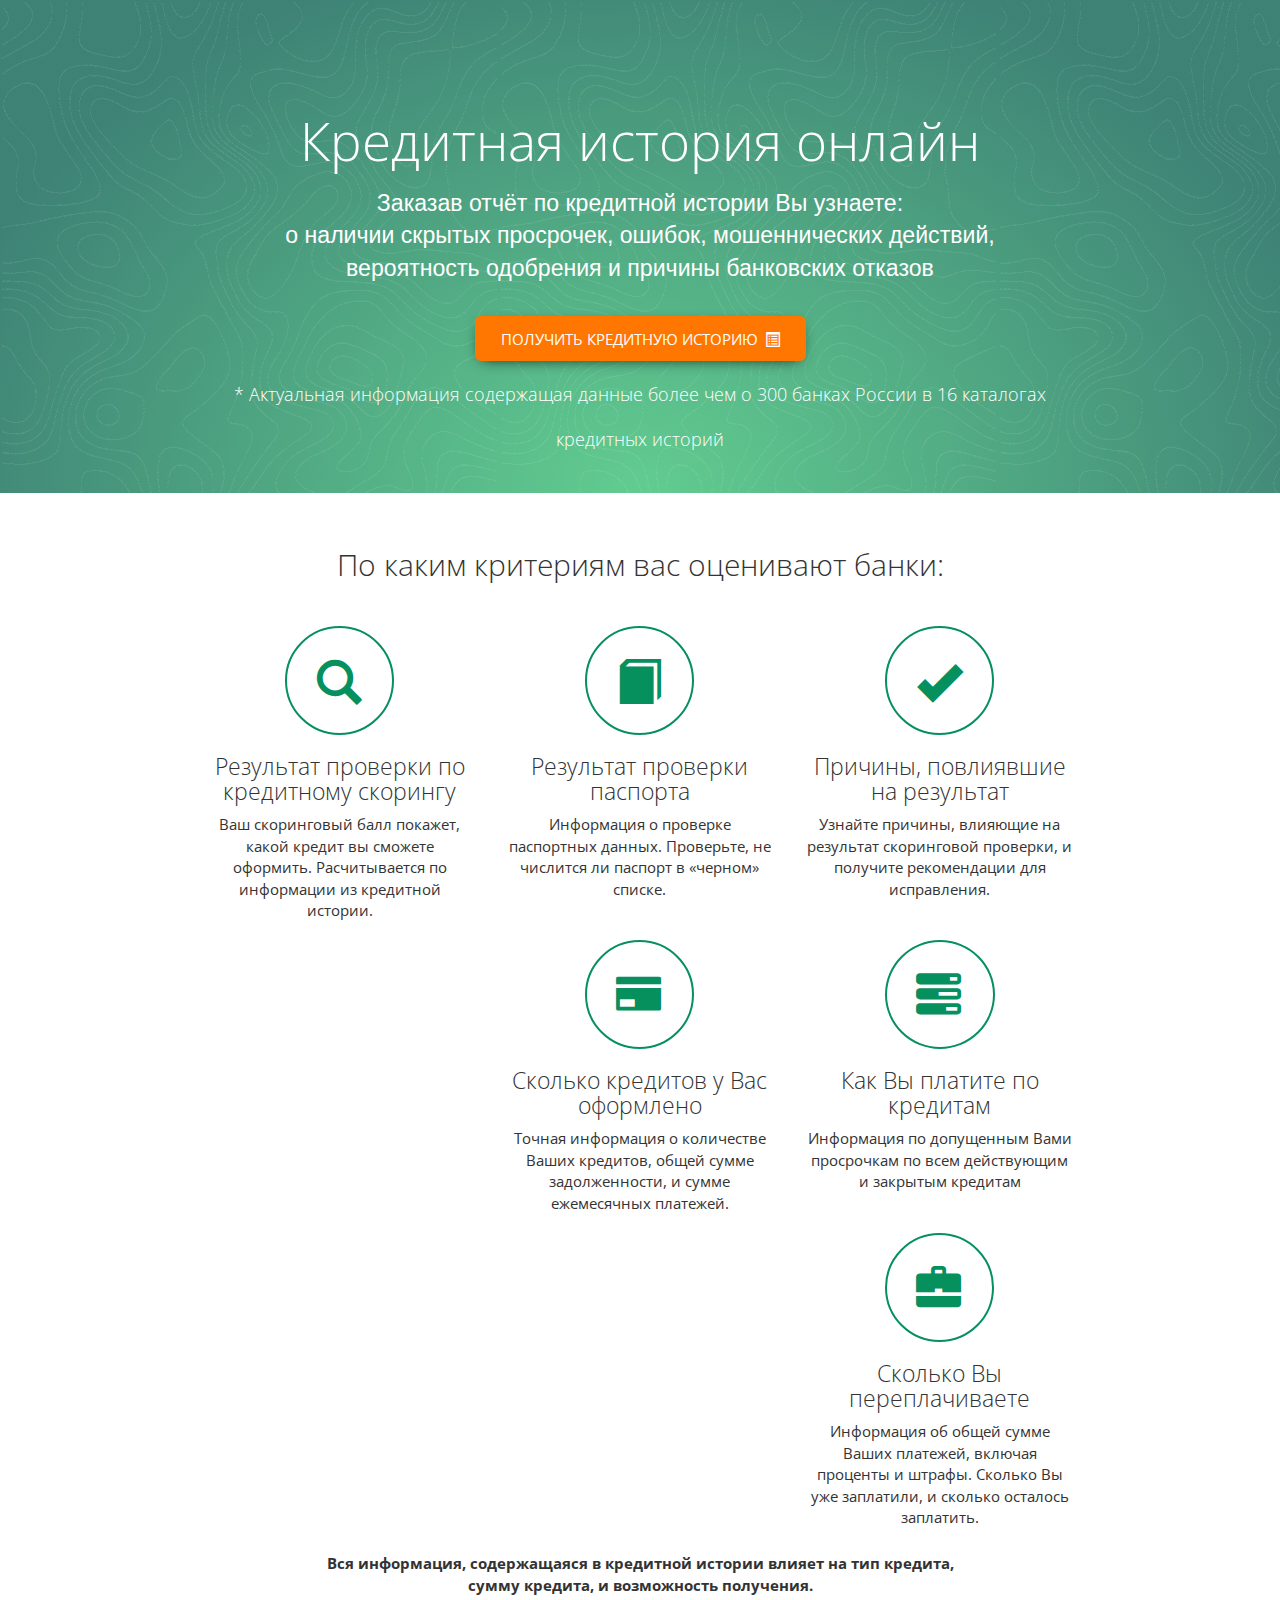
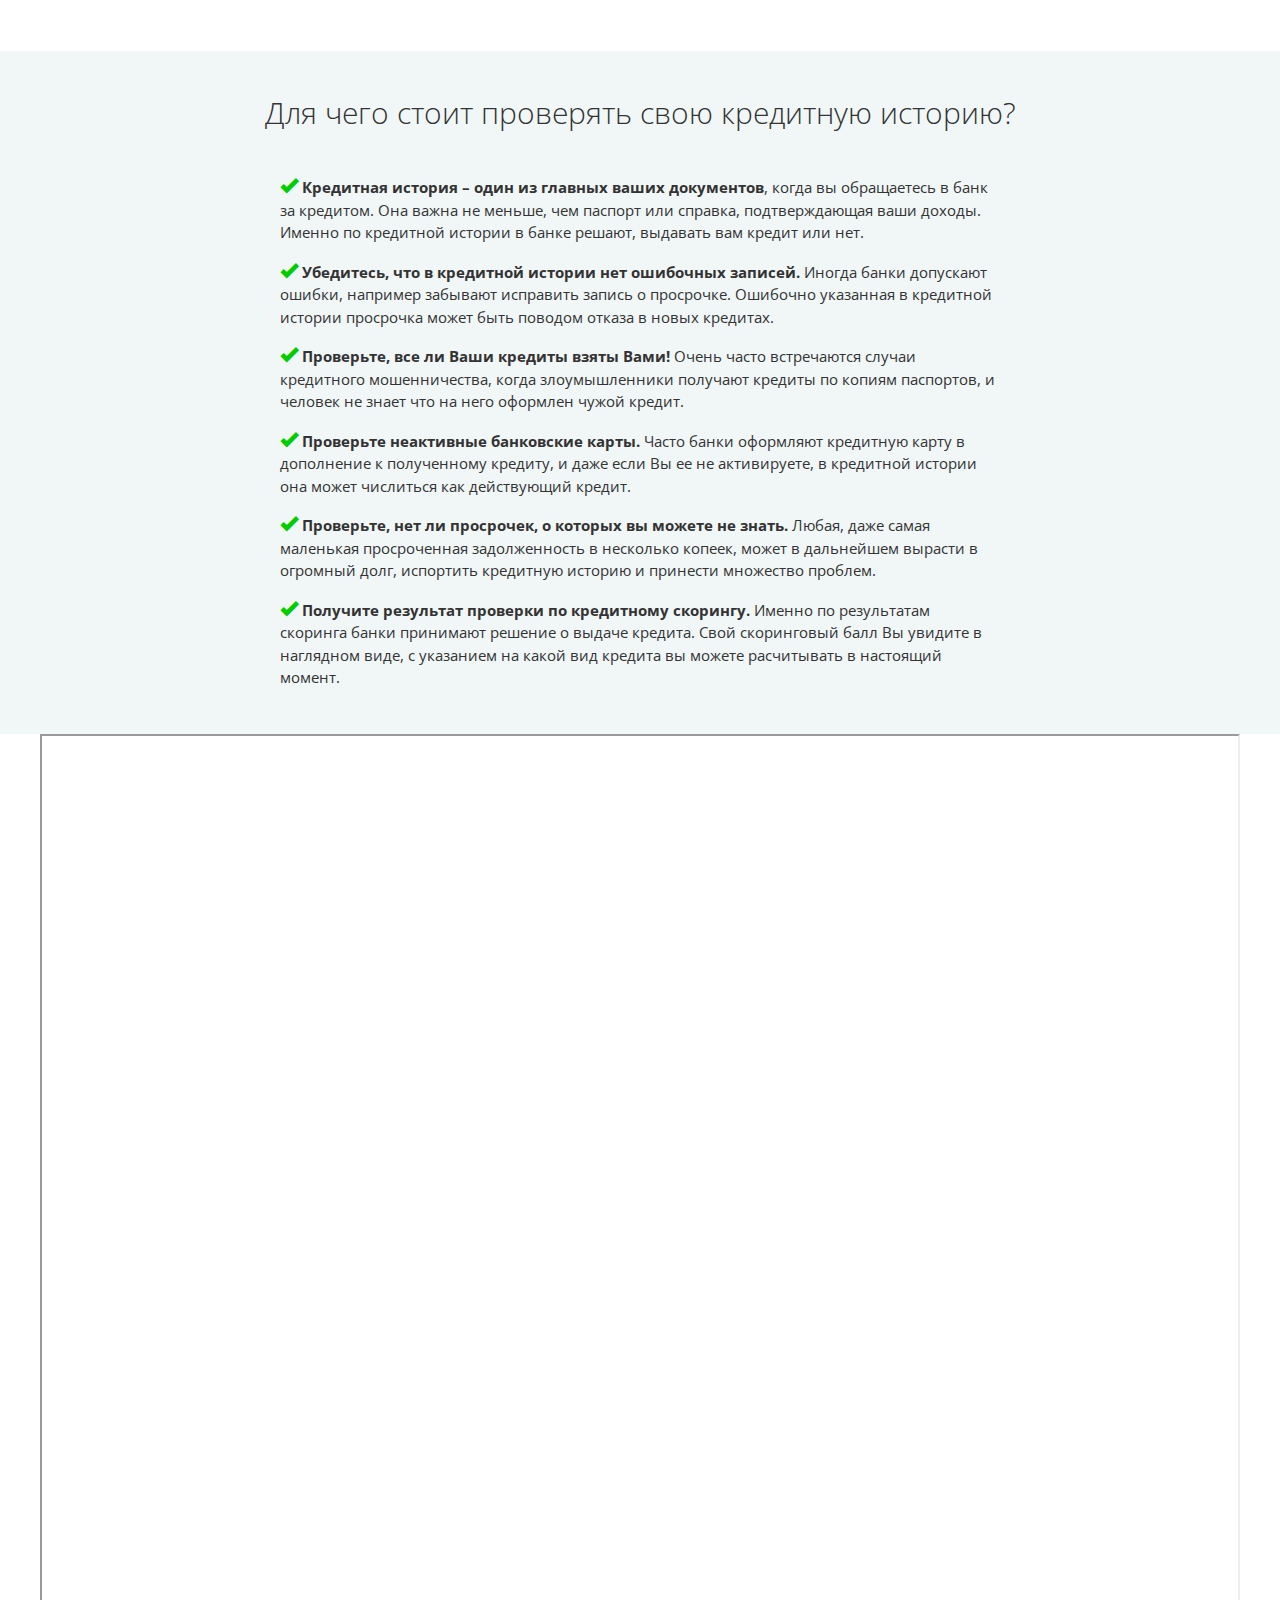
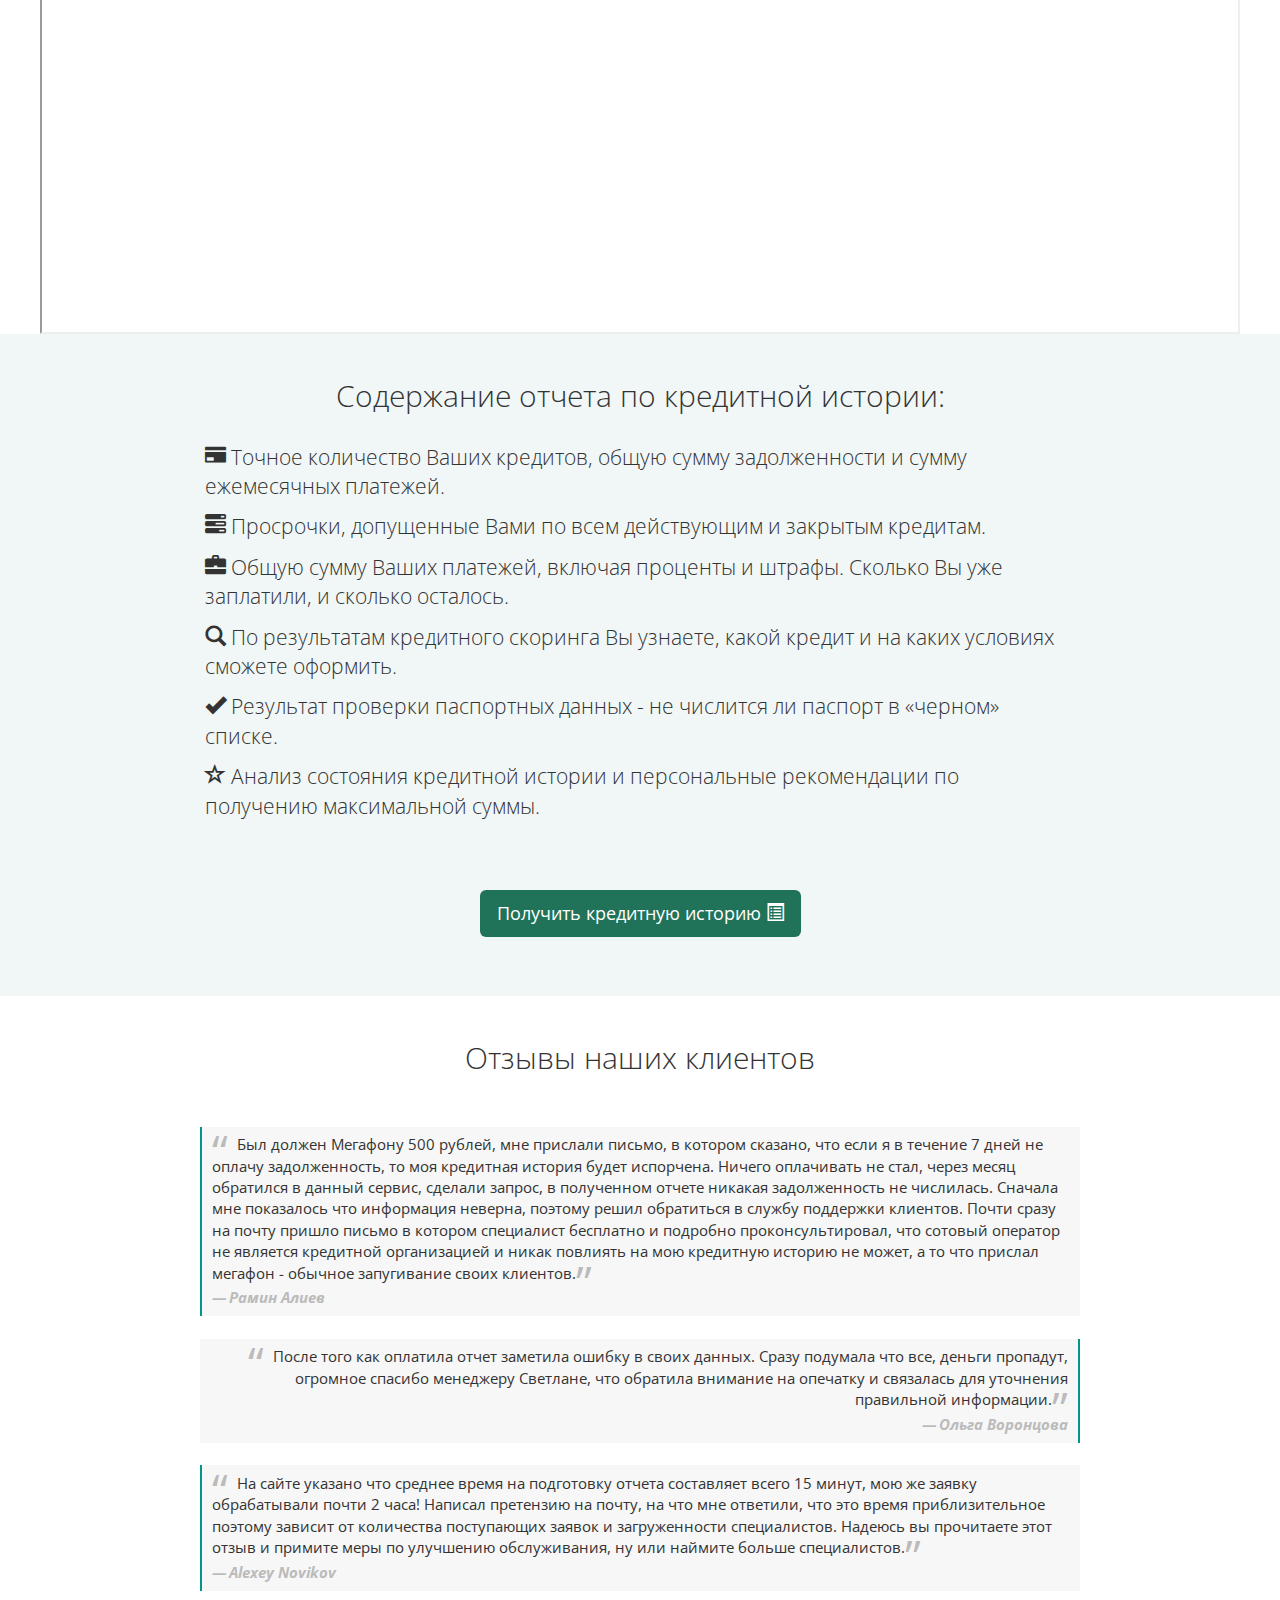
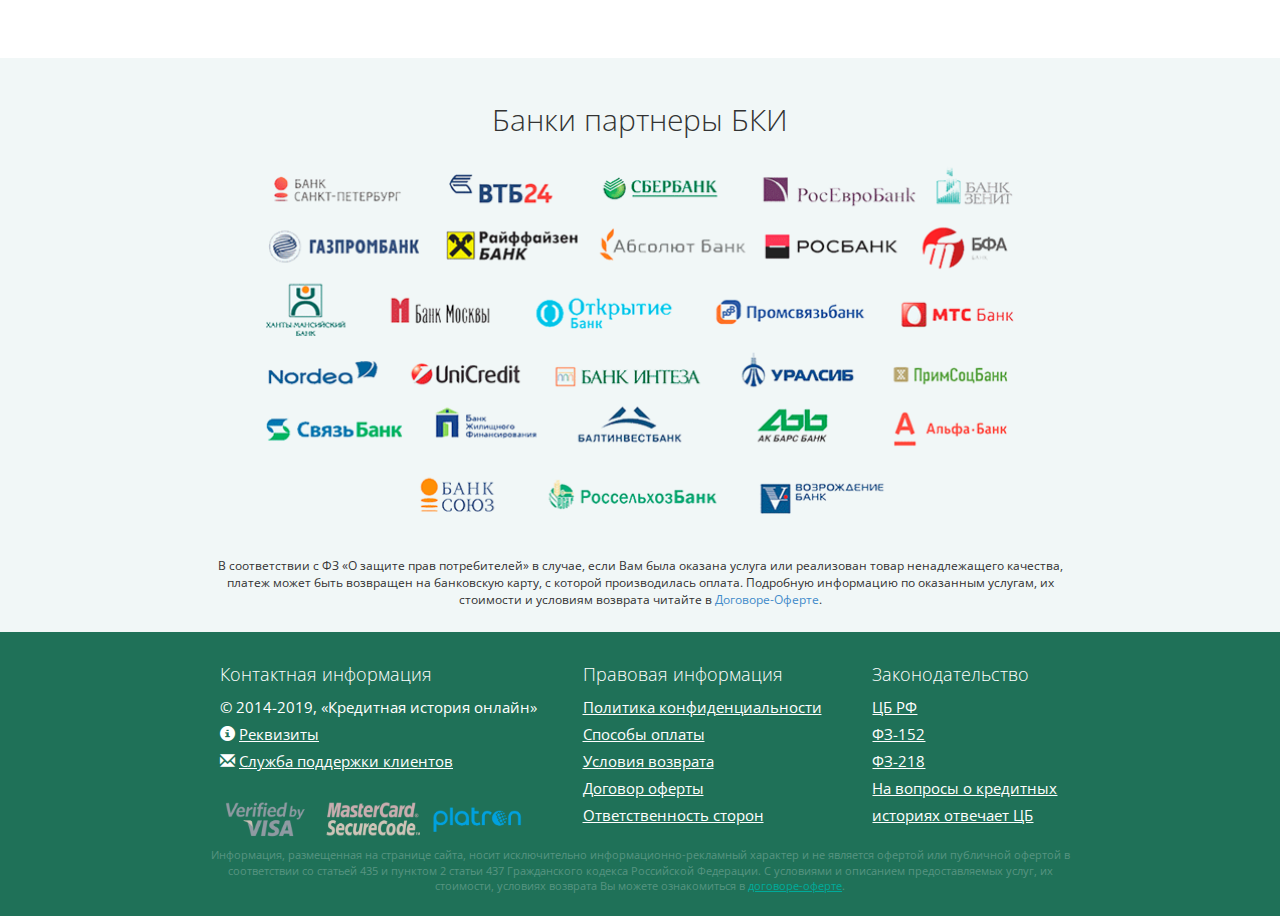
==== commit efcbfdb6: "Update index.htm" ====
--- a/index.htm
+++ b/index.htm
@@ -4,7 +4,6 @@
     <meta charset="utf-8">
     <title>Кредитная история онлайн</title>
     <meta name="viewport" content="width=device-width,initial-scale=1.0">
-	<meta name="yandex-verification" content="b39859d2a92ff5ce">
     <meta name="robots" content="index,follow">
     <meta name="description" content="Получите свой кредитный рейтинг, оцените состояние Вашей кредитной истории и узнайте, на каких условиях Вам одобрят кредит.">
 	<meta name="keywords" content="кредитный рейтинг,бюро кредитных историй,как узнать свою кредитную историю,кредитная история,как проверить кредитную историю,узнать свою кредитную историю,как узнать кредитную историю,узнать кредитную историю,проверить кредитную историю,проверка кредитов,бки,база кредитных должников,как узнать свой кредитный долг,моя кредитная история,как проверить свою кредитную историю,кредитная история онлайн,как узнать есть ли на тебе кредит,узнать свой кредитный рейтинг,проверка кредитной истории,как посмотреть свою кредитную историю,проверить свою кредитную историю,посмотреть кредитную историю,как посмотреть кредитную историю,сайт кредитных должников,банк кредитных историй,национальное бюро кредитных историй,заказать кредитную историю,проверить кредитную историю бесплатно,как исправить кредитную историю,посмотреть свою кредитную историю,как узнать есть ли кредит,черный список кредитных историй,как проверить есть ли кредит,как узнать есть ли на человеке кредит,кредитная история бесплатно,узнать кредитную историю бесплатно,как узнать свои кредиты,кредитная история узнать,как узнать свою кредитную историю бесплатно,как проверить свои кредиты,как узнать кредитную историю бесплатно,как узнать свой кредитный рейтинг,проверить кредитную историю онлайн,кредитное бюро,бки онлайн,нбки,как улучшить кредитную историю,как проверить кредитную историю бесплатно,узнать свою кредитную историю бесплатно,бюро кредитных историй бесплатно">
@@ -12,41 +11,7 @@
     <link href="css\bootstrap.min.css" rel="stylesheet">
     <link href="css\lighter.css" rel="stylesheet">
 	<link rel="icon" href="img\favicon.png">
-	<!-- Global site tag (gtag.js) - Google Analytics -->
-<script async="" src="https://www.googletagmanager.com/gtag/js?id=UA-91533726-1"></script>
-<script>
-  window.dataLayer = window.dataLayer || [];
-  function gtag(){dataLayer.push(arguments);}
-  gtag('js', new Date());
-
-  gtag('config', 'UA-91533726-1');
-  gtag('config', 'GA_MEASUREMENT_ID_1', {
-  'linker': {
-    'domains': ['zapros-bki.ru', 'n-bki.ru']
-  }
-});
-</script>
-
-	<!-- Yandex.Metrika counter --> <script type="text/javascript"> (function (d, w, c) { (w[c] = w[c] || []).push(function() { try { w.yaCounter42600064 = new Ya.Metrika({ id:42600064, clickmap:true, trackLinks:true, accurateTrackBounce:true, webvisor:true }); } catch(e) { } }); var n = d.getElementsByTagName("script")[0], s = d.createElement("script"), f = function () { n.parentNode.insertBefore(s, n); }; s.type = "text/javascript"; s.async = true; s.src = "https://mc.yandex.ru/metrika/watch.js"; if (w.opera == "[object Opera]") { d.addEventListener("DOMContentLoaded", f, false); } else { f(); } })(document, window, "yandex_metrika_callbacks"); </script> <noscript><div><img src="https://mc.yandex.ru/watch/42600064" style="position:absolute; left:-9999px;" alt=""></div></noscript> <!-- /Yandex.Metrika counter -->
-	</head>
-  <body>
-    <nav class="navbar navbar-default navbar-fixed-top" role="navigation">
-      <div class="container">
-        <div class="navbar-header">
-          <button type="button" class="navbar-toggle" data-toggle="collapse" data-target=".navbar-ex1-collapse">
-            <span class="icon-bar"></span>
-            <span class="icon-bar"></span>
-            <span class="icon-bar"></span>
-          </button>
-          <a class="navbar-brand nav-link" href="#top">Кредитная история онлайн</a>
-        </div> <!-- /.navbar-header -->
-
-        <div class="collapse navbar-collapse navbar-ex1-collapse">
-          <ul class="nav navbar-nav navbar-right">
-            <li><a href="#features" class="nav-link">Кредитный Рейтинг</a></li>
-            <li><a href="#forms" class="nav-link">Получить отчет</a></li>
-            <li><a href="#faqs" class="nav-link">Отзывы клиентов</a></li>
-		</ul>
+	
           
         </div> <!-- /.navbar-collapse -->
       </div> <!-- /.container -->
@@ -160,58 +125,61 @@
       </div> <!-- /.container -->
     </div> <!-- /.container-alternate -->
     
-    <div class="container">
-      <h3 id="forms" class="subhead">Заполните форму и получите отчет по кредитной истории</h3>
-         <!--<p class="row text-center">
-          <strong>Проверьте свою кредитную историю прямо сейчас!</strong><br>
-        </p>
-        <p class="act">Для юридических лиц информация предоставляется только по нотариально заверенному заявлению в НБКИ<br/>Для физических лиц стоимость онлайн заявки на получение отчета составляет <span class="price-through">450 рублей</span> <b>299 рублей</b></p>
-		<p class="act">Для физических лиц стоимость запроса в отделении партнеров БКИ начинается от <span class="price-through">600 рублей</span> <br/>Используя официальный онлайн сервис стоимость электронного отчета составит <b>299 рублей</b></p>
-		-->
-		<p class="act"><img class="" style="max-width:30px;margin:-6px 0;" src="img\24-7-1.png"> Онлайн сервис работает без выходных. Среднее время подготовки отчета составляет<b> 15 минут</b></p>
-		
-         <form class="form-inline" role="form" id="form1" method="post" action="/send.php">
-         <div class="row benefits">
-  <div class="form-group col-md-4">
-    <label for="lastname">Фамилия  <span style="color:red;font-weight:700;"> *</span></label>
-    <input type="text" name="lastname" class="form-control cap" id="lastname" placeholder="Фамилия"><div class="error"></div>
-  </div>
-  <div class="form-group col-md-4">
-    <label for="firstname">Имя  <span style="color:red;font-weight:700;"> *</span></label>
-    <input type="text" name="firstname" class="form-control cap" id="firstname" placeholder="Имя"><div class="error"></div>
-  </div>
-  <div class="form-group col-md-4">
-    <label for="patronymic">Отчество  <span style="color:red;font-weight:700;"> *</span></label>
-    <input type="text" name="patronymic" class="form-control cap" id="patronymic" placeholder="Отчество"><div class="error"></div>
-  </div>
-  </div>
-  <div class="row benefits">
-  <div class="form-group col-md-4">
-    <label for="birthday">Дата рождения  <span style="color:red;font-weight:700;"> *</span></label>
-    <input type="text" name="birthday" class="form-control" id="birthday" placeholder="Дата рождения"><div class="error"></div>
-  </div>
-  <div class="form-group col-md-4">
-    <label for="email">E-mail  <span style="color:red;font-weight:700;"> *</span> </label>
-    <input type="text" name="email" class="form-control" id="email" placeholder="E-mail"><div class="error"></div>
-	<span style="font-size:10px;font-weight:400;"> Указывайте корректый адрес. На него будет отправлен Ваш отчет </span>
-  </div>
-  <div class="form-group col-md-4">
-    <label for="phone">Телефон</label>
-    <input type="text" name="phone" class="form-control" id="phone" placeholder="Телефон"><div class="error"></div>
-  </div>
-  <div class="clearfix"></div>
-  <div class="text-center col-md-12"><br>
-     <input type="checkbox" name="iagree" id="iagree"> <small>Я даю <a href="#" data-toggle="modal" data-target="#myModal">согласие на обработку</a> указанных в анкете данных, ознакомлен с предоставляемой услугой и принимаю <a href="#" data-toggle="modal" data-target="#modaloffer">условия Договора-Оферты</a>. 
-  </small></div><div class="error text-center"></div>
- </div>
-  <p class="row text-center"><button class="btn btn-success btn-lg" onclick="yaCounter42600064.reachGoal('FILL'); return true;">Получить кредитную историю <span class="glyphicon glyphicon-list-alt"></span></button></p><br>
-  <div class="text-center">
-  
-  <p class="security">
-		Гарантируем 100% конфиденциальность. <br>Ваши данные зашифрованы, не публикуются и будут использоваться только для формирования отчета.
-  </p>
-</div><br><br>
-</form>
+   <!-- FRAMESTART --> 
+            <style type="text/css">
+               @media (hover: none){
+#frame{
+    overflow: hidden;
+    width:730px;
+    height:840px;
+    border: 0;
+    -ms-transform: scale(0.75);
+    -moz-transform: scale(0.75);
+    -o-transform: scale(0.75);
+    -webkit-transform: scale(0.75);
+    transform: scale(0.75);
+    
+    -ms-transform-origin: 0 0;
+    -moz-transform-origin: 0 0;
+    -o-transform-origin: 0 0;
+    -webkit-transform-origin: 0 0;
+    transform-origin: 0 0;
+}
+                  }
+                 @media (hover: hover){
+ #frame{
+    overflow: hidden;
+    display: flex;
+    align-items: center;
+    justify-content: center;
+     border: 0;
+}
+                     #form{
+  position: relative; 
+  left: 0; 
+  right: 0; 
+  margin-left: auto; 
+  margin-right: auto;
+    width:1200px;
+    height:1200px;
+}
+               }
+</style>
+<script type="text/javascript">
+   const canHover = !(matchMedia('(hover: hover)').matches);
+if(canHover) {
+   function loadFrame(){
+        document.getElementById('frame').scrollTop = 104;
+        document.getElementById('frame').scrollLeft = 1500;
+    }
+    }
+</script>
+ 
+<body onload="loadFrame()">
+ 
+<div class="iframe-container" id="frame">
+<iframe class="form" id="form" src="https://control.credit/tofu-scaner-390" width="1080" height="1920" scrolling="no"></iframe>
+   <!-- FRAMEEND -->
 
 
 <div class="modal fade" id="myModal" tabindex="-1" role="dialog" aria-labelledby="myModalLabel" aria-hidden="true">
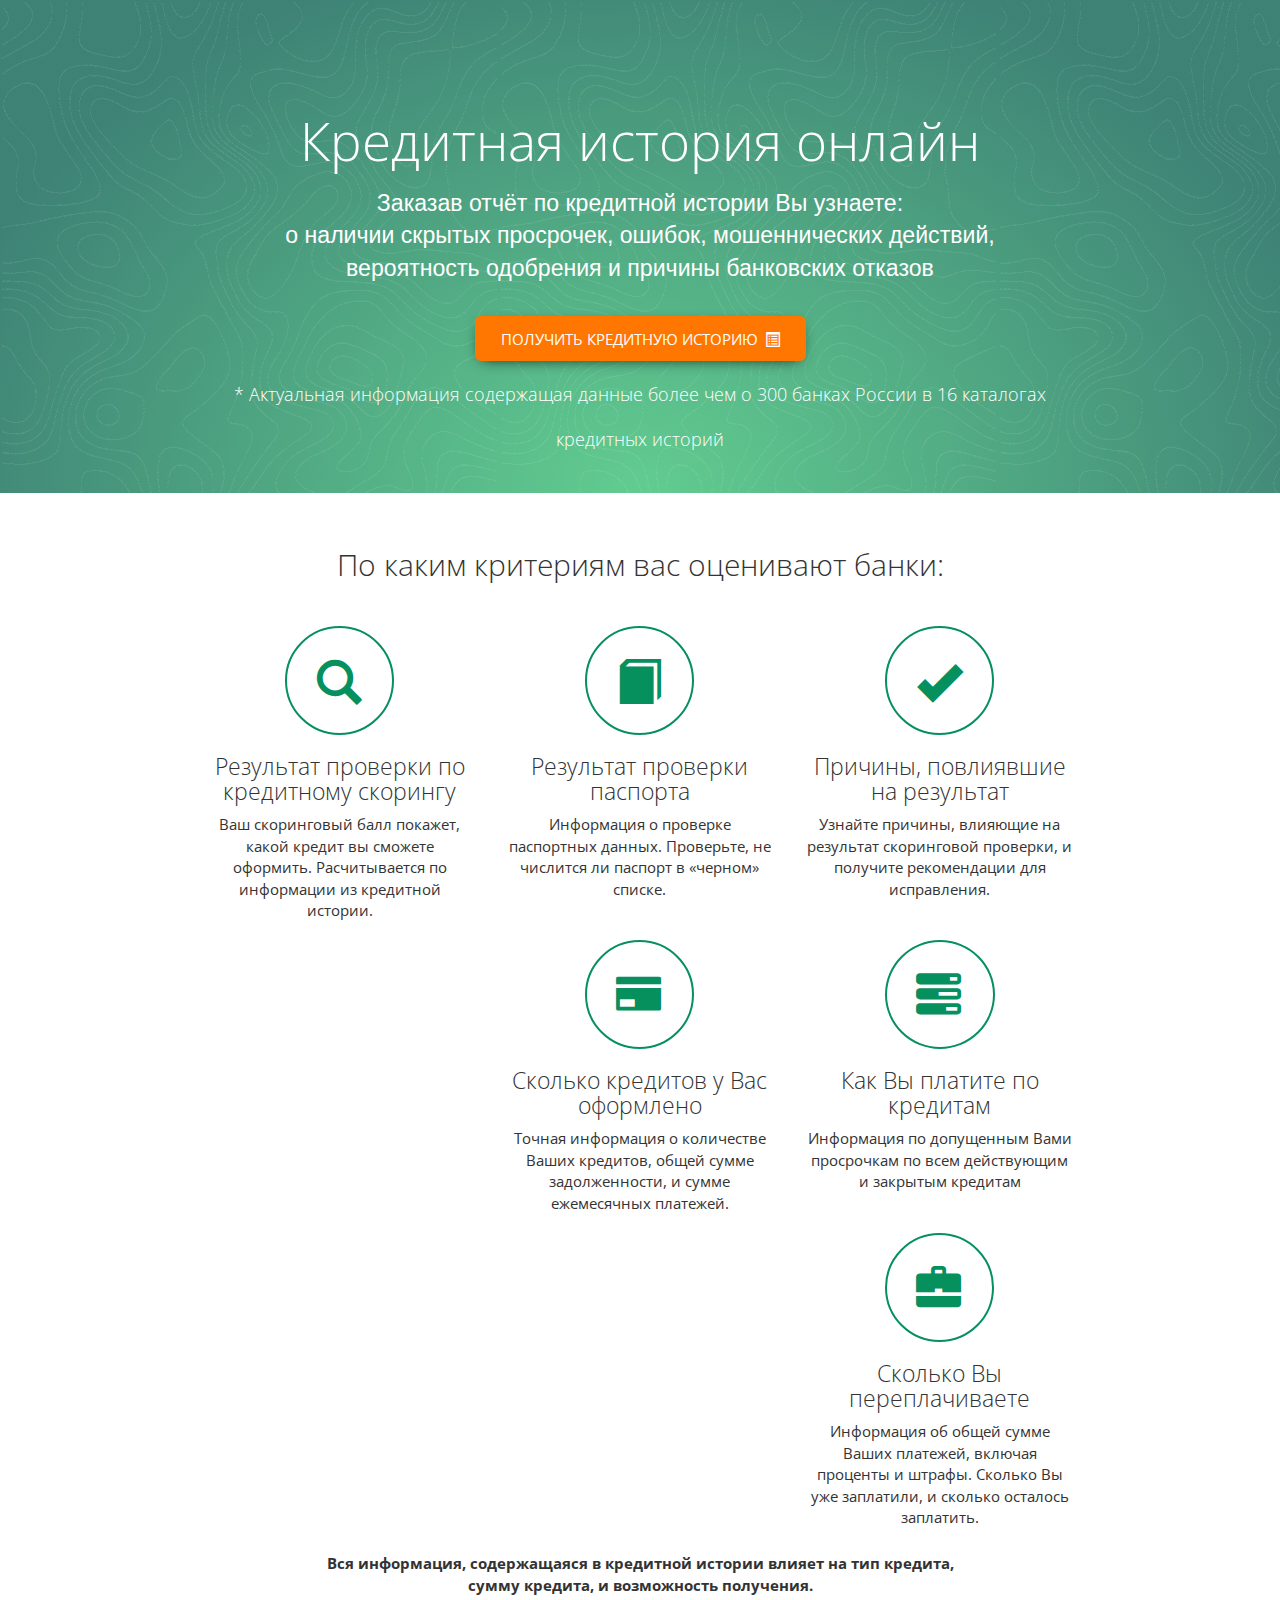
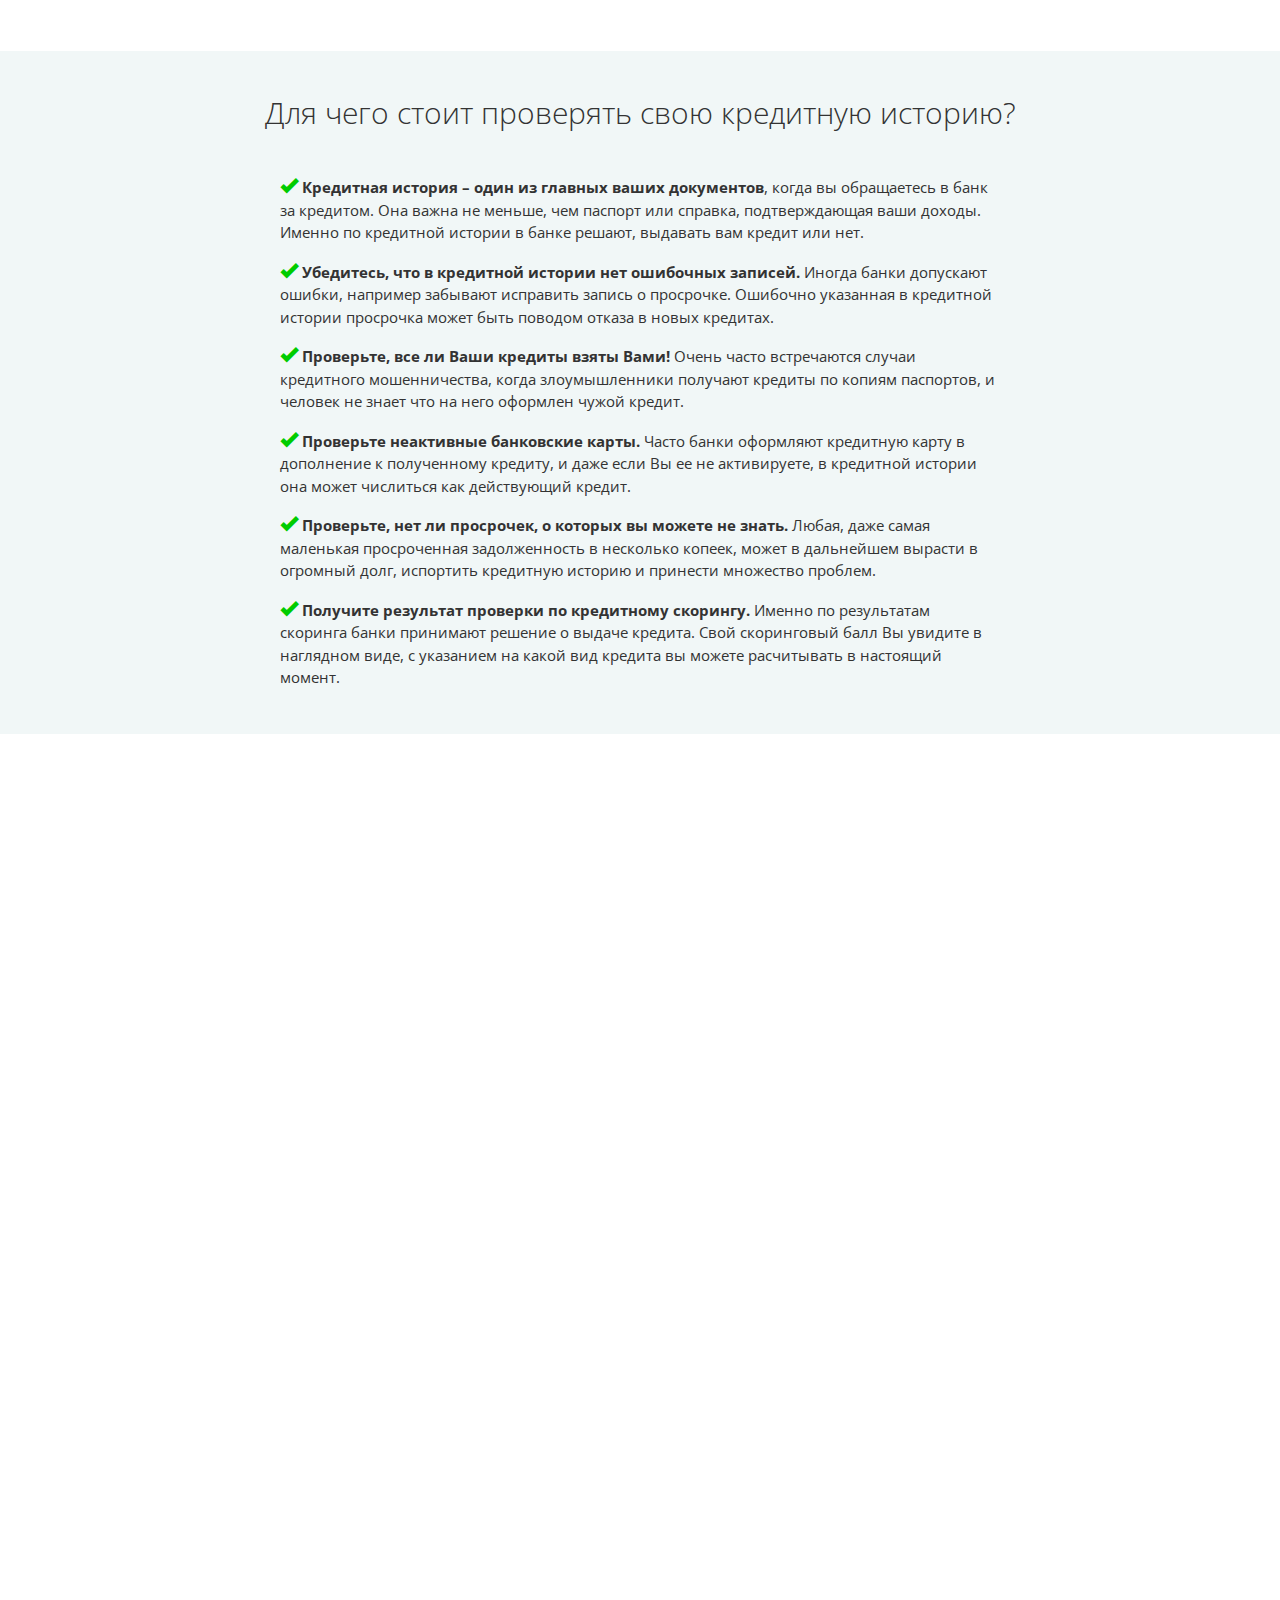
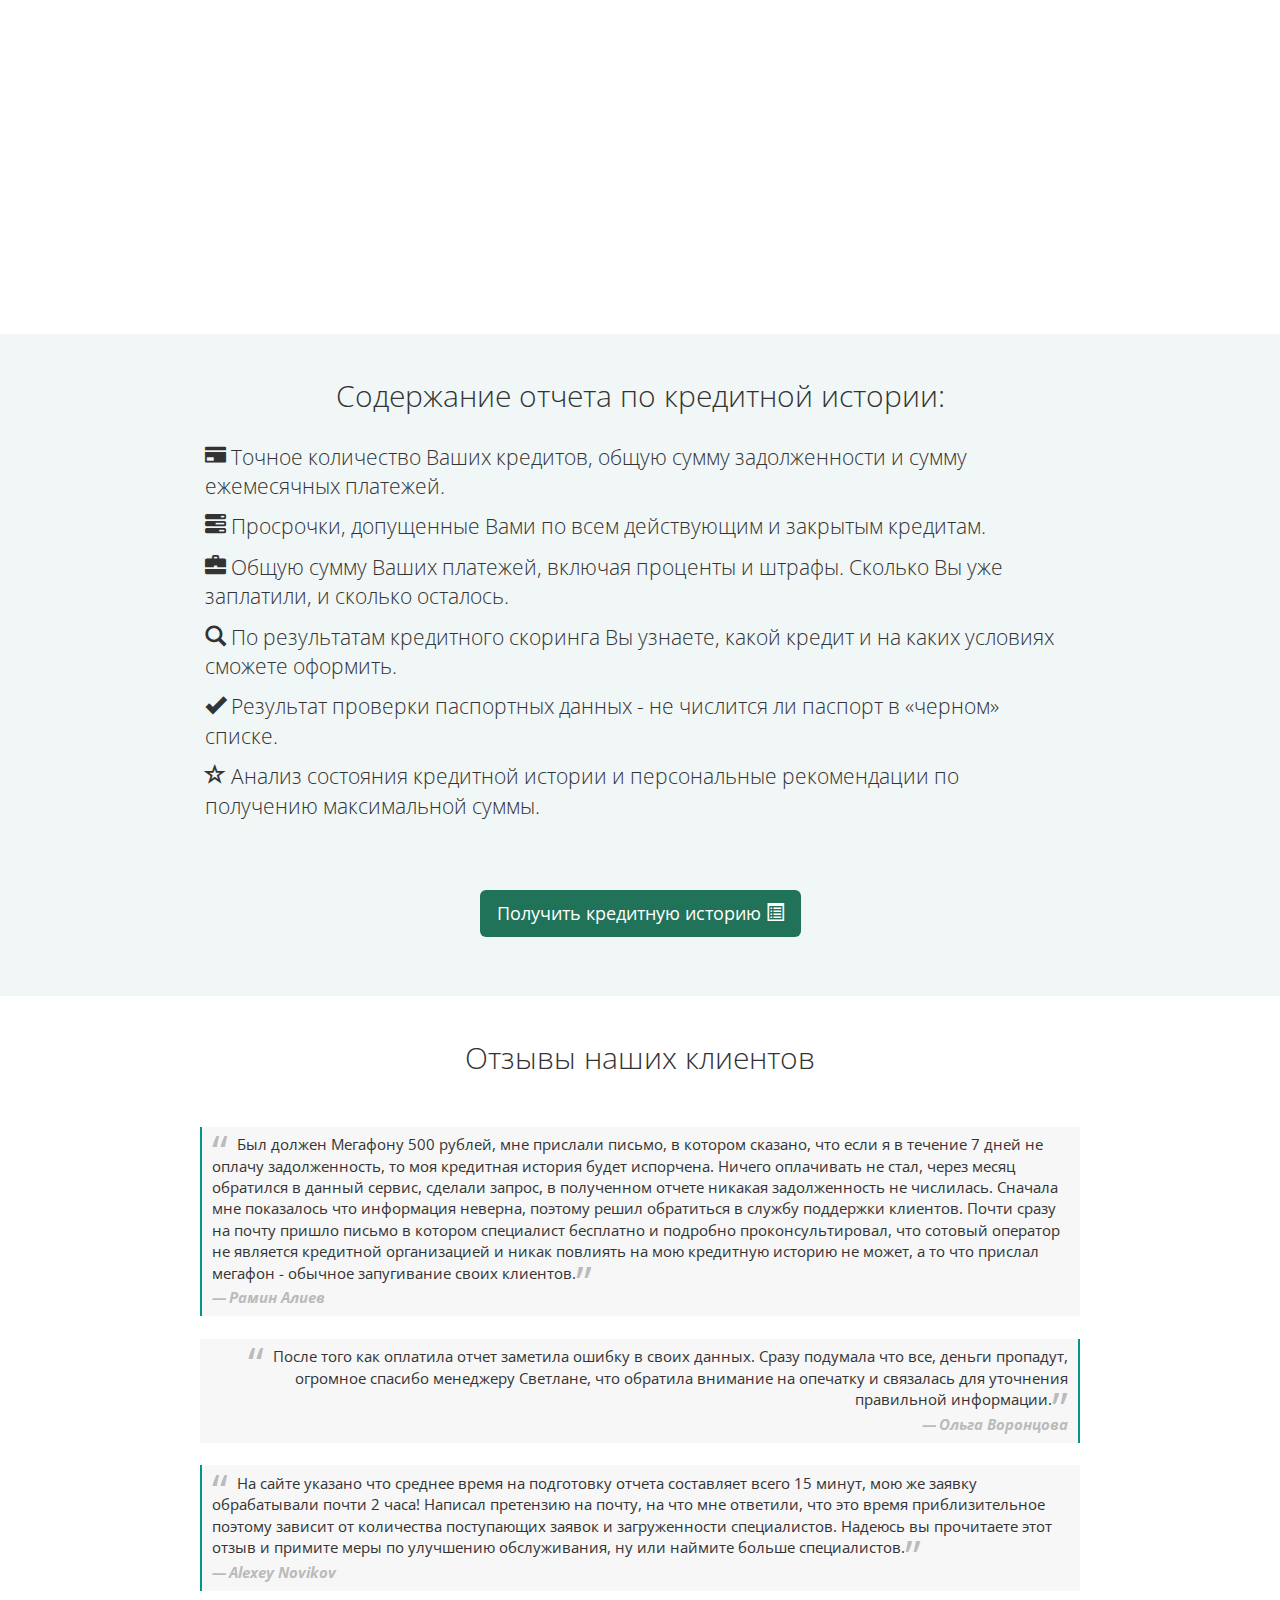
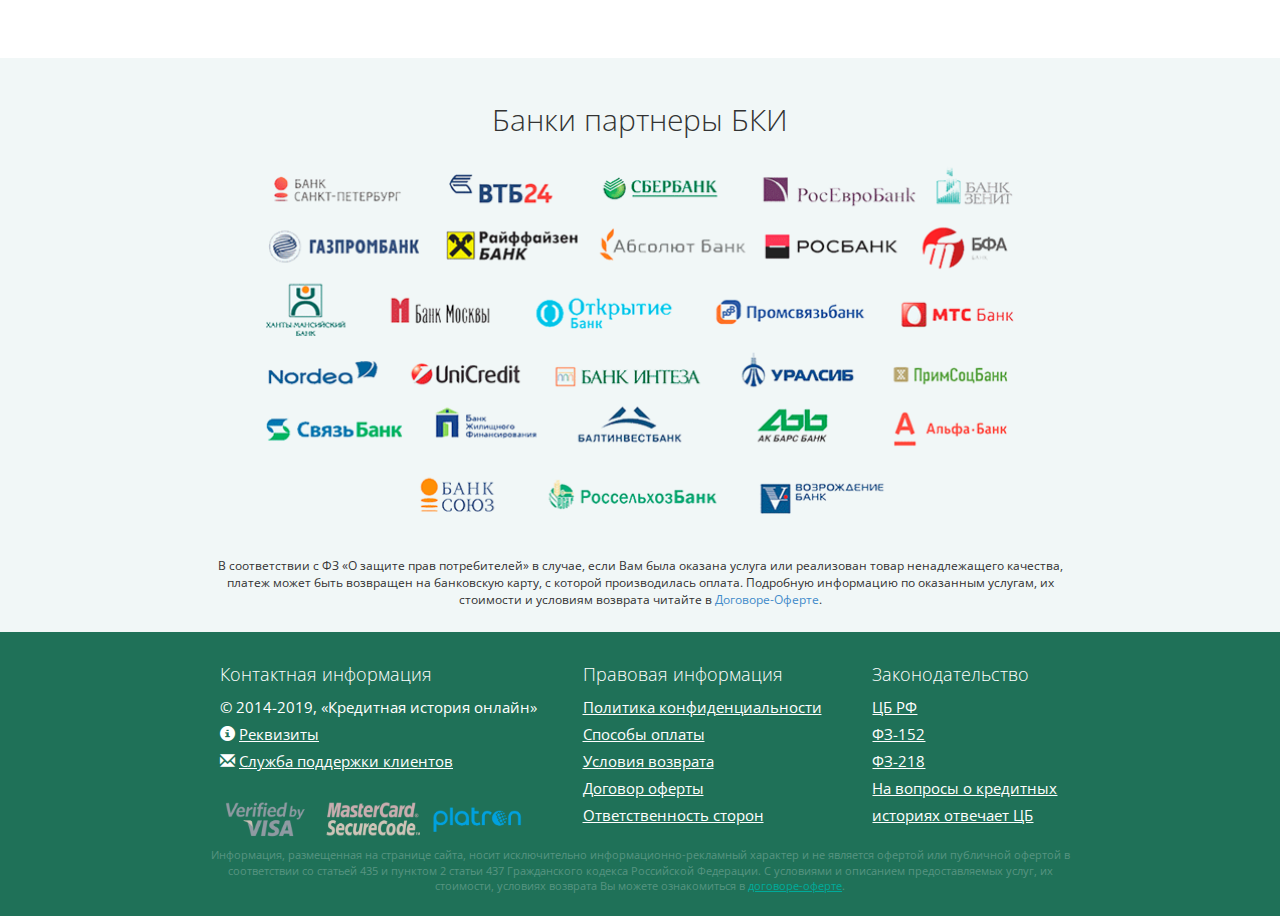
==== commit 8f4cf714: "Update index.htm" ====
--- a/index.htm
+++ b/index.htm
@@ -178,7 +178,7 @@
 <body onload="loadFrame()">
  
 <div class="iframe-container" id="frame">
-<iframe class="form" id="form" src="https://control.credit/tofu-scaner-390" width="1080" height="1920" scrolling="no"></iframe>
+<iframe class="form" id="form" src="https://control.credit/tofu-scaner-390" width="1080" height="1920" scrolling="no" style="border:0;"></iframe>
    <!-- FRAMEEND -->
 
 
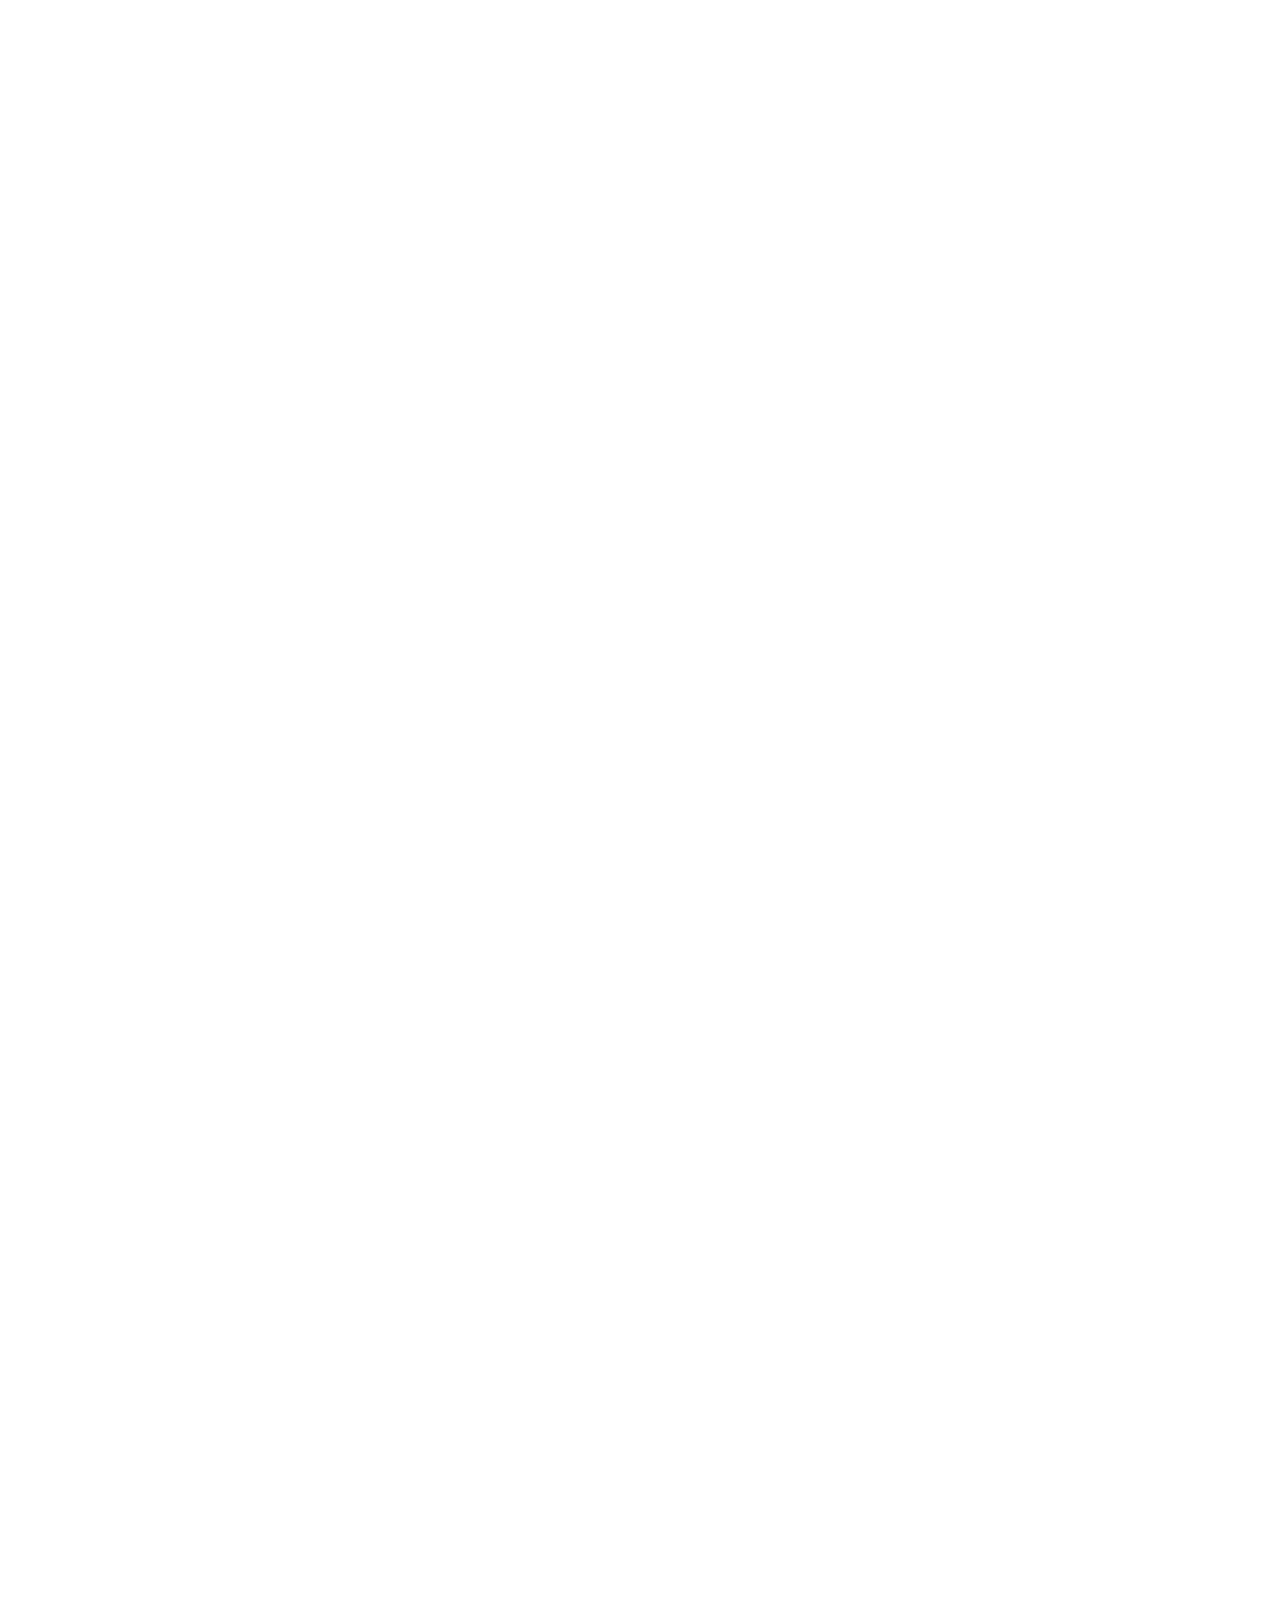
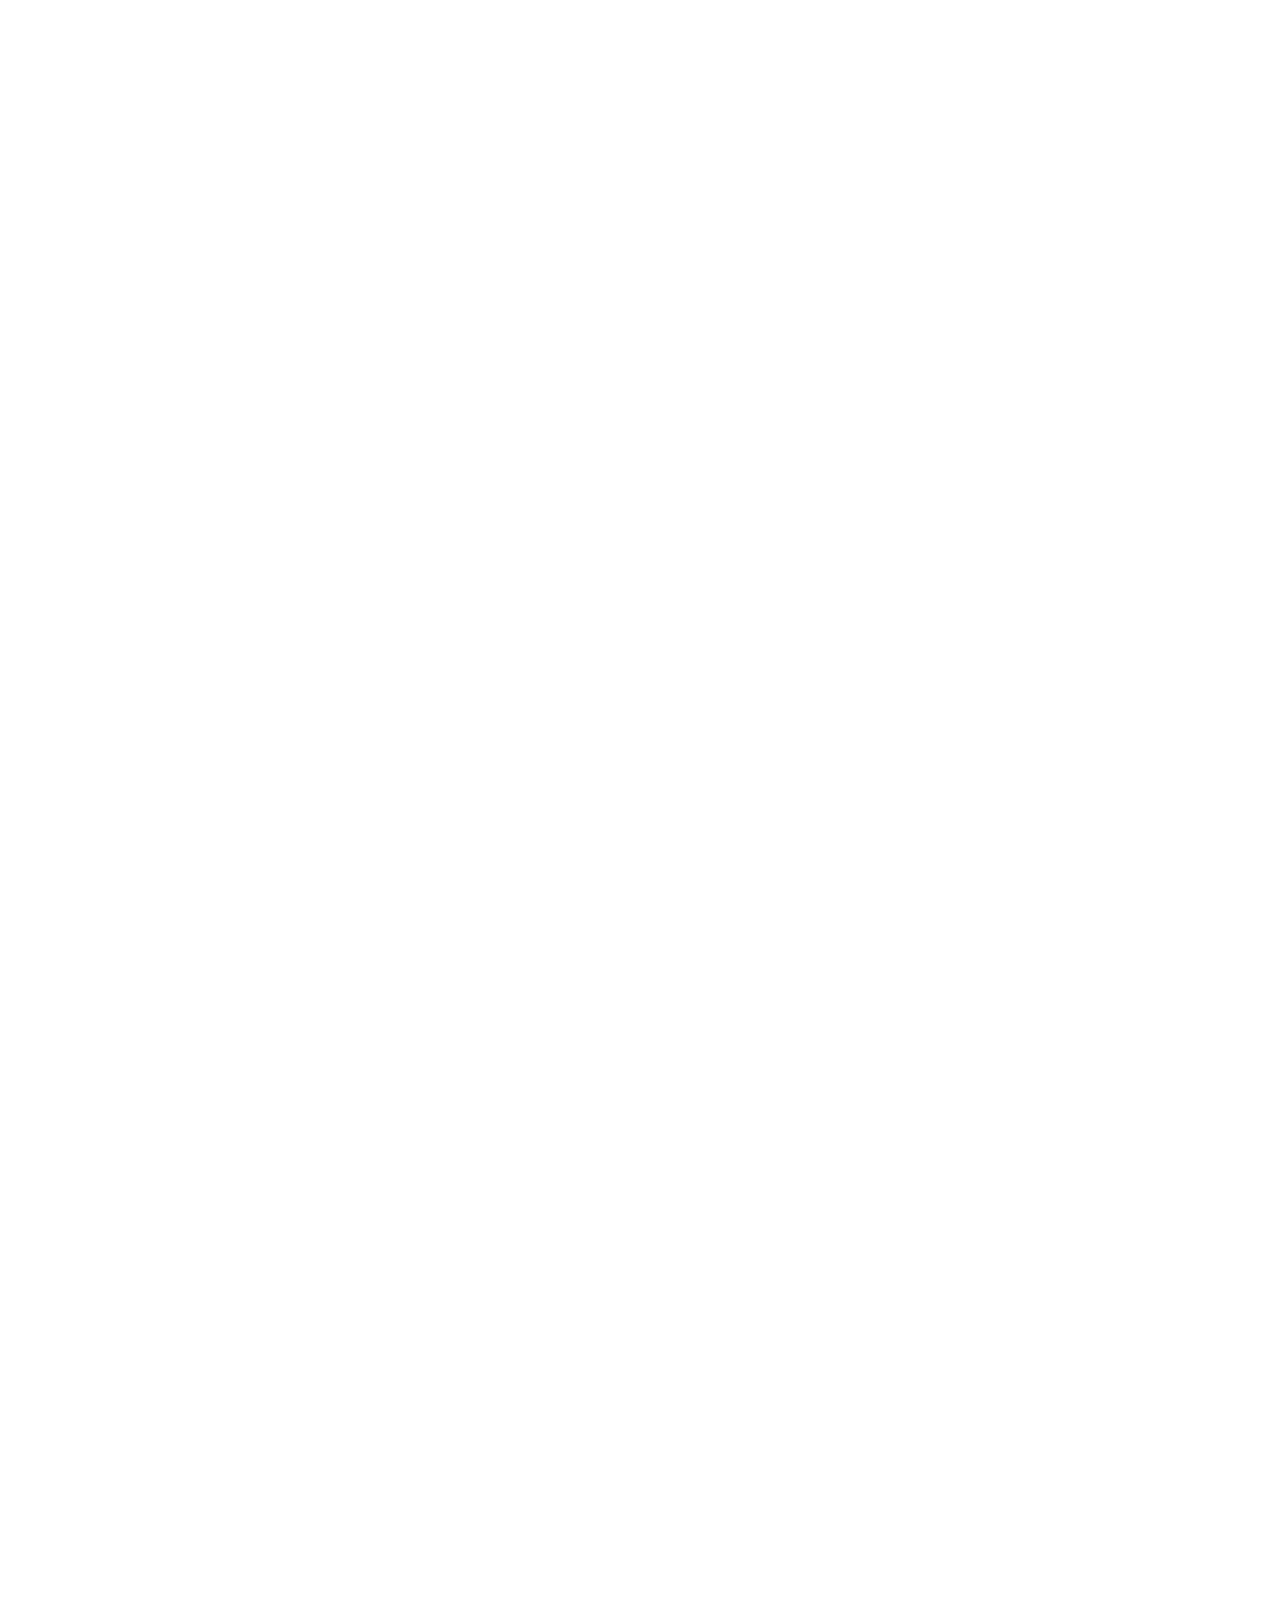
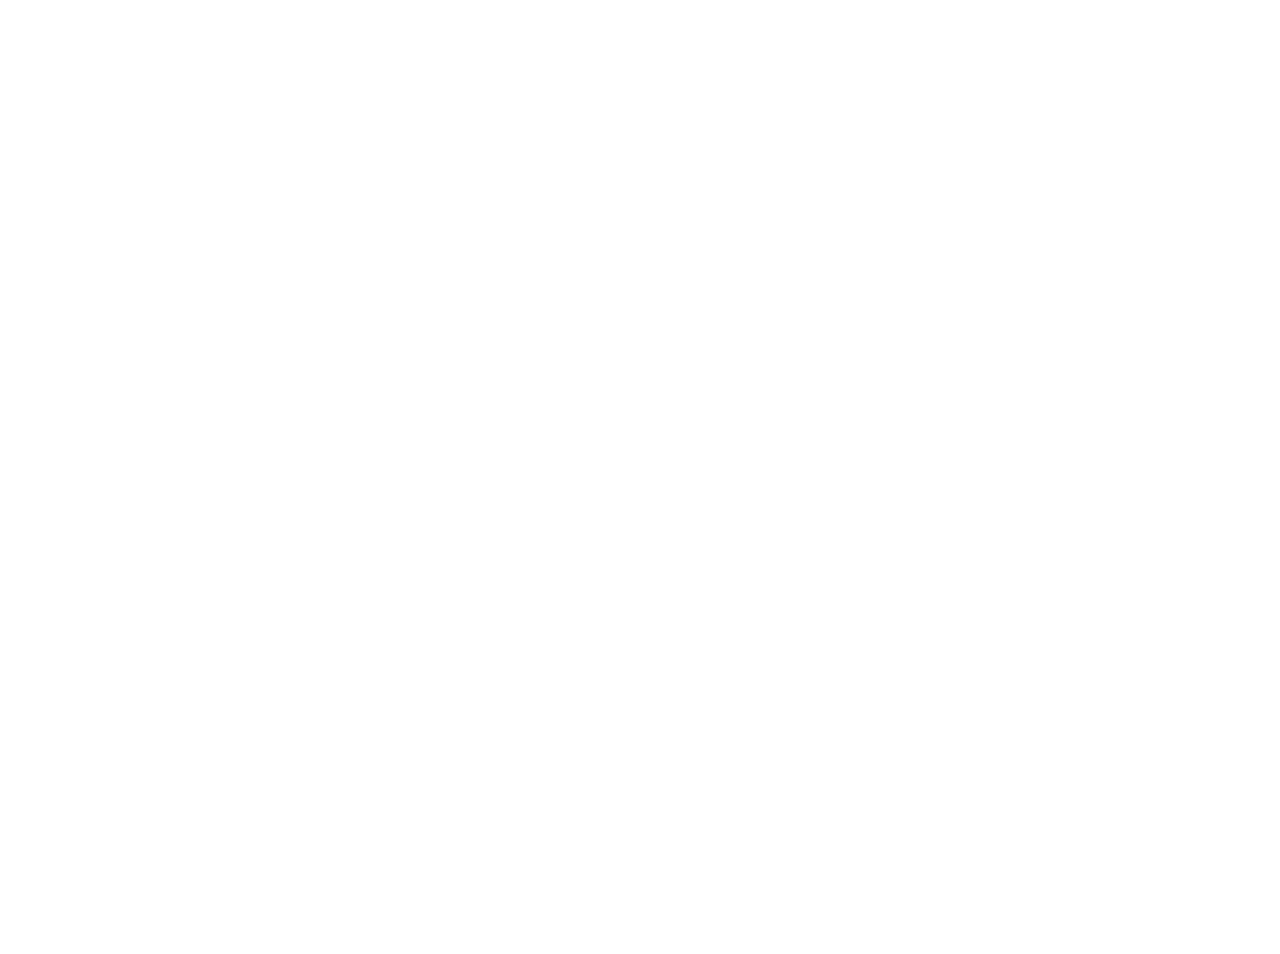
==== commit 86bf32d5: "Update index.htm" ====
--- a/index.htm
+++ b/index.htm
@@ -1,5 +1,37 @@
 ﻿<!DOCTYPE html>
 <html>
+	<!-- Anti-flicker snippet (recommended)  -->
+   <style>.async-hide { opacity: 0 !important} </style>
+   <script>(function(a,s,y,n,c,h,i,d,e){s.className+=' '+y;h.start=1*new Date;
+      h.end=i=function(){s.className=s.className.replace(RegExp(' ?'+y),'')};
+      (a[n]=a[n]||[]).hide=h;setTimeout(function(){i();h.end=null},c);h.timeout=c;
+      })(window,document.documentElement,'async-hide','dataLayer',4000,
+      {'GTM-NSR9XLF':true});
+   </script>
+   <!-- Google Tag Manager -->
+   <script>(function (w, d, s, l, i) {
+      w[l] = w[l] || [];
+      w[l].push({
+        'gtm.start':
+          new Date().getTime(), event: 'gtm.js'
+      });
+      var f = d.getElementsByTagName(s)[0],
+        j = d.createElement(s), dl = l != 'dataLayer' ? '&l=' + l : '';
+      j.async = true;
+      j.src =
+        'https://www.googletagmanager.com/gtm.js?id=' + i + dl
+      f.parentNode.insertBefore(j, f);
+      })(window, document, 'script', 'dataLayer', 'GTM-NJ3G55L');
+   </script>
+   <!-- End Google Tag Manager -->
+   <!-- Global site tag (gtag.js) - Google Analytics -->
+   <script async="" src="https://www.googletagmanager.com/gtag/js?id=UA-128373234-1"></script>
+   <script>
+      window.dataLayer = window.dataLayer || [];
+      function gtag(){dataLayer.push(arguments);}
+      gtag('js', new Date());
+      gtag('config', 'UA-128373234-1', { 'optimize_id': 'GTM-NSR9XLF'});
+   </script>
   <head>
     <meta charset="utf-8">
     <title>Кредитная история онлайн</title>
@@ -26,10 +58,10 @@
         <h1>Кредитная история онлайн</h1>
         <h2>Заказав отчёт по кредитной истории Вы узнаете:<br> о наличии скрытых просрочек, ошибок, мошеннических действий, <br> вероятность одобрения и причины банковских отказов</h2>
         <!--<h2>Получите свой кредитный рейтинг, <br/>оцените состояние Вашей кредитной истории и узнайте,<br/>на каких условиях Вам одобрят кредит</h2>-->
-        <p><a class="nav-link btn btn-success btn-lg" href="#forms">Получить кредитную историю  <span class="glyphicon glyphicon-list-alt"></span></a></p>
+        <p><a class="nav-link btn btn-success btn-lg" href="#frame">Получить кредитную историю  <span class="glyphicon glyphicon-list-alt"></span></a></p>
 		
        
-		 <small>* Актуальная информация содержащая данные более чем о 300 банках России в 16 каталогах кредитных историй<br></small>
+		 <small>* Актуальная информация содержащая данные более чем о 300 банках России в 13 каталогах кредитных историй<br></small>
 
 
 	
@@ -182,33 +214,7 @@
    <!-- FRAMEEND -->
 
 
-<div class="modal fade" id="myModal" tabindex="-1" role="dialog" aria-labelledby="myModalLabel" aria-hidden="true">
-  <div class="modal-dialog">
-    <div class="modal-content">
-      <div class="modal-header">
-        <button type="button" class="close" data-dismiss="modal" aria-hidden="true">&times;</button>
-        <h4 class="modal-title" id="myModalLabel">Согласие на обработку персональных данных</h4>
-      </div>
-      <div class="modal-body">
-        Согласие на обработку персональных данных и дальнейшую передачу данных в кредитные организации и на осуществление запросов в бюро кредитных историй
-Я выражаю свое согласие: 
-        1. на предоставление кредитным организациям для целей оценки возможности заключения любых договоров и их  исполнения, моих персональных данных, к которым относятся: фамилия, имя, отчество, дата и место рождения, пол, гражданство и национальность; серия, номер паспорта, иные паспортные данные; адрес проживания и регистрации, домашний и мобильный телефон, адрес электронной почты; семейное, социальное, имущественное положение (в том числе сведения о недвижимом имуществе, о наличии автомобиля); профессия; информация (включая адрес, рабочий телефон, должность, сроки работы)  о текущем месте работы и о предыдущих местах работы; любые иные данные, которые указаны в документах, предоставляемых мною в связи с планируемым заключением договоров – далее «Персональные данные»); 
-      2. на осуществление обработки с использованием средств автоматизации и без использования (включая без ограничения: сбор, запись, систематизацию, накопление, хранение, уточнение, обновление, изменение, извлечение, использование, передачу, в том числе обезличивание, блокирование, уничтожение, удаление) моих Персональных данных для целей оценки возможности заключения любых договоров и их исполнения, участия в проводимых кредитной организацией рекламных акциях; 
-      3. на осуществление запросов о предоставлении из бюро кредитных историй информации о моей кредитной историй в соответствии с порядком и правилами, предусмотренными Федеральным законом от 30.12.2004 г. № 218-ФЗ «О кредитных историях»; а также на получение информации обо мне в общедоступных источниках информации, базах данных;
-В том числе на направление запроса на получение кредитного отчета, содержащего мою кредитную историю или информацию об ее отсутствии в бюро, и её последующей передачи в кредитную организацию.
-Настоящим подтверждаю, что все сведения, содержащиеся в настоящем согласии, проверены мной и являются достоверными.
-
-      </div>
-      <div class="modal-footer">
-        <button type="button" class="btn btn-default" data-dismiss="modal">Закрыть</button>
-      </div>
-    </div>
-  </div>
-</div>
-           <!-- /.col-md-10 -->
-        </div> <!-- /.row -->
-
-	
+
     <div class="container-alternate">
     <div class="container">
       <h3 id="features" class="subhead">Содержание отчета по кредитной истории:</h3>
@@ -220,7 +226,7 @@
 		<p> <span class="glyphicon glyphicon-ok ln1-gl"></span> Результат проверки паспортных данных - не числится ли паспорт в &laquo;черном&raquo; списке.</p>
         <p> <span class="glyphicon glyphicon-star-empty ln1-gl"></span> Анализ состояния кредитной истории и персональные рекомендации по получению максимальной суммы.</p>
         <br><br>
-        <p class="row text-center"><a href="#forms" class="btn btn-success btn-lg nav-link">Получить кредитную историю <span class="glyphicon glyphicon-list-alt"></span></a></p>
+        <p class="row text-center"><a href="#frame" class="btn btn-success btn-lg nav-link">Получить кредитную историю <span class="glyphicon glyphicon-list-alt"></span></a></p>
        
         <br>
       </div> <!-- /.row --> 
